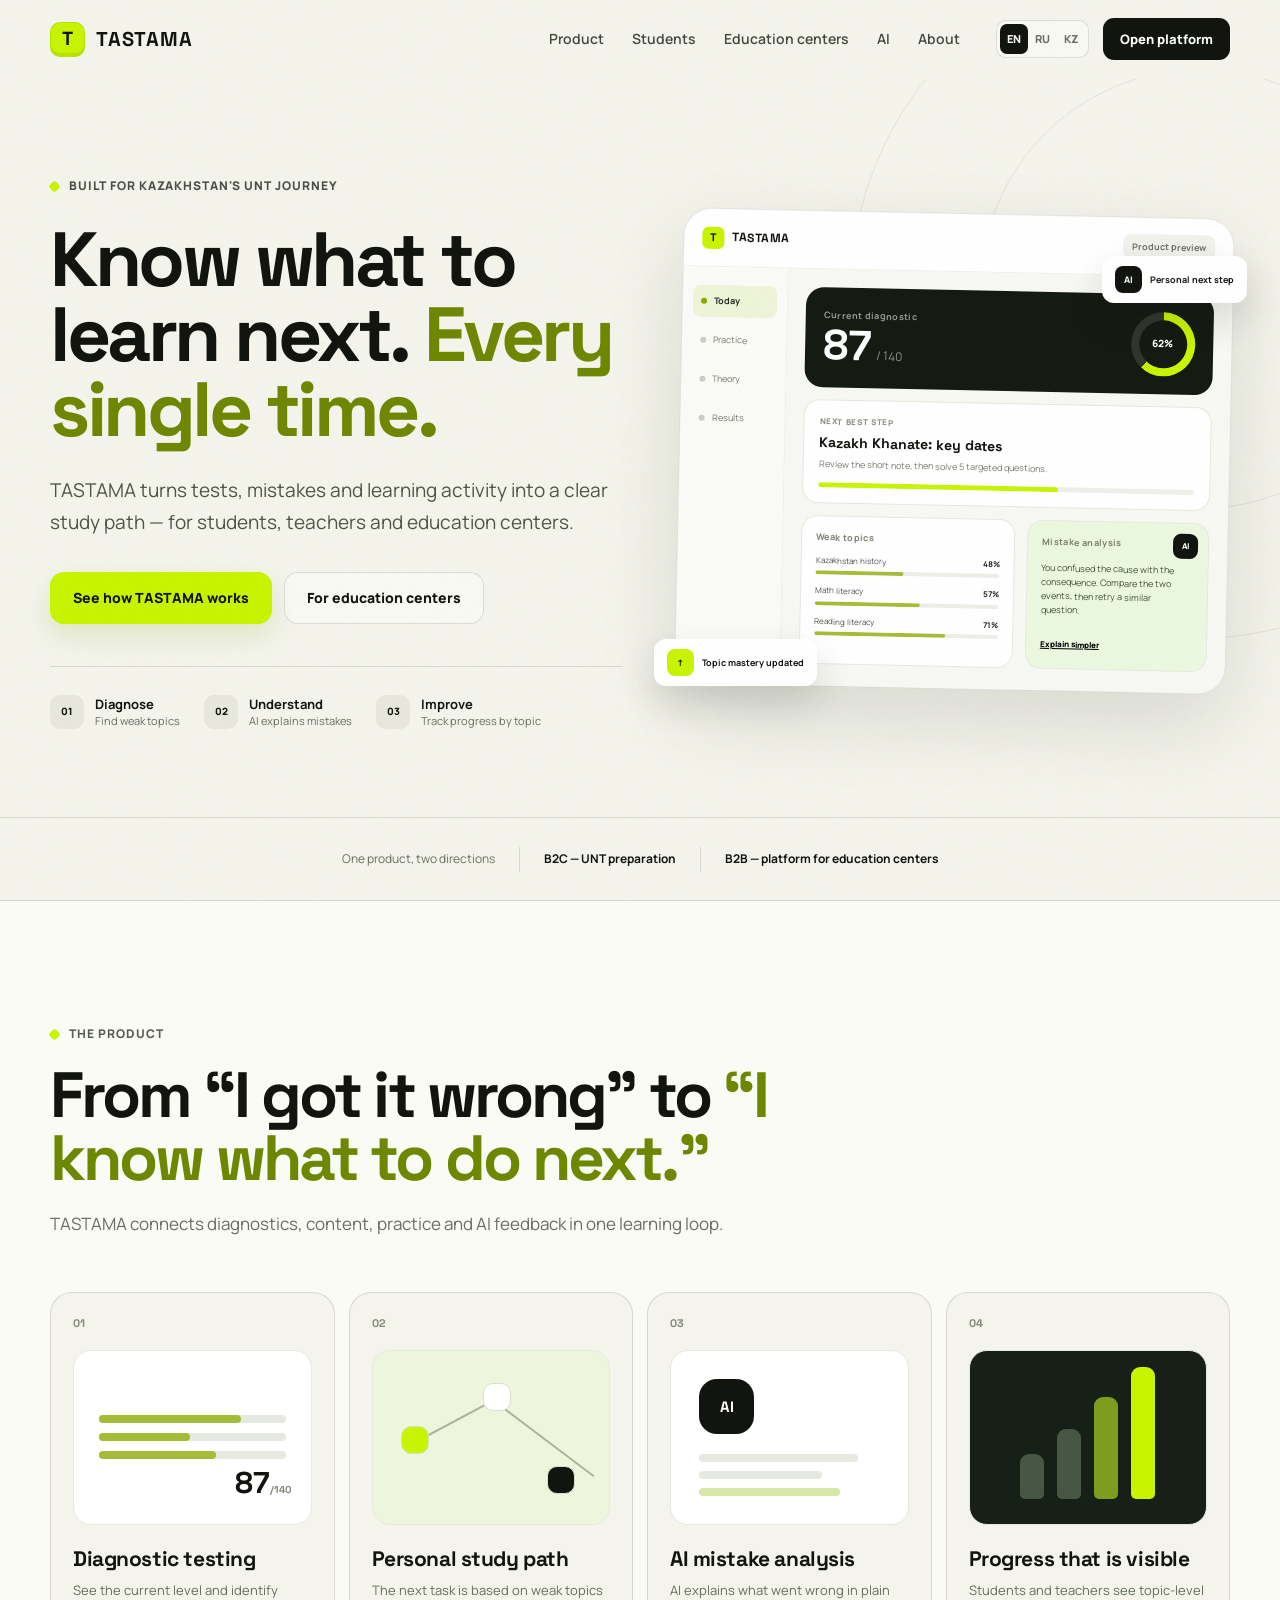
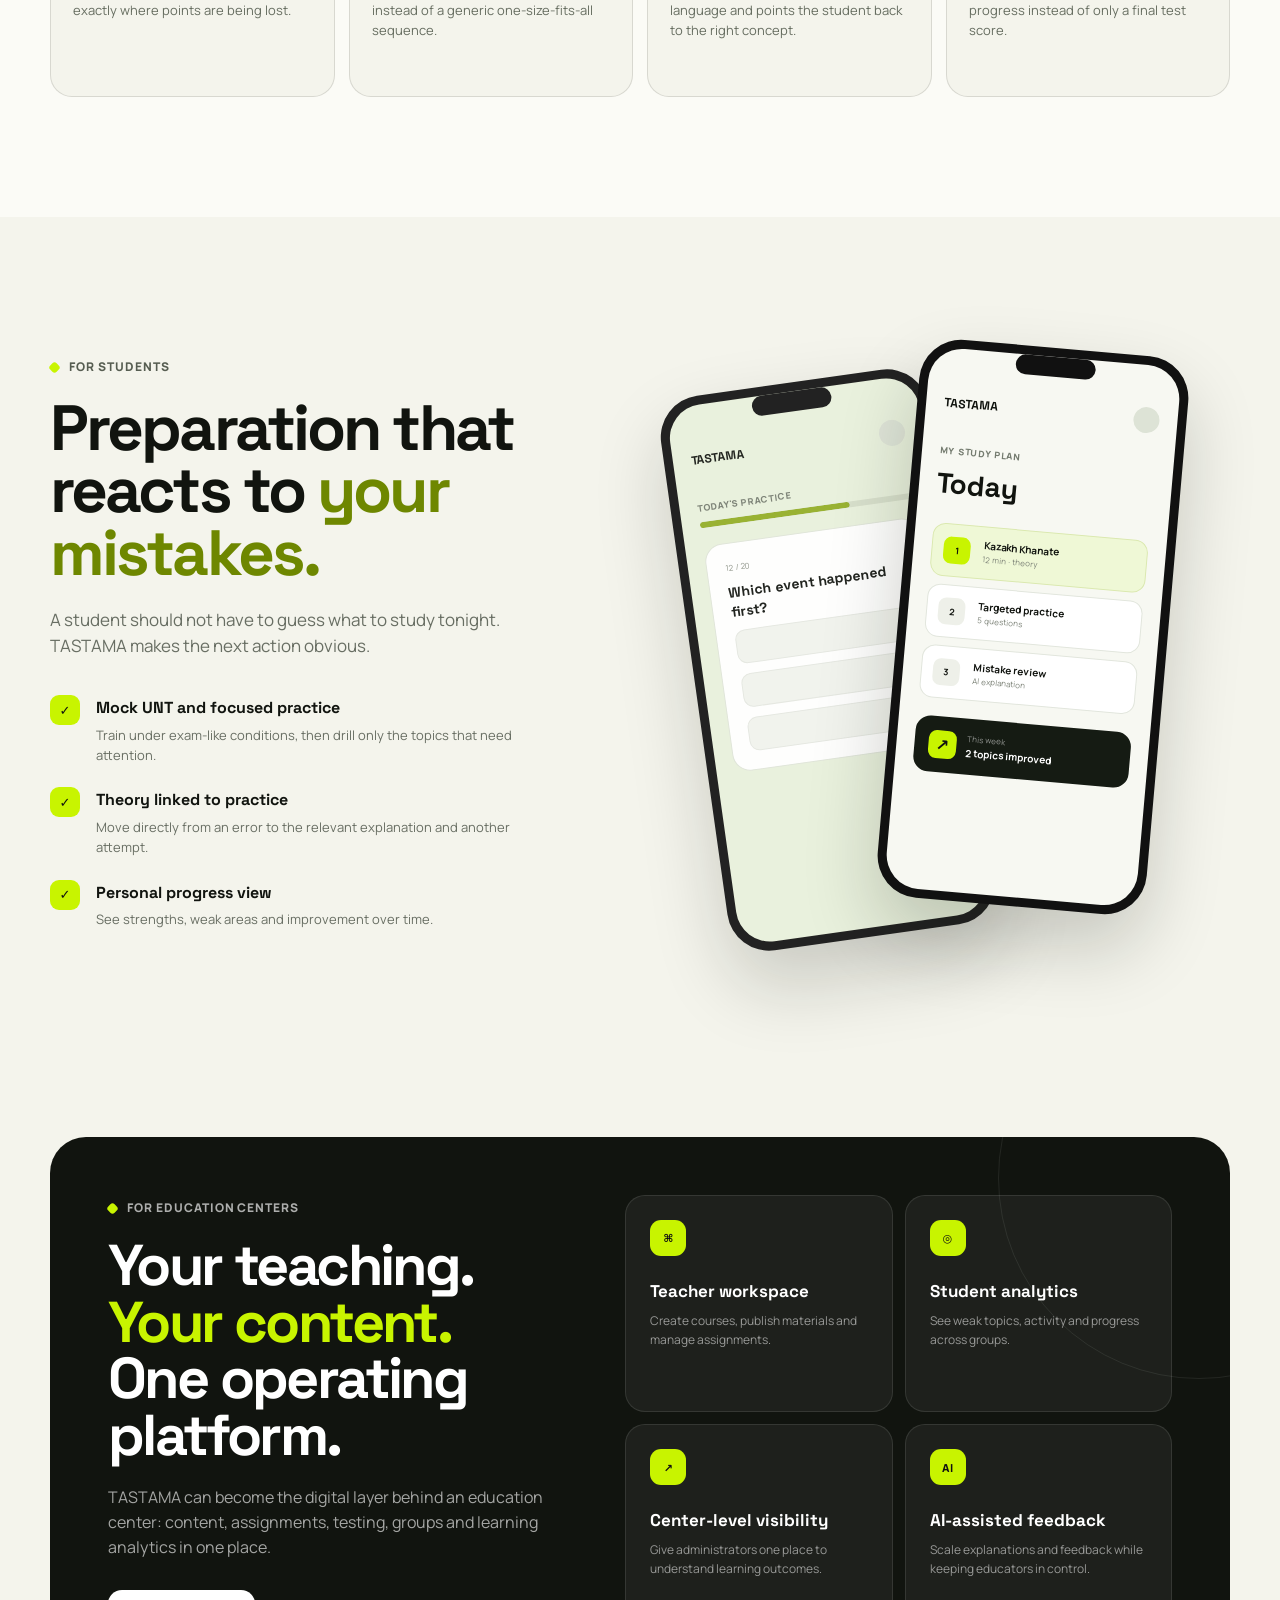
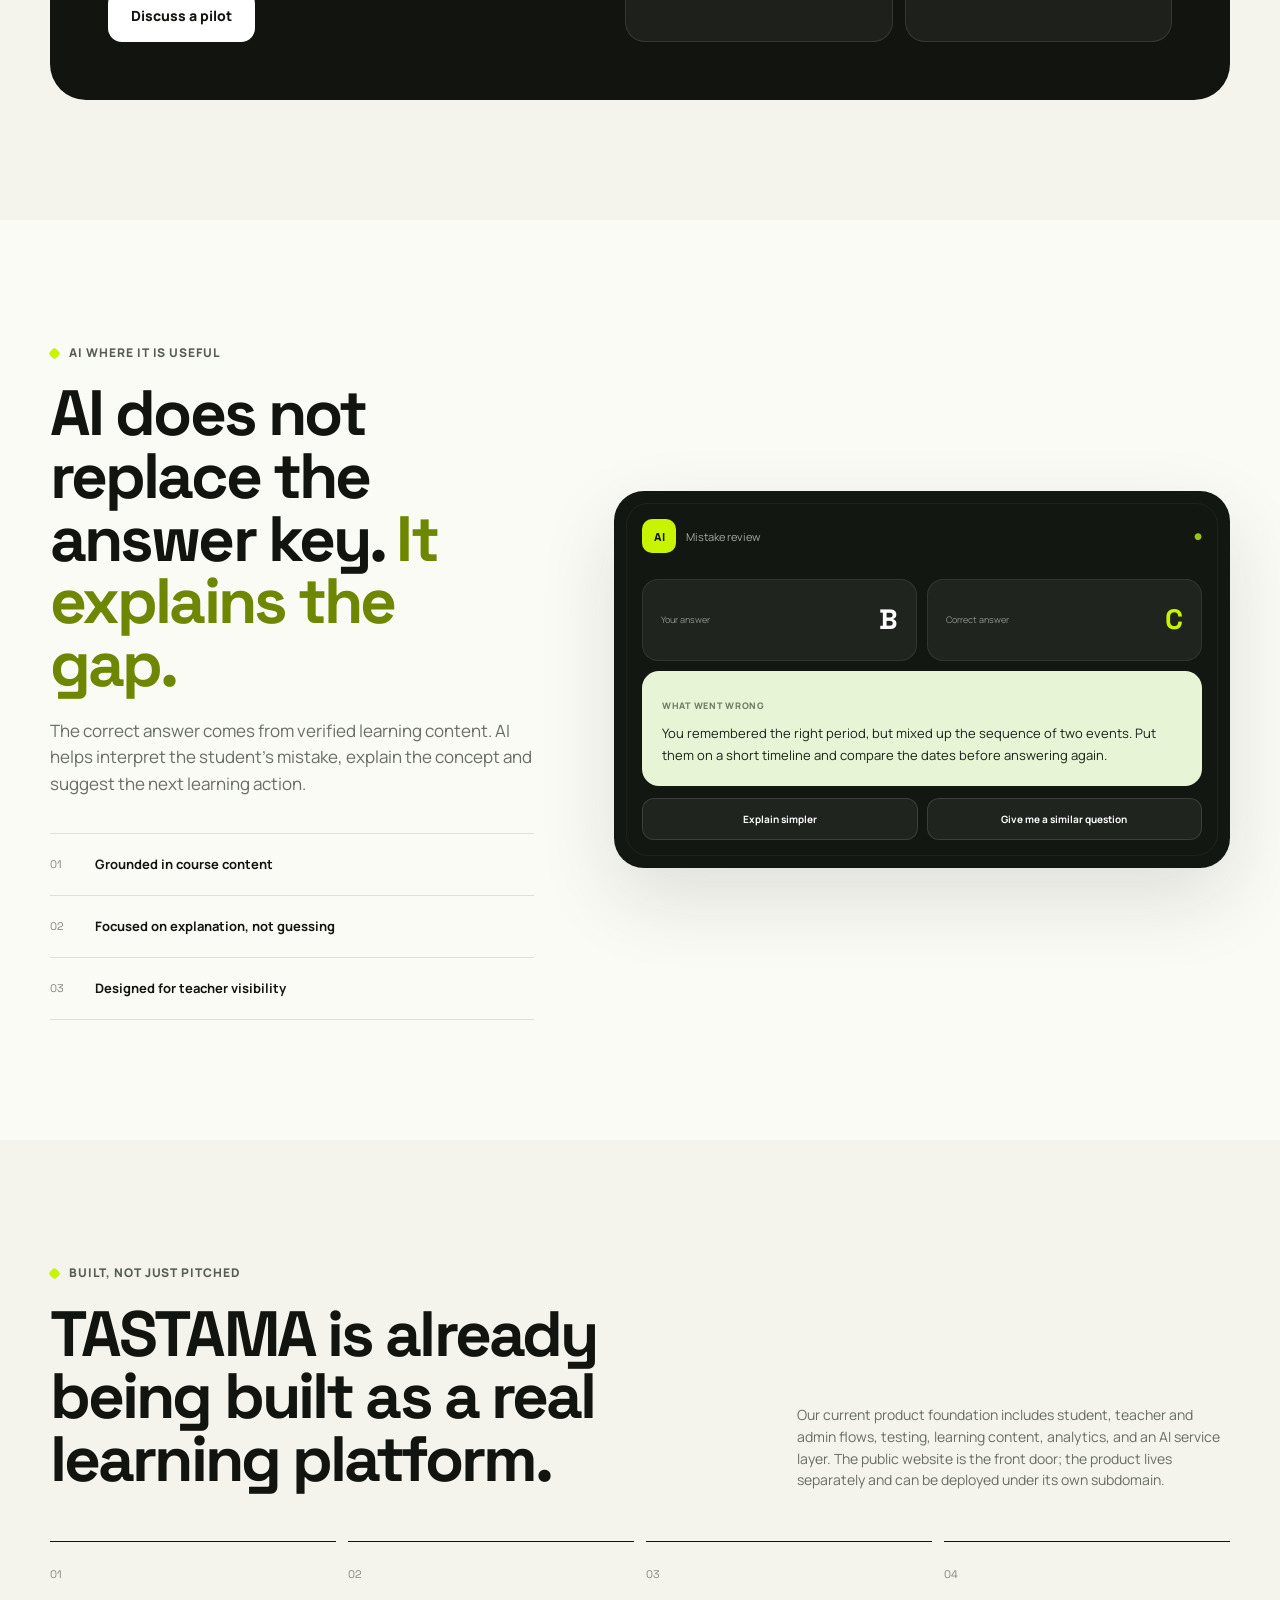
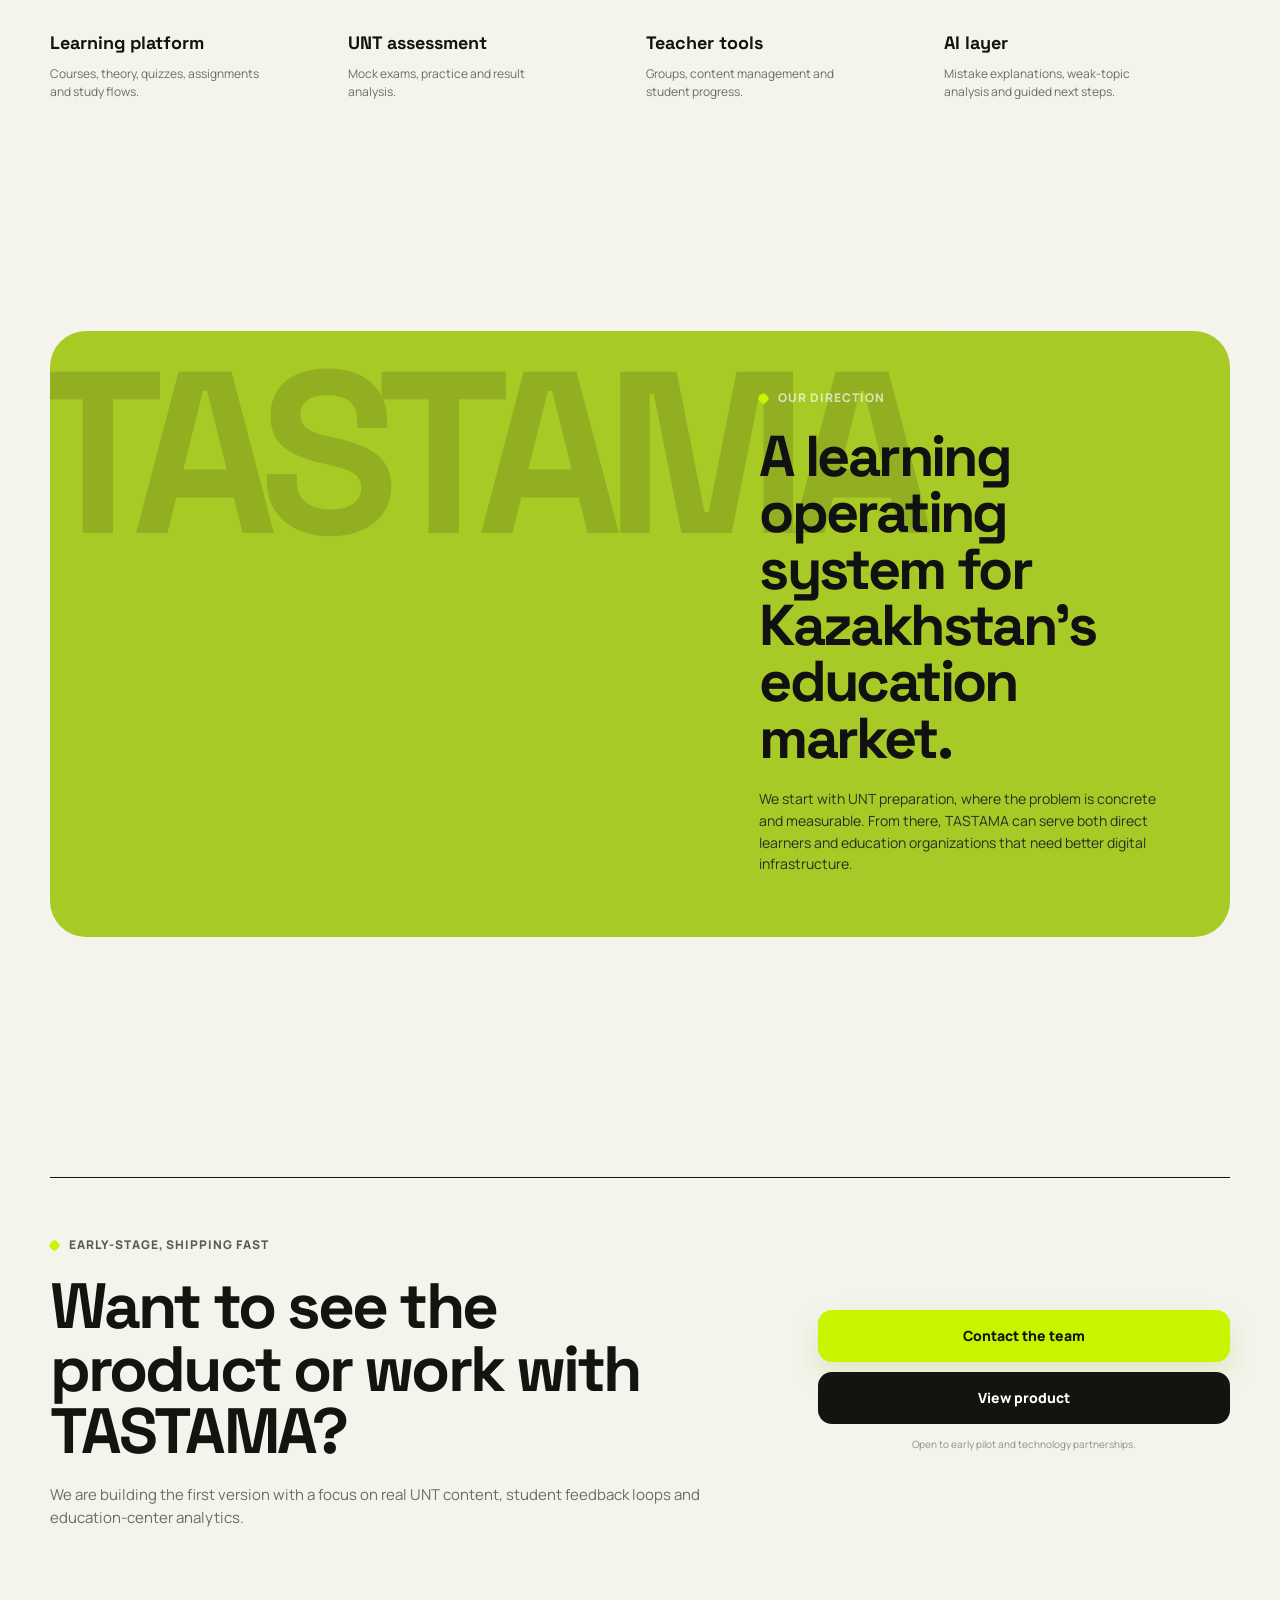
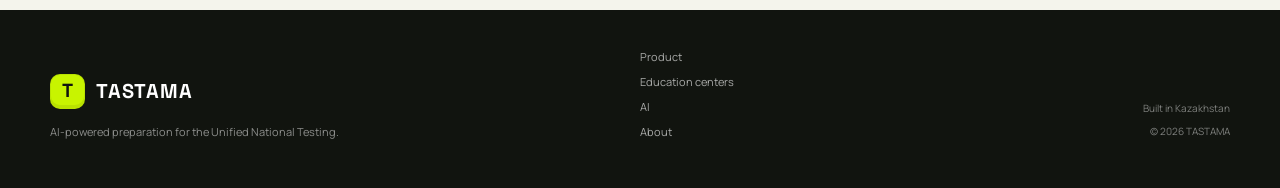
==== index.html @ 596f9d0c "Initial TASTAMA landing page Co-Authored-By: Claude Opus 5.5 <noreply@anthropic.com>" ====
<!doctype html>
<html lang="en">
<head>
  <meta charset="UTF-8" />
  <meta name="viewport" content="width=device-width, initial-scale=1.0" />
  <meta name="description" content="TASTAMA is an AI-powered platform for UNT preparation: diagnostics, personalized study paths, mistake analysis, mock exams, and teacher analytics." />
  <meta name="theme-color" content="#10130F" />
  <meta property="og:title" content="TASTAMA — AI-powered UNT preparation" />
  <meta property="og:description" content="Personalized preparation for students. Actionable analytics for teachers and education centers." />
  <meta property="og:type" content="website" />
  <title>TASTAMA — AI-powered UNT preparation</title>
  <link rel="icon" href="assets/favicon.svg" type="image/svg+xml" />
  <link rel="preconnect" href="https://fonts.googleapis.com">
  <link rel="preconnect" href="https://fonts.gstatic.com" crossorigin>
  <link href="https://fonts.googleapis.com/css2?family=Manrope:wght@400;500;600;700;800&family=Space+Grotesk:wght@500;600;700&display=swap" rel="stylesheet">
  <link rel="stylesheet" href="styles.css" />
</head>
<body>
  <div class="page-noise" aria-hidden="true"></div>

  <header class="site-header" id="top">
    <div class="container nav-wrap">
      <a class="brand" href="#top" aria-label="TASTAMA home">
        <span class="brand-mark" aria-hidden="true">T</span>
        <span class="brand-word">TASTAMA</span>
      </a>

      <nav class="desktop-nav" aria-label="Primary navigation">
        <a href="#product" data-i18n="nav.product">Product</a>
        <a href="#students" data-i18n="nav.students">Students</a>
        <a href="#centers" data-i18n="nav.centers">Education centers</a>
        <a href="#ai" data-i18n="nav.ai">AI</a>
        <a href="#about" data-i18n="nav.about">About</a>
      </nav>

      <div class="nav-actions">
        <div class="language-switcher" role="group" aria-label="Language selector">
          <button class="lang-btn active" data-lang="en">EN</button>
          <button class="lang-btn" data-lang="ru">RU</button>
          <button class="lang-btn" data-lang="kz">KZ</button>
        </div>
        <a class="button button-small button-dark js-platform-link" href="#product" data-i18n="nav.open">Open platform</a>
        <button class="mobile-menu-button" aria-label="Open menu" aria-expanded="false">
          <span></span><span></span>
        </button>
      </div>
    </div>

    <div class="mobile-menu" aria-hidden="true">
      <a href="#product" data-i18n="nav.product">Product</a>
      <a href="#students" data-i18n="nav.students">Students</a>
      <a href="#centers" data-i18n="nav.centers">Education centers</a>
      <a href="#ai" data-i18n="nav.ai">AI</a>
      <a href="#about" data-i18n="nav.about">About</a>
      <div class="mobile-languages" role="group" aria-label="Language selector">
        <button class="lang-btn active" data-lang="en">EN</button>
        <button class="lang-btn" data-lang="ru">RU</button>
        <button class="lang-btn" data-lang="kz">KZ</button>
      </div>
    </div>
  </header>

  <main>
    <section class="hero section">
      <div class="hero-orbit orbit-one" aria-hidden="true"></div>
      <div class="hero-orbit orbit-two" aria-hidden="true"></div>
      <div class="container hero-grid">
        <div class="hero-copy reveal">
          <div class="eyebrow"><span class="eyebrow-dot"></span><span data-i18n="hero.eyebrow">Built for Kazakhstan's UNT journey</span></div>
          <h1 data-i18n="hero.title">Know what to learn next. <span>Every single time.</span></h1>
          <p class="hero-lead" data-i18n="hero.lead">TASTAMA turns tests, mistakes and learning activity into a clear study path — for students, teachers and education centers.</p>
          <div class="hero-actions">
            <a class="button button-primary" href="#product" data-i18n="hero.ctaPrimary">See how TASTAMA works</a>
            <a class="button button-ghost" href="#centers" data-i18n="hero.ctaSecondary">For education centers</a>
          </div>
          <div class="hero-proof">
            <div class="proof-item">
              <span class="proof-icon">01</span>
              <div><strong data-i18n="hero.proof1Title">Diagnose</strong><span data-i18n="hero.proof1Text">Find weak topics</span></div>
            </div>
            <div class="proof-item">
              <span class="proof-icon">02</span>
              <div><strong data-i18n="hero.proof2Title">Understand</strong><span data-i18n="hero.proof2Text">AI explains mistakes</span></div>
            </div>
            <div class="proof-item">
              <span class="proof-icon">03</span>
              <div><strong data-i18n="hero.proof3Title">Improve</strong><span data-i18n="hero.proof3Text">Track progress by topic</span></div>
            </div>
          </div>
        </div>

        <div class="hero-visual reveal delay-1" aria-label="TASTAMA product preview">
          <div class="dashboard-shell">
            <div class="dash-topbar">
              <div class="dash-brand"><span class="mini-mark">T</span>TASTAMA</div>
              <div class="dash-pill" data-i18n="mock.beta">Product preview</div>
            </div>
            <div class="dash-layout">
              <aside class="dash-sidebar">
                <div class="side-item active"><span class="side-dot"></span><span data-i18n="mock.today">Today</span></div>
                <div class="side-item"><span class="side-dot"></span><span data-i18n="mock.practice">Practice</span></div>
                <div class="side-item"><span class="side-dot"></span><span data-i18n="mock.theory">Theory</span></div>
                <div class="side-item"><span class="side-dot"></span><span data-i18n="mock.results">Results</span></div>
              </aside>
              <div class="dash-content">
                <div class="score-card">
                  <div>
                    <span class="card-label" data-i18n="mock.current">Current diagnostic</span>
                    <div class="score-line"><strong>87</strong><span>/ 140</span></div>
                  </div>
                  <div class="score-ring"><span>62%</span></div>
                </div>

                <div class="next-step-card">
                  <div class="next-step-label" data-i18n="mock.next">Next best step</div>
                  <h3 data-i18n="mock.topic">Kazakh Khanate: key dates</h3>
                  <p data-i18n="mock.topicText">Review the short note, then solve 5 targeted questions.</p>
                  <div class="micro-progress"><span style="width: 64%"></span></div>
                </div>

                <div class="dash-columns">
                  <div class="weak-card">
                    <div class="card-label" data-i18n="mock.weak">Weak topics</div>
                    <div class="topic-row"><span data-i18n="mock.t1">Kazakhstan history</span><b>48%</b></div>
                    <div class="topic-bar"><span style="width:48%"></span></div>
                    <div class="topic-row"><span data-i18n="mock.t2">Math literacy</span><b>57%</b></div>
                    <div class="topic-bar"><span style="width:57%"></span></div>
                    <div class="topic-row"><span data-i18n="mock.t3">Reading literacy</span><b>71%</b></div>
                    <div class="topic-bar"><span style="width:71%"></span></div>
                  </div>
                  <div class="ai-card">
                    <div class="ai-badge">AI</div>
                    <div class="card-label" data-i18n="mock.aiTitle">Mistake analysis</div>
                    <p data-i18n="mock.aiText">You confused the cause with the consequence. Compare the two events, then retry a similar question.</p>
                    <button type="button" data-i18n="mock.explain">Explain simpler</button>
                  </div>
                </div>
              </div>
            </div>
          </div>
          <div class="floating-chip chip-one"><span>↑</span><strong data-i18n="mock.chip1">Topic mastery updated</strong></div>
          <div class="floating-chip chip-two"><span>AI</span><strong data-i18n="mock.chip2">Personal next step</strong></div>
        </div>
      </div>
    </section>

    <section class="trust-strip">
      <div class="container trust-inner">
        <span data-i18n="trust.label">One product, two directions</span>
        <div class="trust-divider"></div>
        <strong data-i18n="trust.b2c">B2C — UNT preparation</strong>
        <div class="trust-divider"></div>
        <strong data-i18n="trust.b2b">B2B — platform for education centers</strong>
      </div>
    </section>

    <section class="section product-section" id="product">
      <div class="container">
        <div class="section-heading reveal">
          <div class="eyebrow dark"><span class="eyebrow-dot"></span><span data-i18n="product.eyebrow">The product</span></div>
          <h2 data-i18n="product.title">From “I got it wrong” to <span>“I know what to do next.”</span></h2>
          <p data-i18n="product.lead">TASTAMA connects diagnostics, content, practice and AI feedback in one learning loop.</p>
        </div>

        <div class="steps-grid">
          <article class="step-card reveal">
            <div class="step-number">01</div>
            <div class="step-art diagnosis-art" aria-hidden="true">
              <span class="diag-line l1"></span><span class="diag-line l2"></span><span class="diag-line l3"></span>
              <div class="diag-score">87<span>/140</span></div>
            </div>
            <h3 data-i18n="product.s1Title">Diagnostic testing</h3>
            <p data-i18n="product.s1Text">See the current level and identify exactly where points are being lost.</p>
          </article>
          <article class="step-card reveal delay-1">
            <div class="step-number">02</div>
            <div class="step-art map-art" aria-hidden="true">
              <span class="map-node n1"></span><span class="map-node n2"></span><span class="map-node n3"></span><span class="map-path p1"></span><span class="map-path p2"></span>
            </div>
            <h3 data-i18n="product.s2Title">Personal study path</h3>
            <p data-i18n="product.s2Text">The next task is based on weak topics instead of a generic one-size-fits-all sequence.</p>
          </article>
          <article class="step-card reveal delay-2">
            <div class="step-number">03</div>
            <div class="step-art explain-art" aria-hidden="true">
              <div class="explain-bubble">AI</div>
              <span class="explain-line e1"></span><span class="explain-line e2"></span><span class="explain-line e3"></span>
            </div>
            <h3 data-i18n="product.s3Title">AI mistake analysis</h3>
            <p data-i18n="product.s3Text">AI explains what went wrong in plain language and points the student back to the right concept.</p>
          </article>
          <article class="step-card reveal delay-3">
            <div class="step-number">04</div>
            <div class="step-art progress-art" aria-hidden="true">
              <span class="bar b1"></span><span class="bar b2"></span><span class="bar b3"></span><span class="bar b4"></span>
            </div>
            <h3 data-i18n="product.s4Title">Progress that is visible</h3>
            <p data-i18n="product.s4Text">Students and teachers see topic-level progress instead of only a final test score.</p>
          </article>
        </div>
      </div>
    </section>

    <section class="section student-section" id="students">
      <div class="container split-layout">
        <div class="split-copy reveal">
          <div class="eyebrow dark"><span class="eyebrow-dot"></span><span data-i18n="students.eyebrow">For students</span></div>
          <h2 data-i18n="students.title">Preparation that reacts to <span>your mistakes.</span></h2>
          <p data-i18n="students.lead">A student should not have to guess what to study tonight. TASTAMA makes the next action obvious.</p>
          <div class="feature-list">
            <div class="feature-row"><span>✓</span><div><strong data-i18n="students.f1Title">Mock UNT and focused practice</strong><p data-i18n="students.f1Text">Train under exam-like conditions, then drill only the topics that need attention.</p></div></div>
            <div class="feature-row"><span>✓</span><div><strong data-i18n="students.f2Title">Theory linked to practice</strong><p data-i18n="students.f2Text">Move directly from an error to the relevant explanation and another attempt.</p></div></div>
            <div class="feature-row"><span>✓</span><div><strong data-i18n="students.f3Title">Personal progress view</strong><p data-i18n="students.f3Text">See strengths, weak areas and improvement over time.</p></div></div>
          </div>
        </div>
        <div class="phone-stage reveal delay-1">
          <div class="phone phone-back">
            <div class="phone-screen simple-screen">
              <div class="phone-head"><span>TASTAMA</span><i></i></div>
              <div class="tiny-label" data-i18n="students.phonePractice">Today's practice</div>
              <div class="phone-progress"><span style="width:70%"></span></div>
              <div class="question-card"><small>12 / 20</small><strong data-i18n="students.phoneQuestion">Which event happened first?</strong><span></span><span></span><span></span></div>
            </div>
          </div>
          <div class="phone phone-front">
            <div class="phone-screen">
              <div class="phone-head"><span>TASTAMA</span><i></i></div>
              <div class="tiny-label" data-i18n="students.phonePlan">My study plan</div>
              <h4 data-i18n="students.phoneToday">Today</h4>
              <div class="phone-task active"><b>1</b><div><strong data-i18n="students.phoneTask1">Kazakh Khanate</strong><span data-i18n="students.phoneTask1meta">12 min · theory</span></div></div>
              <div class="phone-task"><b>2</b><div><strong data-i18n="students.phoneTask2">Targeted practice</strong><span data-i18n="students.phoneTask2meta">5 questions</span></div></div>
              <div class="phone-task"><b>3</b><div><strong data-i18n="students.phoneTask3">Mistake review</strong><span data-i18n="students.phoneTask3meta">AI explanation</span></div></div>
              <div class="phone-insight"><span>↗</span><div><small data-i18n="students.phoneInsightLabel">This week</small><strong data-i18n="students.phoneInsight">2 topics improved</strong></div></div>
            </div>
          </div>
        </div>
      </div>
    </section>

    <section class="section b2b-section" id="centers">
      <div class="container">
        <div class="b2b-shell reveal">
          <div class="b2b-copy">
            <div class="eyebrow light"><span class="eyebrow-dot"></span><span data-i18n="centers.eyebrow">For education centers</span></div>
            <h2 data-i18n="centers.title">Your teaching. <span>Your content.</span> One operating platform.</h2>
            <p data-i18n="centers.lead">TASTAMA can become the digital layer behind an education center: content, assignments, testing, groups and learning analytics in one place.</p>
            <a class="button button-light" href="#contact" data-i18n="centers.cta">Discuss a pilot</a>
          </div>
          <div class="b2b-grid">
            <article><span class="b2b-icon">⌘</span><h3 data-i18n="centers.f1Title">Teacher workspace</h3><p data-i18n="centers.f1Text">Create courses, publish materials and manage assignments.</p></article>
            <article><span class="b2b-icon">◎</span><h3 data-i18n="centers.f2Title">Student analytics</h3><p data-i18n="centers.f2Text">See weak topics, activity and progress across groups.</p></article>
            <article><span class="b2b-icon">↗</span><h3 data-i18n="centers.f3Title">Center-level visibility</h3><p data-i18n="centers.f3Text">Give administrators one place to understand learning outcomes.</p></article>
            <article><span class="b2b-icon">AI</span><h3 data-i18n="centers.f4Title">AI-assisted feedback</h3><p data-i18n="centers.f4Text">Scale explanations and feedback while keeping educators in control.</p></article>
          </div>
        </div>
      </div>
    </section>

    <section class="section ai-section" id="ai">
      <div class="container ai-grid">
        <div class="ai-copy reveal">
          <div class="eyebrow dark"><span class="eyebrow-dot"></span><span data-i18n="ai.eyebrow">AI where it is useful</span></div>
          <h2 data-i18n="ai.title">AI does not replace the answer key. <span>It explains the gap.</span></h2>
          <p data-i18n="ai.lead">The correct answer comes from verified learning content. AI helps interpret the student's mistake, explain the concept and suggest the next learning action.</p>
          <div class="ai-principles">
            <div><span>01</span><p data-i18n="ai.p1">Grounded in course content</p></div>
            <div><span>02</span><p data-i18n="ai.p2">Focused on explanation, not guessing</p></div>
            <div><span>03</span><p data-i18n="ai.p3">Designed for teacher visibility</p></div>
          </div>
        </div>
        <div class="ai-demo reveal delay-1">
          <div class="ai-demo-top"><span class="ai-demo-badge">AI</span><span data-i18n="ai.demoLabel">Mistake review</span><span class="status-dot">●</span></div>
          <div class="answer-compare">
            <div><small data-i18n="ai.yourAnswer">Your answer</small><strong>B</strong></div>
            <div><small data-i18n="ai.correctAnswer">Correct answer</small><strong>C</strong></div>
          </div>
          <div class="analysis-box">
            <small data-i18n="ai.why">What went wrong</small>
            <p data-i18n="ai.demoText">You remembered the right period, but mixed up the sequence of two events. Put them on a short timeline and compare the dates before answering again.</p>
          </div>
          <div class="ai-demo-actions">
            <button data-i18n="ai.action1">Explain simpler</button>
            <button data-i18n="ai.action2">Give me a similar question</button>
          </div>
        </div>
      </div>
    </section>

    <section class="section build-section" id="about">
      <div class="container">
        <div class="build-head reveal">
          <div>
            <div class="eyebrow dark"><span class="eyebrow-dot"></span><span data-i18n="about.eyebrow">Built, not just pitched</span></div>
            <h2 data-i18n="about.title">TASTAMA is already being built as a real learning platform.</h2>
          </div>
          <p data-i18n="about.lead">Our current product foundation includes student, teacher and admin flows, testing, learning content, analytics, and an AI service layer. The public website is the front door; the product lives separately and can be deployed under its own subdomain.</p>
        </div>
        <div class="build-grid">
          <div class="build-card"><span>01</span><h3 data-i18n="about.c1Title">Learning platform</h3><p data-i18n="about.c1Text">Courses, theory, quizzes, assignments and study flows.</p></div>
          <div class="build-card"><span>02</span><h3 data-i18n="about.c2Title">UNT assessment</h3><p data-i18n="about.c2Text">Mock exams, practice and result analysis.</p></div>
          <div class="build-card"><span>03</span><h3 data-i18n="about.c3Title">Teacher tools</h3><p data-i18n="about.c3Text">Groups, content management and student progress.</p></div>
          <div class="build-card"><span>04</span><h3 data-i18n="about.c4Title">AI layer</h3><p data-i18n="about.c4Text">Mistake explanations, weak-topic analysis and guided next steps.</p></div>
        </div>
      </div>
    </section>

    <section class="section vision-section">
      <div class="container vision-shell reveal">
        <div class="vision-word">TASTAMA</div>
        <div class="vision-copy">
          <div class="eyebrow light"><span class="eyebrow-dot"></span><span data-i18n="vision.eyebrow">Our direction</span></div>
          <h2 data-i18n="vision.title">A learning operating system for Kazakhstan's education market.</h2>
          <p data-i18n="vision.text">We start with UNT preparation, where the problem is concrete and measurable. From there, TASTAMA can serve both direct learners and education organizations that need better digital infrastructure.</p>
        </div>
      </div>
    </section>

    <section class="section contact-section" id="contact">
      <div class="container contact-shell reveal">
        <div>
          <div class="eyebrow dark"><span class="eyebrow-dot"></span><span data-i18n="contact.eyebrow">Early-stage, shipping fast</span></div>
          <h2 data-i18n="contact.title">Want to see the product or work with TASTAMA?</h2>
          <p data-i18n="contact.text">We are building the first version with a focus on real UNT content, student feedback loops and education-center analytics.</p>
        </div>
        <div class="contact-actions">
          <a class="button button-primary js-contact-link" href="#" data-i18n="contact.primary">Contact the team</a>
          <a class="button button-dark js-platform-link" href="#product" data-i18n="contact.secondary">View product</a>
          <small data-i18n="contact.note">Open to early pilot and technology partnerships.</small>
        </div>
      </div>
    </section>
  </main>

  <footer class="site-footer">
    <div class="container footer-grid">
      <div>
        <a class="brand footer-brand" href="#top"><span class="brand-mark">T</span><span class="brand-word">TASTAMA</span></a>
        <p data-i18n="footer.tagline">AI-powered preparation for the Unified National Testing.</p>
      </div>
      <div class="footer-links">
        <a href="#product" data-i18n="nav.product">Product</a>
        <a href="#centers" data-i18n="nav.centers">Education centers</a>
        <a href="#ai" data-i18n="nav.ai">AI</a>
        <a href="#about" data-i18n="nav.about">About</a>
      </div>
      <div class="footer-meta">
        <span data-i18n="footer.location">Built in Kazakhstan</span>
        <span>© <span id="year"></span> TASTAMA</span>
      </div>
    </div>
  </footer>

  <script src="config.js"></script>
  <script src="script.js"></script>
</body>
</html>
---- styles.css ----
:root {
  --bg: #f4f4ec;
  --paper: #fbfbf6;
  --ink: #11140f;
  --muted: #686e63;
  --line: rgba(17, 20, 15, 0.12);
  --lime: #c8f400;
  --lime-soft: #e8f9a1;
  --mint: #bfe9cc;
  --sky: #b8ddff;
  --dark: #11140f;
  --dark-soft: #1a2018;
  --white: #ffffff;
  --radius-lg: 32px;
  --radius-md: 22px;
  --radius-sm: 14px;
  --shadow: 0 30px 80px rgba(20, 28, 16, 0.12);
  --container: 1180px;
}

* { box-sizing: border-box; }
html { scroll-behavior: smooth; }
body {
  margin: 0;
  font-family: "Manrope", system-ui, -apple-system, BlinkMacSystemFont, "Segoe UI", sans-serif;
  background: var(--bg);
  color: var(--ink);
  line-height: 1.55;
  overflow-x: hidden;
}

body.menu-open { overflow: hidden; }

::selection { background: var(--lime); color: var(--ink); }

a { color: inherit; text-decoration: none; }
button, a { -webkit-tap-highlight-color: transparent; }
button { font: inherit; }

.page-noise {
  position: fixed; inset: 0; pointer-events: none; z-index: 100;
  opacity: .035; mix-blend-mode: multiply;
  background-image: url("data:image/svg+xml,%3Csvg viewBox='0 0 180 180' xmlns='http://www.w3.org/2000/svg'%3E%3Cfilter id='n'%3E%3CfeTurbulence type='fractalNoise' baseFrequency='.9' numOctaves='4' stitchTiles='stitch'/%3E%3C/filter%3E%3Crect width='100%25' height='100%25' filter='url(%23n)' opacity='.7'/%3E%3C/svg%3E");
}

.container { width: min(var(--container), calc(100% - 40px)); margin: 0 auto; }
.section { position: relative; padding: 120px 0; }

.site-header {
  position: sticky; top: 0; z-index: 90;
  border-bottom: 1px solid transparent;
  transition: background .25s ease, border-color .25s ease, backdrop-filter .25s ease;
}
.site-header.scrolled {
  background: rgba(244, 244, 236, .86);
  backdrop-filter: blur(18px);
  border-color: var(--line);
}
.nav-wrap { height: 78px; display: flex; align-items: center; gap: 36px; }
.brand { display: inline-flex; align-items: center; gap: 11px; flex-shrink: 0; }
.brand-mark {
  width: 35px; height: 35px; border-radius: 10px;
  display: grid; place-items: center;
  background: var(--lime); color: var(--ink);
  font-family: "Space Grotesk", sans-serif; font-weight: 700; font-size: 19px;
  border: 1px solid rgba(17,20,15,.08);
  box-shadow: inset 0 -3px 0 rgba(17,20,15,.08);
}
.brand-word { font-family: "Space Grotesk", sans-serif; font-size: 20px; font-weight: 700; letter-spacing: .04em; }
.desktop-nav { display: flex; align-items: center; gap: 28px; margin-left: auto; }
.desktop-nav a { font-size: 14px; font-weight: 600; color: #43493f; transition: color .2s ease; }
.desktop-nav a:hover { color: var(--ink); }
.nav-actions { display: flex; align-items: center; gap: 14px; }
.language-switcher { display: flex; padding: 3px; border: 1px solid var(--line); border-radius: 10px; background: rgba(255,255,255,.45); }
.lang-btn { border: 0; background: transparent; color: var(--muted); padding: 6px 7px; border-radius: 7px; font-size: 11px; font-weight: 800; cursor: pointer; }
.lang-btn.active { background: var(--ink); color: #fff; }

.button {
  display: inline-flex; align-items: center; justify-content: center;
  min-height: 52px; padding: 0 22px; border-radius: 14px;
  font-weight: 800; font-size: 14px; border: 1px solid transparent;
  transition: transform .2s ease, box-shadow .2s ease, background .2s ease;
}
.button:hover { transform: translateY(-2px); }
.button-small { min-height: 42px; padding: 0 16px; border-radius: 11px; font-size: 13px; }
.button-primary { background: var(--lime); color: var(--ink); box-shadow: 0 12px 28px rgba(133, 166, 0, .18); }
.button-primary:hover { box-shadow: 0 16px 34px rgba(133, 166, 0, .25); }
.button-dark { background: var(--ink); color: #fff; }
.button-ghost { border-color: var(--line); background: rgba(255,255,255,.42); }
.button-light { background: #fff; color: var(--ink); }

.mobile-menu-button { display: none; width: 40px; height: 40px; border: 0; background: transparent; cursor: pointer; position: relative; }
.mobile-menu-button span { position: absolute; left: 9px; right: 9px; height: 2px; background: var(--ink); transition: .2s ease; }
.mobile-menu-button span:first-child { top: 14px; }
.mobile-menu-button span:last-child { bottom: 14px; }
.mobile-menu-button[aria-expanded="true"] span:first-child { transform: translateY(5px) rotate(45deg); }
.mobile-menu-button[aria-expanded="true"] span:last-child { transform: translateY(-5px) rotate(-45deg); }
.mobile-menu { display: none; }

.hero { padding-top: 92px; padding-bottom: 86px; overflow: hidden; }
.hero-orbit { position: absolute; border: 1px solid rgba(17,20,15,.08); border-radius: 50%; pointer-events: none; }
.orbit-one { width: 690px; height: 690px; right: -260px; top: -130px; }
.orbit-two { width: 440px; height: 440px; right: -140px; top: -10px; }
.hero-grid { display: grid; grid-template-columns: 1.02fr .98fr; gap: 56px; align-items: center; }
.eyebrow { display: inline-flex; align-items: center; gap: 10px; font-size: 12px; font-weight: 800; letter-spacing: .08em; text-transform: uppercase; color: #4a5046; }
.eyebrow-dot { width: 9px; height: 9px; background: var(--lime); border-radius: 3px; transform: rotate(45deg); }
.eyebrow.light { color: rgba(255,255,255,.66); }
.eyebrow.dark { color: #565d51; }
.hero h1, .section-heading h2, .split-copy h2, .b2b-copy h2, .ai-copy h2, .build-head h2, .vision-copy h2, .contact-shell h2 {
  font-family: "Space Grotesk", sans-serif; margin: 0; letter-spacing: -.045em; line-height: .98;
}
.hero h1 { margin-top: 24px; font-size: clamp(56px, 6vw, 86px); max-width: 760px; }
.hero h1 span, .section-heading h2 span, .split-copy h2 span, .b2b-copy h2 span, .ai-copy h2 span { color: #6e8700; }
.hero-lead { max-width: 650px; margin: 28px 0 0; font-size: 19px; line-height: 1.65; color: #4d5448; }
.hero-actions { display: flex; gap: 12px; flex-wrap: wrap; margin-top: 34px; }
.hero-proof { display: flex; gap: 24px; margin-top: 42px; padding-top: 28px; border-top: 1px solid var(--line); }
.proof-item { display: flex; align-items: center; gap: 11px; min-width: 0; }
.proof-icon { width: 34px; height: 34px; flex: 0 0 34px; border-radius: 10px; display: grid; place-items: center; background: rgba(17,20,15,.06); font-size: 10px; font-weight: 800; }
.proof-item div { display: flex; flex-direction: column; line-height: 1.3; }
.proof-item strong { font-size: 13px; }
.proof-item span:last-child { font-size: 11px; color: var(--muted); margin-top: 2px; }

.hero-visual { position: relative; min-height: 560px; display: grid; place-items: center; }
.dashboard-shell {
  width: 100%; min-height: 475px; background: #fff; border: 1px solid rgba(17,20,15,.1); border-radius: 28px;
  box-shadow: var(--shadow); overflow: hidden; transform: rotate(1.2deg); position: relative; z-index: 2;
}
.dash-topbar { height: 58px; border-bottom: 1px solid #edf0e9; display: flex; align-items: center; justify-content: space-between; padding: 0 18px; }
.dash-brand { display: flex; align-items: center; gap: 8px; font-family: "Space Grotesk"; font-size: 12px; font-weight: 700; letter-spacing: .04em; }
.mini-mark { width: 22px; height: 22px; background: var(--lime); border-radius: 6px; display: grid; place-items: center; font-size: 11px; }
.dash-pill { padding: 6px 9px; background: #f0f2eb; border-radius: 8px; font-size: 9px; font-weight: 700; color: #6c7366; }
.dash-layout { display: grid; grid-template-columns: 105px 1fr; min-height: 416px; }
.dash-sidebar { background: #fafbf7; border-right: 1px solid #edf0e9; padding: 18px 10px; display: flex; flex-direction: column; gap: 7px; }
.side-item { display: flex; align-items: center; gap: 7px; padding: 9px 8px; border-radius: 8px; font-size: 9px; color: #73796d; }
.side-item.active { background: #eef4d8; color: #23291f; font-weight: 700; }
.side-dot { width: 6px; height: 6px; border-radius: 50%; background: #c9cfc3; }
.side-item.active .side-dot { background: #8baa00; }
.dash-content { padding: 18px; background: #f7f8f3; }
.score-card { display: flex; align-items: center; justify-content: space-between; padding: 18px; border-radius: 18px; background: #151a13; color: #fff; }
.card-label { display: block; font-size: 9px; color: #78806f; font-weight: 700; letter-spacing: .04em; }
.score-card .card-label { color: rgba(255,255,255,.56); }
.score-line { display: flex; align-items: baseline; gap: 5px; margin-top: 2px; }
.score-line strong { font-family: "Space Grotesk"; font-size: 42px; line-height: 1; }
.score-line span { color: rgba(255,255,255,.52); font-size: 12px; }
.score-ring { width: 64px; height: 64px; border-radius: 50%; background: conic-gradient(var(--lime) 62%, rgba(255,255,255,.12) 0); display: grid; place-items: center; position: relative; }
.score-ring::after { content: ""; position: absolute; width: 48px; height: 48px; background: #151a13; border-radius: 50%; }
.score-ring span { position: relative; z-index: 1; font-size: 10px; font-weight: 800; }
.next-step-card { margin-top: 12px; padding: 15px; border: 1px solid #e5e9df; border-radius: 16px; background: #fff; }
.next-step-label { font-size: 8px; text-transform: uppercase; letter-spacing: .08em; color: #8a9184; font-weight: 800; }
.next-step-card h3 { font-family: "Space Grotesk"; font-size: 14px; margin: 5px 0 3px; }
.next-step-card p { font-size: 9px; color: #777e71; margin: 0; }
.micro-progress { height: 5px; border-radius: 20px; margin-top: 11px; overflow: hidden; background: #edf0e8; }
.micro-progress span { display: block; height: 100%; border-radius: inherit; background: var(--lime); }
.dash-columns { display: grid; grid-template-columns: 1fr .85fr; gap: 12px; margin-top: 12px; }
.weak-card, .ai-card { background: #fff; border: 1px solid #e6e9e1; border-radius: 16px; padding: 14px; }
.topic-row { display: flex; align-items: center; justify-content: space-between; gap: 8px; margin-top: 10px; font-size: 8px; color: #4e554a; }
.topic-row b { color: #20251e; }
.topic-bar { height: 4px; border-radius: 20px; background: #ecefe8; margin-top: 4px; overflow: hidden; }
.topic-bar span { display: block; height: 100%; background: #a6bd38; border-radius: inherit; }
.ai-card { background: #ebf8df; position: relative; }
.ai-badge { position: absolute; right: 10px; top: 10px; width: 25px; height: 25px; border-radius: 8px; background: var(--ink); color: #fff; display: grid; place-items: center; font-size: 8px; font-weight: 800; }
.ai-card p { margin: 12px 0; padding-right: 10px; font-size: 9px; color: #46503f; line-height: 1.55; }
.ai-card button { border: 0; background: transparent; padding: 0; font-size: 8px; font-weight: 800; text-decoration: underline; cursor: pointer; }
.floating-chip { position: absolute; z-index: 3; display: flex; align-items: center; gap: 8px; padding: 10px 13px; border-radius: 12px; background: #fff; box-shadow: 0 16px 36px rgba(25,31,20,.14); font-size: 9px; }
.floating-chip span { width: 27px; height: 27px; border-radius: 8px; display: grid; place-items: center; font-size: 9px; font-weight: 800; background: var(--lime); }
.chip-one { left: -25px; bottom: 45px; }
.chip-two { right: -17px; top: 85px; }
.chip-two span { background: var(--ink); color: #fff; }

.trust-strip { border-top: 1px solid var(--line); border-bottom: 1px solid var(--line); }
.trust-inner { min-height: 82px; display: flex; align-items: center; justify-content: center; gap: 24px; font-size: 12px; }
.trust-inner > span { color: var(--muted); }
.trust-inner strong { font-size: 12px; }
.trust-divider { width: 1px; height: 25px; background: var(--line); }

.product-section { background: var(--paper); }
.section-heading { max-width: 850px; }
.section-heading h2, .split-copy h2, .ai-copy h2, .build-head h2, .contact-shell h2 { font-size: clamp(42px, 5vw, 70px); margin-top: 18px; }
.section-heading p, .split-copy > p, .ai-copy > p { max-width: 680px; margin: 22px 0 0; color: var(--muted); font-size: 17px; }
.steps-grid { display: grid; grid-template-columns: repeat(4, 1fr); gap: 14px; margin-top: 54px; }
.step-card { min-height: 405px; padding: 22px; border: 1px solid var(--line); border-radius: 22px; background: var(--bg); display: flex; flex-direction: column; }
.step-number { font-family: "Space Grotesk"; font-size: 11px; font-weight: 700; color: #818779; }
.step-card h3 { font-family: "Space Grotesk"; font-size: 21px; line-height: 1.12; margin: 22px 0 10px; letter-spacing: -.02em; }
.step-card p { font-size: 13px; color: #666d60; margin: 0; }
.step-art { height: 175px; margin-top: 18px; border-radius: 18px; background: #fff; border: 1px solid #e6e9e0; position: relative; overflow: hidden; }
.diagnosis-art { display: flex; flex-direction: column; justify-content: center; gap: 10px; padding: 25px; }
.diag-line { height: 8px; border-radius: 20px; background: #e5e9df; display: block; }
.diag-line::after { content:""; display:block; height:100%; border-radius:inherit; background:#a5bc39; }
.diag-line.l1::after { width:76%; }.diag-line.l2::after { width:49%; }.diag-line.l3::after { width:63%; }
.diag-score { position: absolute; right: 20px; bottom: 17px; font-family: "Space Grotesk"; font-size: 30px; font-weight: 700; }
.diag-score span { font-size: 10px; color: #808678; }
.map-art { background: #eef5dd; }
.map-node { position: absolute; width: 28px; height: 28px; border-radius: 10px; background: #fff; border: 1px solid #d9dfcf; z-index: 2; }
.map-node.n1 { left: 28px; top: 75px; background: var(--lime); }
.map-node.n2 { left: 110px; top: 32px; }
.map-node.n3 { right: 34px; bottom: 30px; background: var(--ink); }
.map-path { position: absolute; height: 2px; background: #abb59d; transform-origin: left center; }
.map-path.p1 { width: 95px; left: 50px; top: 86px; transform: rotate(-28deg); }
.map-path.p2 { width: 120px; left: 125px; top: 52px; transform: rotate(37deg); }
.explain-art { padding: 28px; }
.explain-bubble { width: 55px; height: 55px; border-radius: 18px; display: grid; place-items: center; background: var(--ink); color:#fff; font-family:"Space Grotesk"; font-size: 15px; font-weight: 700; margin-bottom: 20px; }
.explain-line { display: block; height: 8px; border-radius: 10px; background: #e5e9df; margin-top: 9px; }
.explain-line.e1 { width:88%; }.explain-line.e2 { width:68%; }.explain-line.e3 { width:78%; background:#d7e7a5; }
.progress-art { display: flex; align-items: flex-end; justify-content: center; gap: 13px; padding: 25px 38px; background: #172016; }
.progress-art .bar { width: 24px; border-radius: 9px 9px 5px 5px; background: #485743; }
.progress-art .b1 { height: 45px; }.progress-art .b2 { height: 70px; }.progress-art .b3 { height: 102px; background:#7e9c1d; }.progress-art .b4 { height: 132px; background: var(--lime); }

.student-section { overflow: hidden; }
.split-layout { display: grid; grid-template-columns: .9fr 1.1fr; align-items: center; gap: 80px; }
.feature-list { margin-top: 36px; display: grid; gap: 22px; }
.feature-row { display: grid; grid-template-columns: 32px 1fr; gap: 14px; }
.feature-row > span { width: 30px; height: 30px; border-radius: 9px; background: var(--lime); display:grid; place-items:center; font-weight: 900; font-size: 13px; }
.feature-row strong { font-family: "Space Grotesk"; font-size: 16px; }
.feature-row p { margin: 4px 0 0; color: var(--muted); font-size: 13px; max-width: 460px; }
.phone-stage { min-height: 610px; position: relative; display: grid; place-items: center; }
.phone { width: 270px; height: 560px; background:#111; border-radius: 42px; padding: 9px; box-shadow: 0 35px 75px rgba(13,18,12,.2); position:absolute; }
.phone::before { content:""; position:absolute; width:80px; height:20px; border-radius:20px; background:#111; top:9px; left:50%; transform:translateX(-50%); z-index:4; }
.phone-back { transform: translate(-100px, 18px) rotate(-8deg); opacity: .92; }
.phone-front { transform: translate(105px, -15px) rotate(5deg); }
.phone-screen { height:100%; border-radius:34px; background:#f7f8f2; overflow:hidden; padding:42px 18px 18px; }
.phone-head { display:flex; align-items:center; justify-content:space-between; font-family:"Space Grotesk"; font-weight:700; font-size:12px; }
.phone-head i { width:26px; height:26px; border-radius:50%; background:#dde3d6; }
.tiny-label { margin-top:28px; font-size:9px; font-weight:800; color:#747b6f; text-transform:uppercase; letter-spacing:.08em; }
.phone-screen h4 { margin:4px 0 18px; font-family:"Space Grotesk"; font-size:28px; }
.phone-task { display:grid; grid-template-columns:30px 1fr; gap:10px; padding:12px 11px; border:1px solid #e2e6dd; border-radius:13px; background:#fff; margin-bottom:8px; }
.phone-task.active { background:#eff8d6; border-color:#dbe9b0; }
.phone-task b { width:27px; height:27px; border-radius:8px; display:grid; place-items:center; background:#eef0e9; font-size:9px; }
.phone-task.active b { background:var(--lime); }
.phone-task div { display:flex; flex-direction:column; line-height:1.2; }
.phone-task strong { font-size:10px; }.phone-task span { font-size:8px; color:#7c8277; margin-top:3px; }
.phone-insight { margin-top:18px; padding:14px; border-radius:15px; background:#151b13; color:#fff; display:flex; align-items:center; gap:10px; }
.phone-insight > span { width:28px; height:28px; border-radius:8px; background:var(--lime); color:#111; display:grid; place-items:center; font-weight:800; }
.phone-insight div { display:flex; flex-direction:column; }.phone-insight small { color:rgba(255,255,255,.54); font-size:8px; }.phone-insight strong { font-size:10px; }
.simple-screen { background:#e9f1dc; }
.phone-progress { height:6px; border-radius:10px; background:#d5dec9; margin:7px 0 18px; overflow:hidden; }.phone-progress span { display:block; height:100%; background:#92ad24; border-radius:inherit; }
.question-card { padding:18px; border-radius:18px; background:#fff; border:1px solid #dfe5d8; display:flex; flex-direction:column; gap:10px; }.question-card small{color:#858b7f;font-size:8px}.question-card strong{font-family:"Space Grotesk";font-size:14px;line-height:1.3}.question-card span{height:34px;border-radius:10px;background:#f1f3ee;border:1px solid #e5e8e1}

.b2b-section { padding-top: 70px; }
.b2b-shell { background: var(--dark); color:#fff; border-radius:36px; padding:58px; display:grid; grid-template-columns:.9fr 1.1fr; gap:70px; position:relative; overflow:hidden; }
.b2b-shell::after { content:""; position:absolute; width:400px; height:400px; border-radius:50%; border:1px solid rgba(255,255,255,.08); right:-170px; top:-160px; }
.b2b-copy h2 { font-size: clamp(40px, 4.5vw, 64px); margin-top:18px; }
.b2b-copy h2 span { color: var(--lime); }
.b2b-copy p { color:rgba(255,255,255,.62); font-size:16px; margin:22px 0 30px; max-width:500px; }
.b2b-grid { display:grid; grid-template-columns:1fr 1fr; gap:12px; position:relative; z-index:2; }
.b2b-grid article { padding:24px; min-height:190px; background:rgba(255,255,255,.055); border:1px solid rgba(255,255,255,.1); border-radius:20px; }
.b2b-icon { width:36px; height:36px; border-radius:11px; display:grid; place-items:center; background:var(--lime); color:#111; font-size:11px; font-weight:900; }
.b2b-grid h3 { font-family:"Space Grotesk"; font-size:17px; margin:22px 0 8px; }.b2b-grid p { color:rgba(255,255,255,.54); font-size:12px; margin:0; }

.ai-section { background: var(--paper); }
.ai-grid { display:grid; grid-template-columns:.88fr 1.12fr; gap:80px; align-items:center; }
.ai-principles { margin-top:36px; display:grid; gap:0; border-top:1px solid var(--line); }
.ai-principles div { display:grid; grid-template-columns:45px 1fr; align-items:center; min-height:62px; border-bottom:1px solid var(--line); }.ai-principles span{font-family:"Space Grotesk";font-size:11px;color:#82887c}.ai-principles p{margin:0;font-size:13px;font-weight:700}
.ai-demo { background:#121712; border-radius:30px; padding:28px; color:#fff; box-shadow:var(--shadow); position:relative; }
.ai-demo::before { content:""; position:absolute; inset:12px; border:1px solid rgba(255,255,255,.05); border-radius:22px; pointer-events:none; }
.ai-demo-top { display:flex; align-items:center; gap:10px; font-size:11px; color:rgba(255,255,255,.62); }
.ai-demo-badge { width:34px; height:34px; display:grid; place-items:center; background:var(--lime); color:#111; border-radius:10px; font-weight:900; }
.status-dot { margin-left:auto; color:#9ac317; font-size:9px; }
.answer-compare { display:grid; grid-template-columns:1fr 1fr; gap:10px; margin-top:26px; }
.answer-compare > div { padding:18px; background:rgba(255,255,255,.06); border:1px solid rgba(255,255,255,.08); border-radius:16px; display:flex; align-items:center; justify-content:space-between; }.answer-compare small{color:rgba(255,255,255,.5);font-size:9px}.answer-compare strong{font-family:"Space Grotesk";font-size:28px}.answer-compare div:last-child strong{color:var(--lime)}
.analysis-box { margin-top:10px; padding:20px; border-radius:17px; background:#e7f5d6; color:#1a2117; }.analysis-box small{font-size:9px;text-transform:uppercase;letter-spacing:.08em;font-weight:800;color:#707c65}.analysis-box p{font-size:13px;line-height:1.65;margin:8px 0 0}
.ai-demo-actions { display:flex; gap:9px; margin-top:12px; }.ai-demo-actions button{flex:1;min-height:42px;border-radius:12px;border:1px solid rgba(255,255,255,.12);background:rgba(255,255,255,.06);color:#fff;font-size:10px;font-weight:700;cursor:pointer}.ai-demo-actions button:hover{background:rgba(255,255,255,.1)}

.build-head { display:grid; grid-template-columns:1fr .65fr; gap:80px; align-items:end; }
.build-head h2 { max-width:780px; }
.build-head > p { margin:0; font-size:14px; color:var(--muted); }
.build-grid { display:grid; grid-template-columns:repeat(4,1fr); gap:12px; margin-top:50px; }
.build-card { min-height:210px; border-top:1px solid var(--ink); padding:18px 5px 0 0; }.build-card span{font-family:"Space Grotesk";font-size:11px;color:#848b7e}.build-card h3{font-family:"Space Grotesk";font-size:18px;margin:44px 0 8px}.build-card p{font-size:12px;color:var(--muted);margin:0;max-width:220px}

.vision-section { padding-top:60px; }
.vision-shell { min-height:520px; border-radius:36px; background:#a8ca26; color:#111; display:grid; grid-template-columns:1.2fr .8fr; gap:30px; align-items:end; padding:54px; overflow:hidden; position:relative; }
.vision-word { position:absolute; left:-20px; top:30px; font-family:"Space Grotesk"; font-size:clamp(105px, 18vw, 240px); font-weight:700; letter-spacing:-.08em; line-height:.8; opacity:.14; white-space:nowrap; }
.vision-copy { grid-column:2; position:relative; z-index:2; padding-bottom:8px; }.vision-copy h2{font-size:clamp(38px,4.5vw,62px);margin-top:18px}.vision-copy p{font-size:14px;max-width:490px;margin:22px 0 0;color:#29301f}

.contact-section { padding-bottom:80px; }
.contact-shell { padding:54px 0 0; border-top:1px solid var(--ink); display:grid; grid-template-columns:1fr .6fr; gap:80px; align-items:center; }
.contact-shell h2 { max-width:760px; }
.contact-shell p { max-width:720px; color:var(--muted); font-size:15px; margin:20px 0 0; }
.contact-actions { display:flex; flex-direction:column; gap:10px; align-items:stretch; }.contact-actions small{font-size:10px;color:#8b9186;text-align:center;margin-top:3px}

.site-footer { padding:38px 0 48px; background:#11140f; color:#fff; }
.footer-grid { display:grid; grid-template-columns:1.3fr .7fr .6fr; gap:30px; align-items:end; }.footer-brand .brand-mark{background:var(--lime)}.footer-grid p{font-size:11px;color:rgba(255,255,255,.52);margin:14px 0 0}.footer-links{display:grid;gap:8px}.footer-links a{font-size:11px;color:rgba(255,255,255,.64)}.footer-links a:hover{color:#fff}.footer-meta{display:flex;flex-direction:column;align-items:flex-end;gap:8px;font-size:10px;color:rgba(255,255,255,.46)}

.reveal { opacity:0; transform:translateY(22px); transition:opacity .75s cubic-bezier(.22,1,.36,1), transform .75s cubic-bezier(.22,1,.36,1); }
.reveal.visible { opacity:1; transform:translateY(0); }
.delay-1 { transition-delay:.08s }.delay-2{transition-delay:.14s}.delay-3{transition-delay:.2s}

@media (max-width: 1040px) {
  .desktop-nav { display:none; }
  .nav-actions { margin-left:auto; }
  .hero-grid, .split-layout, .ai-grid { grid-template-columns:1fr; }
  .hero { padding-top:65px; }.hero-copy{max-width:800px}.hero-visual{max-width:780px;margin:0 auto;width:100%}
  .steps-grid { grid-template-columns:1fr 1fr; }
  .step-card { min-height:365px; }
  .split-layout { gap:45px; }.split-copy{max-width:720px}.phone-stage{margin-top:10px}
  .b2b-shell { grid-template-columns:1fr; gap:42px; }
  .build-head { grid-template-columns:1fr; gap:24px; }.build-head>p{max-width:700px}.build-grid{grid-template-columns:1fr 1fr}
  .vision-shell{grid-template-columns:1fr;align-items:end}.vision-copy{grid-column:1;max-width:650px;margin-left:auto}
  .contact-shell{grid-template-columns:1fr;gap:36px}.contact-actions{max-width:420px}
}

@media (max-width: 720px) {
  .container { width:min(100% - 26px, var(--container)); }
  .section { padding:82px 0; }
  .nav-wrap { height:68px; }.brand-word{font-size:17px}.brand-mark{width:32px;height:32px}
  .language-switcher { display:none; }.nav-actions > .button { display:none; }.mobile-menu-button{display:block}
  .mobile-menu { position:fixed; inset:68px 0 0; background:rgba(244,244,236,.97); backdrop-filter:blur(18px); padding:30px 20px; flex-direction:column; gap:10px; z-index:88; }
  .mobile-menu.open { display:flex; }.mobile-menu a{font-family:"Space Grotesk";font-size:28px;font-weight:600;padding:12px 0;border-bottom:1px solid var(--line)}
  .mobile-languages{display:flex;gap:6px;margin-top:18px}.mobile-languages .lang-btn{display:block;border:1px solid var(--line);padding:8px 12px;background:rgba(255,255,255,.45)}.mobile-languages .lang-btn.active{background:var(--ink);color:#fff}
  .hero { padding-top:54px; padding-bottom:70px; }.hero h1{font-size:clamp(46px,13vw,64px)}.hero-lead{font-size:16px}.hero-actions{flex-direction:column;align-items:stretch}.hero-actions .button{width:100%}.hero-proof{display:grid;grid-template-columns:1fr 1fr;gap:18px}.hero-visual{min-height:430px;margin-top:20px}.dashboard-shell{min-height:355px;border-radius:20px}.dash-topbar{height:48px}.dash-layout{grid-template-columns:74px 1fr;min-height:308px}.dash-sidebar{padding:12px 6px}.side-item{font-size:7px;padding:7px 5px}.dash-content{padding:10px}.score-card{padding:12px}.score-line strong{font-size:31px}.score-ring{width:50px;height:50px}.score-ring::after{width:38px;height:38px}.next-step-card{padding:10px}.next-step-card h3{font-size:11px}.next-step-card p{font-size:7px}.dash-columns{gap:7px}.weak-card,.ai-card{padding:9px}.topic-row{font-size:6px}.ai-card p{font-size:7px;margin:7px 0}.ai-badge{width:20px;height:20px}.floating-chip{display:none}
  .trust-inner { min-height:110px; flex-wrap:wrap; gap:10px 14px; padding:20px 0; justify-content:flex-start; }.trust-divider{display:none}.trust-inner>span{width:100%}
  .section-heading h2,.split-copy h2,.ai-copy h2,.build-head h2,.contact-shell h2{font-size:clamp(38px,11vw,54px)}
  .steps-grid { grid-template-columns:1fr; }.step-card{min-height:0}.step-art{height:160px}
  .phone-stage{min-height:500px;transform:scale(.82);margin:-20px 0}
  .b2b-section{padding-top:40px}.b2b-shell{padding:34px 22px;border-radius:26px}.b2b-copy h2{font-size:42px}.b2b-grid{grid-template-columns:1fr}.b2b-grid article{min-height:150px}
  .ai-grid{gap:45px}.answer-compare{grid-template-columns:1fr}.ai-demo-actions{flex-direction:column}
  .build-grid{grid-template-columns:1fr}.build-card{min-height:150px}.build-card h3{margin-top:30px}
  .vision-shell{min-height:500px;padding:30px 22px;border-radius:26px}.vision-word{font-size:105px;top:45px}.vision-copy h2{font-size:42px}
  .contact-section{padding-bottom:60px}.contact-shell{padding-top:36px}
  .footer-grid{grid-template-columns:1fr;gap:28px}.footer-meta{align-items:flex-start}
}

@media (prefers-reduced-motion: reduce) {
  html { scroll-behavior:auto; }
  *, *::before, *::after { animation-duration:.001ms!important; animation-iteration-count:1!important; transition-duration:.001ms!important; }
  .reveal { opacity:1; transform:none; }
}
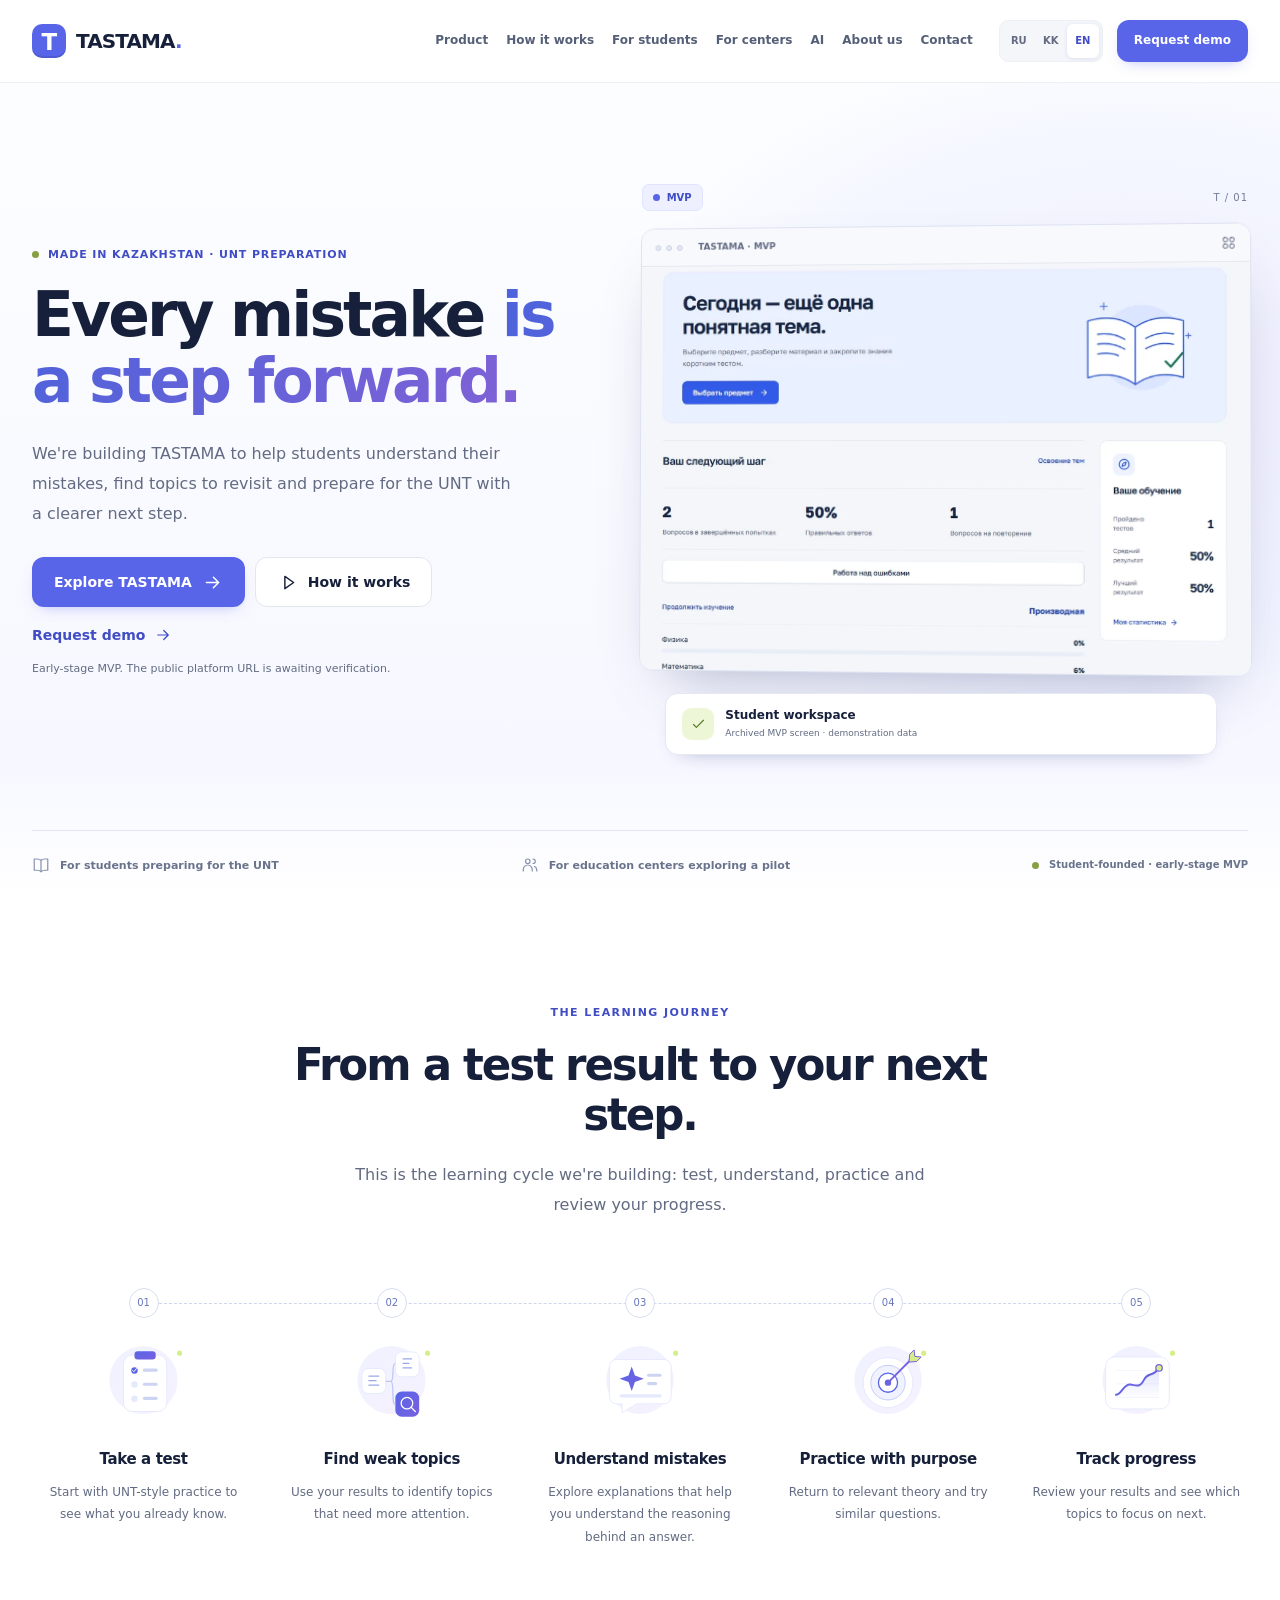
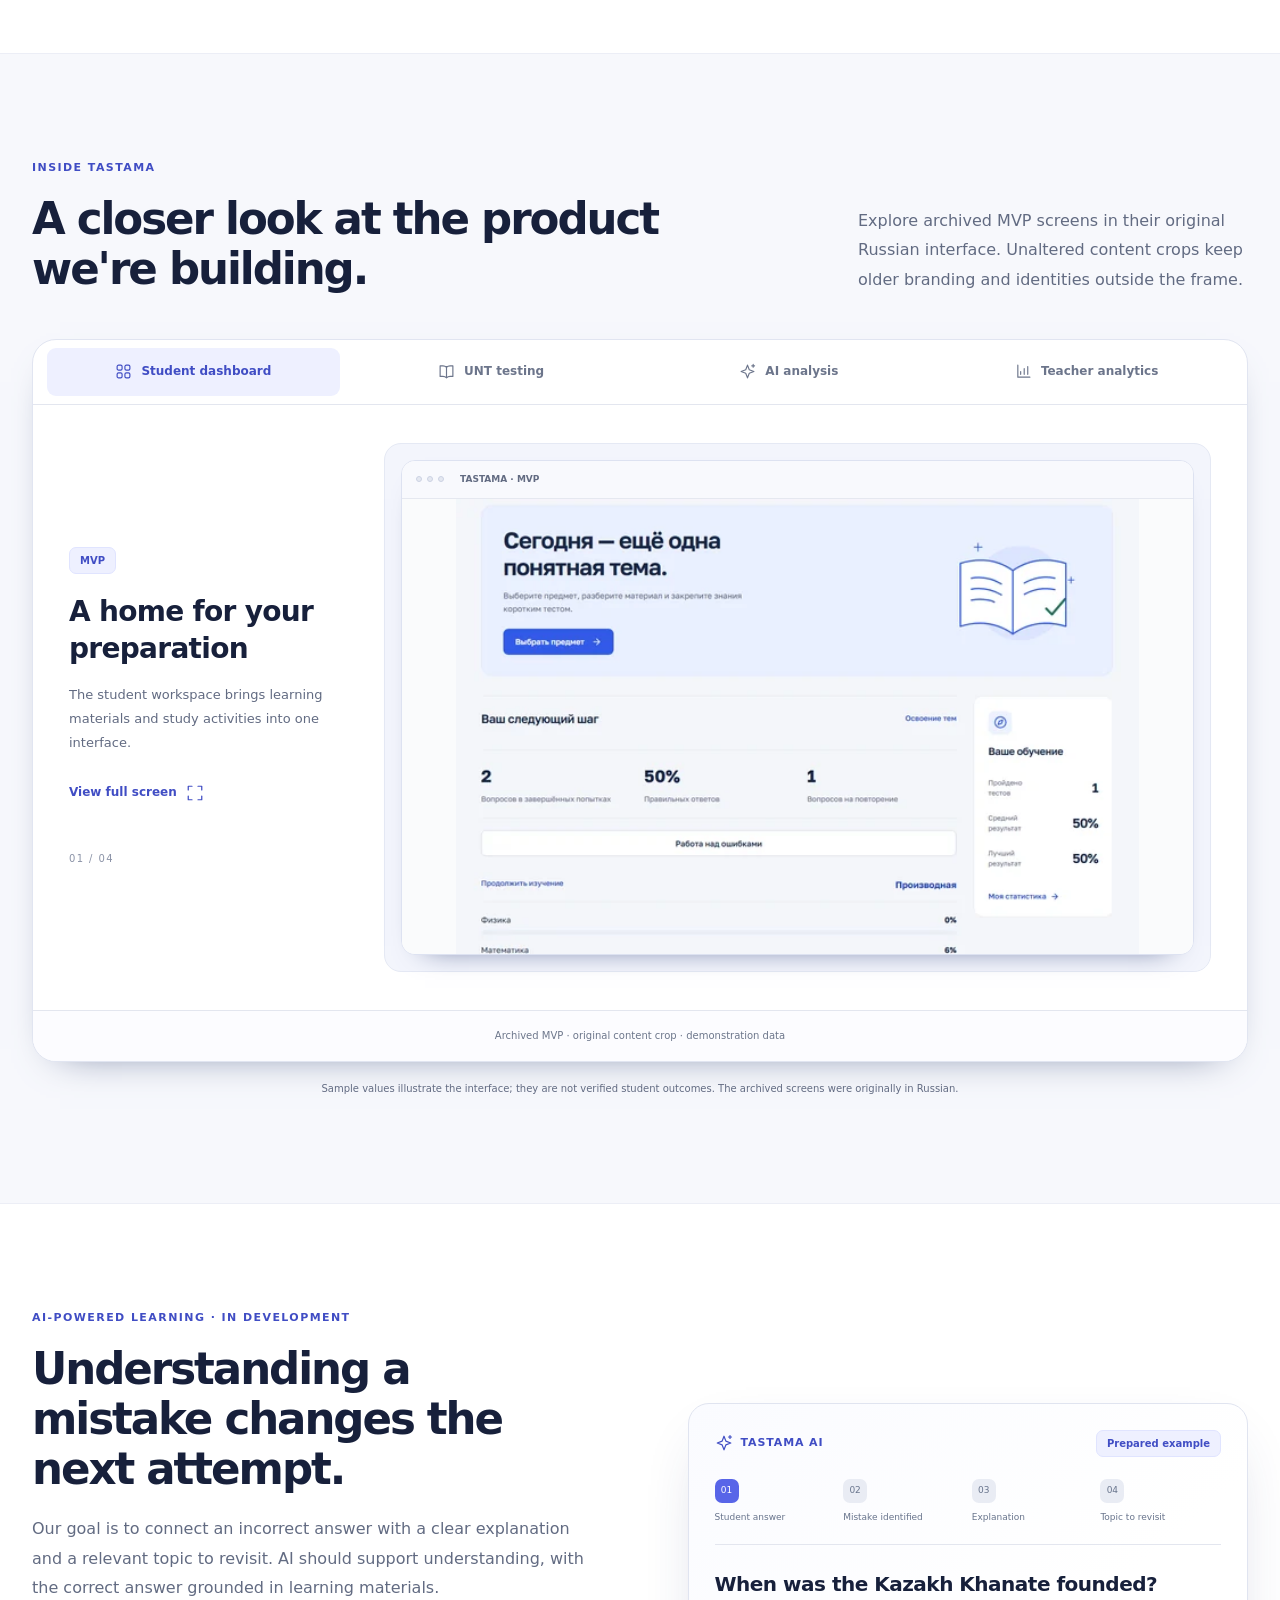
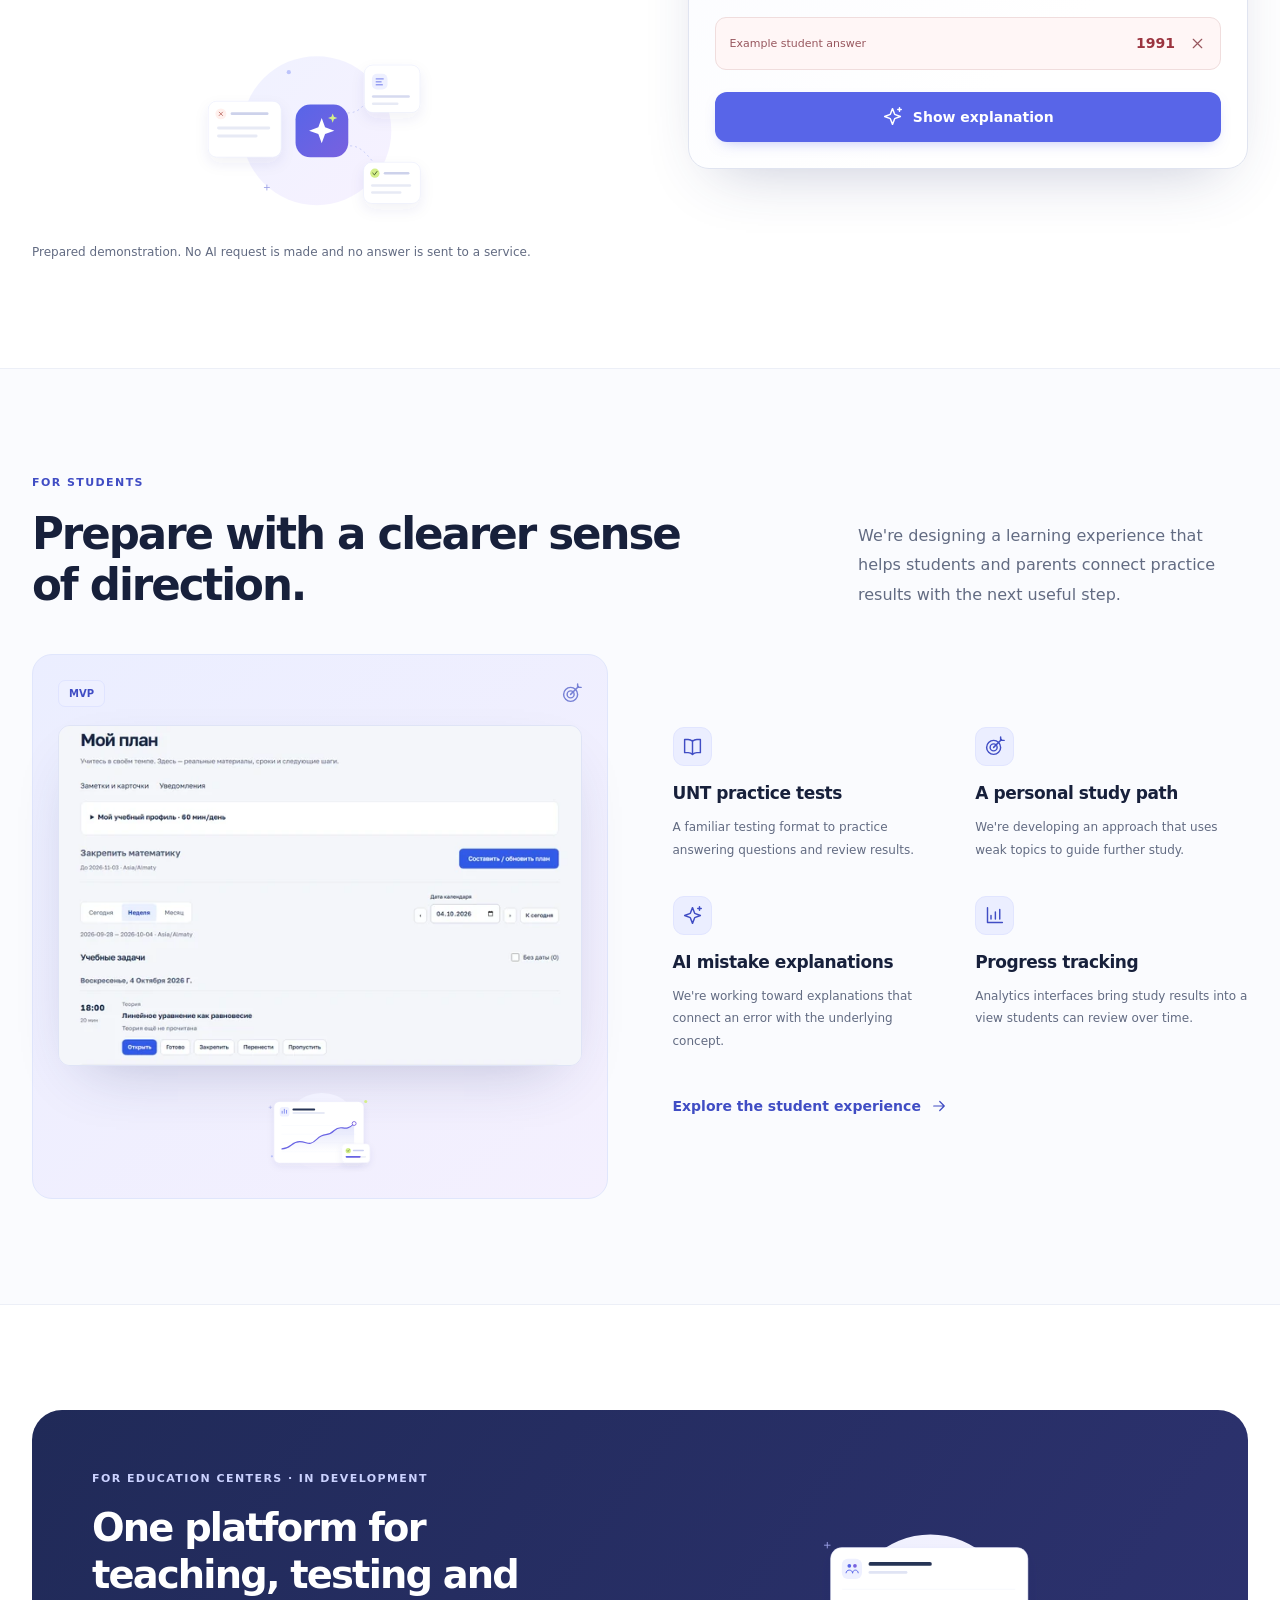
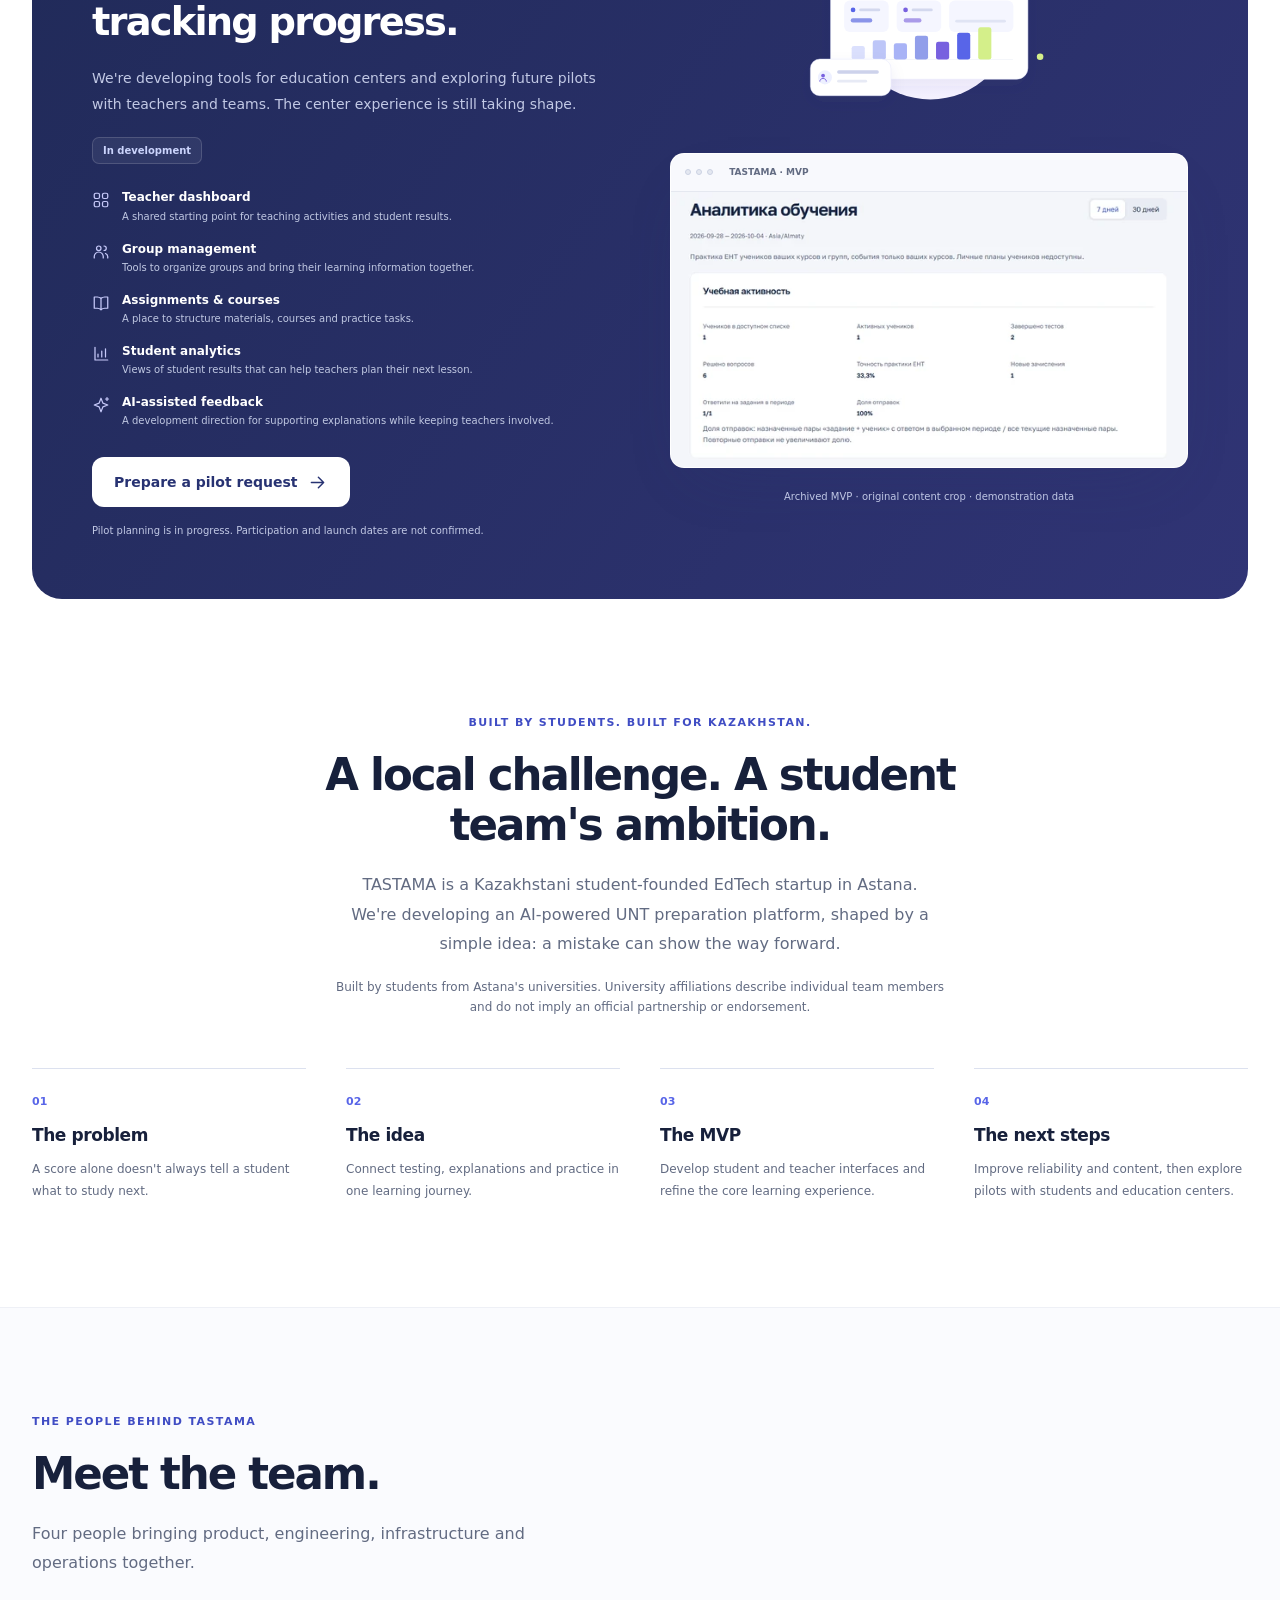
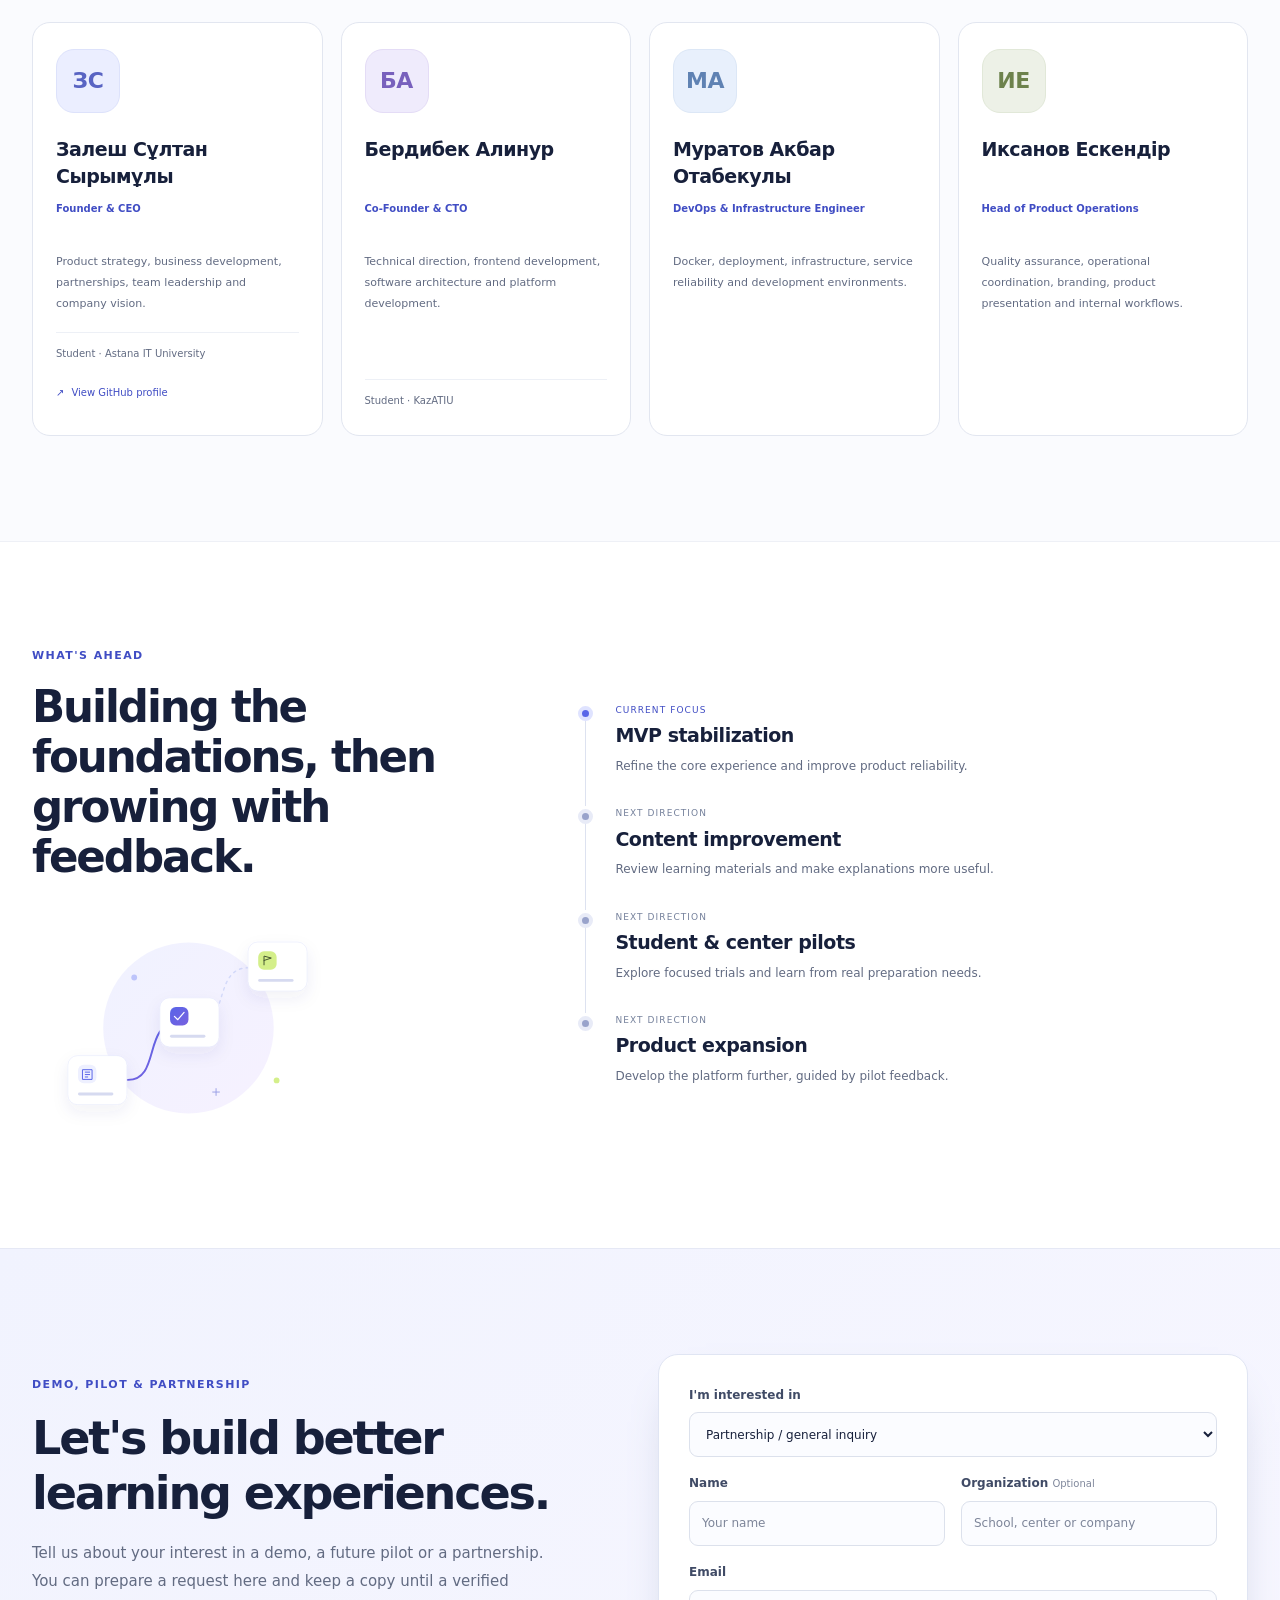
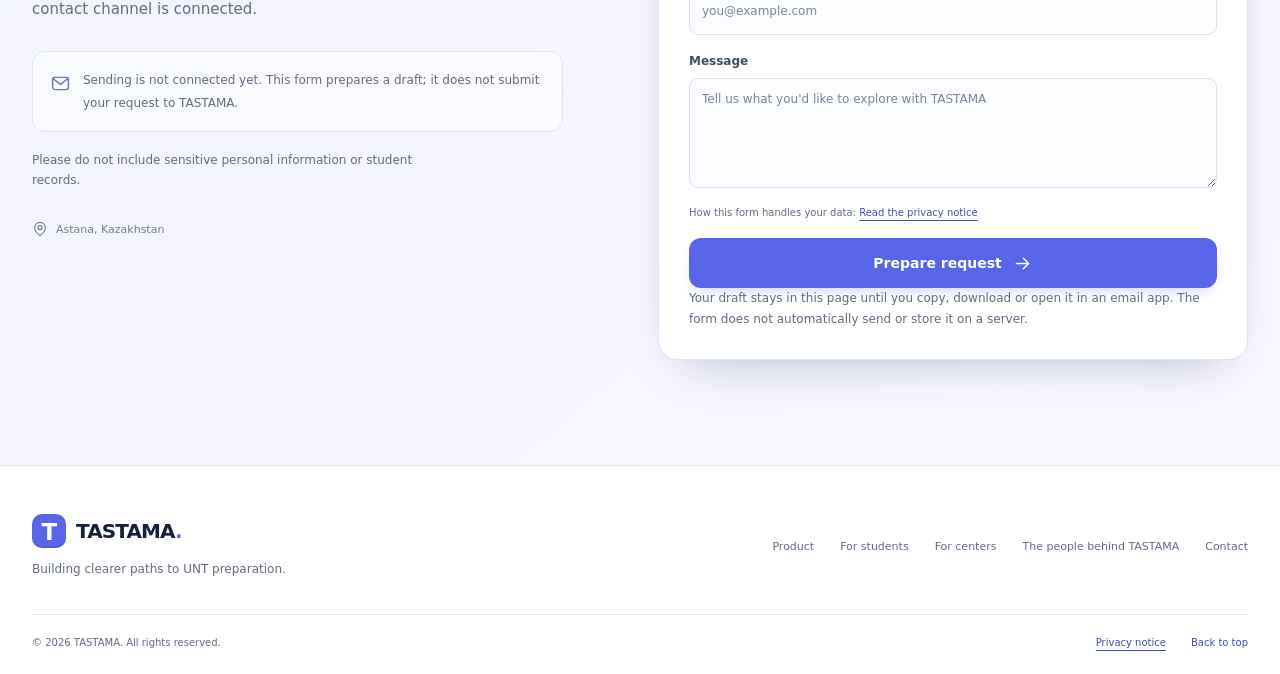
==== commit 8667331a: "Deploy TASTAMA website v2 (built from EntProject/TASTAMA_Website dist) Co-Authored-By: Claude Opus 5" ====
--- a/index.html
+++ b/index.html
@@ -1,356 +1,77 @@
-<!doctype html>
-<html lang="en">
-<head>
-  <meta charset="UTF-8" />
-  <meta name="viewport" content="width=device-width, initial-scale=1.0" />
-  <meta name="description" content="TASTAMA is an AI-powered platform for UNT preparation: diagnostics, personalized study paths, mistake analysis, mock exams, and teacher analytics." />
-  <meta name="theme-color" content="#10130F" />
-  <meta property="og:title" content="TASTAMA — AI-powered UNT preparation" />
-  <meta property="og:description" content="Personalized preparation for students. Actionable analytics for teachers and education centers." />
-  <meta property="og:type" content="website" />
-  <title>TASTAMA — AI-powered UNT preparation</title>
-  <link rel="icon" href="assets/favicon.svg" type="image/svg+xml" />
-  <link rel="preconnect" href="https://fonts.googleapis.com">
-  <link rel="preconnect" href="https://fonts.gstatic.com" crossorigin>
-  <link href="https://fonts.googleapis.com/css2?family=Manrope:wght@400;500;600;700;800&family=Space+Grotesk:wght@500;600;700&display=swap" rel="stylesheet">
-  <link rel="stylesheet" href="styles.css" />
+<!DOCTYPE html><html lang="en"><head>
+  <meta charset="utf-8">
+  <meta name="viewport" content="width=device-width, initial-scale=1">
+  <title>TASTAMA — Every mistake is a step forward</title>
+  <meta name="description" content="Meet TASTAMA, a student-founded EdTech startup in Kazakhstan developing an AI-powered platform for UNT preparation and education centers. Explore the MVP and meet the team.">
+  <meta name="theme-color" content="#5865e8">
+  <meta property="og:type" content="website">
+  <meta property="og:site_name" content="TASTAMA">
+  <meta property="og:title" content="TASTAMA — Every mistake is a step forward">
+  <meta property="og:description" content="Meet TASTAMA, a student-founded EdTech startup in Kazakhstan developing an AI-powered platform for UNT preparation and education centers. Explore the MVP and meet the team.">
+  <meta property="og:url" content="https://tastama.tech/">
+  <meta property="og:locale" content="en_US">
+  <meta property="og:locale:alternate" content="ru_RU">
+  <meta property="og:locale:alternate" content="kk_KZ">
+  <meta property="og:image" content="https://tastama.tech/assets/og-image.png">
+  <meta property="og:image:width" content="1200">
+  <meta property="og:image:height" content="630">
+  <meta name="twitter:card" content="summary_large_image">
+  <link rel="canonical" href="https://tastama.tech/">
+  <link rel="alternate" hreflang="en" href="https://tastama.tech/en/">
+  <link rel="alternate" hreflang="ru" href="https://tastama.tech/ru/">
+  <link rel="alternate" hreflang="kk" href="https://tastama.tech/kk/">
+  <link rel="alternate" hreflang="x-default" href="https://tastama.tech/">
+  <link rel="icon" href="/assets/favicon.svg" type="image/svg+xml">
+  <link rel="stylesheet" href="/styles.css">
+  <script src="/config.js" defer=""></script><script src="/i18n.js" defer=""></script><script src="/lib/site-utils.js" defer=""></script><script src="/script.js" defer=""></script>
+  <script type="application/ld+json">{"@context":"https://schema.org","@type":"WebSite","name":"TASTAMA","url":"https://tastama.tech/","inLanguage":["en","ru","kk"],"about":{"@type":"Thing","name":"UNT preparation in Kazakhstan"}}</script>
+<noscript><style>.menu-toggle{display:none}.mobile-menu[hidden]{display:grid!important}.product-tabs{display:none}.screen-panel[hidden]{display:block!important}.showcase-screens{display:block}.screen-panel{margin-block:16px}.screenshot-button{cursor:default}.motion-ready .reveal{opacity:1;transform:none}</style></noscript>
 </head>
-<body>
-  <div class="page-noise" aria-hidden="true"></div>
+<body id="top">
+  <a class="skip-link" href="#main" data-i18n="a11y.skip">Skip to main content</a>
+  <svg class="icon-library" xmlns="http://www.w3.org/2000/svg" aria-hidden="true">
+    <symbol id="i-arrow" viewBox="0 0 24 24"><path d="M5 12h14m-6-6 6 6-6 6"></path></symbol><symbol id="i-check" viewBox="0 0 24 24"><path d="m5 12 4 4L19 6"></path></symbol><symbol id="i-play" viewBox="0 0 24 24"><path d="m9 5 10 7-10 7Z"></path></symbol><symbol id="i-close" viewBox="0 0 24 24"><path d="m6 6 12 12M6 18 18 6"></path></symbol><symbol id="i-expand" viewBox="0 0 24 24"><path d="M8 3H3v5m13-5h5v5M3 16v5h5m13-5v5h-5"></path></symbol><symbol id="i-book" viewBox="0 0 24 24"><path d="M12 5v15M3 4h4c3 0 5 2 5 2s2-2 5-2h4v15h-4c-3 0-5 2-5 2s-2-2-5-2H3Z"></path></symbol><symbol id="i-chart" viewBox="0 0 24 24"><path d="M4 3v17h17M8 16v-4m5 4V8m5 8V5"></path></symbol><symbol id="i-users" viewBox="0 0 24 24"><circle cx="9" cy="7" r="3"></circle><path d="M3 20v-2a6 6 0 0 1 12 0v2m1-16a3 3 0 0 1 0 6m2 4a5 5 0 0 1 3 4v2"></path></symbol><symbol id="i-spark" viewBox="0 0 24 24"><path d="m12 3 2.5 6.5L21 12l-6.5 2.5L12 21l-2.5-6.5L3 12l6.5-2.5ZM20 2v4m-2-2h4"></path></symbol><symbol id="i-target" viewBox="0 0 24 24"><circle cx="11" cy="13" r="8"></circle><circle cx="11" cy="13" r="4"></circle><path d="m11 13 9-9m-1-3v4h4"></path></symbol><symbol id="i-grid" viewBox="0 0 24 24"><rect x="3" y="3" width="7" height="7" rx="2"></rect><rect x="14" y="3" width="7" height="7" rx="2"></rect><rect x="3" y="14" width="7" height="7" rx="2"></rect><rect x="14" y="14" width="7" height="7" rx="2"></rect></symbol><symbol id="i-mail" viewBox="0 0 24 24"><rect x="3" y="5" width="18" height="14" rx="3"></rect><path d="m3 6 9 7 9-7"></path></symbol><symbol id="i-pin" viewBox="0 0 24 24"><path d="M20 10c0 6-8 12-8 12S4 16 4 10a8 8 0 1 1 16 0Z"></path><circle cx="12" cy="10" r="3"></circle></symbol>
+  </svg>
+  <header class="site-header"><div class="container nav-wrap">
+    <a class="brand" href="#top" data-i18n-aria="a11y.home" aria-label="TASTAMA home"><span class="brand-mark" aria-hidden="true">T</span><span>TASTAMA<span class="brand-dot" aria-hidden="true">.</span></span></a>
+    <nav class="desktop-nav" data-i18n-aria="a11y.primary" aria-label="Main navigation"><a href="#product" data-i18n="nav.product">Product</a><a href="#how" data-i18n="nav.how">How it works</a><a href="#students" data-i18n="nav.students">For students</a><a href="#centers" data-i18n="nav.centers">For centers</a><a href="#ai" data-i18n="nav.ai">AI</a><a href="#about" data-i18n="nav.about">About us</a><a href="#contact" data-i18n="nav.contact">Contact</a></nav>
+    <div class="nav-actions"><div class="language-switcher" role="group" data-i18n-aria="a11y.language" aria-label="Website language"><a href="/ru/" class="lang-btn" data-lang="ru" lang="ru" aria-label="RU — Русский" aria-current="false">RU</a><a href="/kk/" class="lang-btn" data-lang="kk" lang="kk" aria-label="KK — Қазақша" aria-current="false">KK</a><a href="/en/" class="lang-btn active" data-lang="en" lang="en" aria-label="EN — English" aria-current="true">EN</a></div><a class="button button-small header-cta js-platform-link" href="#contact" data-intent="demo" data-event="request_demo" data-i18n="nav.demo">Request demo</a><button class="menu-toggle" type="button" aria-controls="mobile-menu" aria-expanded="false" data-i18n-aria="a11y.menuOpen" aria-label="Open navigation menu"><span></span><span></span></button></div>
+  </div><nav class="mobile-menu" id="mobile-menu" hidden="" data-i18n-aria="a11y.primary" aria-label="Main navigation"><a href="#product" data-i18n="nav.product">Product</a><a href="#how" data-i18n="nav.how">How it works</a><a href="#students" data-i18n="nav.students">For students</a><a href="#centers" data-i18n="nav.centers">For centers</a><a href="#ai" data-i18n="nav.ai">AI</a><a href="#about" data-i18n="nav.about">About us</a><a href="#contact" data-i18n="nav.contact">Contact</a><a class="button js-platform-link" href="#contact" data-intent="demo" data-event="request_demo" data-i18n="nav.demo">Request demo</a></nav></header>
+  <main id="main" tabindex="-1">
+    <section class="hero" aria-labelledby="hero-title"><div class="hero-orbit" aria-hidden="true"></div><div class="container hero-grid">
+      <div class="hero-copy"><p class="eyebrow hero-eyebrow"><span class="status-dot"></span><span data-i18n="hero.eyebrow">Made in Kazakhstan · UNT preparation</span></p><h1 id="hero-title"><span data-i18n="hero.title">Every mistake</span> <span class="gradient-text" data-i18n="hero.titleAccent">is a step forward.</span></h1><p class="hero-lead" data-i18n="hero.lead">We're building TASTAMA to help students understand their mistakes, find topics to revisit and prepare for the UNT with a clearer next step.</p><div class="hero-actions"><a class="button" href="#product" data-event="explore_product"><span data-i18n="hero.explore">Explore TASTAMA</span><svg class="icon" aria-hidden="true"><use href="#i-arrow"></use></svg></a><a class="button button-secondary" href="#how" data-event="how_it_works"><svg class="icon" aria-hidden="true"><use href="#i-play"></use></svg><span data-i18n="hero.how">How it works</span></a></div><a class="text-link js-platform-link" href="#contact" data-intent="demo" data-event="request_demo"><span data-i18n="hero.demo">Request demo</span><svg class="icon" aria-hidden="true"><use href="#i-arrow"></use></svg></a><p class="microcopy" data-i18n="hero.note">Early-stage MVP. The public platform URL is awaiting verification.</p></div>
+      <figure class="hero-visual"><div class="visual-topline"><span class="tiny-pill"><span class="status-dot"></span><span data-i18n="common.mvp">MVP</span></span><span class="visual-index" aria-hidden="true">T / 01</span></div><div class="browser-frame hero-browser"><div class="browser-bar"><span class="browser-dots" aria-hidden="true"><i></i><i></i><i></i></span><span>TASTAMA · MVP</span><svg class="icon" aria-hidden="true"><use href="#i-grid"></use></svg></div><button class="screenshot-button" type="button" data-screen="0" data-i18n-aria="a11y.expand" aria-label="Open screenshot in full-screen view"><img src="/assets/screenshots/student-dashboard-1000.webp" srcset="/assets/screenshots/student-dashboard-600.webp 600w, /assets/screenshots/student-dashboard-1000.webp 1000w, /assets/screenshots/student-dashboard-1600.webp 1600w" sizes="(min-width:1100px) 600px, (min-width:700px) 50vw, 94vw" width="1200" height="800" fetchpriority="high" data-i18n-alt="hero.imageAlt" alt="Archived MVP student dashboard in Russian, showing course cards, a study overview and learning navigation with demonstration data."></button></div><figcaption class="hero-caption"><span class="caption-icon"><svg class="icon" aria-hidden="true"><use href="#i-check"></use></svg></span><div><strong data-i18n="hero.screenLabel">Student workspace</strong><span data-i18n="hero.screenNote">Archived MVP screen · demonstration data</span></div></figcaption></figure>
+    </div><div class="container audience-strip"><span><svg class="icon" aria-hidden="true"><use href="#i-book"></use></svg><span data-i18n="strip.students">For students preparing for the UNT</span></span><span><svg class="icon" aria-hidden="true"><use href="#i-users"></use></svg><span data-i18n="strip.centers">For education centers exploring a pilot</span></span><span class="strip-stage"><span class="status-dot"></span><span data-i18n="strip.stage">Student-founded · early-stage MVP</span></span></div></section>
+    <section class="section how-section" id="how" aria-labelledby="how-title"><div class="container"><div class="section-heading reveal"><p class="eyebrow" data-i18n="how.eyebrow">The learning journey</p><h2 id="how-title" data-i18n="how.title">From a test result to your next step.</h2><p class="section-lead" data-i18n="how.lead">This is the learning cycle we're building: test, understand, practice and review your progress.</p></div><ol class="steps">
+      <li class="step reveal"><span class="step-index">01</span><img src="/assets/illustrations/step-test.svg" width="160" height="140" alt="" loading="lazy"><h3 data-i18n="how.s1Title">Take a test</h3><p data-i18n="how.s1Text">Start with UNT-style practice to see what you already know.</p></li><li class="step reveal"><span class="step-index">02</span><img src="/assets/illustrations/step-topics.svg" width="160" height="140" alt="" loading="lazy"><h3 data-i18n="how.s2Title">Find weak topics</h3><p data-i18n="how.s2Text">Use your results to identify topics that need more attention.</p></li><li class="step reveal"><span class="step-index">03</span><img src="/assets/illustrations/step-explain.svg" width="160" height="140" alt="" loading="lazy"><h3 data-i18n="how.s3Title">Understand mistakes</h3><p data-i18n="how.s3Text">Explore explanations that help you understand the reasoning behind an answer.</p></li><li class="step reveal"><span class="step-index">04</span><img src="/assets/illustrations/step-practice.svg" width="160" height="140" alt="" loading="lazy"><h3 data-i18n="how.s4Title">Practice with purpose</h3><p data-i18n="how.s4Text">Return to relevant theory and try similar questions.</p></li><li class="step reveal"><span class="step-index">05</span><img src="/assets/illustrations/step-progress.svg" width="160" height="140" alt="" loading="lazy"><h3 data-i18n="how.s5Title">Track progress</h3><p data-i18n="how.s5Text">Review your results and see which topics to focus on next.</p></li>
+    </ol></div></section>
+    <section class="section product-section" id="product" aria-labelledby="product-title"><div class="container"><div class="section-heading heading-split reveal"><div><p class="eyebrow" data-i18n="product.eyebrow">Inside TASTAMA</p><h2 id="product-title" data-i18n="product.title">A closer look at the product we're building.</h2></div><p class="section-lead" data-i18n="product.lead">Explore archived MVP screens in their original Russian interface. Unaltered content crops keep older branding and identities outside the frame.</p></div><div class="showcase reveal" data-i18n-aria="a11y.showcase" aria-label="Product screenshots"><div class="product-tabs" role="tablist" data-i18n-aria="a11y.tabs" aria-label="Choose a product screen">
+      <button role="tab" type="button" id="tab-0" aria-controls="panel-0" aria-selected="true" data-tab="0"><svg class="icon" aria-hidden="true"><use href="#i-grid"></use></svg><span data-i18n="product.tab1">Student dashboard</span></button><button role="tab" type="button" id="tab-1" aria-controls="panel-1" aria-selected="false" tabindex="-1" data-tab="1"><svg class="icon" aria-hidden="true"><use href="#i-book"></use></svg><span data-i18n="product.tab2">UNT testing</span></button><button role="tab" type="button" id="tab-2" aria-controls="panel-2" aria-selected="false" tabindex="-1" data-tab="2"><svg class="icon" aria-hidden="true"><use href="#i-spark"></use></svg><span data-i18n="product.tab3">AI analysis</span></button><button role="tab" type="button" id="tab-3" aria-controls="panel-3" aria-selected="false" tabindex="-1" data-tab="3"><svg class="icon" aria-hidden="true"><use href="#i-chart"></use></svg><span data-i18n="product.tab4">Teacher analytics</span></button>
+    </div><div class="showcase-body"><div class="showcase-copy"><span class="tiny-pill" data-i18n="common.mvp">MVP</span><h3 id="showcase-title" data-i18n="product.p1Title">A home for your preparation</h3><p id="showcase-description" data-i18n="product.p1Text">The student workspace brings learning materials and study activities into one interface.</p><button class="text-link" id="expand-showcase" type="button"><span data-i18n="product.expand">View full screen</span><svg class="icon" aria-hidden="true"><use href="#i-expand"></use></svg></button><span class="showcase-number" aria-hidden="true">01 / 04</span></div><div class="showcase-screens">
+      <div class="screen-panel" id="panel-0" role="tabpanel" aria-labelledby="tab-0" tabindex="0"><div class="browser-frame"><div class="browser-bar"><span class="browser-dots" aria-hidden="true"><i></i><i></i><i></i></span><span>TASTAMA · MVP</span></div><button class="screenshot-button" data-screen="0" type="button" data-i18n-aria="a11y.expand" aria-label="Open screenshot in full-screen view"><img src="/assets/screenshots/student-dashboard-1000.webp" srcset="/assets/screenshots/student-dashboard-600.webp 600w, /assets/screenshots/student-dashboard-1000.webp 1000w, /assets/screenshots/student-dashboard-1600.webp 1600w" sizes="(min-width:1024px) 780px, 90vw" width="1200" height="800" loading="lazy" data-i18n-alt="product.alt1" alt="Archived Russian-language MVP student dashboard with study navigation and learning cards using demonstration data."></button></div></div>
+      <div class="screen-panel" id="panel-1" role="tabpanel" aria-labelledby="tab-1" tabindex="0" hidden=""><div class="browser-frame"><div class="browser-bar"><span class="browser-dots" aria-hidden="true"><i></i><i></i><i></i></span><span>TASTAMA · MVP</span></div><button class="screenshot-button" data-screen="1" type="button" data-i18n-aria="a11y.expand" aria-label="Open screenshot in full-screen view"><img src="/assets/screenshots/unt-test-1000.webp" srcset="/assets/screenshots/unt-test-600.webp 600w, /assets/screenshots/unt-test-1000.webp 1000w, /assets/screenshots/unt-test-1600.webp 1600w" sizes="(min-width:1024px) 780px, 90vw" width="1200" height="900" loading="lazy" data-i18n-alt="product.alt2" alt="Archived Russian-language MVP UNT test interface with a question, answer options and question navigation."></button></div></div>
+      <div class="screen-panel" id="panel-2" role="tabpanel" aria-labelledby="tab-2" tabindex="0" hidden=""><div class="browser-frame"><div class="browser-bar"><span class="browser-dots" aria-hidden="true"><i></i><i></i><i></i></span><span>TASTAMA · MVP</span></div><button class="screenshot-button" data-screen="2" type="button" data-i18n-aria="a11y.expand" aria-label="Open screenshot in full-screen view"><img src="/assets/screenshots/test-results-1000.webp" srcset="/assets/screenshots/test-results-600.webp 600w, /assets/screenshots/test-results-1000.webp 1000w, /assets/screenshots/test-results-1600.webp 1600w" sizes="(min-width:1024px) 780px, 90vw" width="1200" height="1240" loading="lazy" data-i18n-alt="product.alt3" alt="Archived Russian-language MVP answer review screen with sample answers and a result summary; this screen does not show a live AI feature."></button></div></div>
+      <div class="screen-panel" id="panel-3" role="tabpanel" aria-labelledby="tab-3" tabindex="0" hidden=""><div class="browser-frame"><div class="browser-bar"><span class="browser-dots" aria-hidden="true"><i></i><i></i><i></i></span><span>TASTAMA · MVP</span></div><button class="screenshot-button" data-screen="3" type="button" data-i18n-aria="a11y.expand" aria-label="Open screenshot in full-screen view"><img src="/assets/screenshots/teacher-analytics-1000.webp" srcset="/assets/screenshots/teacher-analytics-600.webp 600w, /assets/screenshots/teacher-analytics-1000.webp 1000w, /assets/screenshots/teacher-analytics-1600.webp 1600w" sizes="(min-width:1024px) 780px, 90vw" width="1200" height="640" loading="lazy" data-i18n-alt="product.alt4" alt="Archived Russian-language MVP teacher analytics interface displaying sample learning statistics and group information."></button></div></div>
+    </div></div><p class="showcase-caption" data-i18n="product.caption">Archived MVP · original content crop · demonstration data</p></div><p class="asset-note" data-i18n="product.privacyNote">Sample values illustrate the interface; they are not verified student outcomes. The archived screens were originally in Russian.</p></div></section>
+    <section class="section ai-section" id="ai" aria-labelledby="ai-title"><div class="container ai-layout"><div class="ai-copy reveal"><p class="eyebrow" data-i18n="ai.eyebrow">AI-powered learning · in development</p><h2 id="ai-title" data-i18n="ai.title">Understanding a mistake changes the next attempt.</h2><p class="section-lead" data-i18n="ai.lead">Our goal is to connect an incorrect answer with a clear explanation and a relevant topic to revisit. AI should support understanding, with the correct answer grounded in learning materials.</p><img class="ai-illustration" src="/assets/illustrations/ai-error-analysis.svg" alt="" width="640" height="480" loading="lazy"><p class="microcopy" data-i18n="ai.note">Prepared demonstration. No AI request is made and no answer is sent to a service.</p></div><div class="ai-demo reveal"><div class="demo-topline"><span class="demo-brand"><svg class="icon" aria-hidden="true"><use href="#i-spark"></use></svg> TASTAMA AI</span><span class="tiny-pill" data-i18n="common.example">Prepared example</span></div><ol class="ai-flow"><li class="active"><span>01</span><span data-i18n="ai.step1">Student answer</span></li><li><span>02</span><span data-i18n="ai.step2">Mistake identified</span></li><li><span>03</span><span data-i18n="ai.step3">Explanation</span></li><li><span>04</span><span data-i18n="ai.step4">Topic to revisit</span></li></ol><h3 class="demo-question" data-i18n="ai.question">When was the Kazakh Khanate founded?</h3><div class="answer-card"><span data-i18n="ai.answerLabel">Example student answer</span><strong data-i18n="ai.wrong">1991</strong><svg class="icon" aria-hidden="true"><use href="#i-close"></use></svg></div><div class="ai-result" id="ai-result" hidden=""><div class="correct-answer"><svg class="icon" aria-hidden="true"><use href="#i-check"></use></svg><span data-i18n="ai.correctLabel">Correct answer</span> <span data-i18n="ai.correct">1465–1466</span></div><h4 data-i18n="ai.explainTitle">Two different historical events</h4><p data-i18n="ai.explanation">1991 refers to Kazakhstan's independence. The founding of the Kazakh Khanate is traditionally dated to 1465–1466 and associated with Kerey and Zhanibek. Separate these events on a timeline before trying again.</p><div class="topic-recommendation"><svg class="icon" aria-hidden="true"><use href="#i-book"></use></svg><div><strong data-i18n="ai.recommendTitle">What to revisit</strong><p data-i18n="ai.recommendation">The founding of the Kazakh Khanate: Kerey, Zhanibek and the historical context of the 15th century.</p></div></div><a class="demo-source" href="https://e-history.kz/en/amp/history-of-kazakhstan/show/9553" target="_blank" rel="noopener noreferrer">e-history.kz ↗</a></div><button class="button demo-reveal" id="demo-reveal" type="button" aria-expanded="false" aria-controls="ai-result"><svg class="icon" aria-hidden="true"><use href="#i-spark"></use></svg><span data-i18n="ai.reveal">Show explanation</span></button></div></div></section>
+    <section class="section students-section" id="students" aria-labelledby="students-title"><div class="container"><div class="section-heading heading-split reveal"><div><p class="eyebrow" data-i18n="students.eyebrow">For students</p><h2 id="students-title" data-i18n="students.title">Prepare with a clearer sense of direction.</h2></div><p class="section-lead" data-i18n="students.lead">We're designing a learning experience that helps students and parents connect practice results with the next useful step.</p></div><div class="student-grid"><div class="student-visual reveal"><div class="student-visual-head"><span class="tiny-pill" data-i18n="common.mvp">MVP</span><svg class="icon" aria-hidden="true"><use href="#i-target"></use></svg></div><img src="/assets/screenshots/study-planner-1000.webp" srcset="/assets/screenshots/study-planner-600.webp 600w, /assets/screenshots/study-planner-1000.webp 1000w, /assets/screenshots/study-planner-1600.webp 1600w" sizes="(min-width:1024px) 550px, 90vw" width="1200" height="780" loading="lazy" data-i18n-alt="students.imageAlt" alt="Archived Russian-language MVP study planner screenshot with demonstration tasks and study information."><img class="progress-art" src="/assets/illustrations/student-progress.svg" width="640" height="480" loading="lazy" alt=""></div><div class="benefit-grid">
+      <article class="benefit reveal"><span class="icon-tile"><svg class="icon" aria-hidden="true"><use href="#i-book"></use></svg></span><h3 data-i18n="students.f1Title">UNT practice tests</h3><p data-i18n="students.f1Text">A familiar testing format to practice answering questions and review results.</p></article><article class="benefit reveal"><span class="icon-tile"><svg class="icon" aria-hidden="true"><use href="#i-target"></use></svg></span><h3 data-i18n="students.f2Title">A personal study path</h3><p data-i18n="students.f2Text">We're developing an approach that uses weak topics to guide further study.</p></article><article class="benefit reveal"><span class="icon-tile"><svg class="icon" aria-hidden="true"><use href="#i-spark"></use></svg></span><h3 data-i18n="students.f3Title">AI mistake explanations</h3><p data-i18n="students.f3Text">We're working toward explanations that connect an error with the underlying concept.</p></article><article class="benefit reveal"><span class="icon-tile"><svg class="icon" aria-hidden="true"><use href="#i-chart"></use></svg></span><h3 data-i18n="students.f4Title">Progress tracking</h3><p data-i18n="students.f4Text">Analytics interfaces bring study results into a view students can review over time.</p></article><a class="text-link" href="#product" data-event="students_showcase"><span data-i18n="students.cta">Explore the student experience</span><svg class="icon" aria-hidden="true"><use href="#i-arrow"></use></svg></a>
+    </div></div></div></section>
+    <section class="section centers-section" id="centers" aria-labelledby="centers-title"><div class="container centers-shell"><div class="centers-copy reveal"><p class="eyebrow" data-i18n="centers.eyebrow">For education centers · in development</p><h2 id="centers-title" data-i18n="centers.title">One platform for teaching, testing and tracking progress.</h2><p class="section-lead" data-i18n="centers.lead">We're developing tools for education centers and exploring future pilots with teachers and teams. The center experience is still taking shape.</p><span class="tiny-pill dark-pill" data-i18n="common.development">In development</span><ul class="center-features">
+      <li><svg class="icon" aria-hidden="true"><use href="#i-grid"></use></svg><div><strong data-i18n="centers.f1Title">Teacher dashboard</strong><span data-i18n="centers.f1Text">A shared starting point for teaching activities and student results.</span></div></li><li><svg class="icon" aria-hidden="true"><use href="#i-users"></use></svg><div><strong data-i18n="centers.f2Title">Group management</strong><span data-i18n="centers.f2Text">Tools to organize groups and bring their learning information together.</span></div></li><li><svg class="icon" aria-hidden="true"><use href="#i-book"></use></svg><div><strong data-i18n="centers.f3Title">Assignments &amp; courses</strong><span data-i18n="centers.f3Text">A place to structure materials, courses and practice tasks.</span></div></li><li><svg class="icon" aria-hidden="true"><use href="#i-chart"></use></svg><div><strong data-i18n="centers.f4Title">Student analytics</strong><span data-i18n="centers.f4Text">Views of student results that can help teachers plan their next lesson.</span></div></li><li><svg class="icon" aria-hidden="true"><use href="#i-spark"></use></svg><div><strong data-i18n="centers.f5Title">AI-assisted feedback</strong><span data-i18n="centers.f5Text">A development direction for supporting explanations while keeping teachers involved.</span></div></li>
+    </ul><a class="button button-light" href="#contact" data-intent="pilot" data-event="pilot_application"><span data-i18n="centers.cta">Prepare a pilot request</span><svg class="icon" aria-hidden="true"><use href="#i-arrow"></use></svg></a><p class="microcopy" data-i18n="centers.note">Pilot planning is in progress. Participation and launch dates are not confirmed.</p></div><div class="centers-visual reveal"><img src="/assets/illustrations/teacher-analytics.svg" width="640" height="480" loading="lazy" alt=""><div class="browser-frame"><div class="browser-bar"><span class="browser-dots" aria-hidden="true"><i></i><i></i><i></i></span><span>TASTAMA · MVP</span></div><button class="screenshot-button" type="button" data-screen="3" data-i18n-aria="a11y.expand" aria-label="Open screenshot in full-screen view"><img src="/assets/screenshots/teacher-analytics-1000.webp" srcset="/assets/screenshots/teacher-analytics-600.webp 600w, /assets/screenshots/teacher-analytics-1000.webp 1000w, /assets/screenshots/teacher-analytics-1600.webp 1600w" sizes="(min-width:1024px) 580px, 90vw" width="1200" height="640" loading="lazy" data-i18n-alt="centers.imageAlt" alt="Archived Russian-language MVP teacher analytics screenshot with demonstration statistics and group learning information."></button></div><p data-i18n="product.caption">Archived MVP · original content crop · demonstration data</p></div></div></section>
+    <section class="section about-section" id="about" aria-labelledby="about-title"><div class="container"><div class="about-heading reveal"><p class="eyebrow" data-i18n="about.eyebrow">Built by students. Built for Kazakhstan.</p><h2 id="about-title" data-i18n="about.title">A local challenge. A student team's ambition.</h2><p class="section-lead" data-i18n="about.lead">TASTAMA is a Kazakhstani student-founded EdTech startup in Astana. We're developing an AI-powered UNT preparation platform, shaped by a simple idea: a mistake can show the way forward.</p><p class="microcopy" data-i18n="about.universityNote">Built by students from Astana's universities. University affiliations describe individual team members and do not imply an official partnership or endorsement.</p></div><ol class="story-line"><li class="reveal"><span>01</span><h3 data-i18n="about.s1Title">The problem</h3><p data-i18n="about.s1Text">A score alone doesn't always tell a student what to study next.</p></li><li class="reveal"><span>02</span><h3 data-i18n="about.s2Title">The idea</h3><p data-i18n="about.s2Text">Connect testing, explanations and practice in one learning journey.</p></li><li class="reveal"><span>03</span><h3 data-i18n="about.s3Title">The MVP</h3><p data-i18n="about.s3Text">Develop student and teacher interfaces and refine the core learning experience.</p></li><li class="reveal"><span>04</span><h3 data-i18n="about.s4Title">The next steps</h3><p data-i18n="about.s4Text">Improve reliability and content, then explore pilots with students and education centers.</p></li></ol></div></section>
+    <section class="section team-section" id="team" aria-labelledby="team-title"><div class="container"><div class="section-heading reveal"><p class="eyebrow" data-i18n="team.eyebrow">The people behind TASTAMA</p><h2 id="team-title" data-i18n="team.title">Meet the team.</h2><p class="section-lead" data-i18n="team.lead">Four people bringing product, engineering, infrastructure and operations together.</p></div><div class="team-grid" id="team-grid">
+      <article class="team-card reveal"><div class="team-avatar" aria-hidden="true">ЗС</div><h3>Залеш Сұлтан Сырымұлы</h3><p class="team-role" data-i18n="team.role1">Founder &amp; CEO</p><p class="team-bio" data-i18n="team.bio1">Product strategy, business development, partnerships, team leadership and company vision.</p><p class="team-university" data-i18n="team.university1">Student · Astana IT University</p><a class="team-social" href="https://github.com/ZaleshSultan" target="_blank" rel="noopener noreferrer"><span aria-hidden="true">↗</span><span data-i18n="team.github">View GitHub profile</span></a></article><article class="team-card reveal"><div class="team-avatar avatar-two" aria-hidden="true">БА</div><h3>Бердибек Алинур</h3><p class="team-role" data-i18n="team.role2">Co-Founder &amp; CTO</p><p class="team-bio" data-i18n="team.bio2">Technical direction, frontend development, software architecture and platform development.</p><p class="team-university" data-i18n="team.university2">Student · KazATIU</p></article><article class="team-card reveal"><div class="team-avatar avatar-three" aria-hidden="true">МА</div><h3>Муратов Акбар Отабекулы</h3><p class="team-role" data-i18n="team.role3">DevOps &amp; Infrastructure Engineer</p><p class="team-bio" data-i18n="team.bio3">Docker, deployment, infrastructure, service reliability and development environments.</p></article><article class="team-card reveal"><div class="team-avatar avatar-four" aria-hidden="true">ИЕ</div><h3>Иксанов Ескендір</h3><p class="team-role" data-i18n="team.role4">Head of Product Operations</p><p class="team-bio" data-i18n="team.bio4">Quality assurance, operational coordination, branding, product presentation and internal workflows.</p></article>
+    </div></div></section>
+    <section class="section roadmap-section" id="roadmap" aria-labelledby="roadmap-title"><div class="container roadmap-layout"><div class="reveal"><p class="eyebrow" data-i18n="roadmap.eyebrow">What's ahead</p><h2 id="roadmap-title" data-i18n="roadmap.title">Building the foundations, then growing with feedback.</h2><img src="/assets/illustrations/study-roadmap.svg" width="640" height="480" alt="" loading="lazy"></div><ol class="roadmap"><li class="reveal"><span class="roadmap-dot"></span><div><span class="roadmap-status" data-i18n="roadmap.current">Current focus</span><h3 data-i18n="roadmap.s1Title">MVP stabilization</h3><p data-i18n="roadmap.s1Text">Refine the core experience and improve product reliability.</p></div></li><li class="reveal"><span class="roadmap-dot"></span><div><span class="roadmap-status" data-i18n="roadmap.next">Next direction</span><h3 data-i18n="roadmap.s2Title">Content improvement</h3><p data-i18n="roadmap.s2Text">Review learning materials and make explanations more useful.</p></div></li><li class="reveal"><span class="roadmap-dot"></span><div><span class="roadmap-status" data-i18n="roadmap.next">Next direction</span><h3 data-i18n="roadmap.s3Title">Student &amp; center pilots</h3><p data-i18n="roadmap.s3Text">Explore focused trials and learn from real preparation needs.</p></div></li><li class="reveal"><span class="roadmap-dot"></span><div><span class="roadmap-status" data-i18n="roadmap.next">Next direction</span><h3 data-i18n="roadmap.s4Title">Product expansion</h3><p data-i18n="roadmap.s4Text">Develop the platform further, guided by pilot feedback.</p></div></li></ol></div></section>
+    <section class="section contact-section" id="contact" aria-labelledby="contact-title"><div class="container contact-layout"><div class="contact-copy reveal"><p class="eyebrow" data-i18n="contact.eyebrow">Demo, pilot &amp; partnership</p><h2 id="contact-title" data-i18n="contact.title">Let's build better learning experiences.</h2><p class="section-lead" data-i18n="contact.lead">Tell us about your interest in a demo, a future pilot or a partnership. You can prepare a request here and keep a copy until a verified contact channel is connected.</p><div class="contact-notice" id="contact-notice"><svg class="icon" aria-hidden="true"><use href="#i-mail"></use></svg><p data-i18n="contact.notice">Sending is not connected yet. This form prepares a draft; it does not submit your request to TASTAMA.</p></div><a class="verified-email" id="verified-email" hidden=""></a><p class="microcopy" data-i18n="contact.noSensitive">Please do not include sensitive personal information or student records.</p><span class="contact-location"><svg class="icon" aria-hidden="true"><use href="#i-pin"></use></svg><span data-i18n="footer.location">Astana, Kazakhstan</span></span></div><form class="contact-form reveal" id="contact-form" novalidate=""><fieldset id="contact-fields" disabled="">
+      <div class="form-field"><label for="contact-intent" data-i18n="contact.intentLabel">I'm interested in</label><select id="contact-intent" name="intent"><option value="general" data-i18n="contact.intentGeneral">Partnership / general inquiry</option><option value="demo" data-i18n="contact.intentDemo">Product demo</option><option value="pilot" data-i18n="contact.intentPilot">Education center pilot</option></select></div><div class="form-row"><div class="form-field"><label for="contact-name" data-i18n="contact.name">Name</label><input id="contact-name" name="name" type="text" autocomplete="name" required="" minlength="2" maxlength="100" data-i18n-placeholder="contact.namePlaceholder" placeholder="Your name" aria-describedby="error-name"><span class="field-error" id="error-name"></span></div><div class="form-field"><label for="contact-organization"><span data-i18n="contact.organization">Organization</span> <span class="optional" data-i18n="contact.optional">Optional</span></label><input id="contact-organization" name="organization" type="text" autocomplete="organization" maxlength="160" data-i18n-placeholder="contact.organizationPlaceholder" placeholder="School, center or company" aria-describedby="error-organization"><span class="field-error" id="error-organization"></span></div></div><div class="form-field"><label for="contact-email" data-i18n="contact.email">Email</label><input id="contact-email" name="email" type="email" autocomplete="email" required="" maxlength="254" data-i18n-placeholder="contact.emailPlaceholder" placeholder="you@example.com" aria-describedby="error-email"><span class="field-error" id="error-email"></span></div><div class="form-field"><label for="contact-message" data-i18n="contact.message">Message</label><textarea id="contact-message" name="message" rows="4" required="" minlength="10" maxlength="3000" data-i18n-placeholder="contact.messagePlaceholder" placeholder="Tell us what you'd like to explore with TASTAMA" aria-describedby="error-message"></textarea><span class="field-error" id="error-message"></span></div><div class="honeypot" aria-hidden="true"><label for="contact-website">Website</label><input id="contact-website" name="website" type="text" tabindex="-1" autocomplete="off"></div><p class="form-privacy"><span data-i18n="contact.privacyIntro">How this form handles your data:</span> <button type="button" class="inline-link" data-open-privacy="" data-i18n="contact.privacyLink">Read the privacy notice</button></p><button class="button form-submit" type="submit"><span data-i18n="contact.submit">Prepare request</span><svg class="icon" aria-hidden="true"><use href="#i-arrow"></use></svg></button><p class="form-status" id="form-status" role="status" aria-live="polite"></p><div class="draft-result" id="draft-result" hidden=""><textarea id="request-draft" rows="6" readonly="" data-i18n-aria="contact.draftLabel" aria-label="Request draft — not sent"></textarea><div class="draft-actions"><button class="button button-secondary" id="copy-draft" type="button" data-i18n="contact.copy">Copy draft</button><button class="button button-secondary" id="download-draft" type="button" data-i18n="contact.download">Download draft</button><a class="button" id="mailto-draft" hidden="" data-i18n="contact.openEmail">Open email draft</a></div></div><p class="microcopy" data-i18n="contact.dataNote">Your draft stays in this page until you copy, download or open it in an email app. The form does not automatically send or store it on a server.</p><noscript><p data-i18n="contact.noScript">Enable JavaScript to prepare a local draft. Nothing is sent automatically.</p></noscript></fieldset>
+    </form></div></section>
+  </main>
+  <footer class="site-footer"><div class="container footer-top"><div><a class="brand" href="#top" data-i18n-aria="a11y.home" aria-label="TASTAMA home"><span class="brand-mark" aria-hidden="true">T</span><span>TASTAMA<span class="brand-dot" aria-hidden="true">.</span></span></a><p data-i18n="footer.tagline">Building clearer paths to UNT preparation.</p></div><nav data-i18n-aria="a11y.footer" aria-label="Footer navigation"><a href="#product" data-i18n="nav.product">Product</a><a href="#students" data-i18n="nav.students">For students</a><a href="#centers" data-i18n="nav.centers">For centers</a><a href="#team" data-i18n="team.eyebrow">The people behind TASTAMA</a><a href="#contact" data-i18n="nav.contact">Contact</a></nav></div><div class="container footer-bottom"><span>© <span id="year">2026</span> TASTAMA. <span data-i18n="footer.copyright">All rights reserved.</span></span><button type="button" class="inline-link" data-open-privacy="" data-i18n="footer.privacy">Privacy notice</button><a href="#top" data-i18n="footer.top">Back to top</a></div></footer>
+  <dialog class="image-dialog" id="image-dialog" aria-labelledby="image-title"><div class="image-dialog-toolbar"><h2 id="image-title">TASTAMA · MVP</h2><button type="button" class="icon-button" data-close-dialog="" data-i18n-aria="a11y.close" aria-label="Close dialog"><svg class="icon" aria-hidden="true"><use href="#i-close"></use></svg></button></div><div class="image-dialog-content"><img id="dialog-image" alt=""></div><div class="image-dialog-bottom"><button type="button" class="icon-button" id="previous-screen" data-i18n-aria="a11y.previous" aria-label="Previous screenshot"><svg class="icon" aria-hidden="true"><use href="#i-arrow"></use></svg></button><p data-i18n="product.caption">Archived MVP · original content crop · demonstration data</p><button type="button" class="icon-button" id="next-screen" data-i18n-aria="a11y.next" aria-label="Next screenshot"><svg class="icon" aria-hidden="true"><use href="#i-arrow"></use></svg></button></div></dialog>
+  <dialog class="privacy-dialog" id="privacy-dialog" aria-labelledby="privacy-title"><div class="privacy-toolbar"><h2 id="privacy-title" data-i18n="privacy.title">Privacy notice</h2><button type="button" class="icon-button" data-close-dialog="" data-i18n-aria="privacy.close" aria-label="Close privacy notice"><svg class="icon" aria-hidden="true"><use href="#i-close"></use></svg></button></div><p data-i18n="privacy.intro">This notice describes how this public TASTAMA website handles information. It covers the marketing website, not the learning platform.</p><h3 data-i18n="privacy.websiteTitle">Using the website</h3><p data-i18n="privacy.websiteText">You can explore the website without an account. This website does not ask for student records, test responses or payment information.</p><h3 data-i18n="privacy.formTitle">Contact drafts</h3><p data-i18n="privacy.formText">The contact form prepares a draft in your browser. Automatic sending is not connected. Copying or downloading a draft saves it where you choose. If a verified email address is configured later, the form can open a draft in your email app; you decide whether to send it.</p><h3 data-i18n="privacy.storageTitle">Browser storage</h3><p data-i18n="privacy.storageText">The website stores your chosen language in your browser's local storage, where available. Form drafts are not saved in local storage. You can remove the language preference by clearing this website's browser data.</p><h3 data-i18n="privacy.analyticsTitle">Analytics</h3><p data-i18n="privacy.analyticsText">No third-party analytics or tracking cookies are included. Interaction events are prepared locally for future integration and are not transmitted to an analytics service.</p><h3 data-i18n="privacy.hostingTitle">Hosting</h3><p data-i18n="privacy.hostingText">Your browser requests this page and its assets from the website's host. The host can process technical request data, including an IP address, under its own policies.</p><h3 data-i18n="privacy.contactTitle">Contact channel</h3><p id="privacy-contact" data-i18n="privacy.contactText">A corporate contact email has not yet been verified. The website will connect a contact channel after it has been checked. Until then, prepared drafts are not delivered to the team.</p><button class="button" type="button" data-close-dialog="" data-i18n="privacy.close">Close privacy notice</button></dialog>
 
-  <header class="site-header" id="top">
-    <div class="container nav-wrap">
-      <a class="brand" href="#top" aria-label="TASTAMA home">
-        <span class="brand-mark" aria-hidden="true">T</span>
-        <span class="brand-word">TASTAMA</span>
-      </a>
 
-      <nav class="desktop-nav" aria-label="Primary navigation">
-        <a href="#product" data-i18n="nav.product">Product</a>
-        <a href="#students" data-i18n="nav.students">Students</a>
-        <a href="#centers" data-i18n="nav.centers">Education centers</a>
-        <a href="#ai" data-i18n="nav.ai">AI</a>
-        <a href="#about" data-i18n="nav.about">About</a>
-      </nav>
-
-      <div class="nav-actions">
-        <div class="language-switcher" role="group" aria-label="Language selector">
-          <button class="lang-btn active" data-lang="en">EN</button>
-          <button class="lang-btn" data-lang="ru">RU</button>
-          <button class="lang-btn" data-lang="kz">KZ</button>
-        </div>
-        <a class="button button-small button-dark js-platform-link" href="#product" data-i18n="nav.open">Open platform</a>
-        <button class="mobile-menu-button" aria-label="Open menu" aria-expanded="false">
-          <span></span><span></span>
-        </button>
-      </div>
-    </div>
-
-    <div class="mobile-menu" aria-hidden="true">
-      <a href="#product" data-i18n="nav.product">Product</a>
-      <a href="#students" data-i18n="nav.students">Students</a>
-      <a href="#centers" data-i18n="nav.centers">Education centers</a>
-      <a href="#ai" data-i18n="nav.ai">AI</a>
-      <a href="#about" data-i18n="nav.about">About</a>
-      <div class="mobile-languages" role="group" aria-label="Language selector">
-        <button class="lang-btn active" data-lang="en">EN</button>
-        <button class="lang-btn" data-lang="ru">RU</button>
-        <button class="lang-btn" data-lang="kz">KZ</button>
-      </div>
-    </div>
-  </header>
-
-  <main>
-    <section class="hero section">
-      <div class="hero-orbit orbit-one" aria-hidden="true"></div>
-      <div class="hero-orbit orbit-two" aria-hidden="true"></div>
-      <div class="container hero-grid">
-        <div class="hero-copy reveal">
-          <div class="eyebrow"><span class="eyebrow-dot"></span><span data-i18n="hero.eyebrow">Built for Kazakhstan's UNT journey</span></div>
-          <h1 data-i18n="hero.title">Know what to learn next. <span>Every single time.</span></h1>
-          <p class="hero-lead" data-i18n="hero.lead">TASTAMA turns tests, mistakes and learning activity into a clear study path — for students, teachers and education centers.</p>
-          <div class="hero-actions">
-            <a class="button button-primary" href="#product" data-i18n="hero.ctaPrimary">See how TASTAMA works</a>
-            <a class="button button-ghost" href="#centers" data-i18n="hero.ctaSecondary">For education centers</a>
-          </div>
-          <div class="hero-proof">
-            <div class="proof-item">
-              <span class="proof-icon">01</span>
-              <div><strong data-i18n="hero.proof1Title">Diagnose</strong><span data-i18n="hero.proof1Text">Find weak topics</span></div>
-            </div>
-            <div class="proof-item">
-              <span class="proof-icon">02</span>
-              <div><strong data-i18n="hero.proof2Title">Understand</strong><span data-i18n="hero.proof2Text">AI explains mistakes</span></div>
-            </div>
-            <div class="proof-item">
-              <span class="proof-icon">03</span>
-              <div><strong data-i18n="hero.proof3Title">Improve</strong><span data-i18n="hero.proof3Text">Track progress by topic</span></div>
-            </div>
-          </div>
-        </div>
-
-        <div class="hero-visual reveal delay-1" aria-label="TASTAMA product preview">
-          <div class="dashboard-shell">
-            <div class="dash-topbar">
-              <div class="dash-brand"><span class="mini-mark">T</span>TASTAMA</div>
-              <div class="dash-pill" data-i18n="mock.beta">Product preview</div>
-            </div>
-            <div class="dash-layout">
-              <aside class="dash-sidebar">
-                <div class="side-item active"><span class="side-dot"></span><span data-i18n="mock.today">Today</span></div>
-                <div class="side-item"><span class="side-dot"></span><span data-i18n="mock.practice">Practice</span></div>
-                <div class="side-item"><span class="side-dot"></span><span data-i18n="mock.theory">Theory</span></div>
-                <div class="side-item"><span class="side-dot"></span><span data-i18n="mock.results">Results</span></div>
-              </aside>
-              <div class="dash-content">
-                <div class="score-card">
-                  <div>
-                    <span class="card-label" data-i18n="mock.current">Current diagnostic</span>
-                    <div class="score-line"><strong>87</strong><span>/ 140</span></div>
-                  </div>
-                  <div class="score-ring"><span>62%</span></div>
-                </div>
-
-                <div class="next-step-card">
-                  <div class="next-step-label" data-i18n="mock.next">Next best step</div>
-                  <h3 data-i18n="mock.topic">Kazakh Khanate: key dates</h3>
-                  <p data-i18n="mock.topicText">Review the short note, then solve 5 targeted questions.</p>
-                  <div class="micro-progress"><span style="width: 64%"></span></div>
-                </div>
-
-                <div class="dash-columns">
-                  <div class="weak-card">
-                    <div class="card-label" data-i18n="mock.weak">Weak topics</div>
-                    <div class="topic-row"><span data-i18n="mock.t1">Kazakhstan history</span><b>48%</b></div>
-                    <div class="topic-bar"><span style="width:48%"></span></div>
-                    <div class="topic-row"><span data-i18n="mock.t2">Math literacy</span><b>57%</b></div>
-                    <div class="topic-bar"><span style="width:57%"></span></div>
-                    <div class="topic-row"><span data-i18n="mock.t3">Reading literacy</span><b>71%</b></div>
-                    <div class="topic-bar"><span style="width:71%"></span></div>
-                  </div>
-                  <div class="ai-card">
-                    <div class="ai-badge">AI</div>
-                    <div class="card-label" data-i18n="mock.aiTitle">Mistake analysis</div>
-                    <p data-i18n="mock.aiText">You confused the cause with the consequence. Compare the two events, then retry a similar question.</p>
-                    <button type="button" data-i18n="mock.explain">Explain simpler</button>
-                  </div>
-                </div>
-              </div>
-            </div>
-          </div>
-          <div class="floating-chip chip-one"><span>↑</span><strong data-i18n="mock.chip1">Topic mastery updated</strong></div>
-          <div class="floating-chip chip-two"><span>AI</span><strong data-i18n="mock.chip2">Personal next step</strong></div>
-        </div>
-      </div>
-    </section>
-
-    <section class="trust-strip">
-      <div class="container trust-inner">
-        <span data-i18n="trust.label">One product, two directions</span>
-        <div class="trust-divider"></div>
-        <strong data-i18n="trust.b2c">B2C — UNT preparation</strong>
-        <div class="trust-divider"></div>
-        <strong data-i18n="trust.b2b">B2B — platform for education centers</strong>
-      </div>
-    </section>
-
-    <section class="section product-section" id="product">
-      <div class="container">
-        <div class="section-heading reveal">
-          <div class="eyebrow dark"><span class="eyebrow-dot"></span><span data-i18n="product.eyebrow">The product</span></div>
-          <h2 data-i18n="product.title">From “I got it wrong” to <span>“I know what to do next.”</span></h2>
-          <p data-i18n="product.lead">TASTAMA connects diagnostics, content, practice and AI feedback in one learning loop.</p>
-        </div>
-
-        <div class="steps-grid">
-          <article class="step-card reveal">
-            <div class="step-number">01</div>
-            <div class="step-art diagnosis-art" aria-hidden="true">
-              <span class="diag-line l1"></span><span class="diag-line l2"></span><span class="diag-line l3"></span>
-              <div class="diag-score">87<span>/140</span></div>
-            </div>
-            <h3 data-i18n="product.s1Title">Diagnostic testing</h3>
-            <p data-i18n="product.s1Text">See the current level and identify exactly where points are being lost.</p>
-          </article>
-          <article class="step-card reveal delay-1">
-            <div class="step-number">02</div>
-            <div class="step-art map-art" aria-hidden="true">
-              <span class="map-node n1"></span><span class="map-node n2"></span><span class="map-node n3"></span><span class="map-path p1"></span><span class="map-path p2"></span>
-            </div>
-            <h3 data-i18n="product.s2Title">Personal study path</h3>
-            <p data-i18n="product.s2Text">The next task is based on weak topics instead of a generic one-size-fits-all sequence.</p>
-          </article>
-          <article class="step-card reveal delay-2">
-            <div class="step-number">03</div>
-            <div class="step-art explain-art" aria-hidden="true">
-              <div class="explain-bubble">AI</div>
-              <span class="explain-line e1"></span><span class="explain-line e2"></span><span class="explain-line e3"></span>
-            </div>
-            <h3 data-i18n="product.s3Title">AI mistake analysis</h3>
-            <p data-i18n="product.s3Text">AI explains what went wrong in plain language and points the student back to the right concept.</p>
-          </article>
-          <article class="step-card reveal delay-3">
-            <div class="step-number">04</div>
-            <div class="step-art progress-art" aria-hidden="true">
-              <span class="bar b1"></span><span class="bar b2"></span><span class="bar b3"></span><span class="bar b4"></span>
-            </div>
-            <h3 data-i18n="product.s4Title">Progress that is visible</h3>
-            <p data-i18n="product.s4Text">Students and teachers see topic-level progress instead of only a final test score.</p>
-          </article>
-        </div>
-      </div>
-    </section>
-
-    <section class="section student-section" id="students">
-      <div class="container split-layout">
-        <div class="split-copy reveal">
-          <div class="eyebrow dark"><span class="eyebrow-dot"></span><span data-i18n="students.eyebrow">For students</span></div>
-          <h2 data-i18n="students.title">Preparation that reacts to <span>your mistakes.</span></h2>
-          <p data-i18n="students.lead">A student should not have to guess what to study tonight. TASTAMA makes the next action obvious.</p>
-          <div class="feature-list">
-            <div class="feature-row"><span>✓</span><div><strong data-i18n="students.f1Title">Mock UNT and focused practice</strong><p data-i18n="students.f1Text">Train under exam-like conditions, then drill only the topics that need attention.</p></div></div>
-            <div class="feature-row"><span>✓</span><div><strong data-i18n="students.f2Title">Theory linked to practice</strong><p data-i18n="students.f2Text">Move directly from an error to the relevant explanation and another attempt.</p></div></div>
-            <div class="feature-row"><span>✓</span><div><strong data-i18n="students.f3Title">Personal progress view</strong><p data-i18n="students.f3Text">See strengths, weak areas and improvement over time.</p></div></div>
-          </div>
-        </div>
-        <div class="phone-stage reveal delay-1">
-          <div class="phone phone-back">
-            <div class="phone-screen simple-screen">
-              <div class="phone-head"><span>TASTAMA</span><i></i></div>
-              <div class="tiny-label" data-i18n="students.phonePractice">Today's practice</div>
-              <div class="phone-progress"><span style="width:70%"></span></div>
-              <div class="question-card"><small>12 / 20</small><strong data-i18n="students.phoneQuestion">Which event happened first?</strong><span></span><span></span><span></span></div>
-            </div>
-          </div>
-          <div class="phone phone-front">
-            <div class="phone-screen">
-              <div class="phone-head"><span>TASTAMA</span><i></i></div>
-              <div class="tiny-label" data-i18n="students.phonePlan">My study plan</div>
-              <h4 data-i18n="students.phoneToday">Today</h4>
-              <div class="phone-task active"><b>1</b><div><strong data-i18n="students.phoneTask1">Kazakh Khanate</strong><span data-i18n="students.phoneTask1meta">12 min · theory</span></div></div>
-              <div class="phone-task"><b>2</b><div><strong data-i18n="students.phoneTask2">Targeted practice</strong><span data-i18n="students.phoneTask2meta">5 questions</span></div></div>
-              <div class="phone-task"><b>3</b><div><strong data-i18n="students.phoneTask3">Mistake review</strong><span data-i18n="students.phoneTask3meta">AI explanation</span></div></div>
-              <div class="phone-insight"><span>↗</span><div><small data-i18n="students.phoneInsightLabel">This week</small><strong data-i18n="students.phoneInsight">2 topics improved</strong></div></div>
-            </div>
-          </div>
-        </div>
-      </div>
-    </section>
-
-    <section class="section b2b-section" id="centers">
-      <div class="container">
-        <div class="b2b-shell reveal">
-          <div class="b2b-copy">
-            <div class="eyebrow light"><span class="eyebrow-dot"></span><span data-i18n="centers.eyebrow">For education centers</span></div>
-            <h2 data-i18n="centers.title">Your teaching. <span>Your content.</span> One operating platform.</h2>
-            <p data-i18n="centers.lead">TASTAMA can become the digital layer behind an education center: content, assignments, testing, groups and learning analytics in one place.</p>
-            <a class="button button-light" href="#contact" data-i18n="centers.cta">Discuss a pilot</a>
-          </div>
-          <div class="b2b-grid">
-            <article><span class="b2b-icon">⌘</span><h3 data-i18n="centers.f1Title">Teacher workspace</h3><p data-i18n="centers.f1Text">Create courses, publish materials and manage assignments.</p></article>
-            <article><span class="b2b-icon">◎</span><h3 data-i18n="centers.f2Title">Student analytics</h3><p data-i18n="centers.f2Text">See weak topics, activity and progress across groups.</p></article>
-            <article><span class="b2b-icon">↗</span><h3 data-i18n="centers.f3Title">Center-level visibility</h3><p data-i18n="centers.f3Text">Give administrators one place to understand learning outcomes.</p></article>
-            <article><span class="b2b-icon">AI</span><h3 data-i18n="centers.f4Title">AI-assisted feedback</h3><p data-i18n="centers.f4Text">Scale explanations and feedback while keeping educators in control.</p></article>
-          </div>
-        </div>
-      </div>
-    </section>
-
-    <section class="section ai-section" id="ai">
-      <div class="container ai-grid">
-        <div class="ai-copy reveal">
-          <div class="eyebrow dark"><span class="eyebrow-dot"></span><span data-i18n="ai.eyebrow">AI where it is useful</span></div>
-          <h2 data-i18n="ai.title">AI does not replace the answer key. <span>It explains the gap.</span></h2>
-          <p data-i18n="ai.lead">The correct answer comes from verified learning content. AI helps interpret the student's mistake, explain the concept and suggest the next learning action.</p>
-          <div class="ai-principles">
-            <div><span>01</span><p data-i18n="ai.p1">Grounded in course content</p></div>
-            <div><span>02</span><p data-i18n="ai.p2">Focused on explanation, not guessing</p></div>
-            <div><span>03</span><p data-i18n="ai.p3">Designed for teacher visibility</p></div>
-          </div>
-        </div>
-        <div class="ai-demo reveal delay-1">
-          <div class="ai-demo-top"><span class="ai-demo-badge">AI</span><span data-i18n="ai.demoLabel">Mistake review</span><span class="status-dot">●</span></div>
-          <div class="answer-compare">
-            <div><small data-i18n="ai.yourAnswer">Your answer</small><strong>B</strong></div>
-            <div><small data-i18n="ai.correctAnswer">Correct answer</small><strong>C</strong></div>
-          </div>
-          <div class="analysis-box">
-            <small data-i18n="ai.why">What went wrong</small>
-            <p data-i18n="ai.demoText">You remembered the right period, but mixed up the sequence of two events. Put them on a short timeline and compare the dates before answering again.</p>
-          </div>
-          <div class="ai-demo-actions">
-            <button data-i18n="ai.action1">Explain simpler</button>
-            <button data-i18n="ai.action2">Give me a similar question</button>
-          </div>
-        </div>
-      </div>
-    </section>
-
-    <section class="section build-section" id="about">
-      <div class="container">
-        <div class="build-head reveal">
-          <div>
-            <div class="eyebrow dark"><span class="eyebrow-dot"></span><span data-i18n="about.eyebrow">Built, not just pitched</span></div>
-            <h2 data-i18n="about.title">TASTAMA is already being built as a real learning platform.</h2>
-          </div>
-          <p data-i18n="about.lead">Our current product foundation includes student, teacher and admin flows, testing, learning content, analytics, and an AI service layer. The public website is the front door; the product lives separately and can be deployed under its own subdomain.</p>
-        </div>
-        <div class="build-grid">
-          <div class="build-card"><span>01</span><h3 data-i18n="about.c1Title">Learning platform</h3><p data-i18n="about.c1Text">Courses, theory, quizzes, assignments and study flows.</p></div>
-          <div class="build-card"><span>02</span><h3 data-i18n="about.c2Title">UNT assessment</h3><p data-i18n="about.c2Text">Mock exams, practice and result analysis.</p></div>
-          <div class="build-card"><span>03</span><h3 data-i18n="about.c3Title">Teacher tools</h3><p data-i18n="about.c3Text">Groups, content management and student progress.</p></div>
-          <div class="build-card"><span>04</span><h3 data-i18n="about.c4Title">AI layer</h3><p data-i18n="about.c4Text">Mistake explanations, weak-topic analysis and guided next steps.</p></div>
-        </div>
-      </div>
-    </section>
-
-    <section class="section vision-section">
-      <div class="container vision-shell reveal">
-        <div class="vision-word">TASTAMA</div>
-        <div class="vision-copy">
-          <div class="eyebrow light"><span class="eyebrow-dot"></span><span data-i18n="vision.eyebrow">Our direction</span></div>
-          <h2 data-i18n="vision.title">A learning operating system for Kazakhstan's education market.</h2>
-          <p data-i18n="vision.text">We start with UNT preparation, where the problem is concrete and measurable. From there, TASTAMA can serve both direct learners and education organizations that need better digital infrastructure.</p>
-        </div>
-      </div>
-    </section>
-
-    <section class="section contact-section" id="contact">
-      <div class="container contact-shell reveal">
-        <div>
-          <div class="eyebrow dark"><span class="eyebrow-dot"></span><span data-i18n="contact.eyebrow">Early-stage, shipping fast</span></div>
-          <h2 data-i18n="contact.title">Want to see the product or work with TASTAMA?</h2>
-          <p data-i18n="contact.text">We are building the first version with a focus on real UNT content, student feedback loops and education-center analytics.</p>
-        </div>
-        <div class="contact-actions">
-          <a class="button button-primary js-contact-link" href="#" data-i18n="contact.primary">Contact the team</a>
-          <a class="button button-dark js-platform-link" href="#product" data-i18n="contact.secondary">View product</a>
-          <small data-i18n="contact.note">Open to early pilot and technology partnerships.</small>
-        </div>
-      </div>
-    </section>
-  </main>
-
-  <footer class="site-footer">
-    <div class="container footer-grid">
-      <div>
-        <a class="brand footer-brand" href="#top"><span class="brand-mark">T</span><span class="brand-word">TASTAMA</span></a>
-        <p data-i18n="footer.tagline">AI-powered preparation for the Unified National Testing.</p>
-      </div>
-      <div class="footer-links">
-        <a href="#product" data-i18n="nav.product">Product</a>
-        <a href="#centers" data-i18n="nav.centers">Education centers</a>
-        <a href="#ai" data-i18n="nav.ai">AI</a>
-        <a href="#about" data-i18n="nav.about">About</a>
-      </div>
-      <div class="footer-meta">
-        <span data-i18n="footer.location">Built in Kazakhstan</span>
-        <span>© <span id="year"></span> TASTAMA</span>
-      </div>
-    </div>
-  </footer>
-
-  <script src="config.js"></script>
-  <script src="script.js"></script>
-</body>
-</html>
+</body></html>
--- a/styles.css
+++ b/styles.css
@@ -1,326 +1,30 @@
-:root {
-  --bg: #f4f4ec;
-  --paper: #fbfbf6;
-  --ink: #11140f;
-  --muted: #686e63;
-  --line: rgba(17, 20, 15, 0.12);
-  --lime: #c8f400;
-  --lime-soft: #e8f9a1;
-  --mint: #bfe9cc;
-  --sky: #b8ddff;
-  --dark: #11140f;
-  --dark-soft: #1a2018;
-  --white: #ffffff;
-  --radius-lg: 32px;
-  --radius-md: 22px;
-  --radius-sm: 14px;
-  --shadow: 0 30px 80px rgba(20, 28, 16, 0.12);
-  --container: 1180px;
-}
-
-* { box-sizing: border-box; }
-html { scroll-behavior: smooth; }
-body {
-  margin: 0;
-  font-family: "Manrope", system-ui, -apple-system, BlinkMacSystemFont, "Segoe UI", sans-serif;
-  background: var(--bg);
-  color: var(--ink);
-  line-height: 1.55;
-  overflow-x: hidden;
-}
-
-body.menu-open { overflow: hidden; }
-
-::selection { background: var(--lime); color: var(--ink); }
-
-a { color: inherit; text-decoration: none; }
-button, a { -webkit-tap-highlight-color: transparent; }
-button { font: inherit; }
-
-.page-noise {
-  position: fixed; inset: 0; pointer-events: none; z-index: 100;
-  opacity: .035; mix-blend-mode: multiply;
-  background-image: url("data:image/svg+xml,%3Csvg viewBox='0 0 180 180' xmlns='http://www.w3.org/2000/svg'%3E%3Cfilter id='n'%3E%3CfeTurbulence type='fractalNoise' baseFrequency='.9' numOctaves='4' stitchTiles='stitch'/%3E%3C/filter%3E%3Crect width='100%25' height='100%25' filter='url(%23n)' opacity='.7'/%3E%3C/svg%3E");
-}
-
-.container { width: min(var(--container), calc(100% - 40px)); margin: 0 auto; }
-.section { position: relative; padding: 120px 0; }
-
-.site-header {
-  position: sticky; top: 0; z-index: 90;
-  border-bottom: 1px solid transparent;
-  transition: background .25s ease, border-color .25s ease, backdrop-filter .25s ease;
-}
-.site-header.scrolled {
-  background: rgba(244, 244, 236, .86);
-  backdrop-filter: blur(18px);
-  border-color: var(--line);
-}
-.nav-wrap { height: 78px; display: flex; align-items: center; gap: 36px; }
-.brand { display: inline-flex; align-items: center; gap: 11px; flex-shrink: 0; }
-.brand-mark {
-  width: 35px; height: 35px; border-radius: 10px;
-  display: grid; place-items: center;
-  background: var(--lime); color: var(--ink);
-  font-family: "Space Grotesk", sans-serif; font-weight: 700; font-size: 19px;
-  border: 1px solid rgba(17,20,15,.08);
-  box-shadow: inset 0 -3px 0 rgba(17,20,15,.08);
-}
-.brand-word { font-family: "Space Grotesk", sans-serif; font-size: 20px; font-weight: 700; letter-spacing: .04em; }
-.desktop-nav { display: flex; align-items: center; gap: 28px; margin-left: auto; }
-.desktop-nav a { font-size: 14px; font-weight: 600; color: #43493f; transition: color .2s ease; }
-.desktop-nav a:hover { color: var(--ink); }
-.nav-actions { display: flex; align-items: center; gap: 14px; }
-.language-switcher { display: flex; padding: 3px; border: 1px solid var(--line); border-radius: 10px; background: rgba(255,255,255,.45); }
-.lang-btn { border: 0; background: transparent; color: var(--muted); padding: 6px 7px; border-radius: 7px; font-size: 11px; font-weight: 800; cursor: pointer; }
-.lang-btn.active { background: var(--ink); color: #fff; }
-
-.button {
-  display: inline-flex; align-items: center; justify-content: center;
-  min-height: 52px; padding: 0 22px; border-radius: 14px;
-  font-weight: 800; font-size: 14px; border: 1px solid transparent;
-  transition: transform .2s ease, box-shadow .2s ease, background .2s ease;
-}
-.button:hover { transform: translateY(-2px); }
-.button-small { min-height: 42px; padding: 0 16px; border-radius: 11px; font-size: 13px; }
-.button-primary { background: var(--lime); color: var(--ink); box-shadow: 0 12px 28px rgba(133, 166, 0, .18); }
-.button-primary:hover { box-shadow: 0 16px 34px rgba(133, 166, 0, .25); }
-.button-dark { background: var(--ink); color: #fff; }
-.button-ghost { border-color: var(--line); background: rgba(255,255,255,.42); }
-.button-light { background: #fff; color: var(--ink); }
-
-.mobile-menu-button { display: none; width: 40px; height: 40px; border: 0; background: transparent; cursor: pointer; position: relative; }
-.mobile-menu-button span { position: absolute; left: 9px; right: 9px; height: 2px; background: var(--ink); transition: .2s ease; }
-.mobile-menu-button span:first-child { top: 14px; }
-.mobile-menu-button span:last-child { bottom: 14px; }
-.mobile-menu-button[aria-expanded="true"] span:first-child { transform: translateY(5px) rotate(45deg); }
-.mobile-menu-button[aria-expanded="true"] span:last-child { transform: translateY(-5px) rotate(-45deg); }
-.mobile-menu { display: none; }
-
-.hero { padding-top: 92px; padding-bottom: 86px; overflow: hidden; }
-.hero-orbit { position: absolute; border: 1px solid rgba(17,20,15,.08); border-radius: 50%; pointer-events: none; }
-.orbit-one { width: 690px; height: 690px; right: -260px; top: -130px; }
-.orbit-two { width: 440px; height: 440px; right: -140px; top: -10px; }
-.hero-grid { display: grid; grid-template-columns: 1.02fr .98fr; gap: 56px; align-items: center; }
-.eyebrow { display: inline-flex; align-items: center; gap: 10px; font-size: 12px; font-weight: 800; letter-spacing: .08em; text-transform: uppercase; color: #4a5046; }
-.eyebrow-dot { width: 9px; height: 9px; background: var(--lime); border-radius: 3px; transform: rotate(45deg); }
-.eyebrow.light { color: rgba(255,255,255,.66); }
-.eyebrow.dark { color: #565d51; }
-.hero h1, .section-heading h2, .split-copy h2, .b2b-copy h2, .ai-copy h2, .build-head h2, .vision-copy h2, .contact-shell h2 {
-  font-family: "Space Grotesk", sans-serif; margin: 0; letter-spacing: -.045em; line-height: .98;
-}
-.hero h1 { margin-top: 24px; font-size: clamp(56px, 6vw, 86px); max-width: 760px; }
-.hero h1 span, .section-heading h2 span, .split-copy h2 span, .b2b-copy h2 span, .ai-copy h2 span { color: #6e8700; }
-.hero-lead { max-width: 650px; margin: 28px 0 0; font-size: 19px; line-height: 1.65; color: #4d5448; }
-.hero-actions { display: flex; gap: 12px; flex-wrap: wrap; margin-top: 34px; }
-.hero-proof { display: flex; gap: 24px; margin-top: 42px; padding-top: 28px; border-top: 1px solid var(--line); }
-.proof-item { display: flex; align-items: center; gap: 11px; min-width: 0; }
-.proof-icon { width: 34px; height: 34px; flex: 0 0 34px; border-radius: 10px; display: grid; place-items: center; background: rgba(17,20,15,.06); font-size: 10px; font-weight: 800; }
-.proof-item div { display: flex; flex-direction: column; line-height: 1.3; }
-.proof-item strong { font-size: 13px; }
-.proof-item span:last-child { font-size: 11px; color: var(--muted); margin-top: 2px; }
-
-.hero-visual { position: relative; min-height: 560px; display: grid; place-items: center; }
-.dashboard-shell {
-  width: 100%; min-height: 475px; background: #fff; border: 1px solid rgba(17,20,15,.1); border-radius: 28px;
-  box-shadow: var(--shadow); overflow: hidden; transform: rotate(1.2deg); position: relative; z-index: 2;
-}
-.dash-topbar { height: 58px; border-bottom: 1px solid #edf0e9; display: flex; align-items: center; justify-content: space-between; padding: 0 18px; }
-.dash-brand { display: flex; align-items: center; gap: 8px; font-family: "Space Grotesk"; font-size: 12px; font-weight: 700; letter-spacing: .04em; }
-.mini-mark { width: 22px; height: 22px; background: var(--lime); border-radius: 6px; display: grid; place-items: center; font-size: 11px; }
-.dash-pill { padding: 6px 9px; background: #f0f2eb; border-radius: 8px; font-size: 9px; font-weight: 700; color: #6c7366; }
-.dash-layout { display: grid; grid-template-columns: 105px 1fr; min-height: 416px; }
-.dash-sidebar { background: #fafbf7; border-right: 1px solid #edf0e9; padding: 18px 10px; display: flex; flex-direction: column; gap: 7px; }
-.side-item { display: flex; align-items: center; gap: 7px; padding: 9px 8px; border-radius: 8px; font-size: 9px; color: #73796d; }
-.side-item.active { background: #eef4d8; color: #23291f; font-weight: 700; }
-.side-dot { width: 6px; height: 6px; border-radius: 50%; background: #c9cfc3; }
-.side-item.active .side-dot { background: #8baa00; }
-.dash-content { padding: 18px; background: #f7f8f3; }
-.score-card { display: flex; align-items: center; justify-content: space-between; padding: 18px; border-radius: 18px; background: #151a13; color: #fff; }
-.card-label { display: block; font-size: 9px; color: #78806f; font-weight: 700; letter-spacing: .04em; }
-.score-card .card-label { color: rgba(255,255,255,.56); }
-.score-line { display: flex; align-items: baseline; gap: 5px; margin-top: 2px; }
-.score-line strong { font-family: "Space Grotesk"; font-size: 42px; line-height: 1; }
-.score-line span { color: rgba(255,255,255,.52); font-size: 12px; }
-.score-ring { width: 64px; height: 64px; border-radius: 50%; background: conic-gradient(var(--lime) 62%, rgba(255,255,255,.12) 0); display: grid; place-items: center; position: relative; }
-.score-ring::after { content: ""; position: absolute; width: 48px; height: 48px; background: #151a13; border-radius: 50%; }
-.score-ring span { position: relative; z-index: 1; font-size: 10px; font-weight: 800; }
-.next-step-card { margin-top: 12px; padding: 15px; border: 1px solid #e5e9df; border-radius: 16px; background: #fff; }
-.next-step-label { font-size: 8px; text-transform: uppercase; letter-spacing: .08em; color: #8a9184; font-weight: 800; }
-.next-step-card h3 { font-family: "Space Grotesk"; font-size: 14px; margin: 5px 0 3px; }
-.next-step-card p { font-size: 9px; color: #777e71; margin: 0; }
-.micro-progress { height: 5px; border-radius: 20px; margin-top: 11px; overflow: hidden; background: #edf0e8; }
-.micro-progress span { display: block; height: 100%; border-radius: inherit; background: var(--lime); }
-.dash-columns { display: grid; grid-template-columns: 1fr .85fr; gap: 12px; margin-top: 12px; }
-.weak-card, .ai-card { background: #fff; border: 1px solid #e6e9e1; border-radius: 16px; padding: 14px; }
-.topic-row { display: flex; align-items: center; justify-content: space-between; gap: 8px; margin-top: 10px; font-size: 8px; color: #4e554a; }
-.topic-row b { color: #20251e; }
-.topic-bar { height: 4px; border-radius: 20px; background: #ecefe8; margin-top: 4px; overflow: hidden; }
-.topic-bar span { display: block; height: 100%; background: #a6bd38; border-radius: inherit; }
-.ai-card { background: #ebf8df; position: relative; }
-.ai-badge { position: absolute; right: 10px; top: 10px; width: 25px; height: 25px; border-radius: 8px; background: var(--ink); color: #fff; display: grid; place-items: center; font-size: 8px; font-weight: 800; }
-.ai-card p { margin: 12px 0; padding-right: 10px; font-size: 9px; color: #46503f; line-height: 1.55; }
-.ai-card button { border: 0; background: transparent; padding: 0; font-size: 8px; font-weight: 800; text-decoration: underline; cursor: pointer; }
-.floating-chip { position: absolute; z-index: 3; display: flex; align-items: center; gap: 8px; padding: 10px 13px; border-radius: 12px; background: #fff; box-shadow: 0 16px 36px rgba(25,31,20,.14); font-size: 9px; }
-.floating-chip span { width: 27px; height: 27px; border-radius: 8px; display: grid; place-items: center; font-size: 9px; font-weight: 800; background: var(--lime); }
-.chip-one { left: -25px; bottom: 45px; }
-.chip-two { right: -17px; top: 85px; }
-.chip-two span { background: var(--ink); color: #fff; }
-
-.trust-strip { border-top: 1px solid var(--line); border-bottom: 1px solid var(--line); }
-.trust-inner { min-height: 82px; display: flex; align-items: center; justify-content: center; gap: 24px; font-size: 12px; }
-.trust-inner > span { color: var(--muted); }
-.trust-inner strong { font-size: 12px; }
-.trust-divider { width: 1px; height: 25px; background: var(--line); }
-
-.product-section { background: var(--paper); }
-.section-heading { max-width: 850px; }
-.section-heading h2, .split-copy h2, .ai-copy h2, .build-head h2, .contact-shell h2 { font-size: clamp(42px, 5vw, 70px); margin-top: 18px; }
-.section-heading p, .split-copy > p, .ai-copy > p { max-width: 680px; margin: 22px 0 0; color: var(--muted); font-size: 17px; }
-.steps-grid { display: grid; grid-template-columns: repeat(4, 1fr); gap: 14px; margin-top: 54px; }
-.step-card { min-height: 405px; padding: 22px; border: 1px solid var(--line); border-radius: 22px; background: var(--bg); display: flex; flex-direction: column; }
-.step-number { font-family: "Space Grotesk"; font-size: 11px; font-weight: 700; color: #818779; }
-.step-card h3 { font-family: "Space Grotesk"; font-size: 21px; line-height: 1.12; margin: 22px 0 10px; letter-spacing: -.02em; }
-.step-card p { font-size: 13px; color: #666d60; margin: 0; }
-.step-art { height: 175px; margin-top: 18px; border-radius: 18px; background: #fff; border: 1px solid #e6e9e0; position: relative; overflow: hidden; }
-.diagnosis-art { display: flex; flex-direction: column; justify-content: center; gap: 10px; padding: 25px; }
-.diag-line { height: 8px; border-radius: 20px; background: #e5e9df; display: block; }
-.diag-line::after { content:""; display:block; height:100%; border-radius:inherit; background:#a5bc39; }
-.diag-line.l1::after { width:76%; }.diag-line.l2::after { width:49%; }.diag-line.l3::after { width:63%; }
-.diag-score { position: absolute; right: 20px; bottom: 17px; font-family: "Space Grotesk"; font-size: 30px; font-weight: 700; }
-.diag-score span { font-size: 10px; color: #808678; }
-.map-art { background: #eef5dd; }
-.map-node { position: absolute; width: 28px; height: 28px; border-radius: 10px; background: #fff; border: 1px solid #d9dfcf; z-index: 2; }
-.map-node.n1 { left: 28px; top: 75px; background: var(--lime); }
-.map-node.n2 { left: 110px; top: 32px; }
-.map-node.n3 { right: 34px; bottom: 30px; background: var(--ink); }
-.map-path { position: absolute; height: 2px; background: #abb59d; transform-origin: left center; }
-.map-path.p1 { width: 95px; left: 50px; top: 86px; transform: rotate(-28deg); }
-.map-path.p2 { width: 120px; left: 125px; top: 52px; transform: rotate(37deg); }
-.explain-art { padding: 28px; }
-.explain-bubble { width: 55px; height: 55px; border-radius: 18px; display: grid; place-items: center; background: var(--ink); color:#fff; font-family:"Space Grotesk"; font-size: 15px; font-weight: 700; margin-bottom: 20px; }
-.explain-line { display: block; height: 8px; border-radius: 10px; background: #e5e9df; margin-top: 9px; }
-.explain-line.e1 { width:88%; }.explain-line.e2 { width:68%; }.explain-line.e3 { width:78%; background:#d7e7a5; }
-.progress-art { display: flex; align-items: flex-end; justify-content: center; gap: 13px; padding: 25px 38px; background: #172016; }
-.progress-art .bar { width: 24px; border-radius: 9px 9px 5px 5px; background: #485743; }
-.progress-art .b1 { height: 45px; }.progress-art .b2 { height: 70px; }.progress-art .b3 { height: 102px; background:#7e9c1d; }.progress-art .b4 { height: 132px; background: var(--lime); }
-
-.student-section { overflow: hidden; }
-.split-layout { display: grid; grid-template-columns: .9fr 1.1fr; align-items: center; gap: 80px; }
-.feature-list { margin-top: 36px; display: grid; gap: 22px; }
-.feature-row { display: grid; grid-template-columns: 32px 1fr; gap: 14px; }
-.feature-row > span { width: 30px; height: 30px; border-radius: 9px; background: var(--lime); display:grid; place-items:center; font-weight: 900; font-size: 13px; }
-.feature-row strong { font-family: "Space Grotesk"; font-size: 16px; }
-.feature-row p { margin: 4px 0 0; color: var(--muted); font-size: 13px; max-width: 460px; }
-.phone-stage { min-height: 610px; position: relative; display: grid; place-items: center; }
-.phone { width: 270px; height: 560px; background:#111; border-radius: 42px; padding: 9px; box-shadow: 0 35px 75px rgba(13,18,12,.2); position:absolute; }
-.phone::before { content:""; position:absolute; width:80px; height:20px; border-radius:20px; background:#111; top:9px; left:50%; transform:translateX(-50%); z-index:4; }
-.phone-back { transform: translate(-100px, 18px) rotate(-8deg); opacity: .92; }
-.phone-front { transform: translate(105px, -15px) rotate(5deg); }
-.phone-screen { height:100%; border-radius:34px; background:#f7f8f2; overflow:hidden; padding:42px 18px 18px; }
-.phone-head { display:flex; align-items:center; justify-content:space-between; font-family:"Space Grotesk"; font-weight:700; font-size:12px; }
-.phone-head i { width:26px; height:26px; border-radius:50%; background:#dde3d6; }
-.tiny-label { margin-top:28px; font-size:9px; font-weight:800; color:#747b6f; text-transform:uppercase; letter-spacing:.08em; }
-.phone-screen h4 { margin:4px 0 18px; font-family:"Space Grotesk"; font-size:28px; }
-.phone-task { display:grid; grid-template-columns:30px 1fr; gap:10px; padding:12px 11px; border:1px solid #e2e6dd; border-radius:13px; background:#fff; margin-bottom:8px; }
-.phone-task.active { background:#eff8d6; border-color:#dbe9b0; }
-.phone-task b { width:27px; height:27px; border-radius:8px; display:grid; place-items:center; background:#eef0e9; font-size:9px; }
-.phone-task.active b { background:var(--lime); }
-.phone-task div { display:flex; flex-direction:column; line-height:1.2; }
-.phone-task strong { font-size:10px; }.phone-task span { font-size:8px; color:#7c8277; margin-top:3px; }
-.phone-insight { margin-top:18px; padding:14px; border-radius:15px; background:#151b13; color:#fff; display:flex; align-items:center; gap:10px; }
-.phone-insight > span { width:28px; height:28px; border-radius:8px; background:var(--lime); color:#111; display:grid; place-items:center; font-weight:800; }
-.phone-insight div { display:flex; flex-direction:column; }.phone-insight small { color:rgba(255,255,255,.54); font-size:8px; }.phone-insight strong { font-size:10px; }
-.simple-screen { background:#e9f1dc; }
-.phone-progress { height:6px; border-radius:10px; background:#d5dec9; margin:7px 0 18px; overflow:hidden; }.phone-progress span { display:block; height:100%; background:#92ad24; border-radius:inherit; }
-.question-card { padding:18px; border-radius:18px; background:#fff; border:1px solid #dfe5d8; display:flex; flex-direction:column; gap:10px; }.question-card small{color:#858b7f;font-size:8px}.question-card strong{font-family:"Space Grotesk";font-size:14px;line-height:1.3}.question-card span{height:34px;border-radius:10px;background:#f1f3ee;border:1px solid #e5e8e1}
-
-.b2b-section { padding-top: 70px; }
-.b2b-shell { background: var(--dark); color:#fff; border-radius:36px; padding:58px; display:grid; grid-template-columns:.9fr 1.1fr; gap:70px; position:relative; overflow:hidden; }
-.b2b-shell::after { content:""; position:absolute; width:400px; height:400px; border-radius:50%; border:1px solid rgba(255,255,255,.08); right:-170px; top:-160px; }
-.b2b-copy h2 { font-size: clamp(40px, 4.5vw, 64px); margin-top:18px; }
-.b2b-copy h2 span { color: var(--lime); }
-.b2b-copy p { color:rgba(255,255,255,.62); font-size:16px; margin:22px 0 30px; max-width:500px; }
-.b2b-grid { display:grid; grid-template-columns:1fr 1fr; gap:12px; position:relative; z-index:2; }
-.b2b-grid article { padding:24px; min-height:190px; background:rgba(255,255,255,.055); border:1px solid rgba(255,255,255,.1); border-radius:20px; }
-.b2b-icon { width:36px; height:36px; border-radius:11px; display:grid; place-items:center; background:var(--lime); color:#111; font-size:11px; font-weight:900; }
-.b2b-grid h3 { font-family:"Space Grotesk"; font-size:17px; margin:22px 0 8px; }.b2b-grid p { color:rgba(255,255,255,.54); font-size:12px; margin:0; }
-
-.ai-section { background: var(--paper); }
-.ai-grid { display:grid; grid-template-columns:.88fr 1.12fr; gap:80px; align-items:center; }
-.ai-principles { margin-top:36px; display:grid; gap:0; border-top:1px solid var(--line); }
-.ai-principles div { display:grid; grid-template-columns:45px 1fr; align-items:center; min-height:62px; border-bottom:1px solid var(--line); }.ai-principles span{font-family:"Space Grotesk";font-size:11px;color:#82887c}.ai-principles p{margin:0;font-size:13px;font-weight:700}
-.ai-demo { background:#121712; border-radius:30px; padding:28px; color:#fff; box-shadow:var(--shadow); position:relative; }
-.ai-demo::before { content:""; position:absolute; inset:12px; border:1px solid rgba(255,255,255,.05); border-radius:22px; pointer-events:none; }
-.ai-demo-top { display:flex; align-items:center; gap:10px; font-size:11px; color:rgba(255,255,255,.62); }
-.ai-demo-badge { width:34px; height:34px; display:grid; place-items:center; background:var(--lime); color:#111; border-radius:10px; font-weight:900; }
-.status-dot { margin-left:auto; color:#9ac317; font-size:9px; }
-.answer-compare { display:grid; grid-template-columns:1fr 1fr; gap:10px; margin-top:26px; }
-.answer-compare > div { padding:18px; background:rgba(255,255,255,.06); border:1px solid rgba(255,255,255,.08); border-radius:16px; display:flex; align-items:center; justify-content:space-between; }.answer-compare small{color:rgba(255,255,255,.5);font-size:9px}.answer-compare strong{font-family:"Space Grotesk";font-size:28px}.answer-compare div:last-child strong{color:var(--lime)}
-.analysis-box { margin-top:10px; padding:20px; border-radius:17px; background:#e7f5d6; color:#1a2117; }.analysis-box small{font-size:9px;text-transform:uppercase;letter-spacing:.08em;font-weight:800;color:#707c65}.analysis-box p{font-size:13px;line-height:1.65;margin:8px 0 0}
-.ai-demo-actions { display:flex; gap:9px; margin-top:12px; }.ai-demo-actions button{flex:1;min-height:42px;border-radius:12px;border:1px solid rgba(255,255,255,.12);background:rgba(255,255,255,.06);color:#fff;font-size:10px;font-weight:700;cursor:pointer}.ai-demo-actions button:hover{background:rgba(255,255,255,.1)}
-
-.build-head { display:grid; grid-template-columns:1fr .65fr; gap:80px; align-items:end; }
-.build-head h2 { max-width:780px; }
-.build-head > p { margin:0; font-size:14px; color:var(--muted); }
-.build-grid { display:grid; grid-template-columns:repeat(4,1fr); gap:12px; margin-top:50px; }
-.build-card { min-height:210px; border-top:1px solid var(--ink); padding:18px 5px 0 0; }.build-card span{font-family:"Space Grotesk";font-size:11px;color:#848b7e}.build-card h3{font-family:"Space Grotesk";font-size:18px;margin:44px 0 8px}.build-card p{font-size:12px;color:var(--muted);margin:0;max-width:220px}
-
-.vision-section { padding-top:60px; }
-.vision-shell { min-height:520px; border-radius:36px; background:#a8ca26; color:#111; display:grid; grid-template-columns:1.2fr .8fr; gap:30px; align-items:end; padding:54px; overflow:hidden; position:relative; }
-.vision-word { position:absolute; left:-20px; top:30px; font-family:"Space Grotesk"; font-size:clamp(105px, 18vw, 240px); font-weight:700; letter-spacing:-.08em; line-height:.8; opacity:.14; white-space:nowrap; }
-.vision-copy { grid-column:2; position:relative; z-index:2; padding-bottom:8px; }.vision-copy h2{font-size:clamp(38px,4.5vw,62px);margin-top:18px}.vision-copy p{font-size:14px;max-width:490px;margin:22px 0 0;color:#29301f}
-
-.contact-section { padding-bottom:80px; }
-.contact-shell { padding:54px 0 0; border-top:1px solid var(--ink); display:grid; grid-template-columns:1fr .6fr; gap:80px; align-items:center; }
-.contact-shell h2 { max-width:760px; }
-.contact-shell p { max-width:720px; color:var(--muted); font-size:15px; margin:20px 0 0; }
-.contact-actions { display:flex; flex-direction:column; gap:10px; align-items:stretch; }.contact-actions small{font-size:10px;color:#8b9186;text-align:center;margin-top:3px}
-
-.site-footer { padding:38px 0 48px; background:#11140f; color:#fff; }
-.footer-grid { display:grid; grid-template-columns:1.3fr .7fr .6fr; gap:30px; align-items:end; }.footer-brand .brand-mark{background:var(--lime)}.footer-grid p{font-size:11px;color:rgba(255,255,255,.52);margin:14px 0 0}.footer-links{display:grid;gap:8px}.footer-links a{font-size:11px;color:rgba(255,255,255,.64)}.footer-links a:hover{color:#fff}.footer-meta{display:flex;flex-direction:column;align-items:flex-end;gap:8px;font-size:10px;color:rgba(255,255,255,.46)}
-
-.reveal { opacity:0; transform:translateY(22px); transition:opacity .75s cubic-bezier(.22,1,.36,1), transform .75s cubic-bezier(.22,1,.36,1); }
-.reveal.visible { opacity:1; transform:translateY(0); }
-.delay-1 { transition-delay:.08s }.delay-2{transition-delay:.14s}.delay-3{transition-delay:.2s}
-
-@media (max-width: 1040px) {
-  .desktop-nav { display:none; }
-  .nav-actions { margin-left:auto; }
-  .hero-grid, .split-layout, .ai-grid { grid-template-columns:1fr; }
-  .hero { padding-top:65px; }.hero-copy{max-width:800px}.hero-visual{max-width:780px;margin:0 auto;width:100%}
-  .steps-grid { grid-template-columns:1fr 1fr; }
-  .step-card { min-height:365px; }
-  .split-layout { gap:45px; }.split-copy{max-width:720px}.phone-stage{margin-top:10px}
-  .b2b-shell { grid-template-columns:1fr; gap:42px; }
-  .build-head { grid-template-columns:1fr; gap:24px; }.build-head>p{max-width:700px}.build-grid{grid-template-columns:1fr 1fr}
-  .vision-shell{grid-template-columns:1fr;align-items:end}.vision-copy{grid-column:1;max-width:650px;margin-left:auto}
-  .contact-shell{grid-template-columns:1fr;gap:36px}.contact-actions{max-width:420px}
-}
-
-@media (max-width: 720px) {
-  .container { width:min(100% - 26px, var(--container)); }
-  .section { padding:82px 0; }
-  .nav-wrap { height:68px; }.brand-word{font-size:17px}.brand-mark{width:32px;height:32px}
-  .language-switcher { display:none; }.nav-actions > .button { display:none; }.mobile-menu-button{display:block}
-  .mobile-menu { position:fixed; inset:68px 0 0; background:rgba(244,244,236,.97); backdrop-filter:blur(18px); padding:30px 20px; flex-direction:column; gap:10px; z-index:88; }
-  .mobile-menu.open { display:flex; }.mobile-menu a{font-family:"Space Grotesk";font-size:28px;font-weight:600;padding:12px 0;border-bottom:1px solid var(--line)}
-  .mobile-languages{display:flex;gap:6px;margin-top:18px}.mobile-languages .lang-btn{display:block;border:1px solid var(--line);padding:8px 12px;background:rgba(255,255,255,.45)}.mobile-languages .lang-btn.active{background:var(--ink);color:#fff}
-  .hero { padding-top:54px; padding-bottom:70px; }.hero h1{font-size:clamp(46px,13vw,64px)}.hero-lead{font-size:16px}.hero-actions{flex-direction:column;align-items:stretch}.hero-actions .button{width:100%}.hero-proof{display:grid;grid-template-columns:1fr 1fr;gap:18px}.hero-visual{min-height:430px;margin-top:20px}.dashboard-shell{min-height:355px;border-radius:20px}.dash-topbar{height:48px}.dash-layout{grid-template-columns:74px 1fr;min-height:308px}.dash-sidebar{padding:12px 6px}.side-item{font-size:7px;padding:7px 5px}.dash-content{padding:10px}.score-card{padding:12px}.score-line strong{font-size:31px}.score-ring{width:50px;height:50px}.score-ring::after{width:38px;height:38px}.next-step-card{padding:10px}.next-step-card h3{font-size:11px}.next-step-card p{font-size:7px}.dash-columns{gap:7px}.weak-card,.ai-card{padding:9px}.topic-row{font-size:6px}.ai-card p{font-size:7px;margin:7px 0}.ai-badge{width:20px;height:20px}.floating-chip{display:none}
-  .trust-inner { min-height:110px; flex-wrap:wrap; gap:10px 14px; padding:20px 0; justify-content:flex-start; }.trust-divider{display:none}.trust-inner>span{width:100%}
-  .section-heading h2,.split-copy h2,.ai-copy h2,.build-head h2,.contact-shell h2{font-size:clamp(38px,11vw,54px)}
-  .steps-grid { grid-template-columns:1fr; }.step-card{min-height:0}.step-art{height:160px}
-  .phone-stage{min-height:500px;transform:scale(.82);margin:-20px 0}
-  .b2b-section{padding-top:40px}.b2b-shell{padding:34px 22px;border-radius:26px}.b2b-copy h2{font-size:42px}.b2b-grid{grid-template-columns:1fr}.b2b-grid article{min-height:150px}
-  .ai-grid{gap:45px}.answer-compare{grid-template-columns:1fr}.ai-demo-actions{flex-direction:column}
-  .build-grid{grid-template-columns:1fr}.build-card{min-height:150px}.build-card h3{margin-top:30px}
-  .vision-shell{min-height:500px;padding:30px 22px;border-radius:26px}.vision-word{font-size:105px;top:45px}.vision-copy h2{font-size:42px}
-  .contact-section{padding-bottom:60px}.contact-shell{padding-top:36px}
-  .footer-grid{grid-template-columns:1fr;gap:28px}.footer-meta{align-items:flex-start}
-}
-
-@media (prefers-reduced-motion: reduce) {
-  html { scroll-behavior:auto; }
-  *, *::before, *::after { animation-duration:.001ms!important; animation-iteration-count:1!important; transition-duration:.001ms!important; }
-  .reveal { opacity:1; transform:none; }
-}
+:root{--ink:#17203b;--muted:#626b82;--blue:#5865e8;--blue-dark:#404dc4;--violet:#7861df;--lime:#d4ef8a;--line:#e3e6ef;--paper:#fff;--soft:#f7f8fc;--radius:24px;--container:1240px;--shadow:0 24px 60px -28px rgba(44,52,110,.3);font-family:ui-sans-serif,system-ui,-apple-system,BlinkMacSystemFont,"Segoe UI",sans-serif;color:var(--ink);font-synthesis:none}
+*{box-sizing:border-box}html{scroll-behavior:smooth;scroll-padding-top:105px}body{margin:0;background:var(--paper);font-size:16px;line-height:1.6}button,input,textarea,select{font:inherit}button,a,input,select,textarea{-webkit-tap-highlight-color:transparent}button{cursor:pointer;color:inherit}a{color:inherit;text-decoration:none}img{display:block;max-width:100%;height:auto}h1,h2,h3,h4,p,figure{margin:0}h1,h2,h3,h4{line-height:1.15}h1,h2{font-weight:730;letter-spacing:-.047em}h2{font-size:clamp(32px,3.4vw,48px)}h3{font-size:20px;letter-spacing:-.025em}p{color:var(--muted)}[hidden]{display:none!important}::selection{background:#dde0ff;color:var(--ink)}:focus-visible{outline:3px solid var(--blue);outline-offset:5px;border-radius:6px}.container{width:min(var(--container),calc(100% - 64px));margin-inline:auto}.section{padding:105px 0;scroll-margin-top:20px}.icon-library{position:absolute;width:0;height:0;overflow:hidden}.icon{width:21px;height:21px;fill:none;stroke:currentColor;stroke-width:1.65;stroke-linecap:round;stroke-linejoin:round;flex-shrink:0}.skip-link{position:fixed;top:12px;left:12px;transform:translateY(-160%);z-index:1000;background:var(--ink);color:#fff;padding:12px 18px;border-radius:10px}.skip-link:focus{transform:translateY(0)}.button{display:inline-flex;align-items:center;justify-content:center;gap:10px;min-height:50px;padding:13px 21px;border:1px solid transparent;border-radius:12px;background:var(--blue);color:#fff;font-size:14px;line-height:1.3;font-weight:650;transition:background .2s,transform .2s,box-shadow .2s;box-shadow:0 6px 15px -8px #5865e880;text-align:center}.button:hover{background:var(--blue-dark);transform:translateY(-2px);box-shadow:0 9px 22px -10px #5865e899}.button:disabled{opacity:.65;cursor:wait;transform:none}.button-small{min-height:42px;padding:10px 16px;font-size:12px}.button-secondary{background:white;border-color:var(--line);color:var(--ink);box-shadow:none}.button-secondary:hover{background:#f4f5fd}.button-light{background:white;color:#273272;box-shadow:none}.button-light:hover{background:#ecefff}.text-link{display:inline-flex;align-items:center;gap:9px;padding:8px 0;background:none;border:0;color:var(--blue-dark);font-size:14px;font-weight:650}.text-link .icon{width:18px;height:18px}.text-link:hover .icon{transform:translateX(3px)}.inline-link{padding:0;border:0;background:transparent;color:var(--blue-dark);font-size:inherit;text-decoration:underline;text-underline-offset:4px}.eyebrow{color:var(--blue-dark);font-weight:650;font-size:11px;line-height:1.6;letter-spacing:.13em;text-transform:uppercase;margin-bottom:18px}.microcopy{font-size:12px;line-height:1.7}.section-heading{max-width:720px;margin-bottom:44px}.section-lead{font-size:16px;line-height:1.85;max-width:580px;margin-top:20px}.heading-split{display:flex;gap:70px;align-items:flex-end;justify-content:space-between;max-width:none}.heading-split>div{max-width:650px}.heading-split>.section-lead{max-width:390px;margin-top:0;flex-shrink:0}.status-dot{display:inline-block;width:7px;height:7px;background:var(--blue);border-radius:50%;flex-shrink:0}.tiny-pill{display:inline-flex;align-items:center;gap:7px;background:#eef0ff;border:1px solid #e0e4ff;color:var(--blue-dark);padding:5px 10px;border-radius:7px;font-size:10px;font-weight:650;line-height:1.5}
+/* Navigation */
+.site-header{position:sticky;top:0;z-index:50;background:rgba(255,255,255,.97);border-bottom:1px solid #eef0f5;transition:box-shadow .2s}.site-header.scrolled{box-shadow:0 3px 20px #19264f0f}.nav-wrap{height:82px;display:flex;align-items:center;gap:26px}.brand{display:inline-flex;align-items:center;gap:10px;white-space:nowrap;font-size:20px;letter-spacing:-.045em;font-weight:800}.brand-mark{display:grid;place-items:center;width:34px;height:34px;border-radius:10px;color:#fff;background:var(--blue);font-size:23px;font-weight:750;box-shadow:inset 0 -2px 0 #00000019}.brand-dot{color:var(--blue)}.desktop-nav{display:flex;gap:18px;align-items:center;margin-left:auto}.desktop-nav a{color:#555f77;font-weight:570;font-size:12px;white-space:nowrap}.desktop-nav a:hover{color:var(--blue-dark)}.nav-actions{display:flex;align-items:center;gap:14px}.language-switcher{display:flex;align-items:center;background:#f5f6fa;border:1px solid #edf0f5;border-radius:9px;padding:3px}.lang-btn{display:grid;place-items:center;min-width:32px;min-height:34px;border-radius:6px;color:#626b82;font-size:10px;font-weight:700}.lang-btn.active{background:#fff;color:var(--blue-dark);box-shadow:0 1px 4px #dbe0f0}.menu-toggle{display:none;border:1px solid var(--line);border-radius:10px;background:white;width:44px;height:44px;flex-shrink:0;padding:11px}.menu-toggle span{display:block;height:2px;width:20px;background:var(--ink);margin:5px 0;transition:transform .2s}.menu-toggle[aria-expanded="true"] span:first-child{transform:translateY(3.5px) rotate(45deg)}.menu-toggle[aria-expanded="true"] span:last-child{transform:translateY(-3.5px) rotate(-45deg)}.mobile-menu{background:#fff;border-top:1px solid var(--line);padding:20px 24px;max-height:calc(100dvh - 82px);overflow:auto}.mobile-menu>a{display:block;padding:11px 0;font-size:15px}.mobile-menu>.button{padding:14px;margin-top:10px;display:flex}.mobile-menu:not([hidden]){display:grid;grid-template-columns:1fr 1fr;column-gap:20px}.mobile-menu>.button{grid-column:1/-1}
+/* Hero */
+.hero{position:relative;background:linear-gradient(180deg,#fcfdff,#f7f8ff 84%,white);isolation:isolate;overflow:clip;padding-top:86px}.hero-orbit{position:absolute;z-index:-1;width:1100px;height:780px;right:-400px;top:-80px;background:radial-gradient(ellipse,#7763e417,#8fa6fe12 45%,transparent 66%);border-radius:50%;pointer-events:none}.hero-grid{display:grid;grid-template-columns:1fr 1.12fr;align-items:center;gap:55px;padding-bottom:75px}.hero-eyebrow{display:flex;gap:9px;align-items:center;letter-spacing:.08em}.hero-eyebrow .status-dot{background:#879f40}.hero h1{font-size:clamp(48px,4.8vw,72px);max-width:590px;line-height:1.08}.gradient-text{color:var(--blue);background:linear-gradient(110deg,#4c63db,#8061d6);-webkit-background-clip:text;background-clip:text;-webkit-text-fill-color:transparent}.hero-lead{margin-top:25px;max-width:490px;line-height:1.85;font-size:16px}.hero-actions{display:flex;gap:10px;flex-wrap:wrap;margin-top:29px;margin-bottom:9px}.hero-copy>.microcopy{max-width:430px;margin-top:5px;font-size:11px}.hero-visual{padding-top:15px;position:relative;min-width:0}.visual-topline{display:flex;justify-content:space-between;align-items:center;margin:0 0 14px 7px}.visual-index{color:#747d98;font-size:10px;letter-spacing:.1em}.browser-frame{border:1px solid #dde2f1;box-shadow:var(--shadow);border-radius:14px;overflow:hidden;background:#fff}.browser-bar{height:38px;background:#f8f9fd;display:flex;align-items:center;gap:16px;border-bottom:1px solid #e5e8f0;padding:0 14px;color:#7a8296;font-size:9px;font-weight:550}.browser-bar>.icon{width:14px;height:14px;margin-left:auto}.browser-dots{display:inline-flex;gap:5px}.browser-dots i{width:6px;height:6px;border:1px solid #ccd2e3;border-radius:50%;background:#e4e8f1}.hero-browser{position:relative;transform:perspective(1500px) rotateY(-4deg) rotateX(1deg);box-shadow:0 30px 60px -30px #313a7466}.screenshot-button{display:block;width:100%;padding:0;border:0;background:#fafbfc;cursor:zoom-in}.screenshot-button img{width:100%;height:auto}.screenshot-button:focus-visible{outline-offset:-5px}.hero-caption{display:flex;gap:11px;align-items:center;position:relative;width:90%;margin:20px auto 0;background:#fff;border:1px solid #e5e8f3;border-radius:13px;box-shadow:0 8px 24px -16px #767fad;padding:13px 16px}.caption-icon{width:32px;height:32px;border-radius:9px;background:#edf7d8;color:#5d7a26;display:grid;place-items:center;flex-shrink:0}.caption-icon>.icon{width:17px;height:17px}.hero-caption strong{display:block;font-size:12px;line-height:1.45}.hero-caption span:not(.caption-icon){display:block;font-size:9px;line-height:1.7;color:var(--muted);margin-top:2px}.audience-strip{display:flex;justify-content:space-between;align-items:center;gap:24px;padding:25px 0;border-top:1px solid #e4e7f3}.audience-strip>span{display:flex;align-items:center;gap:10px;font-size:11px;font-weight:550;color:#69738b}.audience-strip .icon{width:18px;height:18px;color:#8a94b1}.audience-strip .strip-stage{font-size:10px}.strip-stage>.status-dot{background:#899f47}
+/* Learning process */
+.how-section .section-heading{text-align:center;margin-inline:auto}.how-section .section-lead{margin-inline:auto}.steps{display:grid;grid-template-columns:repeat(5,1fr);gap:25px;list-style:none;margin:0;padding:0;position:relative}.steps:before{content:"";position:absolute;left:8%;right:8%;top:40px;border-top:1px dashed #cfd5ed;z-index:-1}.step{position:relative;padding:25px 7px 0}.step-index{display:grid;place-items:center;width:30px;height:30px;border:1px solid #d8def0;background:#fff;border-radius:50%;font-size:10px;color:#6977bb;margin:0 auto 19px}.step>img{width:110px;height:90px;object-fit:contain;margin:0 auto 22px}.step h3{text-align:center;font-size:15px;line-height:1.4}.step p{text-align:center;font-size:12px;line-height:1.85;margin-top:11px}
+/* Product */
+.product-section{background:#f7f8fc;border-block:1px solid #eceef6}.showcase{border:1px solid #e1e5f1;background:white;border-radius:var(--radius);overflow:hidden;box-shadow:0 15px 40px -28px #54648b}.product-tabs{display:grid;grid-template-columns:repeat(4,1fr);border-bottom:1px solid var(--line);padding:8px 14px;gap:5px}.product-tabs>button{border:0;border-radius:9px;background:transparent;color:#6c758b;display:flex;justify-content:center;align-items:center;gap:9px;font-size:12px;font-weight:600;min-height:48px;padding:8px}.product-tabs>button[aria-selected="true"]{color:var(--blue-dark);background:#eef0ff}.product-tabs .icon{width:17px;height:17px}.showcase-body{display:grid;grid-template-columns:280px 1fr;gap:35px;padding:38px 36px;min-height:535px;align-items:center}.showcase-copy{align-self:stretch;display:flex;align-items:flex-start;flex-direction:column;justify-content:center}.showcase-copy h3{font-size:28px;line-height:1.3;margin-top:20px}.showcase-copy>p{font-size:13px;line-height:1.85;margin-top:16px}.showcase-copy>.text-link{font-size:12px;margin-top:20px}.showcase-number{font-size:10px;letter-spacing:.14em;color:#8b93a7;margin-top:40px}.showcase-screens{min-width:0;background:#f3f5fc;border:1px solid #e5e9f4;border-radius:17px;padding:16px;display:flex;align-items:center;justify-content:center;min-height:440px}.screen-panel{width:100%;animation:screen-in .25s ease}.screen-panel .browser-frame{box-shadow:0 15px 28px -24px #415186}.screen-panel img{width:100%;max-height:455px;object-fit:contain;object-position:top center}.showcase-caption{font-size:10px;line-height:1.8;color:#6c768b;text-align:center;padding:16px 26px;border-top:1px solid var(--line);background:#fcfcff}.asset-note{text-align:center;font-size:10px;line-height:1.8;margin:18px auto 0;max-width:850px}
+/* AI */
+.ai-section{background:white}.ai-layout{display:grid;grid-template-columns:1fr 1fr;gap:95px;align-items:center}.ai-copy h2{max-width:550px}.ai-illustration{width:270px;margin:25px auto 12px}.ai-copy>.microcopy{max-width:500px}.ai-demo{border:1px solid #e0e4f0;border-radius:21px;padding:26px;background:linear-gradient(140deg,#fafbff,#fff 65%);box-shadow:var(--shadow)}.demo-topline{display:flex;align-items:center;justify-content:space-between;gap:12px}.demo-brand{display:flex;align-items:center;gap:8px;font-size:11px;letter-spacing:.08em;color:var(--blue-dark);font-weight:650}.demo-brand .icon{width:18px;height:18px}.ai-flow{display:grid;grid-template-columns:repeat(4,1fr);list-style:none;padding:22px 0 20px;margin:0;border-bottom:1px solid var(--line);gap:8px}.ai-flow>li{display:flex;flex-direction:column;gap:8px;font-size:9px;color:#68748c;line-height:1.5}.ai-flow>li>span:first-child{width:24px;height:24px;display:grid;place-items:center;border-radius:7px;background:#e9ecf4;font-size:9px}.ai-flow>li.active>span:first-child{background:var(--blue);color:#fff}.demo-question{font-size:20px;margin-top:24px;line-height:1.5}.answer-card{display:flex;align-items:center;gap:14px;padding:14px;margin-top:18px;background:#fff6f6;border:1px solid #f0dddd;border-radius:11px;font-size:11px;color:#98575e}.answer-card>strong{color:#9b343f;font-size:14px;margin-left:auto}.answer-card>.icon{width:17px;height:17px}.demo-reveal{width:100%;margin-top:22px}.ai-result{padding-top:20px;animation:screen-in .25s ease}.correct-answer{display:flex;align-items:center;gap:9px;color:#3a6b43;font-size:12px;margin-bottom:20px}.correct-answer .icon{width:16px;height:16px}.ai-result h4{font-size:14px;line-height:1.5}.ai-result>p{font-size:12px;line-height:1.85;margin-top:8px}.topic-recommendation{display:flex;align-items:flex-start;gap:12px;background:#eef1ff;border:1px solid #e0e6ff;border-radius:12px;padding:14px;margin-top:20px}.topic-recommendation>.icon{color:var(--blue)}.topic-recommendation strong{font-size:12px}.topic-recommendation p{font-size:11px;line-height:1.7;margin-top:5px;color:#596688}.demo-source{display:inline-block;font-size:10px;margin-top:10px;text-decoration:underline;color:var(--muted)}
+/* Student & center */
+.students-section{background:#fafbfe;border-block:1px solid #eceff7}.student-grid{display:grid;grid-template-columns:1fr 1fr;gap:65px;align-items:center}.student-visual{background:linear-gradient(140deg,#ebeeff,#f4f0fe);border:1px solid #e0e6fc;border-radius:20px;padding:25px;position:relative;min-width:0}.student-visual-head{display:flex;align-items:center;justify-content:space-between;margin-bottom:18px}.student-visual-head>.icon{color:#7680d5}.student-visual>img:not(.progress-art){border-radius:12px;border:1px solid #dfe4f6;box-shadow:var(--shadow)}.student-visual>.progress-art{width:180px;position:relative;margin:12px auto -10px;max-height:105px;object-fit:contain}.benefit-grid{display:grid;grid-template-columns:1fr 1fr;gap:35px 30px}.benefit h3{font-size:17px;line-height:1.5;margin-top:15px}.benefit p{font-size:12px;line-height:1.85;margin-top:10px}.icon-tile{display:grid;place-items:center;width:39px;height:39px;border-radius:11px;background:#ebeeff;color:var(--blue-dark);border:1px solid #e1e5ff}.benefit-grid>.text-link{grid-column:1/-1}.centers-section{background:#fff}.centers-shell{padding:60px;border-radius:30px;background:linear-gradient(125deg,#202a58,#303475);display:grid;grid-template-columns:1.02fr 1fr;gap:50px;color:#fff;overflow:hidden;align-items:center}.centers-copy .eyebrow{color:#cbd2ff}.centers-copy h2{font-size:clamp(30px,3vw,41px);line-height:1.22}.centers-copy .section-lead{font-size:14px;color:#c2c9e5;line-height:1.85}.centers-copy>.tiny-pill{margin-top:20px}.dark-pill{background:#ffffff10;border-color:#ffffff25;color:#cbd4fc}.center-features{list-style:none;padding:0;margin:24px 0 28px;display:grid;gap:15px}.center-features>li{display:flex;gap:12px}.center-features .icon{width:18px;height:18px;color:#c7cafa;margin-top:3px}.center-features strong{display:block;font-size:12px;line-height:1.6}.center-features span{display:block;font-size:10px;line-height:1.7;color:#c1c9e3}.centers-copy>.microcopy{color:#c2c9e5;max-width:430px;font-size:10px;margin-top:15px}.centers-visual{min-width:0}.centers-visual>img{width:300px;margin:0 auto 25px}.centers-visual .browser-frame{border-color:#ffffff40}.centers-visual>p{font-size:10px;line-height:1.85;color:#c0c7e5;margin-top:20px;text-align:center}
+/* Origin and people */
+.about-section{padding-top:10px}.about-heading{max-width:780px;margin-inline:auto;text-align:center}.about-heading .section-lead{margin-inline:auto}.about-heading .microcopy{max-width:620px;margin:18px auto 0}.story-line{list-style:none;display:grid;grid-template-columns:repeat(4,1fr);gap:40px;padding:0;margin:50px 0 0}.story-line>li{border-top:1px solid #dce1ef;padding-top:18px}.story-line>li>span{color:var(--blue);font-size:11px;font-weight:650}.story-line h3{font-size:17px;margin-top:14px}.story-line p{font-size:12px;margin-top:12px;line-height:1.85}.team-section{background:#fafbfe;border-block:1px solid #eef0f6}.team-grid{display:grid;grid-template-columns:repeat(4,1fr);gap:18px}.team-card{padding:26px 23px;background:white;border:1px solid #e2e6f0;border-radius:18px;display:flex;flex-direction:column;transition:transform .25s,box-shadow .25s}.team-card:hover{transform:translateY(-4px);box-shadow:var(--shadow)}.team-avatar{display:grid;place-items:center;width:64px;height:64px;border-radius:18px;background:#ebeeff;color:#5964c3;font-size:22px;font-weight:600;letter-spacing:-.02em;margin-bottom:23px;border:1px solid #dde2fb}.avatar-two{background:#efebfc;color:#7860bd;border-color:#e4dcf6}.avatar-three{background:#e8f0fc;color:#5f82b3;border-color:#dce7f6}.avatar-four{background:#edf1e7;color:#6d824c;border-color:#e1e8d8}.team-card h3{font-size:19px;line-height:1.45;min-height:56px}.team-role{color:var(--blue-dark);font-size:10px;font-weight:650;line-height:1.7;margin-top:8px;min-height:35px}.team-bio{font-size:11px;line-height:1.9;margin:17px 0;flex:1}.team-university{font-size:10px;border-top:1px solid #edf0f6;padding-top:13px;margin-top:auto}.team-social{display:flex;align-items:center;gap:7px;font-size:10px;margin-top:15px;color:var(--blue-dark);min-height:32px}.roadmap-layout{display:grid;grid-template-columns:.8fr 1.2fr;gap:100px;align-items:center}.roadmap-layout>div>img{width:310px;margin-top:28px}.roadmap{list-style:none;margin:0;padding:0}.roadmap>li{position:relative;display:flex;gap:22px;padding-bottom:30px}.roadmap>li:last-child{padding-bottom:0}.roadmap>li:before{content:"";position:absolute;width:1px;top:14px;bottom:0;left:7px;background:#dde2f0}.roadmap>li:last-child:before{display:none}.roadmap-dot{height:15px;width:15px;border:4px solid #e8ebf7;background:#99a3cb;border-radius:50%;flex-shrink:0;margin-top:3px;z-index:1}.roadmap>li:first-child>.roadmap-dot{background:var(--blue);border-color:#dfe3ff}.roadmap-status{text-transform:uppercase;letter-spacing:.12em;color:#74809b;font-size:9px;display:block;margin-bottom:8px}.roadmap>li:first-child .roadmap-status{color:var(--blue-dark)}.roadmap h3{font-size:19px}.roadmap p{font-size:12px;margin-top:10px}
+/* Contact */
+.contact-section{background:linear-gradient(140deg,#f1f3fe,#f8f7ff);border-block:1px solid #e5e8f5}.contact-layout{display:grid;grid-template-columns:.9fr 1fr;gap:95px;align-items:start}.contact-copy{padding-top:22px}.contact-copy h2{font-size:clamp(36px,3.6vw,51px);line-height:1.18}.contact-copy>.section-lead{font-size:15px}.contact-notice{display:flex;align-items:flex-start;gap:12px;border:1px solid #dce2f5;border-radius:13px;background:#ffffff90;padding:17px;margin-top:28px}.contact-notice>.icon{color:#6b75b4;margin-top:4px}.contact-notice>p{font-size:12px;line-height:1.85}.contact-copy>.microcopy{margin-top:18px;max-width:390px}.contact-location{display:flex;align-items:center;gap:8px;color:#727c96;font-size:11px;margin-top:30px}.contact-location .icon{width:16px;height:16px}.verified-email{display:block;margin-top:20px;color:var(--blue-dark);font-weight:600;overflow-wrap:anywhere}.contact-form{border:1px solid #e0e5f3;border-radius:20px;padding:30px;background:#fff;box-shadow:0 20px 50px -30px #96a0bd}.form-field{display:flex;flex-direction:column;margin-bottom:16px;min-width:0}.form-field>label{font-size:12px;line-height:1.8;font-weight:620;margin-bottom:6px;color:#404b66}.optional{font-size:10px;font-weight:400;color:#7f879b}.form-field input,.form-field textarea,.form-field select{border:1px solid #dce1ec;border-radius:9px;min-height:45px;padding:11px 12px;background:#fbfcff;color:var(--ink);font-size:12px;width:100%}.form-field textarea{resize:vertical;min-height:110px}.form-field input::placeholder,.form-field textarea::placeholder{color:#7d8599;opacity:1}.form-field input:focus,.form-field select:focus,.form-field textarea:focus{outline:2px solid #808aed;outline-offset:1px}.form-field [aria-invalid="true"]{border-color:#c95068}.form-row{display:grid;grid-template-columns:1fr 1fr;gap:16px}.field-error{font-size:10px;line-height:1.7;color:#ae304b;margin-top:4px}.field-error:empty{display:none}.form-privacy{font-size:10px;line-height:1.8;margin-bottom:16px}.form-submit{width:100%}.form-status{font-size:12px;line-height:1.8;margin-top:14px;color:#3d6370}.form-status:empty{display:none}.form-status.error{color:#ae304b}.contact-form>.microcopy{font-size:10px;margin-top:15px}.honeypot{position:absolute;width:1px;height:1px;overflow:hidden;clip-path:inset(50%)}.draft-result{margin-top:18px;padding-top:18px;border-top:1px solid var(--line)}.draft-result>textarea{width:100%;font-size:11px;border:1px solid var(--line);padding:12px;border-radius:10px;background:#f8f9ff;color:#566079;resize:vertical}.draft-actions{display:flex;gap:8px;flex-wrap:wrap;margin-top:12px}.draft-actions>.button{font-size:10px;min-height:40px;padding:9px 12px}
+/* Footer and dialogs */
+.site-footer{padding:48px 0 23px;background:#fff}.footer-top{display:flex;justify-content:space-between;gap:40px;padding-bottom:35px}.footer-top p{font-size:12px;margin-top:12px}.footer-top nav{display:flex;align-items:center;gap:26px;font-size:11px;color:#626c84;flex-wrap:wrap}.footer-bottom{display:flex;align-items:center;gap:25px;border-top:1px solid var(--line);padding-top:20px;font-size:10px;color:#758099}.footer-bottom>:nth-child(2){margin-left:auto}.footer-bottom a{color:var(--blue-dark)}dialog{padding:0;border:1px solid #d7ddee;border-radius:18px;color:var(--ink);box-shadow:0 30px 100px #14244755}dialog::backdrop{background:#0d1631b8}.image-dialog{width:min(1400px,94vw);max-width:94vw;height:90dvh;max-height:90dvh;overflow:hidden}.image-dialog[open]{display:flex;flex-direction:column}.image-dialog-toolbar{display:flex;align-items:center;justify-content:space-between;gap:18px;padding:12px 18px;border-bottom:1px solid var(--line);background:#fff;flex-shrink:0}.image-dialog-toolbar h2{font-size:16px;letter-spacing:-.02em}.icon-button{display:grid;place-items:center;width:42px;height:42px;border:1px solid #e0e4ed;background:#f8f9fe;border-radius:10px;flex-shrink:0}.icon-button:hover{background:#e9edff}.image-dialog-content{overflow:auto;flex:1;background:#f2f4fc;display:flex;align-items:flex-start;justify-content:center;padding:24px}.image-dialog-content>img{width:auto;max-width:100%;height:auto;align-self:flex-start;border:1px solid #e0e4ef;background:#fff}.image-dialog-bottom{display:flex;align-items:center;gap:18px;padding:12px 18px;flex-shrink:0;background:#fff;border-top:1px solid var(--line)}.image-dialog-bottom p{font-size:10px;text-align:center;flex:1}.image-dialog-bottom>button:first-child .icon{transform:rotate(180deg)}.privacy-dialog{width:min(700px,90vw);max-height:85dvh;padding:28px;overflow:auto}.privacy-toolbar{display:flex;justify-content:space-between;align-items:center;gap:20px;margin-bottom:22px}.privacy-toolbar h2{font-size:28px}.privacy-dialog p{font-size:13px;line-height:1.9}.privacy-dialog h3{font-size:16px;margin-top:22px;margin-bottom:10px}.privacy-dialog>.button{margin-top:25px}.menu-open{overflow:hidden}
+@keyframes screen-in{from{opacity:.5;transform:translateY(5px)}to{opacity:1;transform:translateY(0)}}.reveal{opacity:1}.motion-ready .reveal{opacity:0;transform:translateY(15px);transition:opacity .55s,transform .55s}.motion-ready .reveal.visible{opacity:1;transform:none}
+@media(min-width:1200px){.mobile-menu:not([hidden]){display:none}}
+@media(max-width:1250px){.desktop-nav{gap:13px}.desktop-nav a{font-size:11px}.nav-wrap{gap:18px}.nav-actions{gap:10px}.brand{font-size:18px}.hero-grid{gap:32px}.centers-shell{padding:45px}}
+@media(max-width:1199px){.desktop-nav{display:none}.nav-actions{margin-left:auto}.menu-toggle{display:block}.hero{padding-top:65px}.hero h1{font-size:56px}.hero-grid{gap:35px}.hero-actions>.button{font-size:12px;padding:13px 16px}.heading-split{gap:35px}.heading-split>.section-lead{max-width:330px}.showcase-body{grid-template-columns:220px 1fr;padding:28px;gap:24px;min-height:470px}.showcase-screens{min-height:360px}.ai-layout{gap:50px}.centers-shell{gap:30px}.team-card{padding:22px 18px}.team-card h3{font-size:17px}.contact-layout{gap:50px}.roadmap-layout{gap:60px}}
+@media(max-width:900px){.container{width:calc(100% - 48px)}.section{padding:80px 0}.hero-grid{grid-template-columns:1fr 1fr;gap:28px}.hero h1{font-size:45px}.hero-lead{font-size:14px}.hero-eyebrow{font-size:9px}.hero-actions{display:grid;gap:8px}.hero-actions .button{width:100%}.hero-caption{width:100%;padding:12px}.hero-caption strong{font-size:10px}.hero-caption span:not(.caption-icon){font-size:8px}.hero-copy>.microcopy{font-size:10px}.audience-strip{gap:18px}.audience-strip>span{font-size:10px}.strip-stage{display:none!important}.heading-split{flex-direction:column;align-items:flex-start;gap:18px}.heading-split>.section-lead{max-width:600px}.steps{gap:10px}.step{padding-inline:3px}.step h3{font-size:13px}.step p{font-size:11px}.step>img{width:90px}.showcase-body{grid-template-columns:190px 1fr;padding:22px;gap:22px;min-height:405px}.showcase-copy h3{font-size:23px}.showcase-screens{min-height:310px;padding:11px}.product-tabs>button{font-size:10px;gap:6px}.ai-layout{gap:35px}.ai-demo{padding:21px}.ai-copy h2{font-size:33px}.ai-copy .section-lead{font-size:14px}.ai-illustration{width:200px}.ai-flow>li{font-size:8px}.demo-question{font-size:17px}.student-grid{gap:30px;grid-template-columns:.9fr 1fr}.student-visual{padding:18px}.benefit-grid{gap:23px 19px}.benefit h3{font-size:15px}.benefit p{font-size:11px}.centers-shell{padding:35px;gap:25px}.centers-copy h2{font-size:29px}.centers-visual>img{width:240px}.team-grid{grid-template-columns:repeat(2,1fr)}.team-card h3{min-height:0;font-size:21px}.team-role{min-height:0}.team-bio{font-size:12px}.team-card{padding:27px}.story-line{gap:25px}.contact-layout{gap:30px}.contact-form{padding:23px}.contact-copy h2{font-size:37px}.footer-top{flex-direction:column;gap:25px}.footer-top nav{gap:24px}.about-section{padding-top:15px}}
+@media(max-width:699px){html{scroll-padding-top:85px}.container{width:calc(100% - 36px)}.nav-wrap{height:72px;gap:12px}.brand{font-size:18px;gap:8px}.brand-mark{width:31px;height:31px;font-size:21px;border-radius:8px}.header-cta{display:none}.nav-actions{gap:9px}.lang-btn{min-width:30px;min-height:35px}.language-switcher{padding:2px}.menu-toggle{width:42px;height:42px;padding:10px}.mobile-menu{max-height:calc(100dvh - 72px)}.hero{padding-top:47px}.hero-grid{grid-template-columns:1fr;gap:38px;padding-bottom:38px}.hero-eyebrow{font-size:9px;letter-spacing:.07em;margin-bottom:17px;max-width:330px}.hero h1{font-size:clamp(42px,10vw,64px);max-width:510px;line-height:1.1}.hero-lead{font-size:14px;line-height:1.85;margin-top:20px;max-width:500px}.hero-actions{display:flex;flex-wrap:wrap;margin-top:24px}.hero-actions>.button{width:auto;font-size:12px;min-height:49px;flex:1 1 auto;padding-inline:15px}.hero-copy>.microcopy{max-width:420px}.hero-visual{padding-top:0}.hero-browser{transform:none}.hero-caption{width:92%;margin-top:15px;padding:13px}.hero-caption strong{font-size:12px}.hero-caption span:not(.caption-icon){font-size:9px}.audience-strip{display:grid;gap:15px;padding:22px 0}.audience-strip>span{font-size:11px}.section{padding:63px 0}.eyebrow{font-size:10px;margin-bottom:13px}.section-heading{margin-bottom:30px}.section-lead{font-size:14px;margin-top:17px}.how-section .section-heading{text-align:left}.steps{display:flex;flex-direction:column;gap:0}.steps:before{top:25px;bottom:50px;left:15px;right:auto;border-top:0;border-left:1px dashed #cfd5ed}.step{display:grid;grid-template-columns:32px 74px 1fr;column-gap:15px;row-gap:8px;padding:18px 0}.step-index{margin:0;grid-column:1;grid-row:1/3;width:30px;height:30px}.step>img{grid-column:2;grid-row:1/3;width:74px;height:72px;margin:0}.step h3{grid-column:3;text-align:left;align-self:end;font-size:15px}.step p{grid-column:3;text-align:left;align-self:start;margin-top:0;font-size:12px}.showcase{border-radius:17px}.product-tabs{grid-template-columns:1fr 1fr;padding:8px;gap:6px}.product-tabs>button{font-size:11px;justify-content:flex-start;min-height:46px;padding:8px 12px}.showcase-body{grid-template-columns:1fr;padding:21px 16px;gap:22px;min-height:0}.showcase-copy h3{font-size:24px;margin-top:13px}.showcase-copy>p{font-size:12px;margin-top:12px}.showcase-copy>.text-link{margin-top:9px;min-height:40px}.showcase-number{display:none}.showcase-screens{min-height:0;padding:10px}.screen-panel img{max-height:400px}.showcase-caption{font-size:9px;padding:12px 15px}.asset-note{font-size:9px}.ai-layout{grid-template-columns:1fr;gap:30px}.ai-copy h2{font-size:33px}.ai-illustration{width:210px;margin:18px auto}.ai-demo{padding:22px}.ai-flow>li{font-size:9px}.demo-question{font-size:20px}.student-grid{grid-template-columns:1fr;gap:28px}.student-visual{padding:20px}.student-visual>.progress-art{width:160px;max-height:85px}.benefit-grid{gap:28px 23px}.benefit h3{font-size:16px}.benefit p{font-size:12px}.benefit-grid>.text-link{font-size:12px}.centers-shell{padding:30px 24px;grid-template-columns:1fr;gap:36px;border-radius:22px}.centers-copy h2{font-size:31px}.center-features{gap:17px}.center-features strong{font-size:13px}.center-features span{font-size:11px}.centers-visual>img{width:220px;margin-bottom:20px}.centers-copy>.microcopy{font-size:11px}.centers-visual>p{font-size:9px}.about-section{padding-top:12px}.about-heading{text-align:left}.about-heading .microcopy{font-size:11px}.story-line{grid-template-columns:1fr 1fr;gap:27px 24px;margin-top:32px}.story-line p{font-size:12px}.team-grid{gap:14px}.team-card{padding:22px 18px}.team-card h3{font-size:17px}.team-avatar{width:54px;height:54px;font-size:20px;border-radius:14px;margin-bottom:18px}.team-role{font-size:10px}.team-bio{font-size:11px}.team-university{font-size:9px}.roadmap-layout{grid-template-columns:1fr;gap:22px}.roadmap-layout>div>img{width:180px;max-height:95px;object-fit:contain;margin:18px auto 0}.roadmap h3{font-size:18px}.contact-layout{grid-template-columns:1fr;gap:30px}.contact-copy{padding-top:0}.contact-copy h2{font-size:36px}.contact-copy .section-lead{font-size:14px}.contact-notice{margin-top:22px}.contact-location{margin-top:21px}.contact-form{padding:24px 21px}.form-row{grid-template-columns:1fr;gap:0}.form-field input,.form-field select,.form-field textarea{font-size:16px;min-height:47px}.form-field>label{font-size:12px}.form-field input::placeholder,.form-field textarea::placeholder{font-size:13px}.footer-top nav{gap:18px 24px}.footer-top nav>a{min-height:35px;display:flex;align-items:center}.footer-bottom{flex-wrap:wrap;justify-content:space-between;gap:16px;font-size:9px}.footer-bottom>span{flex-basis:100%}.footer-bottom>:nth-child(2){margin-left:0}.image-dialog{max-width:96vw;width:96vw;height:92dvh;max-height:92dvh;border-radius:12px}.image-dialog-content{padding:8px}.image-dialog-bottom{padding:9px;gap:10px}.image-dialog-bottom p{font-size:8px}.image-dialog-toolbar h2{font-size:12px}.privacy-dialog{padding:23px;width:94vw;max-width:94vw}.privacy-toolbar h2{font-size:23px}.privacy-dialog p{font-size:12px}}
+@media(max-width:370px){.container{width:calc(100% - 28px)}.nav-wrap{gap:6px}.brand{font-size:16px;gap:6px}.brand-mark{width:28px;height:28px;font-size:19px}.nav-actions{gap:6px}.lang-btn{min-width:27px;min-height:35px;font-size:9px}.menu-toggle{width:38px;height:41px;padding:9px}.hero h1{font-size:42px}.hero-actions{display:grid}.hero-actions>.button{width:100%}.hero-caption{width:100%;padding:11px}.hero-caption strong{font-size:11px}.hero-caption span:not(.caption-icon){font-size:8px}.step{grid-template-columns:30px 59px 1fr;column-gap:11px}.step>img{width:59px}.team-grid{grid-template-columns:1fr}.team-card h3{font-size:22px}.team-bio{font-size:12px}.team-university{font-size:10px}.team-card{padding:26px}.benefit-grid{gap:24px 18px}.benefit h3{font-size:15px}.centers-shell{padding:26px 20px}.contact-form{padding:22px 17px}.contact-copy h2{font-size:33px}.ai-demo{padding:18px}.product-tabs>button{font-size:10px;padding:8px}.product-tabs .icon{width:15px;height:15px}}
+@media(prefers-reduced-motion:reduce){html{scroll-behavior:auto}*,*:before,*:after{animation:none!important;transition:none!important}.motion-ready .reveal{opacity:1;transform:none}.hero-browser{transform:none}}
+.browser-bar,.footer-bottom{color:#626b82}.dialog-open{overflow:hidden}#contact-fields{border:0;margin:0;padding:0;min-width:0}
+@media print{.site-header,.hero-actions,.contact-form,.site-footer,.image-dialog,.privacy-dialog{display:none!important}.section{padding:30px 0}.reveal{opacity:1!important;transform:none!important}.container{width:100%}.centers-shell{background:#fff;color:var(--ink)}.centers-copy p,.center-features span{color:var(--muted)}}
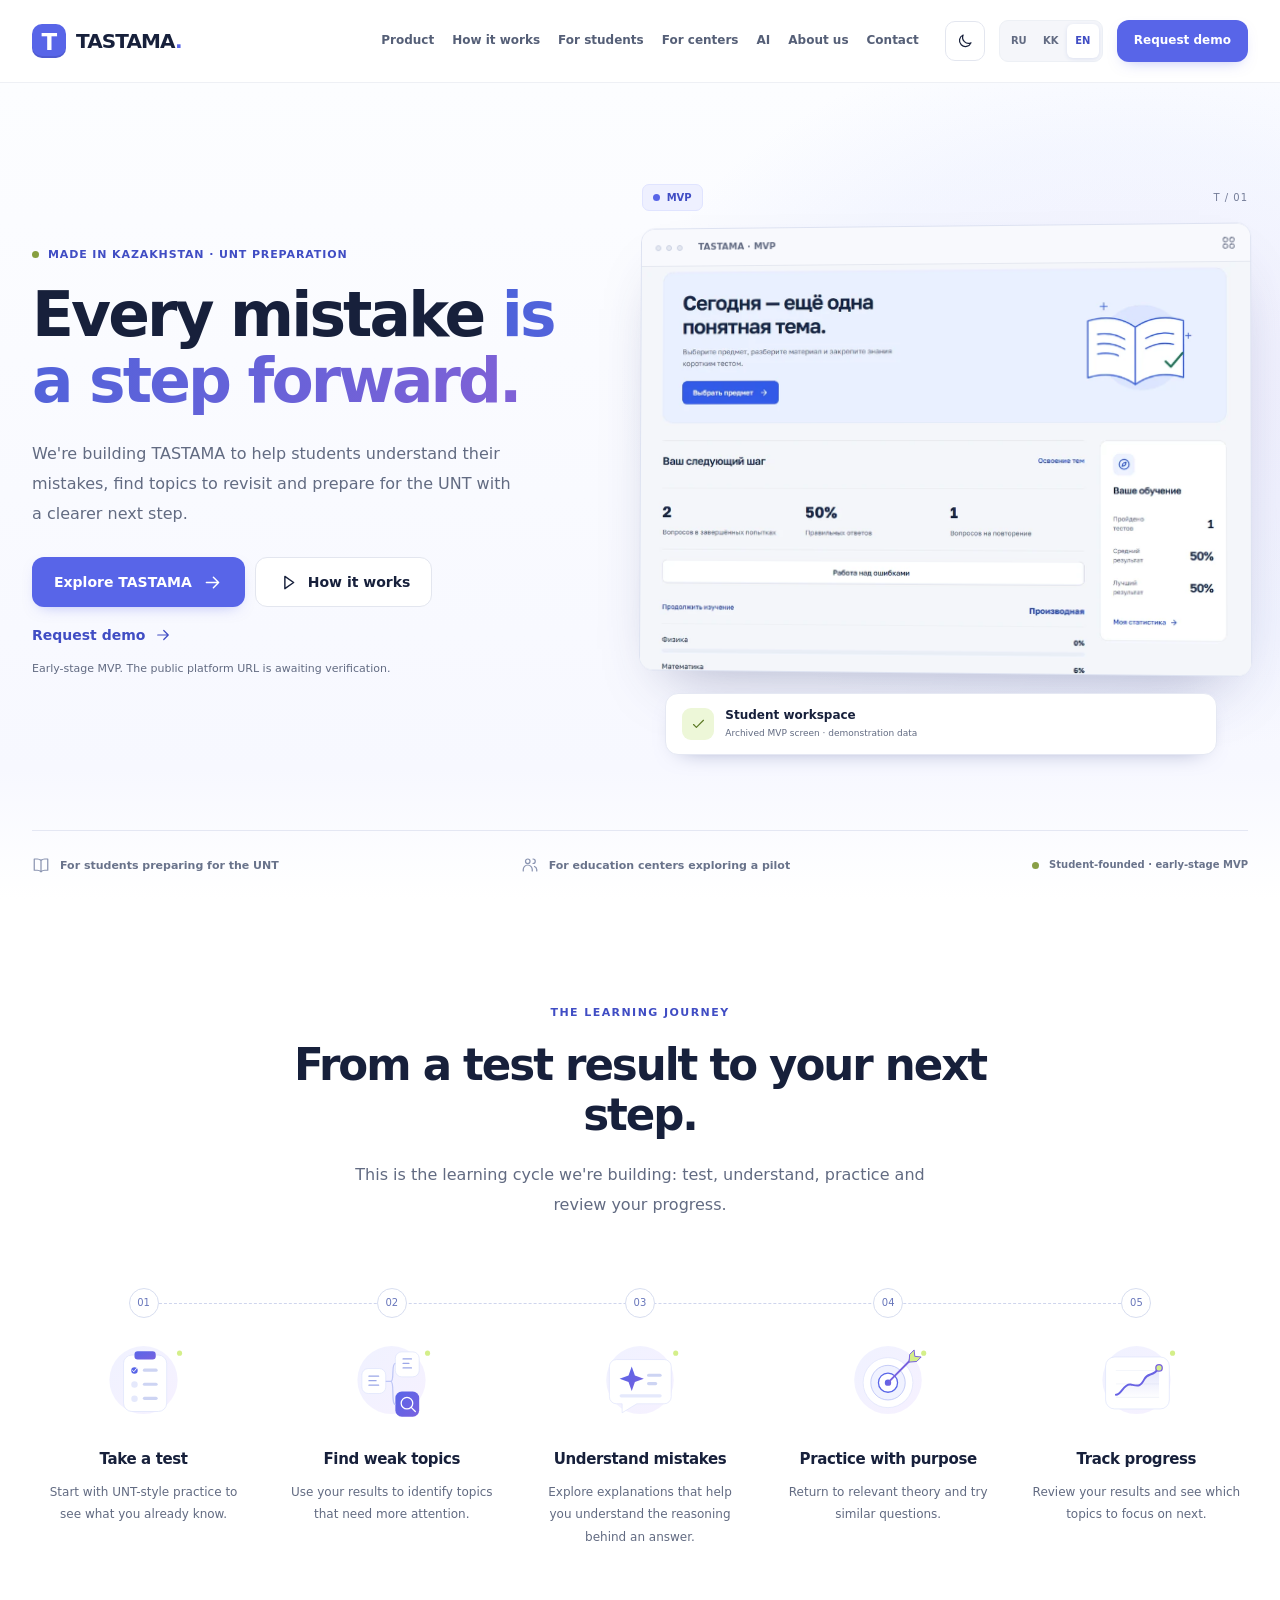
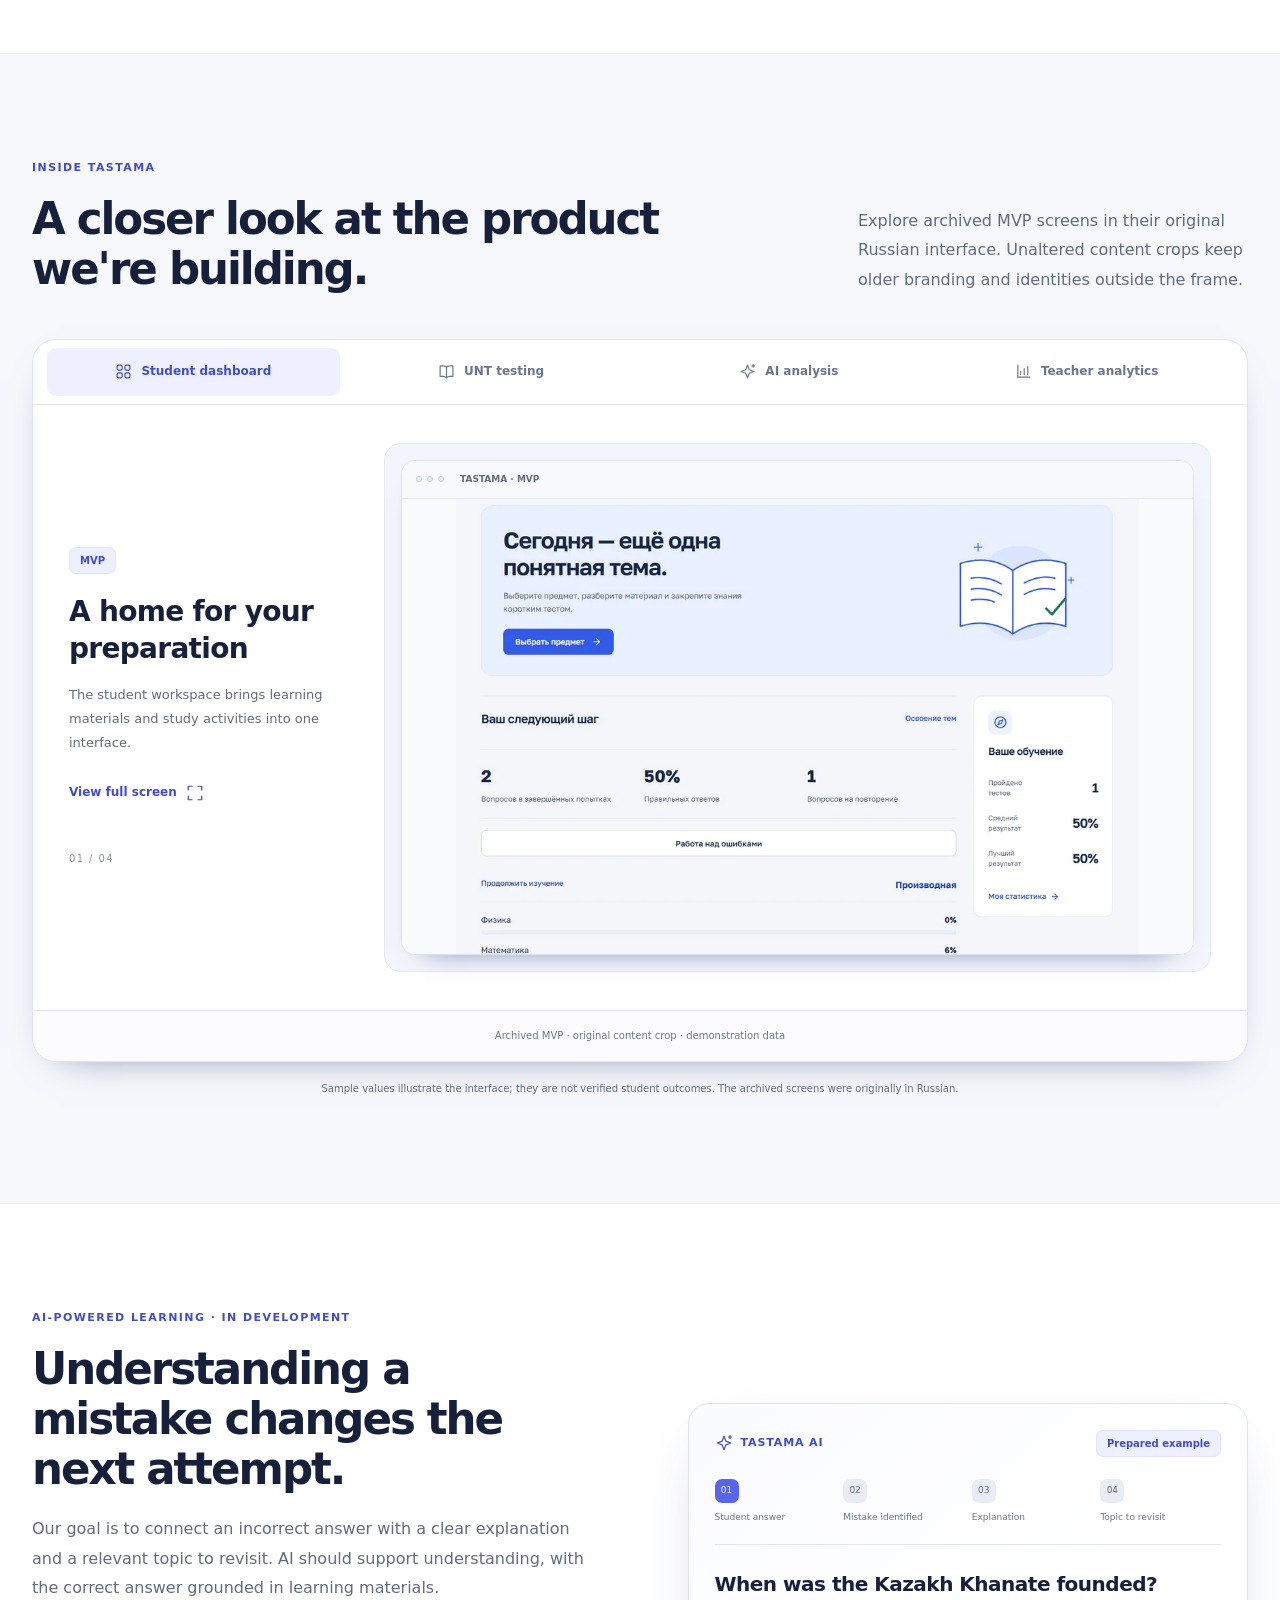
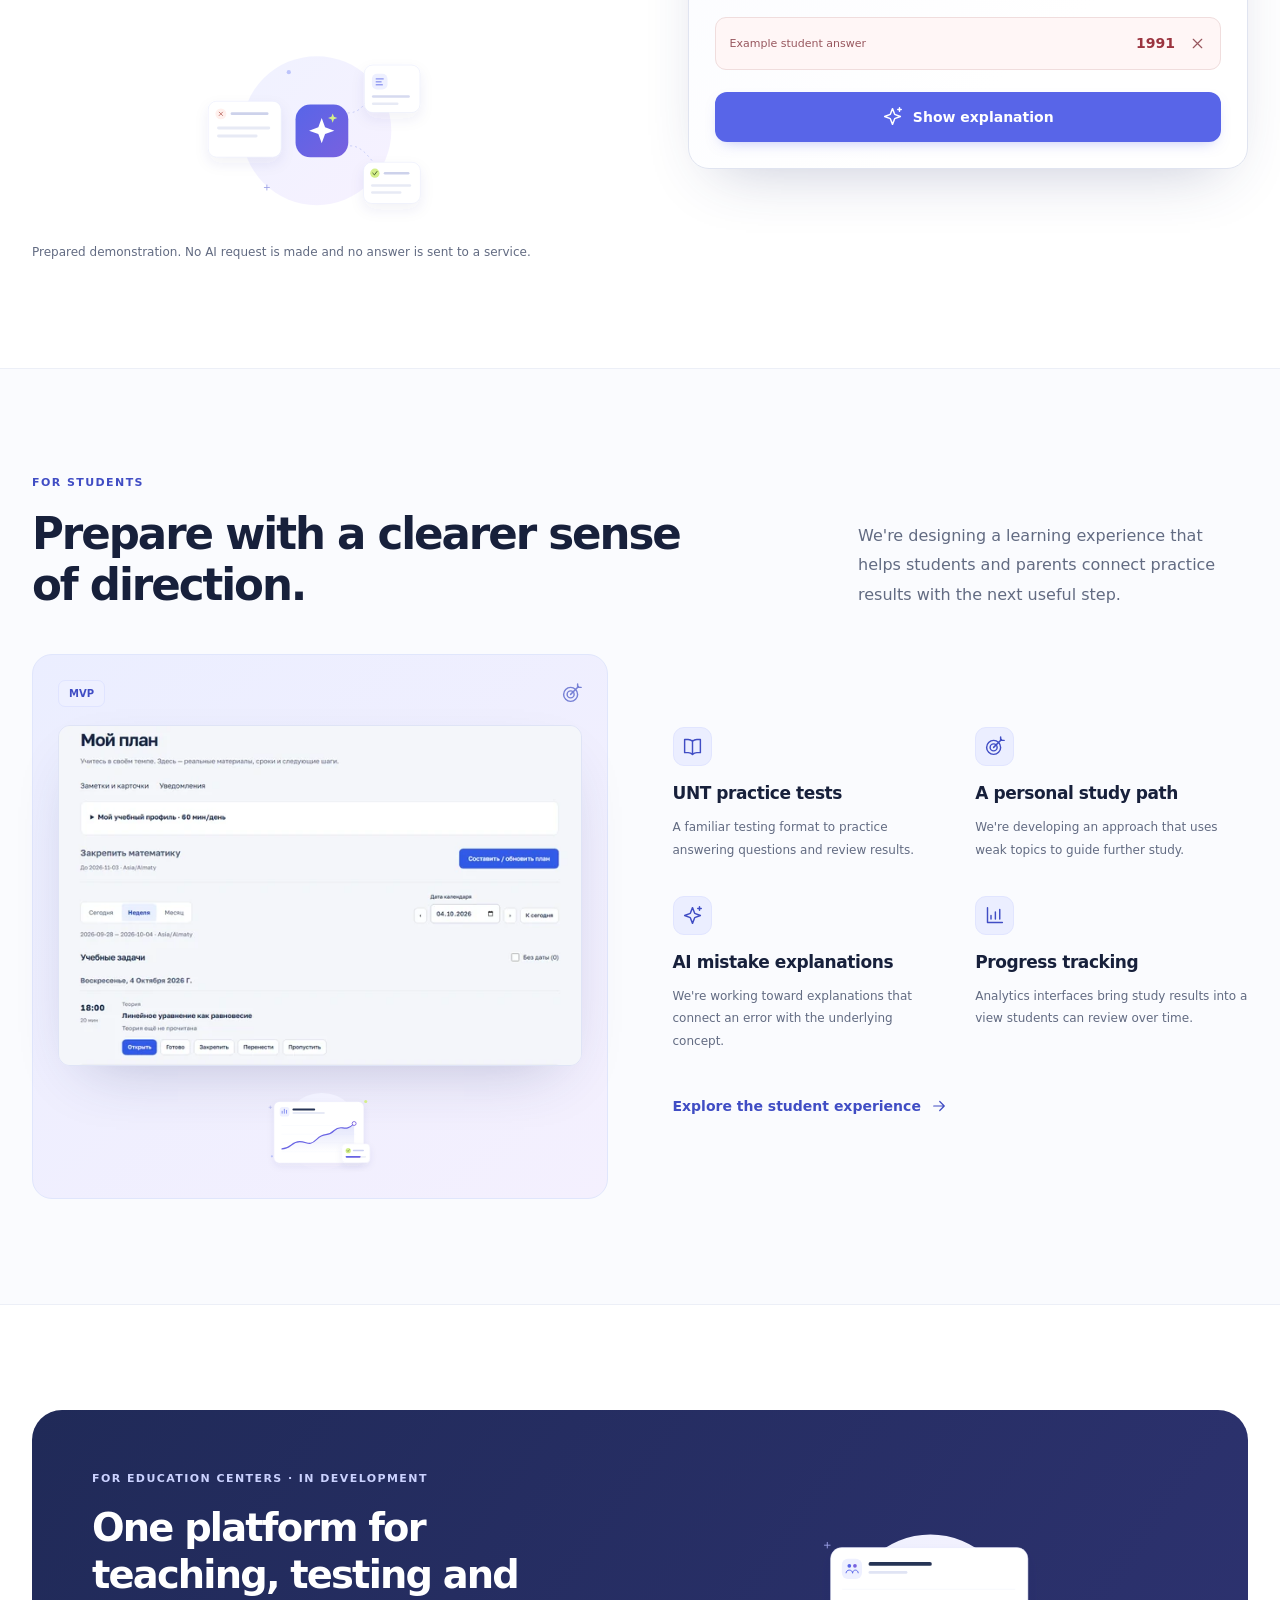
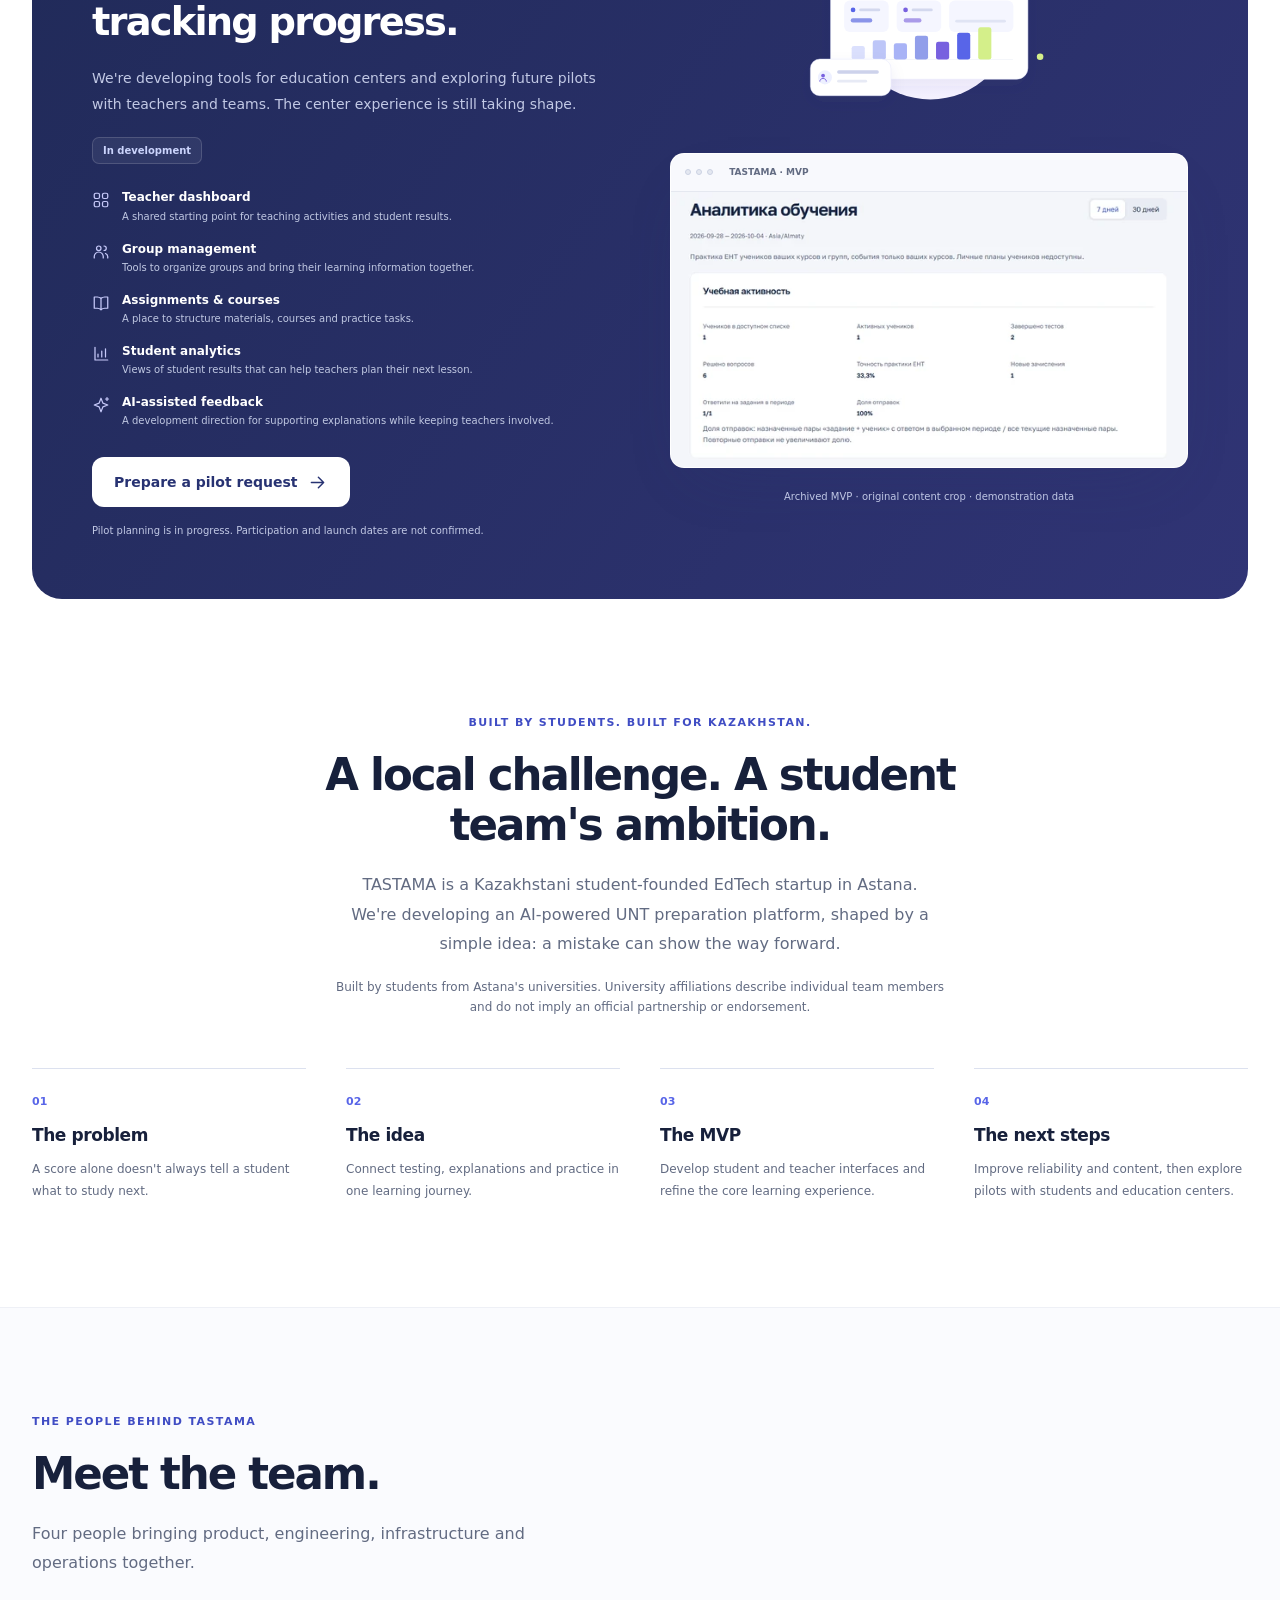
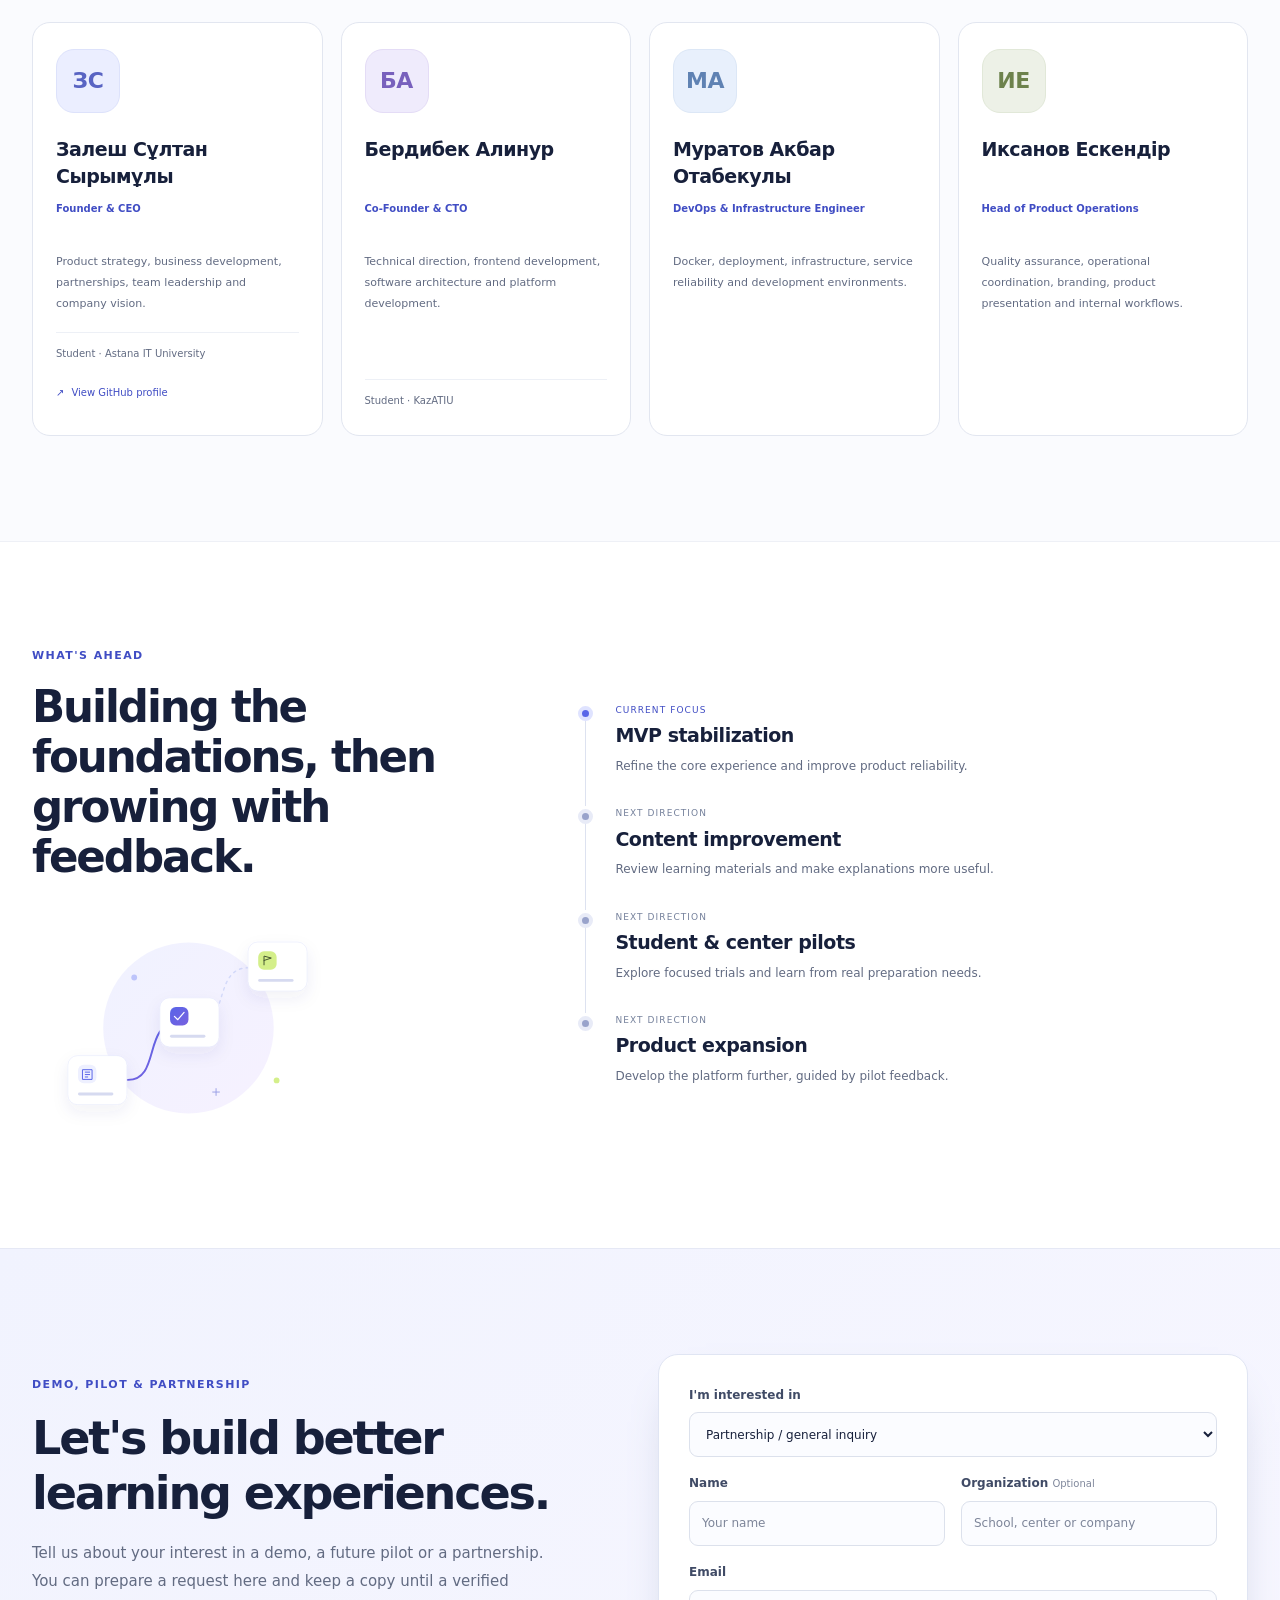
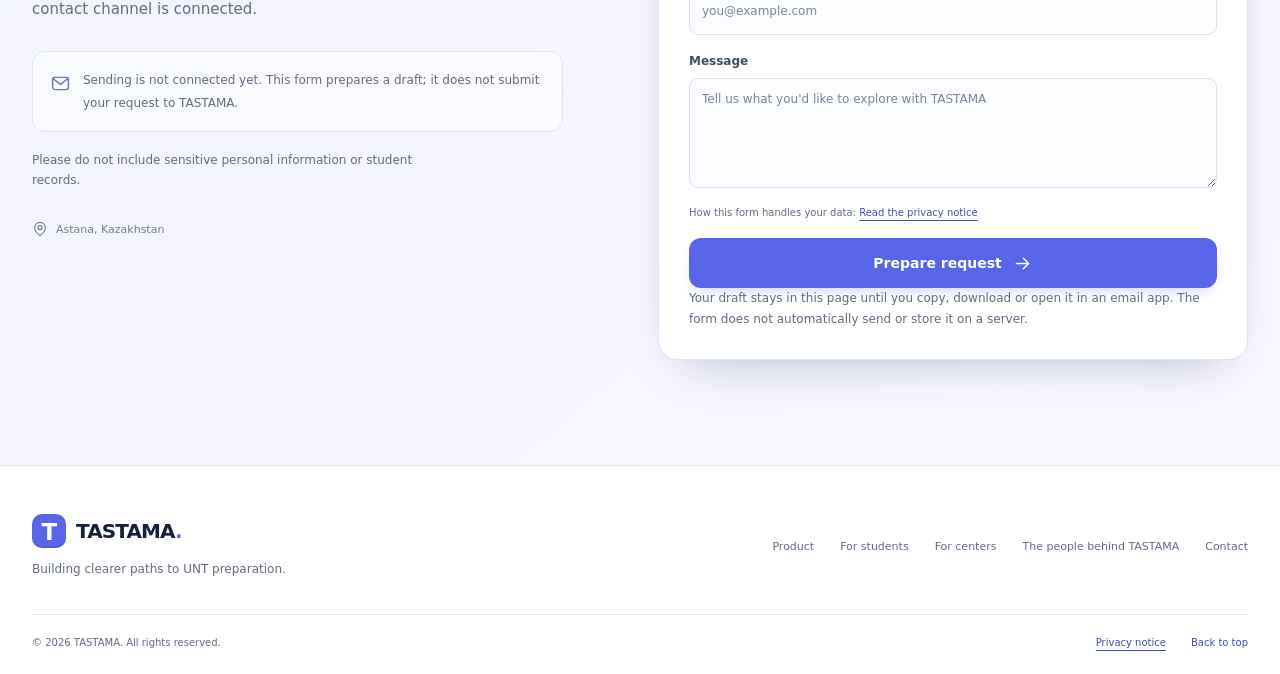
==== commit 4a2e364f: "Add switchable dark theme Follows the system setting until the visitor picks a theme; the choice is " ====
--- a/index.html
+++ b/index.html
@@ -22,20 +22,21 @@
   <link rel="alternate" hreflang="kk" href="https://tastama.tech/kk/">
   <link rel="alternate" hreflang="x-default" href="https://tastama.tech/">
   <link rel="icon" href="/assets/favicon.svg" type="image/svg+xml">
+  <script>(function(){var t;try{t=localStorage.getItem('tastama-theme')}catch(e){}if(t!=='light'&&t!=='dark')t=matchMedia('(prefers-color-scheme: dark)').matches?'dark':'light';document.documentElement.setAttribute('data-theme',t)})()</script>
   <link rel="stylesheet" href="/styles.css">
   <script src="/config.js" defer=""></script><script src="/i18n.js" defer=""></script><script src="/lib/site-utils.js" defer=""></script><script src="/script.js" defer=""></script>
   <script type="application/ld+json">{"@context":"https://schema.org","@type":"WebSite","name":"TASTAMA","url":"https://tastama.tech/","inLanguage":["en","ru","kk"],"about":{"@type":"Thing","name":"UNT preparation in Kazakhstan"}}</script>
-<noscript><style>.menu-toggle{display:none}.mobile-menu[hidden]{display:grid!important}.product-tabs{display:none}.screen-panel[hidden]{display:block!important}.showcase-screens{display:block}.screen-panel{margin-block:16px}.screenshot-button{cursor:default}.motion-ready .reveal{opacity:1;transform:none}</style></noscript>
+<noscript><style>.menu-toggle,.theme-toggle{display:none}.mobile-menu[hidden]{display:grid!important}.product-tabs{display:none}.screen-panel[hidden]{display:block!important}.showcase-screens{display:block}.screen-panel{margin-block:16px}.screenshot-button{cursor:default}.motion-ready .reveal{opacity:1;transform:none}</style></noscript>
 </head>
 <body id="top">
   <a class="skip-link" href="#main" data-i18n="a11y.skip">Skip to main content</a>
   <svg class="icon-library" xmlns="http://www.w3.org/2000/svg" aria-hidden="true">
-    <symbol id="i-arrow" viewBox="0 0 24 24"><path d="M5 12h14m-6-6 6 6-6 6"></path></symbol><symbol id="i-check" viewBox="0 0 24 24"><path d="m5 12 4 4L19 6"></path></symbol><symbol id="i-play" viewBox="0 0 24 24"><path d="m9 5 10 7-10 7Z"></path></symbol><symbol id="i-close" viewBox="0 0 24 24"><path d="m6 6 12 12M6 18 18 6"></path></symbol><symbol id="i-expand" viewBox="0 0 24 24"><path d="M8 3H3v5m13-5h5v5M3 16v5h5m13-5v5h-5"></path></symbol><symbol id="i-book" viewBox="0 0 24 24"><path d="M12 5v15M3 4h4c3 0 5 2 5 2s2-2 5-2h4v15h-4c-3 0-5 2-5 2s-2-2-5-2H3Z"></path></symbol><symbol id="i-chart" viewBox="0 0 24 24"><path d="M4 3v17h17M8 16v-4m5 4V8m5 8V5"></path></symbol><symbol id="i-users" viewBox="0 0 24 24"><circle cx="9" cy="7" r="3"></circle><path d="M3 20v-2a6 6 0 0 1 12 0v2m1-16a3 3 0 0 1 0 6m2 4a5 5 0 0 1 3 4v2"></path></symbol><symbol id="i-spark" viewBox="0 0 24 24"><path d="m12 3 2.5 6.5L21 12l-6.5 2.5L12 21l-2.5-6.5L3 12l6.5-2.5ZM20 2v4m-2-2h4"></path></symbol><symbol id="i-target" viewBox="0 0 24 24"><circle cx="11" cy="13" r="8"></circle><circle cx="11" cy="13" r="4"></circle><path d="m11 13 9-9m-1-3v4h4"></path></symbol><symbol id="i-grid" viewBox="0 0 24 24"><rect x="3" y="3" width="7" height="7" rx="2"></rect><rect x="14" y="3" width="7" height="7" rx="2"></rect><rect x="3" y="14" width="7" height="7" rx="2"></rect><rect x="14" y="14" width="7" height="7" rx="2"></rect></symbol><symbol id="i-mail" viewBox="0 0 24 24"><rect x="3" y="5" width="18" height="14" rx="3"></rect><path d="m3 6 9 7 9-7"></path></symbol><symbol id="i-pin" viewBox="0 0 24 24"><path d="M20 10c0 6-8 12-8 12S4 16 4 10a8 8 0 1 1 16 0Z"></path><circle cx="12" cy="10" r="3"></circle></symbol>
+    <symbol id="i-arrow" viewBox="0 0 24 24"><path d="M5 12h14m-6-6 6 6-6 6"></path></symbol><symbol id="i-moon" viewBox="0 0 24 24"><path d="M20 14.5A8 8 0 0 1 9.5 4a8 8 0 1 0 10.5 10.5Z"></path></symbol><symbol id="i-sun" viewBox="0 0 24 24"><circle cx="12" cy="12" r="4"></circle><path d="M12 2v2m0 16v2M4.9 4.9l1.4 1.4m11.4 11.4 1.4 1.4M2 12h2m16 0h2M4.9 19.1l1.4-1.4M17.7 6.3l1.4-1.4"></path></symbol><symbol id="i-check" viewBox="0 0 24 24"><path d="m5 12 4 4L19 6"></path></symbol><symbol id="i-play" viewBox="0 0 24 24"><path d="m9 5 10 7-10 7Z"></path></symbol><symbol id="i-close" viewBox="0 0 24 24"><path d="m6 6 12 12M6 18 18 6"></path></symbol><symbol id="i-expand" viewBox="0 0 24 24"><path d="M8 3H3v5m13-5h5v5M3 16v5h5m13-5v5h-5"></path></symbol><symbol id="i-book" viewBox="0 0 24 24"><path d="M12 5v15M3 4h4c3 0 5 2 5 2s2-2 5-2h4v15h-4c-3 0-5 2-5 2s-2-2-5-2H3Z"></path></symbol><symbol id="i-chart" viewBox="0 0 24 24"><path d="M4 3v17h17M8 16v-4m5 4V8m5 8V5"></path></symbol><symbol id="i-users" viewBox="0 0 24 24"><circle cx="9" cy="7" r="3"></circle><path d="M3 20v-2a6 6 0 0 1 12 0v2m1-16a3 3 0 0 1 0 6m2 4a5 5 0 0 1 3 4v2"></path></symbol><symbol id="i-spark" viewBox="0 0 24 24"><path d="m12 3 2.5 6.5L21 12l-6.5 2.5L12 21l-2.5-6.5L3 12l6.5-2.5ZM20 2v4m-2-2h4"></path></symbol><symbol id="i-target" viewBox="0 0 24 24"><circle cx="11" cy="13" r="8"></circle><circle cx="11" cy="13" r="4"></circle><path d="m11 13 9-9m-1-3v4h4"></path></symbol><symbol id="i-grid" viewBox="0 0 24 24"><rect x="3" y="3" width="7" height="7" rx="2"></rect><rect x="14" y="3" width="7" height="7" rx="2"></rect><rect x="3" y="14" width="7" height="7" rx="2"></rect><rect x="14" y="14" width="7" height="7" rx="2"></rect></symbol><symbol id="i-mail" viewBox="0 0 24 24"><rect x="3" y="5" width="18" height="14" rx="3"></rect><path d="m3 6 9 7 9-7"></path></symbol><symbol id="i-pin" viewBox="0 0 24 24"><path d="M20 10c0 6-8 12-8 12S4 16 4 10a8 8 0 1 1 16 0Z"></path><circle cx="12" cy="10" r="3"></circle></symbol>
   </svg>
   <header class="site-header"><div class="container nav-wrap">
     <a class="brand" href="#top" data-i18n-aria="a11y.home" aria-label="TASTAMA home"><span class="brand-mark" aria-hidden="true">T</span><span>TASTAMA<span class="brand-dot" aria-hidden="true">.</span></span></a>
     <nav class="desktop-nav" data-i18n-aria="a11y.primary" aria-label="Main navigation"><a href="#product" data-i18n="nav.product">Product</a><a href="#how" data-i18n="nav.how">How it works</a><a href="#students" data-i18n="nav.students">For students</a><a href="#centers" data-i18n="nav.centers">For centers</a><a href="#ai" data-i18n="nav.ai">AI</a><a href="#about" data-i18n="nav.about">About us</a><a href="#contact" data-i18n="nav.contact">Contact</a></nav>
-    <div class="nav-actions"><div class="language-switcher" role="group" data-i18n-aria="a11y.language" aria-label="Website language"><a href="/ru/" class="lang-btn" data-lang="ru" lang="ru" aria-label="RU — Русский" aria-current="false">RU</a><a href="/kk/" class="lang-btn" data-lang="kk" lang="kk" aria-label="KK — Қазақша" aria-current="false">KK</a><a href="/en/" class="lang-btn active" data-lang="en" lang="en" aria-label="EN — English" aria-current="true">EN</a></div><a class="button button-small header-cta js-platform-link" href="#contact" data-intent="demo" data-event="request_demo" data-i18n="nav.demo">Request demo</a><button class="menu-toggle" type="button" aria-controls="mobile-menu" aria-expanded="false" data-i18n-aria="a11y.menuOpen" aria-label="Open navigation menu"><span></span><span></span></button></div>
+    <div class="nav-actions"><button class="theme-toggle" type="button" data-i18n-aria="a11y.themeDark" aria-label="Switch to dark theme"><svg class="icon i-moon" aria-hidden="true"><use href="#i-moon"></use></svg><svg class="icon i-sun" aria-hidden="true"><use href="#i-sun"></use></svg></button><div class="language-switcher" role="group" data-i18n-aria="a11y.language" aria-label="Website language"><a href="/ru/" class="lang-btn" data-lang="ru" lang="ru" aria-label="RU — Русский" aria-current="false">RU</a><a href="/kk/" class="lang-btn" data-lang="kk" lang="kk" aria-label="KK — Қазақша" aria-current="false">KK</a><a href="/en/" class="lang-btn active" data-lang="en" lang="en" aria-label="EN — English" aria-current="true">EN</a></div><a class="button button-small header-cta js-platform-link" href="#contact" data-intent="demo" data-event="request_demo" data-i18n="nav.demo">Request demo</a><button class="menu-toggle" type="button" aria-controls="mobile-menu" aria-expanded="false" data-i18n-aria="a11y.menuOpen" aria-label="Open navigation menu"><span></span><span></span></button></div>
   </div><nav class="mobile-menu" id="mobile-menu" hidden="" data-i18n-aria="a11y.primary" aria-label="Main navigation"><a href="#product" data-i18n="nav.product">Product</a><a href="#how" data-i18n="nav.how">How it works</a><a href="#students" data-i18n="nav.students">For students</a><a href="#centers" data-i18n="nav.centers">For centers</a><a href="#ai" data-i18n="nav.ai">AI</a><a href="#about" data-i18n="nav.about">About us</a><a href="#contact" data-i18n="nav.contact">Contact</a><a class="button js-platform-link" href="#contact" data-intent="demo" data-event="request_demo" data-i18n="nav.demo">Request demo</a></nav></header>
   <main id="main" tabindex="-1">
     <section class="hero" aria-labelledby="hero-title"><div class="hero-orbit" aria-hidden="true"></div><div class="container hero-grid">
--- a/styles.css
+++ b/styles.css
@@ -27,4 +27,28 @@
 @media(max-width:370px){.container{width:calc(100% - 28px)}.nav-wrap{gap:6px}.brand{font-size:16px;gap:6px}.brand-mark{width:28px;height:28px;font-size:19px}.nav-actions{gap:6px}.lang-btn{min-width:27px;min-height:35px;font-size:9px}.menu-toggle{width:38px;height:41px;padding:9px}.hero h1{font-size:42px}.hero-actions{display:grid}.hero-actions>.button{width:100%}.hero-caption{width:100%;padding:11px}.hero-caption strong{font-size:11px}.hero-caption span:not(.caption-icon){font-size:8px}.step{grid-template-columns:30px 59px 1fr;column-gap:11px}.step>img{width:59px}.team-grid{grid-template-columns:1fr}.team-card h3{font-size:22px}.team-bio{font-size:12px}.team-university{font-size:10px}.team-card{padding:26px}.benefit-grid{gap:24px 18px}.benefit h3{font-size:15px}.centers-shell{padding:26px 20px}.contact-form{padding:22px 17px}.contact-copy h2{font-size:33px}.ai-demo{padding:18px}.product-tabs>button{font-size:10px;padding:8px}.product-tabs .icon{width:15px;height:15px}}
 @media(prefers-reduced-motion:reduce){html{scroll-behavior:auto}*,*:before,*:after{animation:none!important;transition:none!important}.motion-ready .reveal{opacity:1;transform:none}.hero-browser{transform:none}}
 .browser-bar,.footer-bottom{color:#626b82}.dialog-open{overflow:hidden}#contact-fields{border:0;margin:0;padding:0;min-width:0}
+/* Theme toggle */
+.theme-toggle{display:grid;place-items:center;width:40px;height:40px;padding:0;border:1px solid var(--line);border-radius:10px;background:transparent;color:var(--ink);flex-shrink:0;transition:color .2s,border-color .2s}.theme-toggle:hover{color:var(--blue-dark);border-color:#c9cff0}.theme-toggle .icon{width:18px;height:18px}.theme-toggle .i-sun,[data-theme="dark"] .theme-toggle .i-moon{display:none}[data-theme="dark"] .theme-toggle .i-sun{display:block}
+@media(max-width:699px){.theme-toggle{width:38px;height:38px}}
+@media(max-width:370px){.theme-toggle{width:34px;height:38px}}
+/* Dark theme: overrides only, so the light theme stays exactly as authored. Print always uses the light theme. */
+@media screen{
+:root[data-theme="dark"]{color-scheme:dark;--ink:#e7eaf6;--muted:#a2aac3;--subtle:#8b94b2;--blue:#7c87ff;--blue-dark:#aab2ff;--violet:#9b88f0;--line:#262f4d;--paper:#0d1222;--soft:#121a2f;--surface:#151c33;--surface-2:#1a2240;--tint:#1f2850;--tint-line:#2d3870;--field:#10172b;--shadow:0 24px 60px -28px rgba(0,0,0,.7)}
+[data-theme="dark"] ::selection{background:#34408a;color:#fff}[data-theme="dark"] .skip-link{background:#fff;color:#0d1222}
+[data-theme="dark"] .button{background:#5865e8;box-shadow:0 6px 18px -8px #000a}[data-theme="dark"] .button:hover{background:#4a56d8;box-shadow:0 9px 22px -10px #000c}[data-theme="dark"] .button-secondary{background:var(--surface-2);border-color:var(--tint-line);color:var(--ink)}[data-theme="dark"] .button-secondary:hover{background:#242d52}[data-theme="dark"] .button-light{background:#fff;color:#273272}[data-theme="dark"] .button-light:hover{background:#ecefff}
+[data-theme="dark"] .tiny-pill:not(.dark-pill){background:var(--tint);border-color:var(--tint-line)}
+[data-theme="dark"] .site-header{background:rgba(13,18,34,.94);border-bottom-color:var(--line)}[data-theme="dark"] .site-header.scrolled{box-shadow:0 3px 20px #0009}[data-theme="dark"] .desktop-nav a{color:var(--muted)}[data-theme="dark"] .desktop-nav a:hover{color:var(--blue-dark)}[data-theme="dark"] .language-switcher{background:var(--surface);border-color:var(--line)}[data-theme="dark"] .lang-btn{color:var(--subtle)}[data-theme="dark"] .lang-btn.active{background:var(--tint);color:var(--blue-dark);box-shadow:none}[data-theme="dark"] .menu-toggle{background:var(--surface)}[data-theme="dark"] .mobile-menu{background:var(--paper)}[data-theme="dark"] .theme-toggle:hover{border-color:var(--tint-line)}
+[data-theme="dark"] .hero{background:linear-gradient(180deg,#10162b,#0f1529 84%,var(--paper))}[data-theme="dark"] .hero-orbit{background:radial-gradient(ellipse,#7763e433,#5b6cff1f 45%,transparent 66%)}[data-theme="dark"] .gradient-text{background:linear-gradient(110deg,#7d8dff,#a68bff);-webkit-background-clip:text;background-clip:text}[data-theme="dark"] .visual-index{color:var(--subtle)}
+[data-theme="dark"] .browser-frame{border-color:#2a3356;background:var(--surface)}[data-theme="dark"] .browser-bar{background:#171f38;border-bottom-color:var(--line);color:var(--subtle)}[data-theme="dark"] .browser-dots i{border-color:#3a4570;background:#2a3356}[data-theme="dark"] .hero-browser{box-shadow:0 30px 60px -30px #000c}[data-theme="dark"] .screenshot-button{background:var(--surface)}[data-theme="dark"] .browser-frame img,[data-theme="dark"] .student-visual>img:not(.progress-art){filter:brightness(.92)}
+[data-theme="dark"] .hero-caption{background:var(--surface);border-color:var(--line);box-shadow:0 8px 24px -16px #000}[data-theme="dark"] .caption-icon{background:#26331a;color:#b5d36a}[data-theme="dark"] .audience-strip{border-top-color:var(--line)}[data-theme="dark"] .audience-strip>span{color:var(--muted)}[data-theme="dark"] .audience-strip .icon{color:var(--subtle)}
+[data-theme="dark"] .steps:before{border-color:#34406b}[data-theme="dark"] .step-index{border-color:#2f3a63;background:var(--surface);color:#9aa4ff}
+[data-theme="dark"] .product-section{background:var(--soft);border-color:var(--line)}[data-theme="dark"] .showcase{border-color:var(--line);background:var(--surface);box-shadow:0 15px 40px -28px #000}[data-theme="dark"] .product-tabs>button{color:var(--muted)}[data-theme="dark"] .product-tabs>button[aria-selected="true"]{color:var(--blue-dark);background:var(--tint)}[data-theme="dark"] .showcase-number{color:var(--subtle)}[data-theme="dark"] .showcase-screens{background:var(--field);border-color:var(--line)}[data-theme="dark"] .screen-panel .browser-frame{box-shadow:0 15px 28px -24px #000}[data-theme="dark"] .showcase-caption{color:var(--subtle);background:#131a30}
+[data-theme="dark"] .ai-section{background:var(--paper)}[data-theme="dark"] .ai-demo{border-color:var(--line);background:linear-gradient(140deg,#182040,var(--surface) 65%)}[data-theme="dark"] .ai-flow>li{color:var(--muted)}[data-theme="dark"] .ai-flow>li>span:first-child{background:#222b4a}[data-theme="dark"] .ai-flow>li.active>span:first-child{background:var(--blue);color:#0d1222}[data-theme="dark"] .answer-card{background:#2a1520;border-color:#4a2632;color:#f0a6b0}[data-theme="dark"] .answer-card>strong{color:#ff9aa8}[data-theme="dark"] .correct-answer{color:#8fd19e}[data-theme="dark"] .topic-recommendation{background:var(--tint);border-color:var(--tint-line)}[data-theme="dark"] .topic-recommendation p{color:var(--muted)}
+[data-theme="dark"] .students-section{background:var(--soft);border-color:var(--line)}[data-theme="dark"] .student-visual{background:linear-gradient(140deg,#1a2147,#211c42);border-color:var(--tint-line)}[data-theme="dark"] .student-visual-head>.icon{color:#9aa4ff}[data-theme="dark"] .student-visual>img:not(.progress-art){border-color:var(--line)}[data-theme="dark"] .icon-tile{background:var(--tint);border-color:var(--tint-line)}[data-theme="dark"] .centers-section{background:var(--paper)}[data-theme="dark"] .centers-shell{box-shadow:inset 0 0 0 1px #ffffff14}[data-theme="dark"] .centers-visual .browser-frame{border-color:#ffffff40}
+[data-theme="dark"] .story-line>li{border-top-color:var(--line)}[data-theme="dark"] .team-section{background:var(--soft);border-color:var(--line)}[data-theme="dark"] .team-card{background:var(--surface);border-color:var(--line)}[data-theme="dark"] .team-avatar{background:var(--tint);color:#a5adff;border-color:var(--tint-line)}[data-theme="dark"] .avatar-two{background:#2a2150;color:#c3b2ff;border-color:#3a2f6b}[data-theme="dark"] .avatar-three{background:#1a2a45;color:#9cc3f5;border-color:#24395e}[data-theme="dark"] .avatar-four{background:#1f2a1c;color:#b7d08f;border-color:#2e3d27}[data-theme="dark"] .team-university{border-top-color:var(--line)}
+[data-theme="dark"] .roadmap>li:before{background:#2a3356}[data-theme="dark"] .roadmap-dot{border-color:var(--tint);background:#59638c}[data-theme="dark"] .roadmap>li:first-child>.roadmap-dot{border-color:var(--tint-line)}[data-theme="dark"] .roadmap-status{color:var(--subtle)}
+[data-theme="dark"] .contact-section{background:linear-gradient(140deg,#121a33,#16152f);border-color:var(--line)}[data-theme="dark"] .contact-notice{border-color:var(--line);background:#ffffff08}[data-theme="dark"] .contact-notice>.icon{color:#9aa4ff}[data-theme="dark"] .contact-location{color:var(--subtle)}[data-theme="dark"] .contact-form{border-color:var(--line);background:var(--surface);box-shadow:0 20px 50px -30px #000}[data-theme="dark"] .form-field>label{color:#c9cfe3}[data-theme="dark"] .optional{color:var(--subtle)}[data-theme="dark"] .form-field input,[data-theme="dark"] .form-field textarea,[data-theme="dark"] .form-field select{border-color:#2f3a63;background:var(--field)}[data-theme="dark"] .form-field input::placeholder,[data-theme="dark"] .form-field textarea::placeholder{color:#7f88a6}[data-theme="dark"] .form-field [aria-invalid="true"]{border-color:#e0687f}[data-theme="dark"] .field-error{color:#ff8f9f}[data-theme="dark"] .form-status{color:#8fc9d6}[data-theme="dark"] .form-status.error{color:#ff8f9f}[data-theme="dark"] .draft-result>textarea{background:var(--field);color:#c9cfe3}
+[data-theme="dark"] .site-footer{background:var(--paper)}[data-theme="dark"] .footer-top nav{color:var(--muted)}[data-theme="dark"] .browser-bar,[data-theme="dark"] .footer-bottom{color:var(--subtle)}
+[data-theme="dark"] dialog{background:var(--surface);border-color:var(--line);box-shadow:0 30px 100px #000}[data-theme="dark"] dialog::backdrop{background:#000000c0}[data-theme="dark"] .image-dialog-toolbar,[data-theme="dark"] .image-dialog-bottom{background:var(--surface)}[data-theme="dark"] .icon-button{border-color:var(--line);background:var(--surface-2)}[data-theme="dark"] .icon-button:hover{background:#242d52}[data-theme="dark"] .image-dialog-content{background:#0b101e}[data-theme="dark"] .image-dialog-content>img{border-color:var(--line)}
+}
 @media print{.site-header,.hero-actions,.contact-form,.site-footer,.image-dialog,.privacy-dialog{display:none!important}.section{padding:30px 0}.reveal{opacity:1!important;transform:none!important}.container{width:100%}.centers-shell{background:#fff;color:var(--ink)}.centers-copy p,.center-features span{color:var(--muted)}}
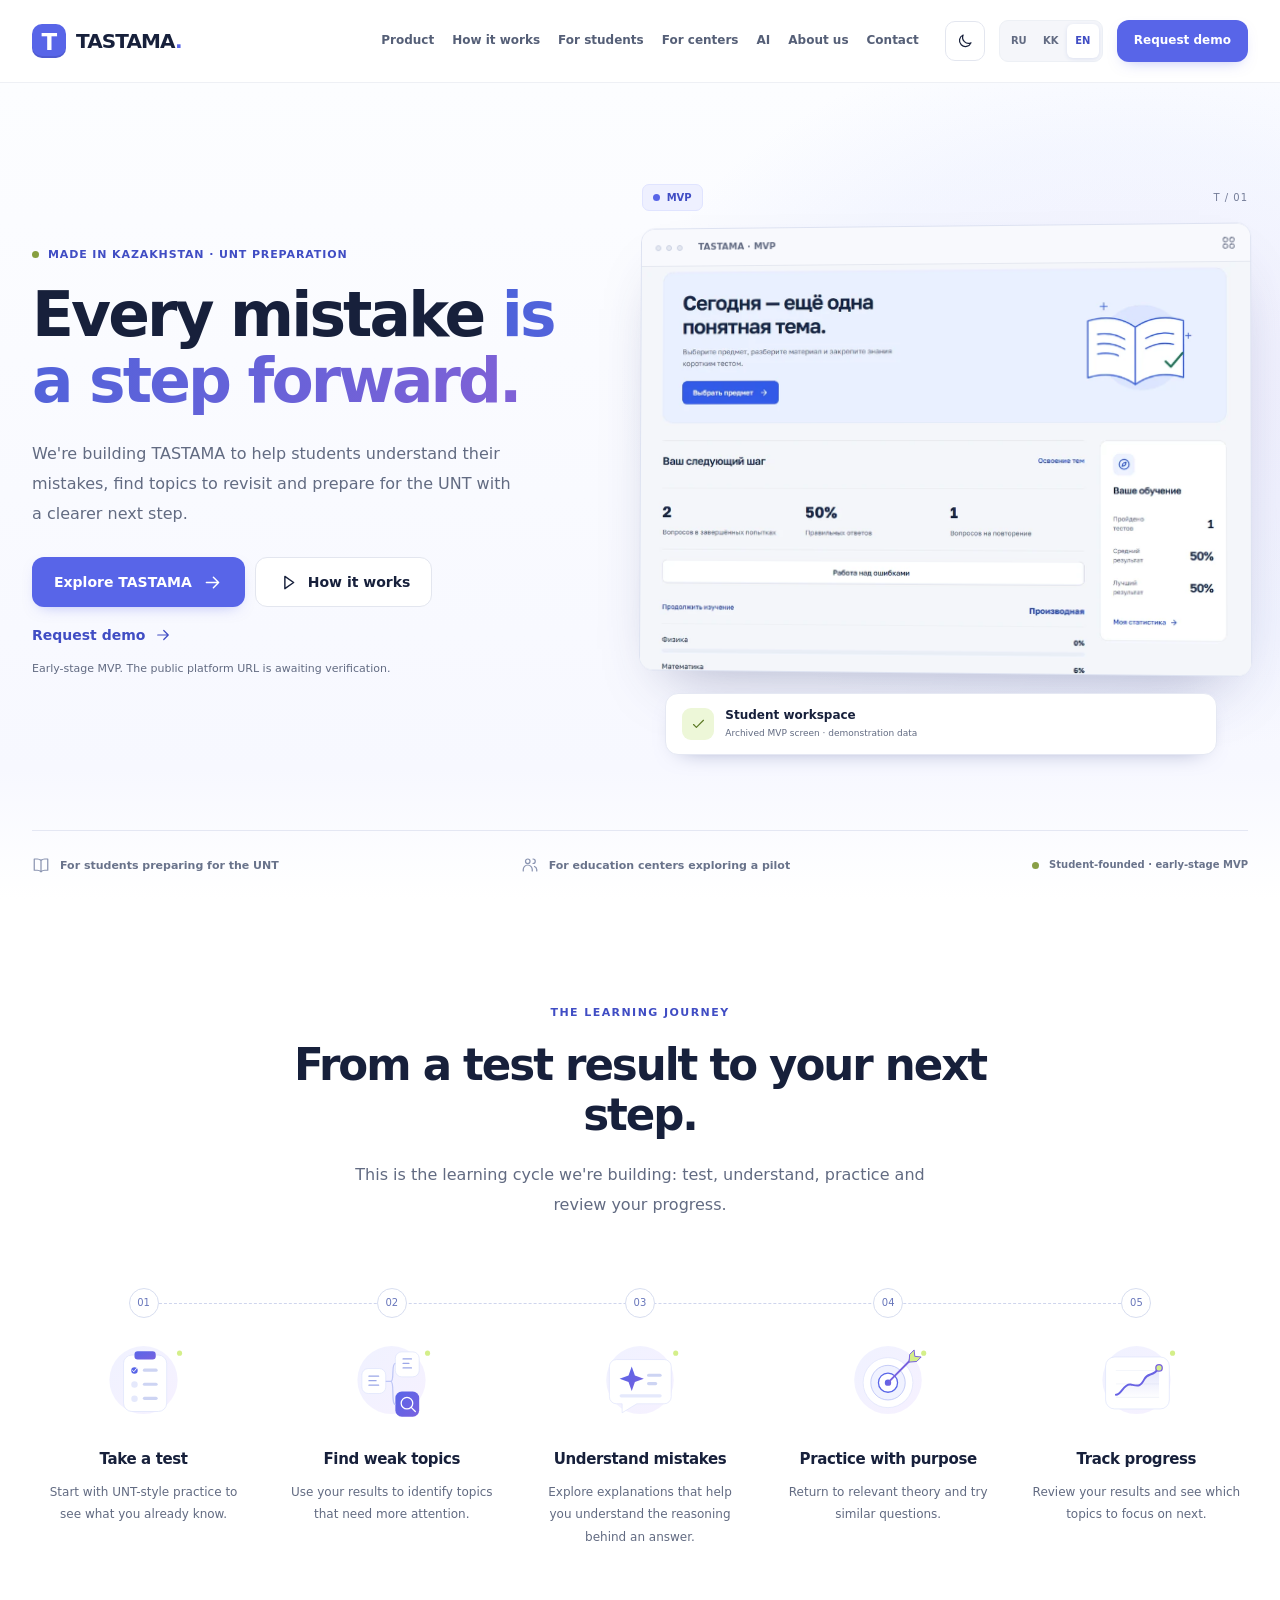
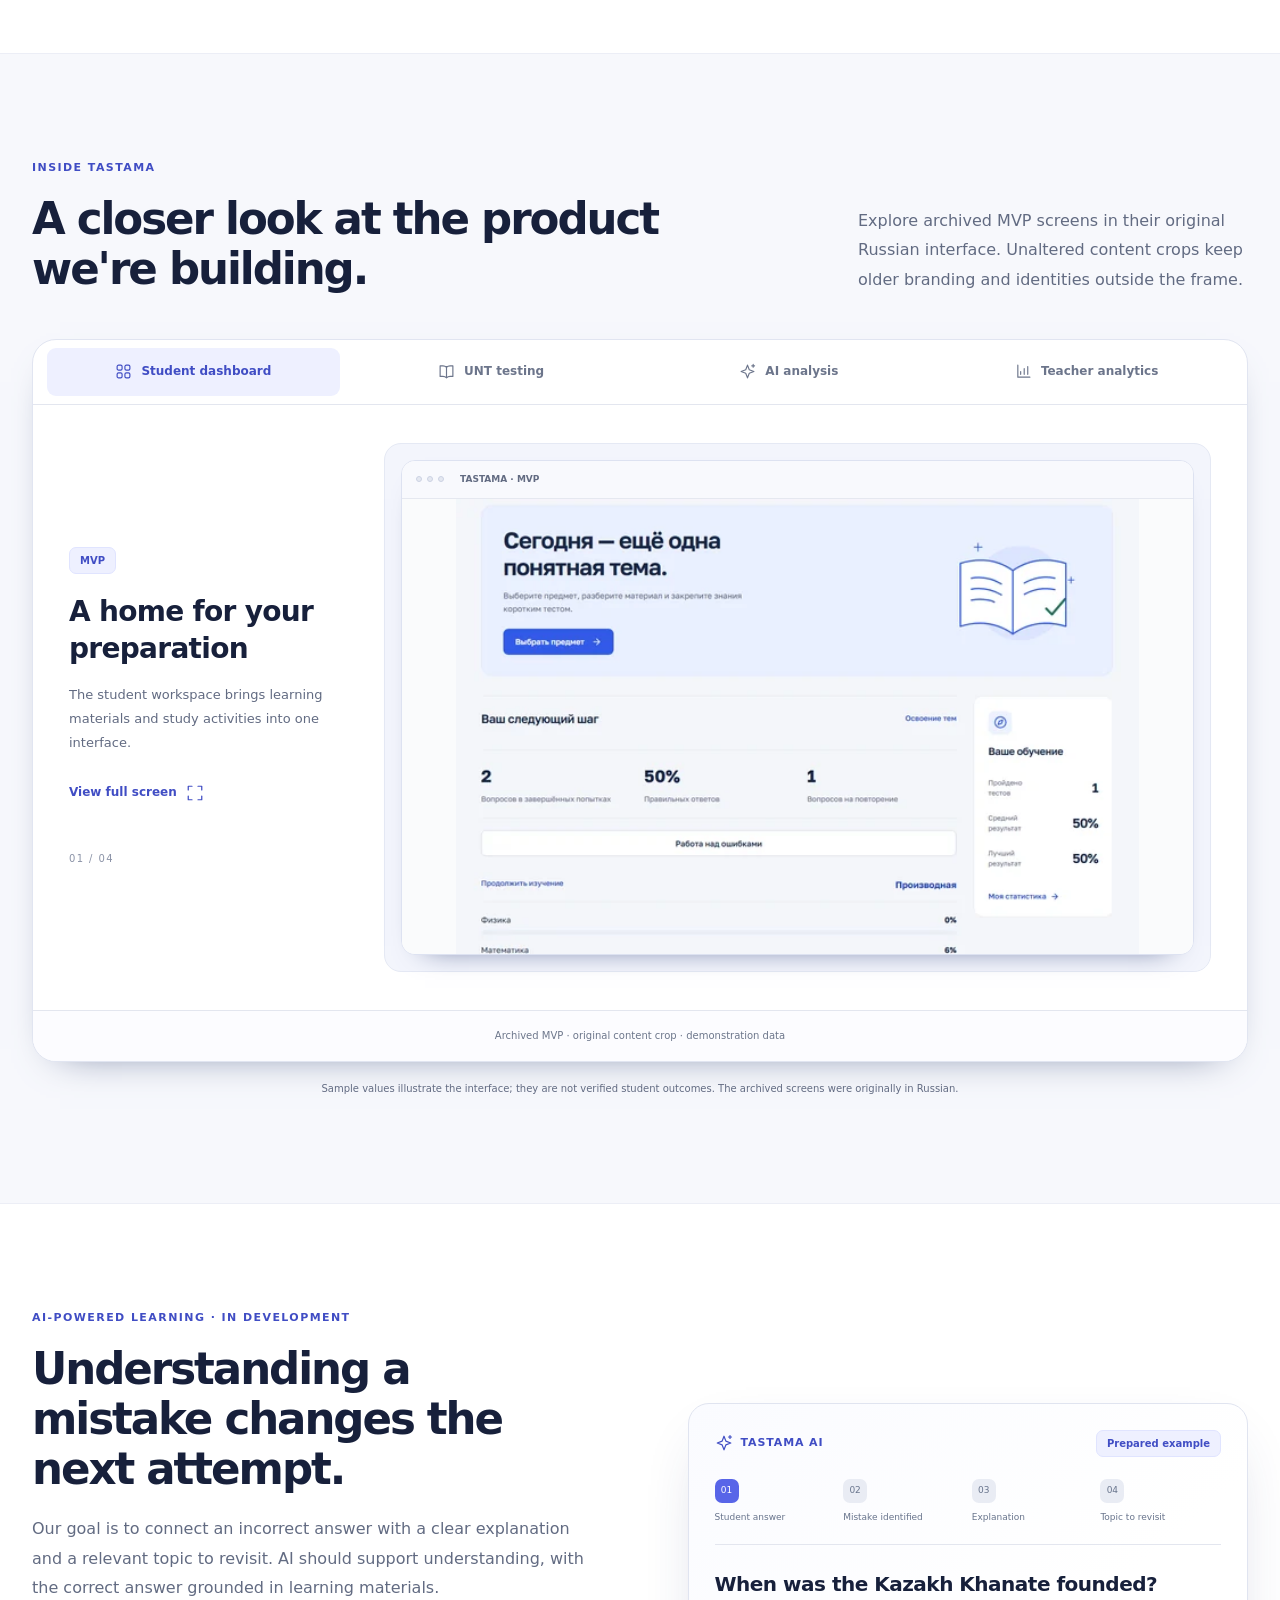
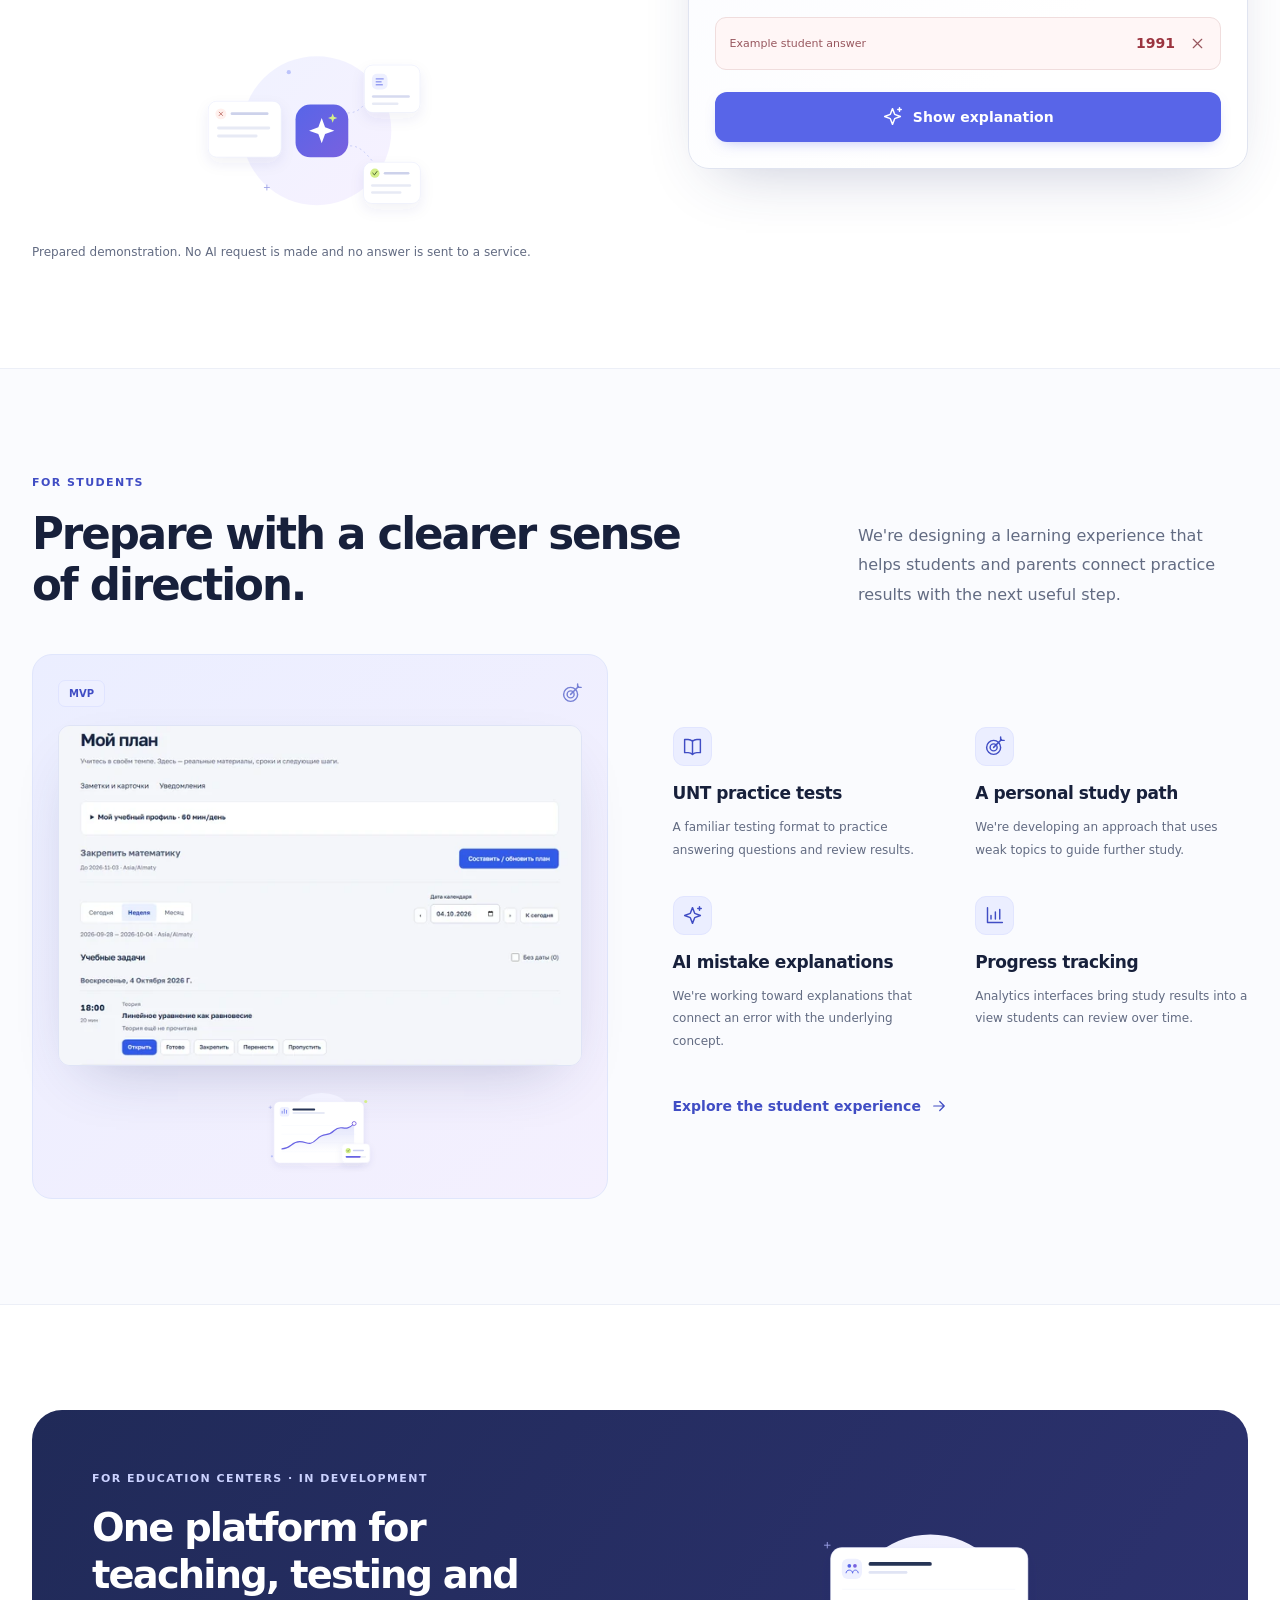
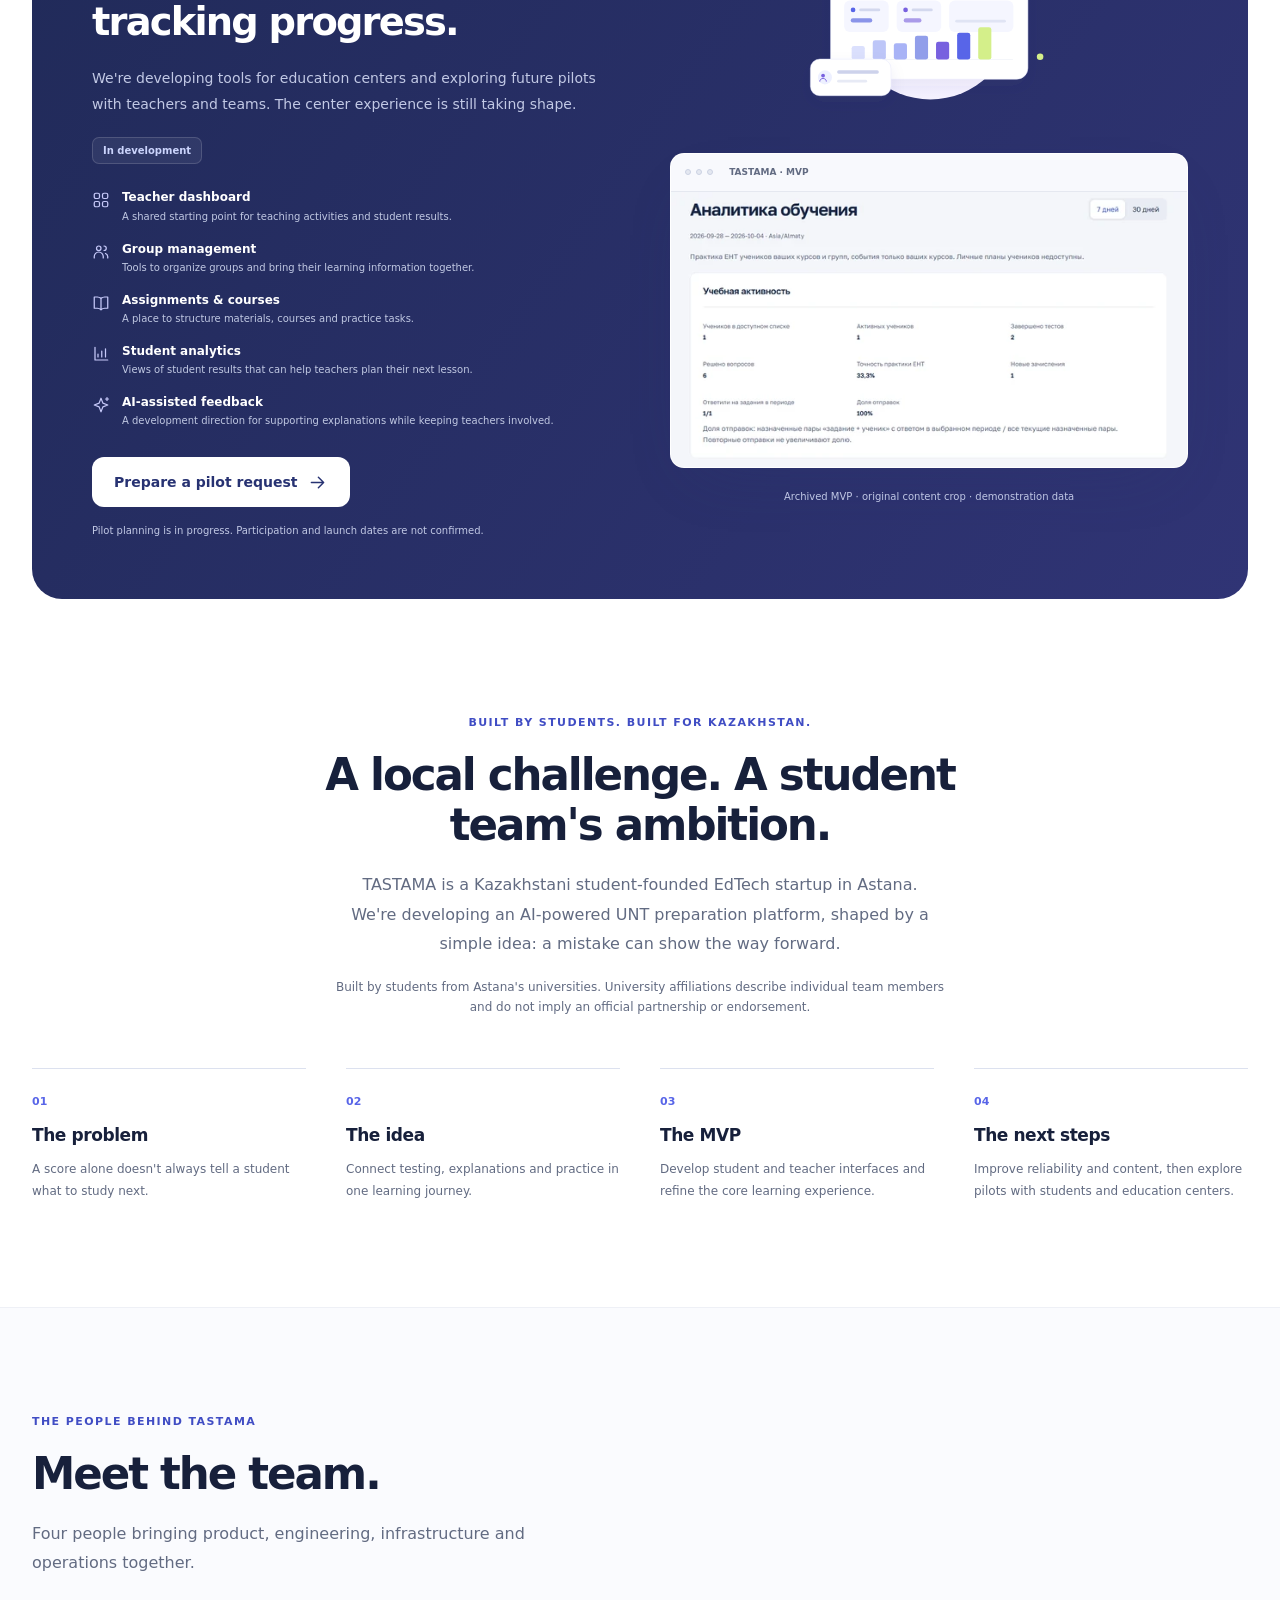
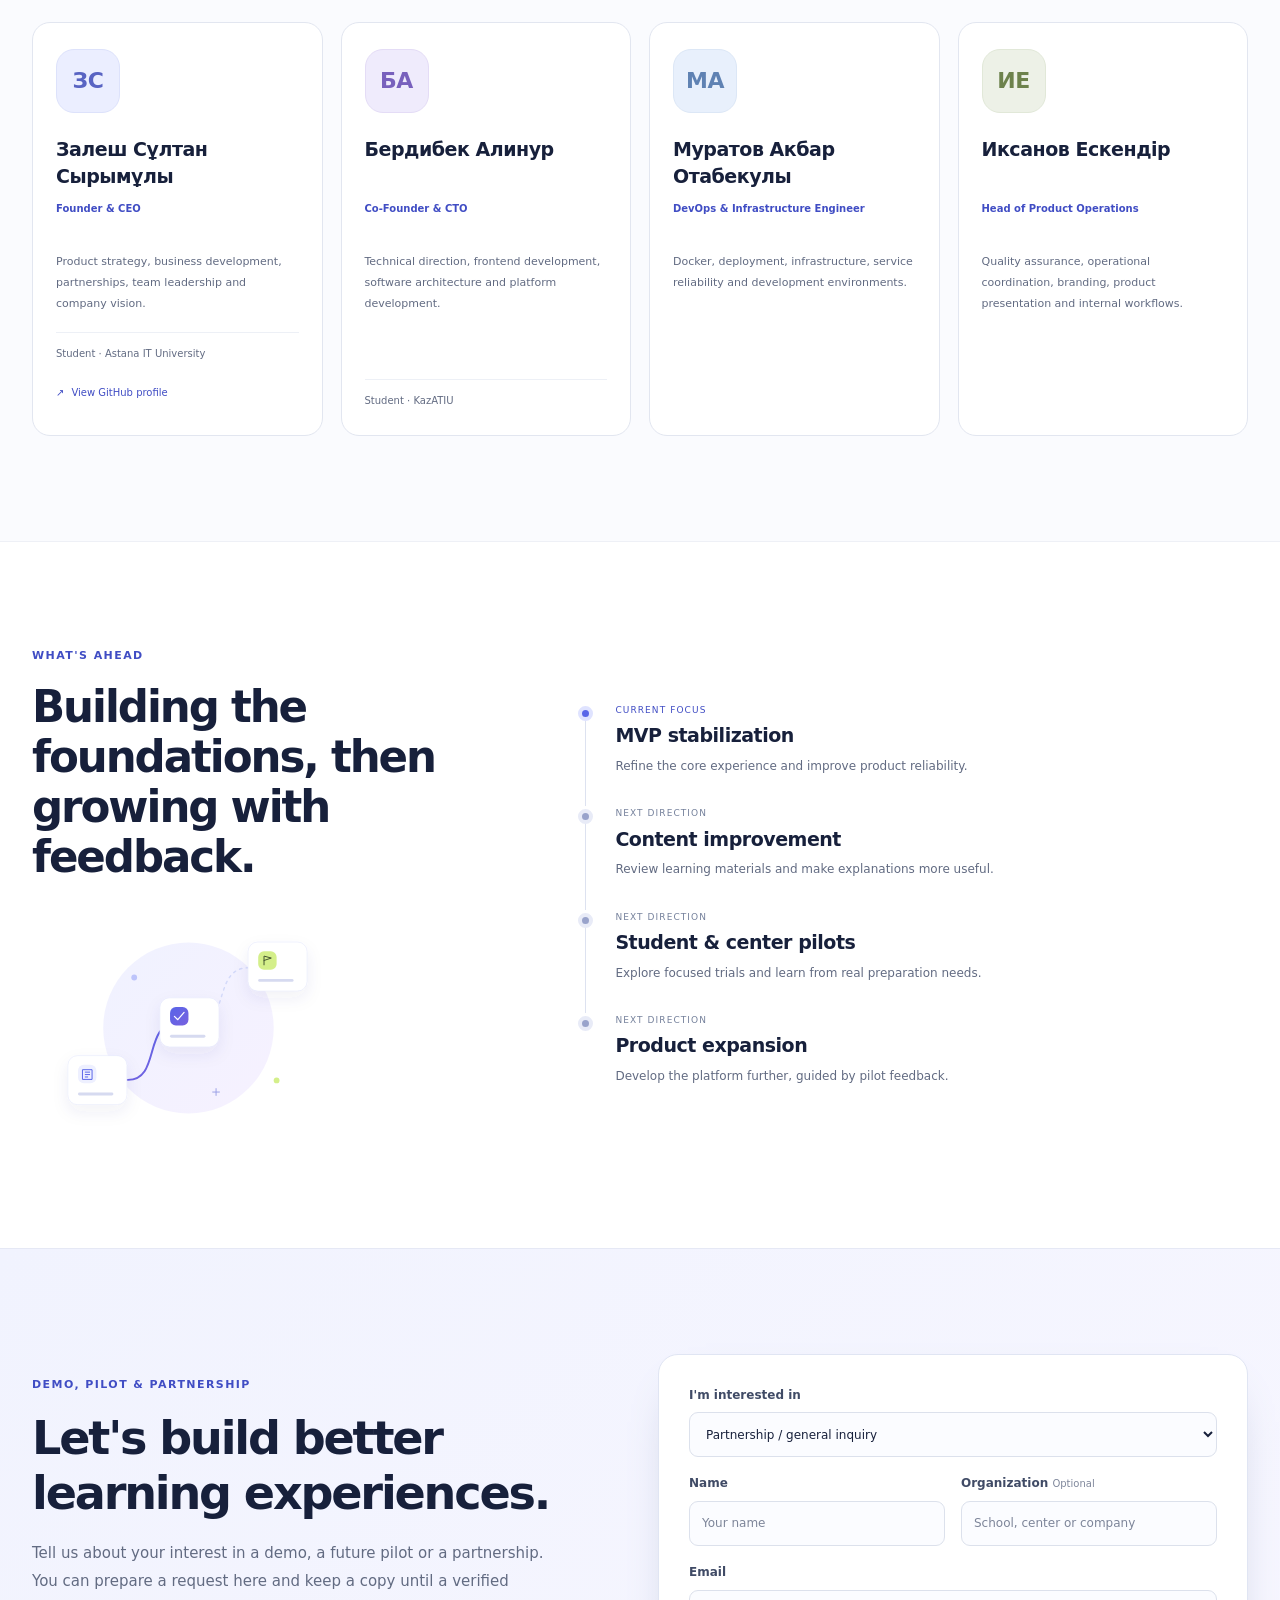
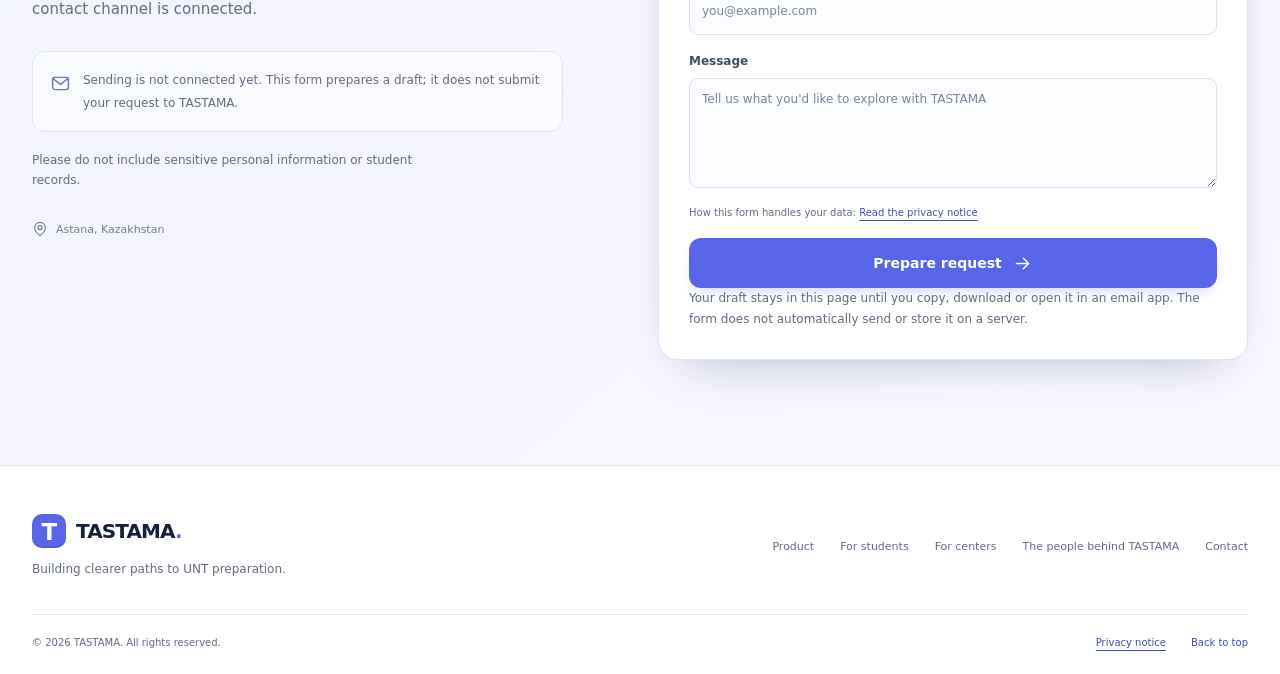
==== commit 02c6fecb: "Follow the system theme automatically A manual theme choice now lasts only for the tab session, a ch" ====
--- a/index.html
+++ b/index.html
@@ -22,9 +22,9 @@
   <link rel="alternate" hreflang="kk" href="https://tastama.tech/kk/">
   <link rel="alternate" hreflang="x-default" href="https://tastama.tech/">
   <link rel="icon" href="/assets/favicon.svg" type="image/svg+xml">
-  <script>(function(){var t;try{t=localStorage.getItem('tastama-theme')}catch(e){}if(t!=='light'&&t!=='dark')t=matchMedia('(prefers-color-scheme: dark)').matches?'dark':'light';document.documentElement.setAttribute('data-theme',t)})()</script>
-  <link rel="stylesheet" href="/styles.css">
-  <script src="/config.js" defer=""></script><script src="/i18n.js" defer=""></script><script src="/lib/site-utils.js" defer=""></script><script src="/script.js" defer=""></script>
+  <script>(function(){var t;try{localStorage.removeItem('tastama-theme');t=sessionStorage.getItem('tastama-theme')}catch(e){}if(t!=='light'&&t!=='dark')t=matchMedia('(prefers-color-scheme: dark)').matches?'dark':'light';document.documentElement.setAttribute('data-theme',t)})()</script>
+  <link rel="stylesheet" href="/styles.css?v=7a5f205926">
+  <script src="/config.js?v=56d235e027" defer=""></script><script src="/i18n.js?v=5bb791f313" defer=""></script><script src="/lib/site-utils.js?v=ec919bac99" defer=""></script><script src="/script.js?v=835e536564" defer=""></script>
   <script type="application/ld+json">{"@context":"https://schema.org","@type":"WebSite","name":"TASTAMA","url":"https://tastama.tech/","inLanguage":["en","ru","kk"],"about":{"@type":"Thing","name":"UNT preparation in Kazakhstan"}}</script>
 <noscript><style>.menu-toggle,.theme-toggle{display:none}.mobile-menu[hidden]{display:grid!important}.product-tabs{display:none}.screen-panel[hidden]{display:block!important}.showcase-screens{display:block}.screen-panel{margin-block:16px}.screenshot-button{cursor:default}.motion-ready .reveal{opacity:1;transform:none}</style></noscript>
 </head>
--- a/styles.css
+++ b/styles.css
@@ -29,6 +29,7 @@
 .browser-bar,.footer-bottom{color:#626b82}.dialog-open{overflow:hidden}#contact-fields{border:0;margin:0;padding:0;min-width:0}
 /* Theme toggle */
 .theme-toggle{display:grid;place-items:center;width:40px;height:40px;padding:0;border:1px solid var(--line);border-radius:10px;background:transparent;color:var(--ink);flex-shrink:0;transition:color .2s,border-color .2s}.theme-toggle:hover{color:var(--blue-dark);border-color:#c9cff0}.theme-toggle .icon{width:18px;height:18px}.theme-toggle .i-sun,[data-theme="dark"] .theme-toggle .i-moon{display:none}[data-theme="dark"] .theme-toggle .i-sun{display:block}
+::view-transition-old(root),::view-transition-new(root){animation:none;mix-blend-mode:normal}
 @media(max-width:699px){.theme-toggle{width:38px;height:38px}}
 @media(max-width:370px){.theme-toggle{width:34px;height:38px}}
 /* Dark theme: overrides only, so the light theme stays exactly as authored. Print always uses the light theme. */
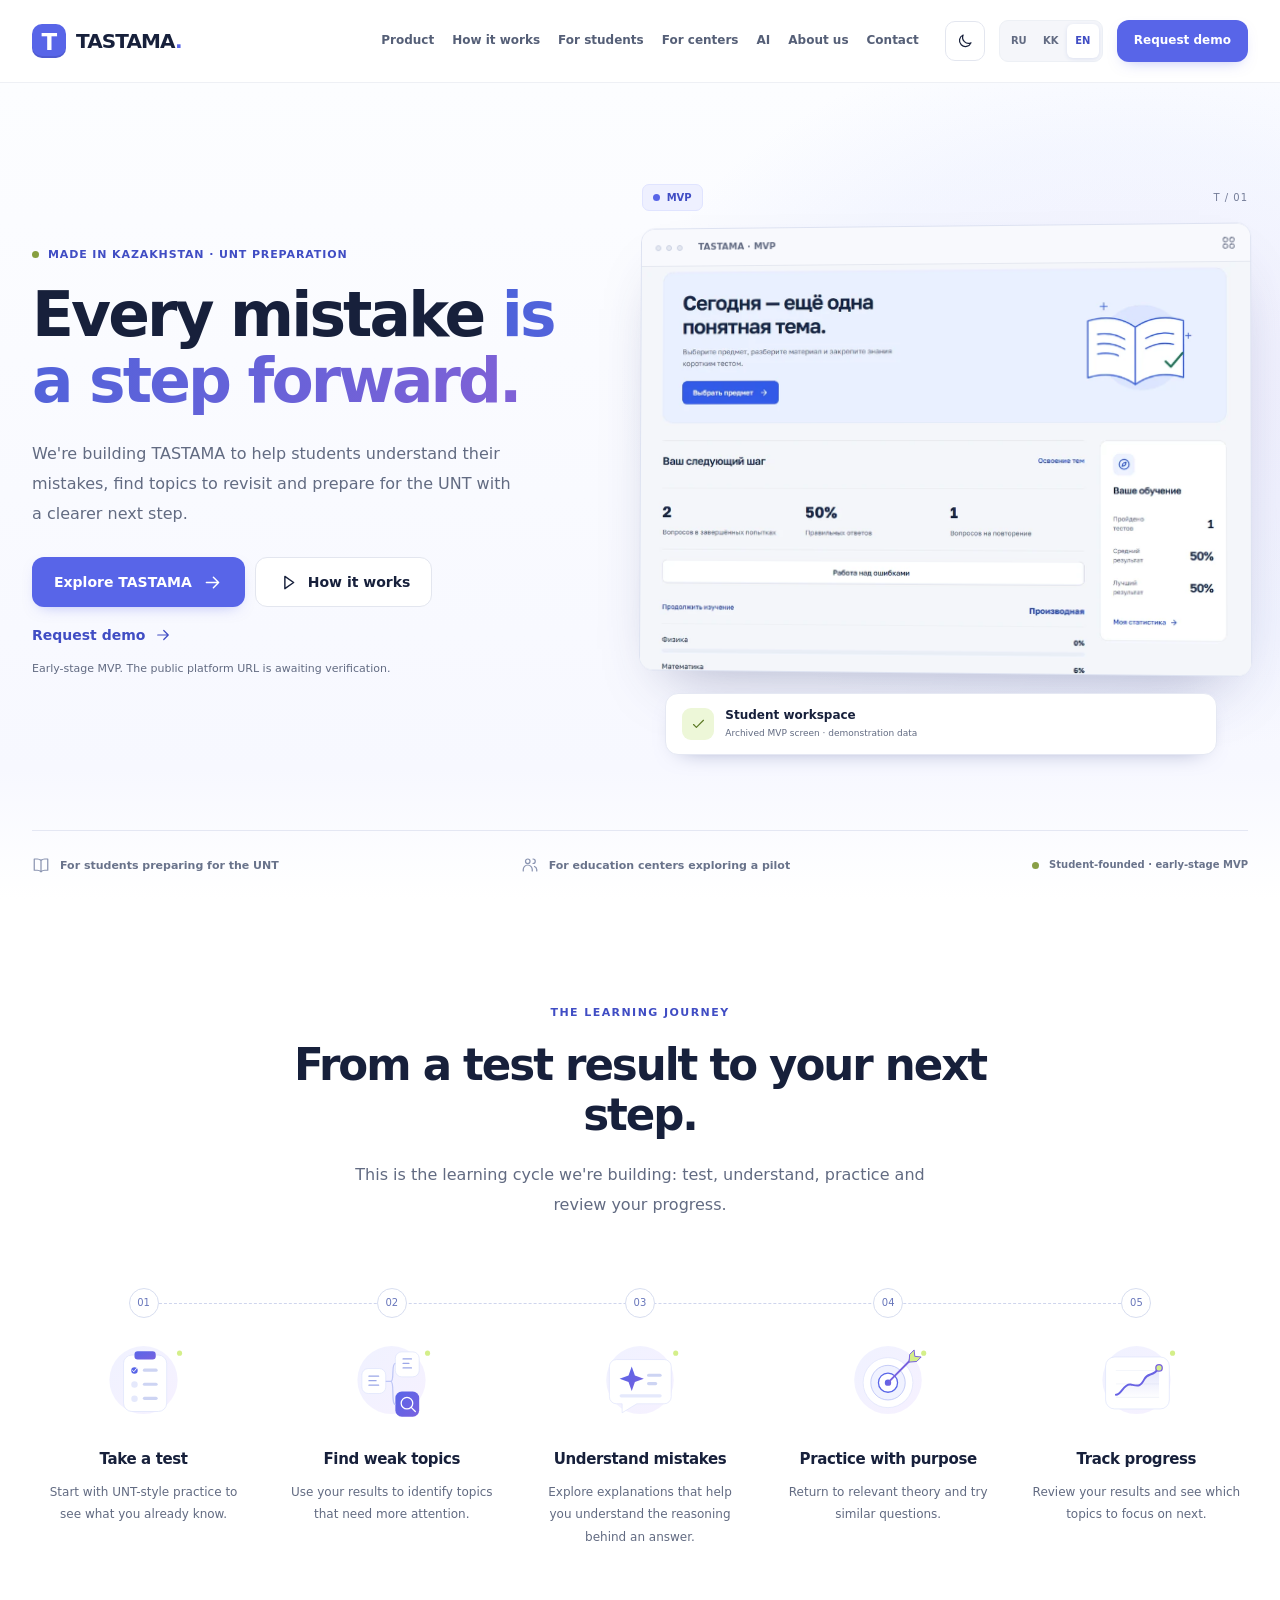
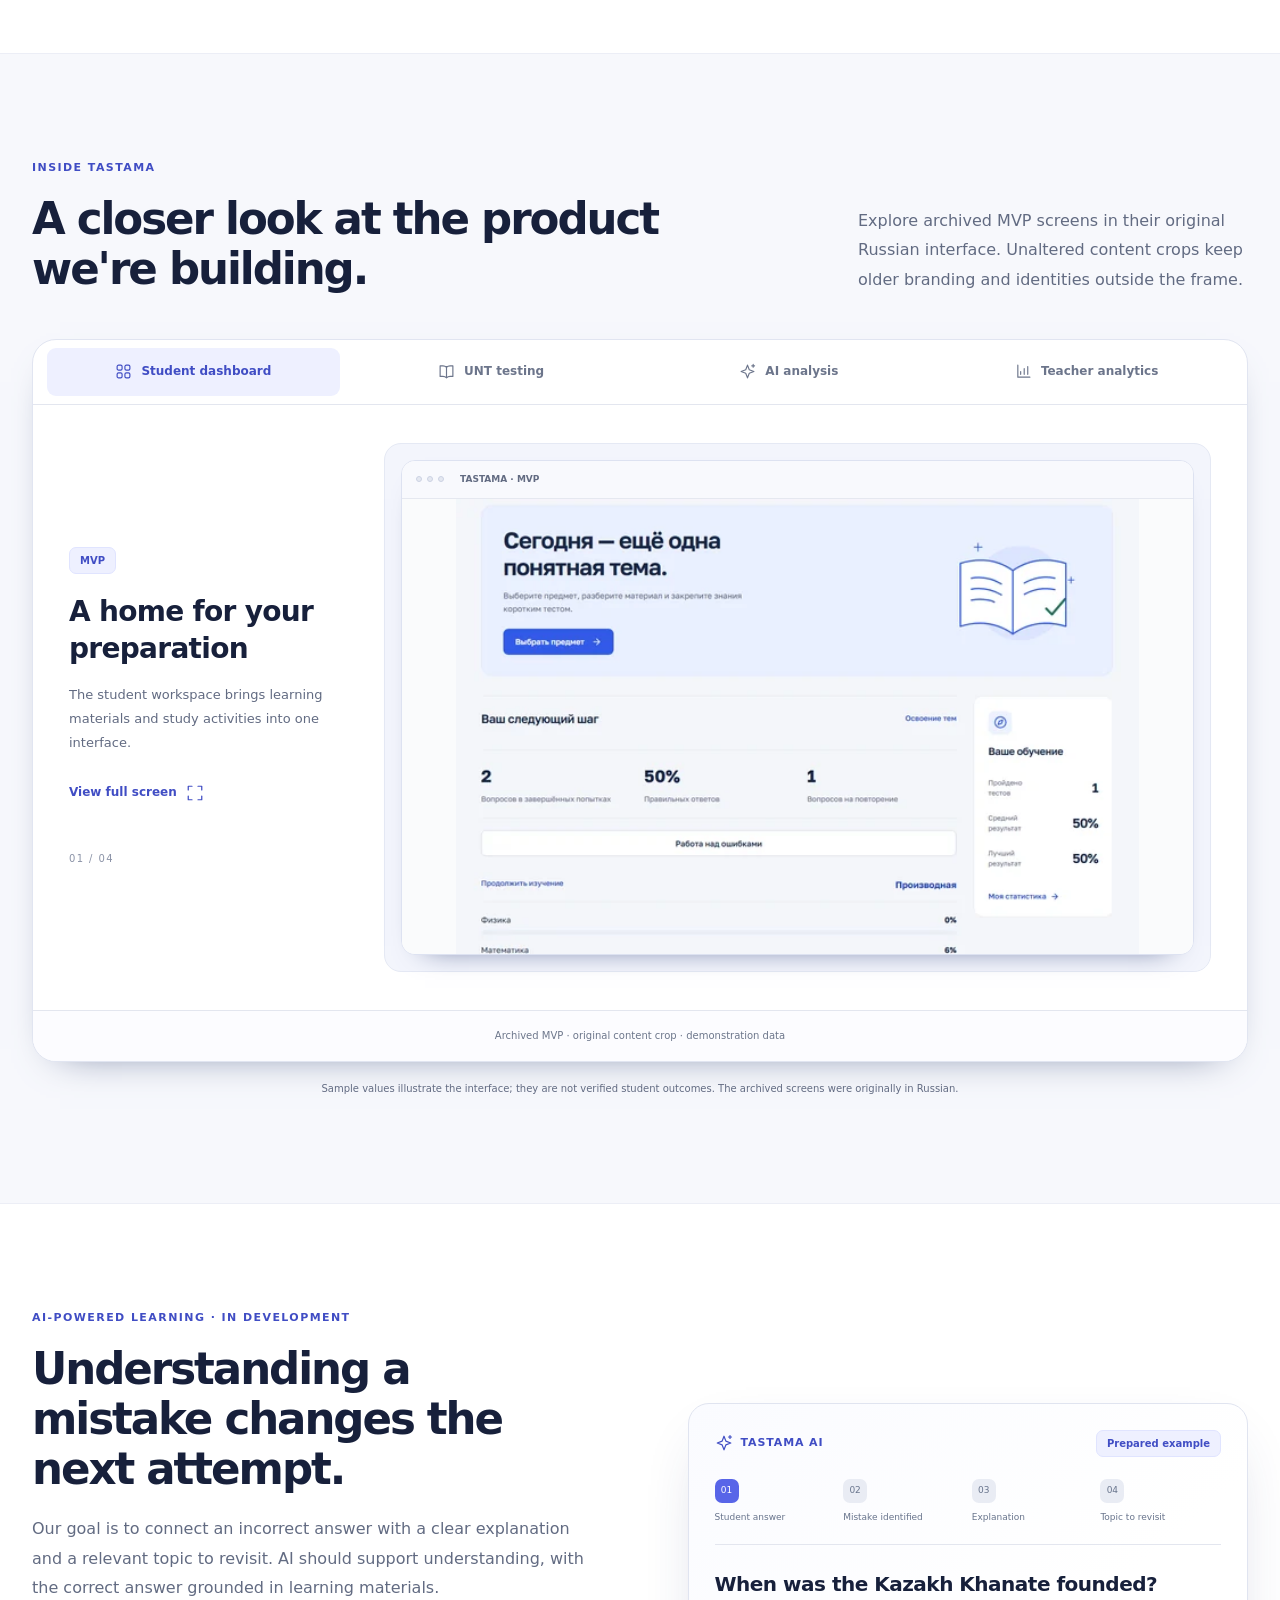
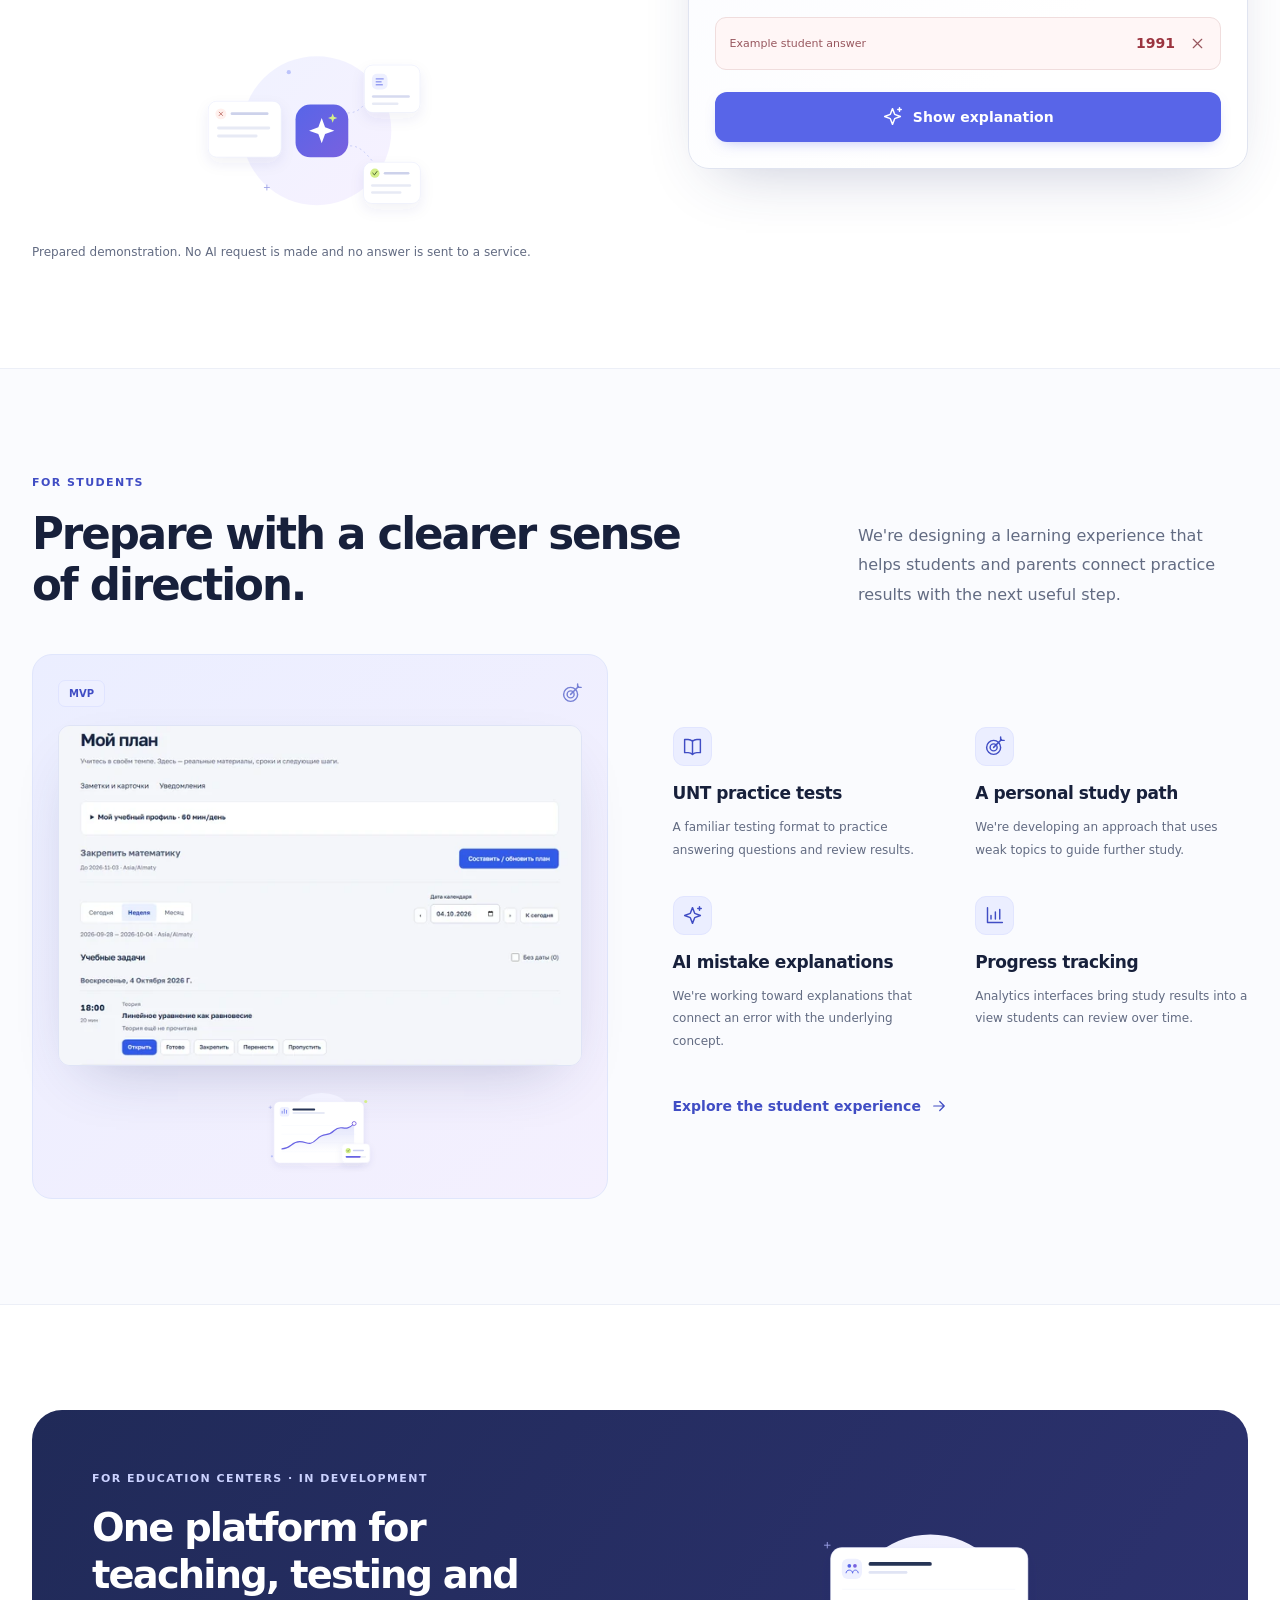
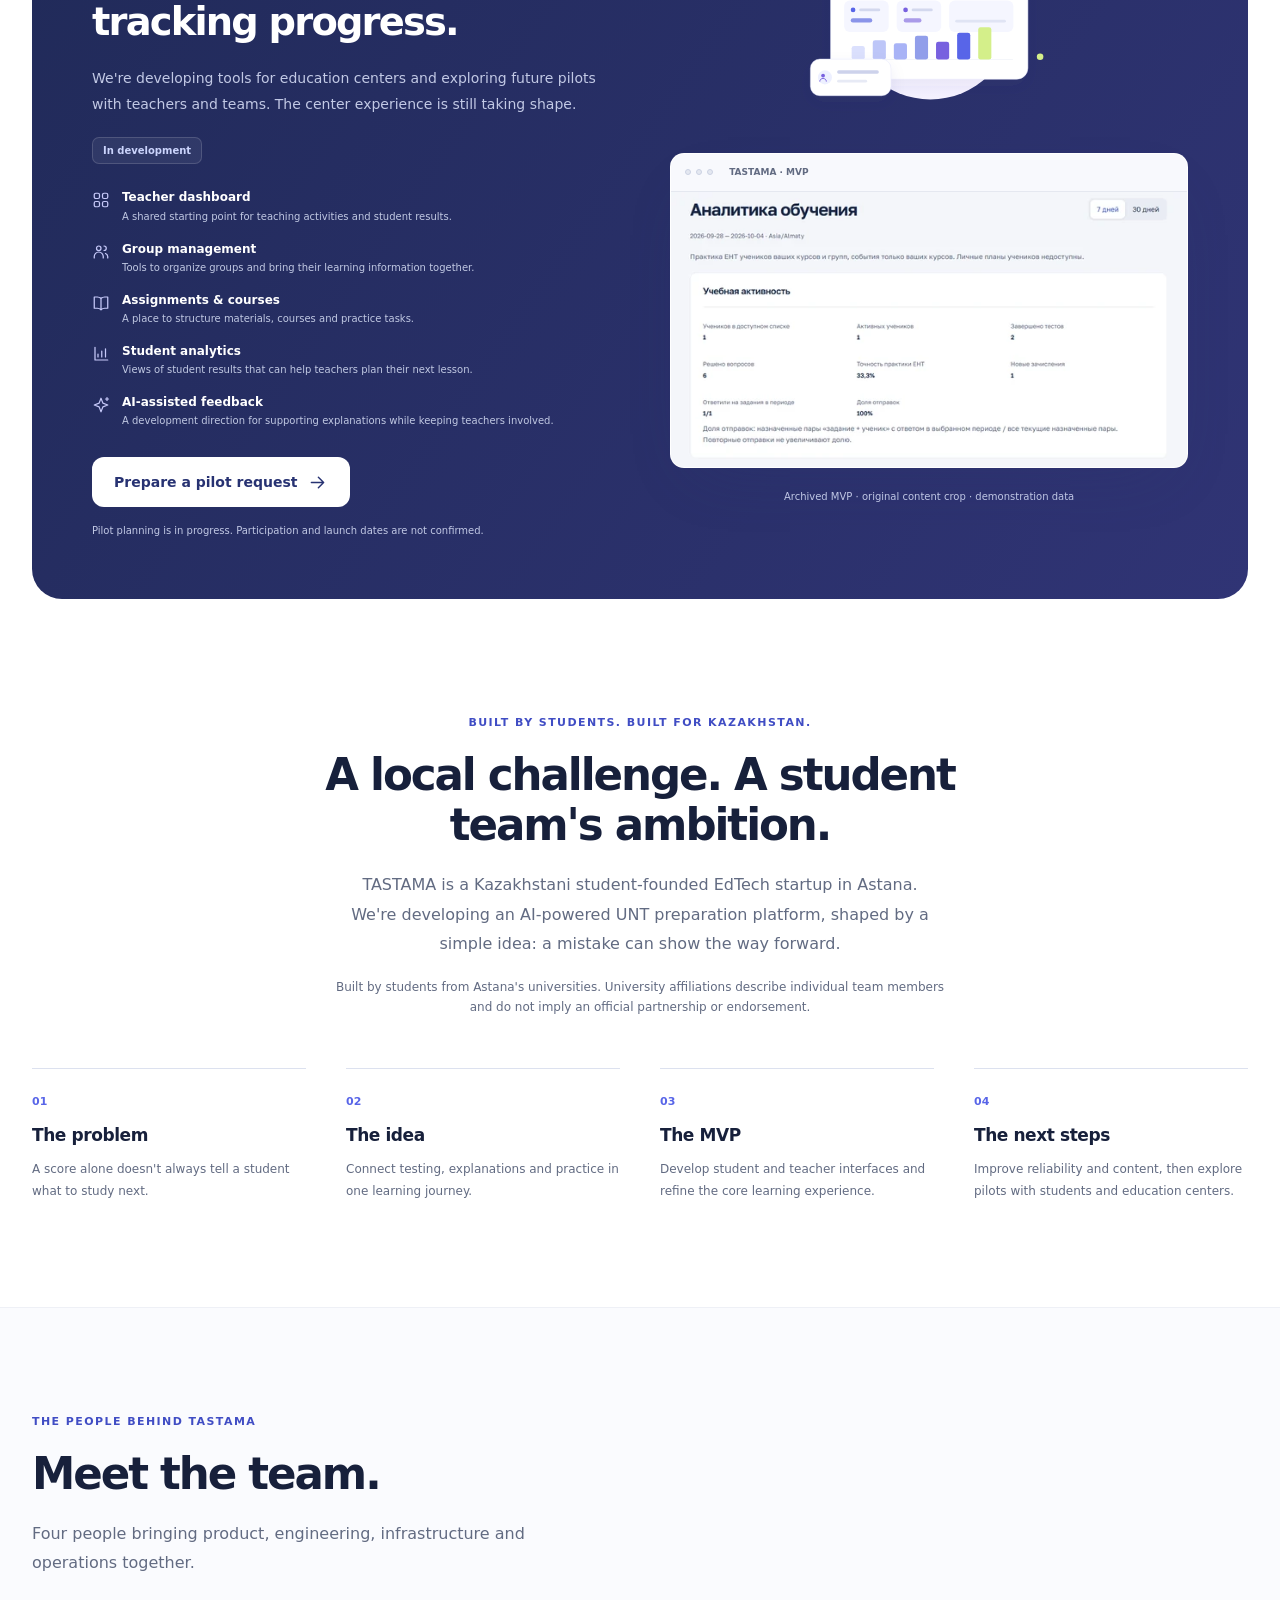
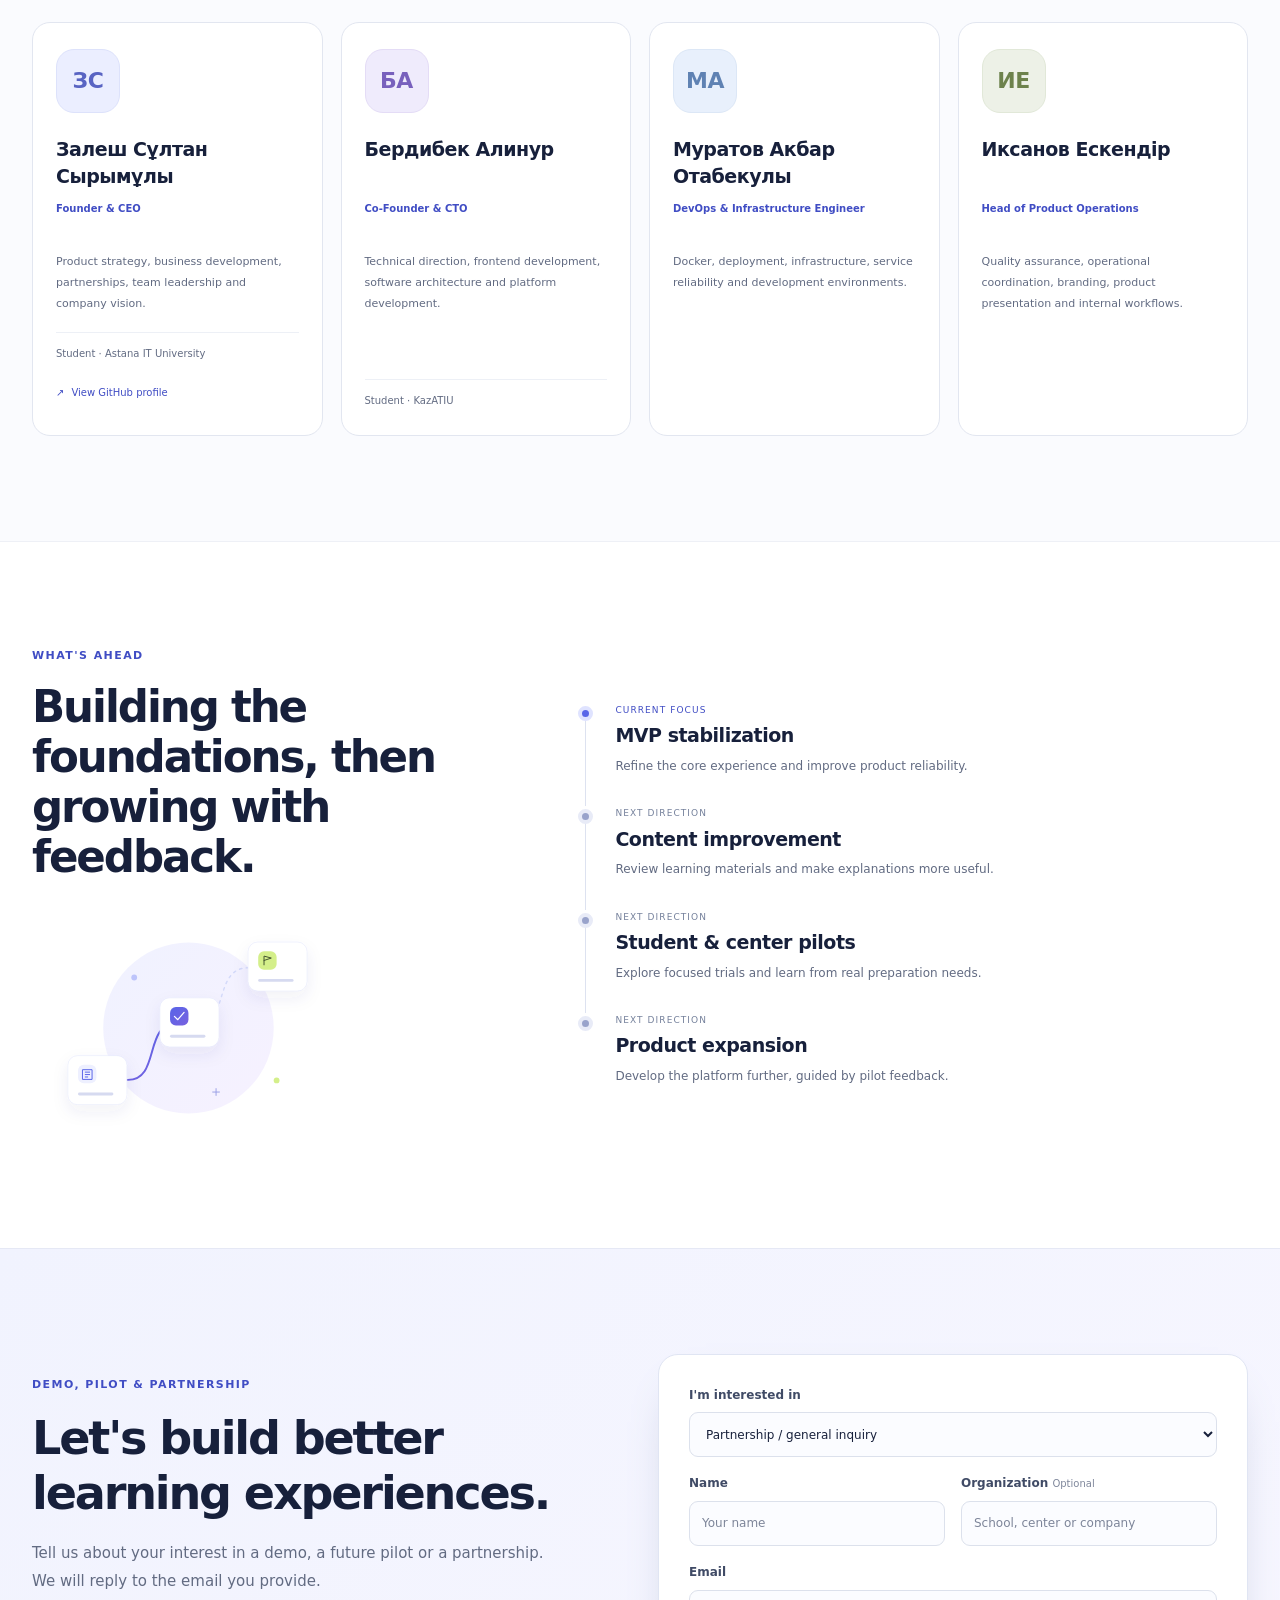
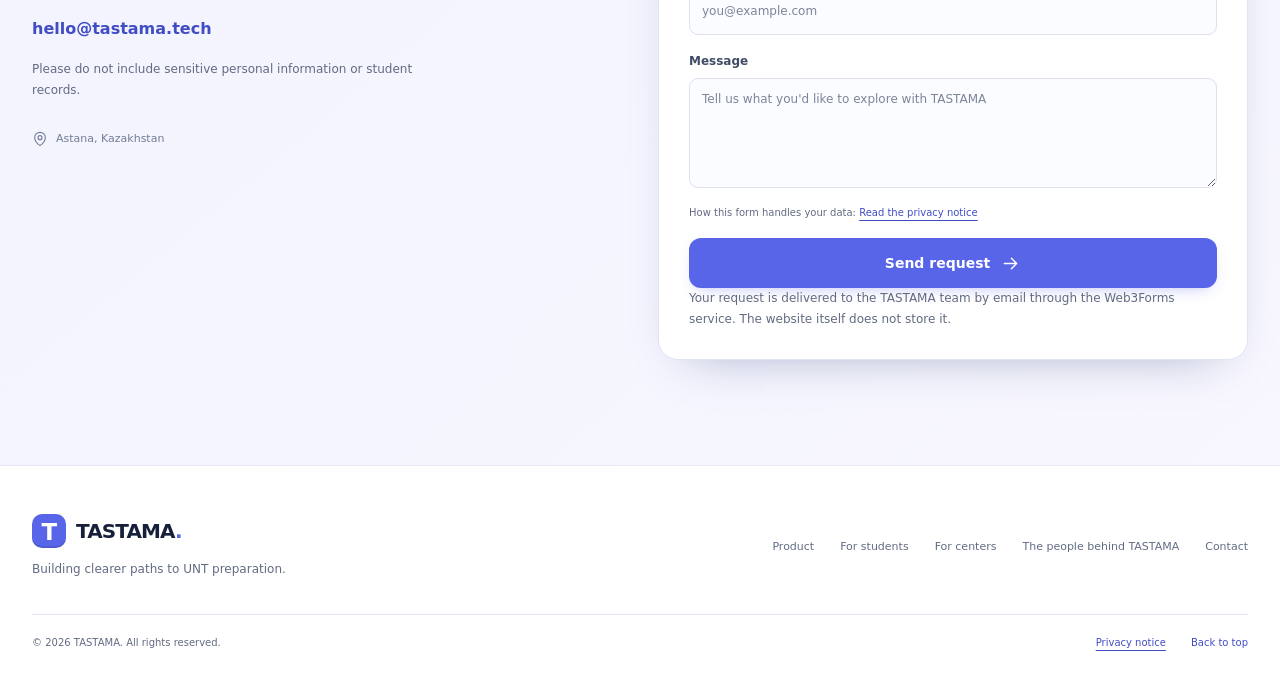
==== commit 75aac2be: "Enable automatic contact form sending to hello@tastama.tech Co-Authored-By: Claude Opus 5.5 <noreply" ====
--- a/index.html
+++ b/index.html
@@ -24,7 +24,7 @@
   <link rel="icon" href="/assets/favicon.svg" type="image/svg+xml">
   <script>(function(){var t;try{localStorage.removeItem('tastama-theme');t=sessionStorage.getItem('tastama-theme')}catch(e){}if(t!=='light'&&t!=='dark')t=matchMedia('(prefers-color-scheme: dark)').matches?'dark':'light';document.documentElement.setAttribute('data-theme',t)})()</script>
   <link rel="stylesheet" href="/styles.css?v=7a5f205926">
-  <script src="/config.js?v=56d235e027" defer=""></script><script src="/i18n.js?v=5bb791f313" defer=""></script><script src="/lib/site-utils.js?v=ec919bac99" defer=""></script><script src="/script.js?v=835e536564" defer=""></script>
+  <script src="/config.js?v=1ae02c6c3d" defer=""></script><script src="/i18n.js?v=13068c4140" defer=""></script><script src="/lib/site-utils.js?v=e23aff6bc7" defer=""></script><script src="/script.js?v=00221e30d6" defer=""></script>
   <script type="application/ld+json">{"@context":"https://schema.org","@type":"WebSite","name":"TASTAMA","url":"https://tastama.tech/","inLanguage":["en","ru","kk"],"about":{"@type":"Thing","name":"UNT preparation in Kazakhstan"}}</script>
 <noscript><style>.menu-toggle,.theme-toggle{display:none}.mobile-menu[hidden]{display:grid!important}.product-tabs{display:none}.screen-panel[hidden]{display:block!important}.showcase-screens{display:block}.screen-panel{margin-block:16px}.screenshot-button{cursor:default}.motion-ready .reveal{opacity:1;transform:none}</style></noscript>
 </head>
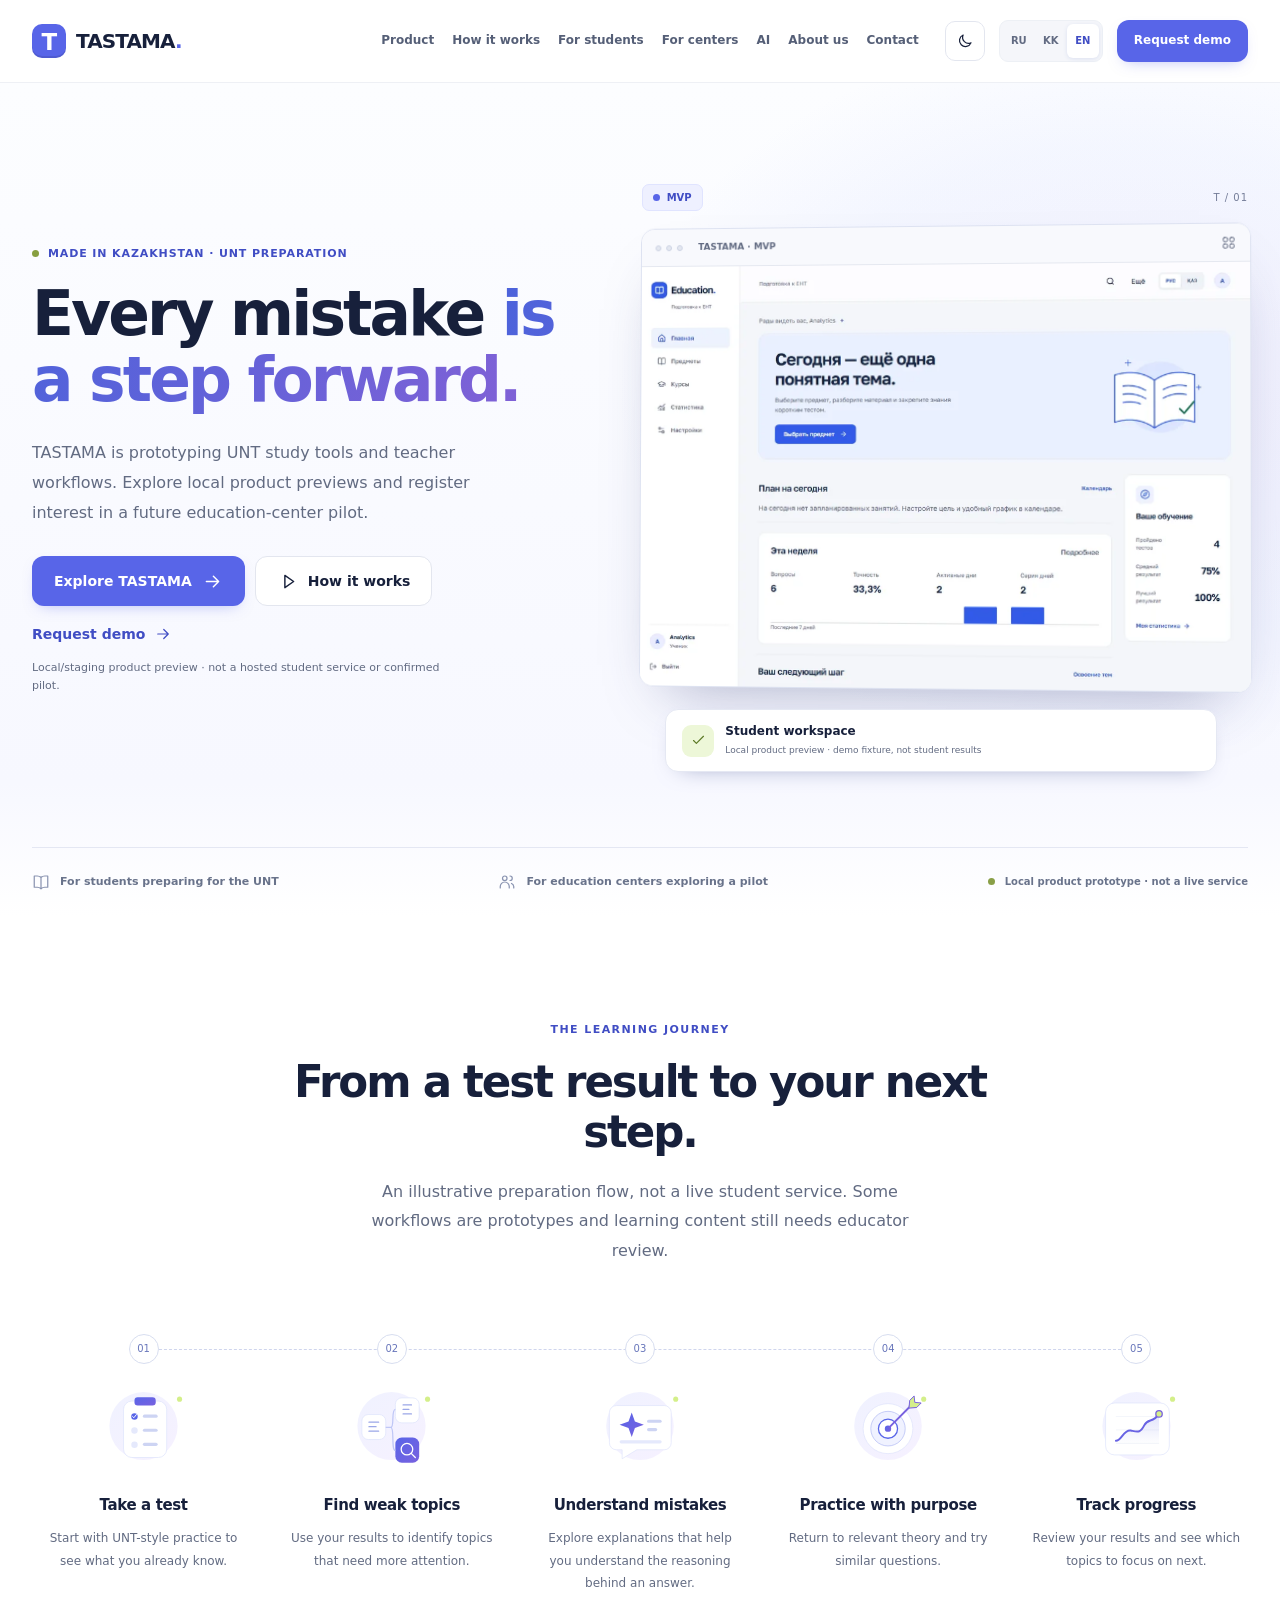
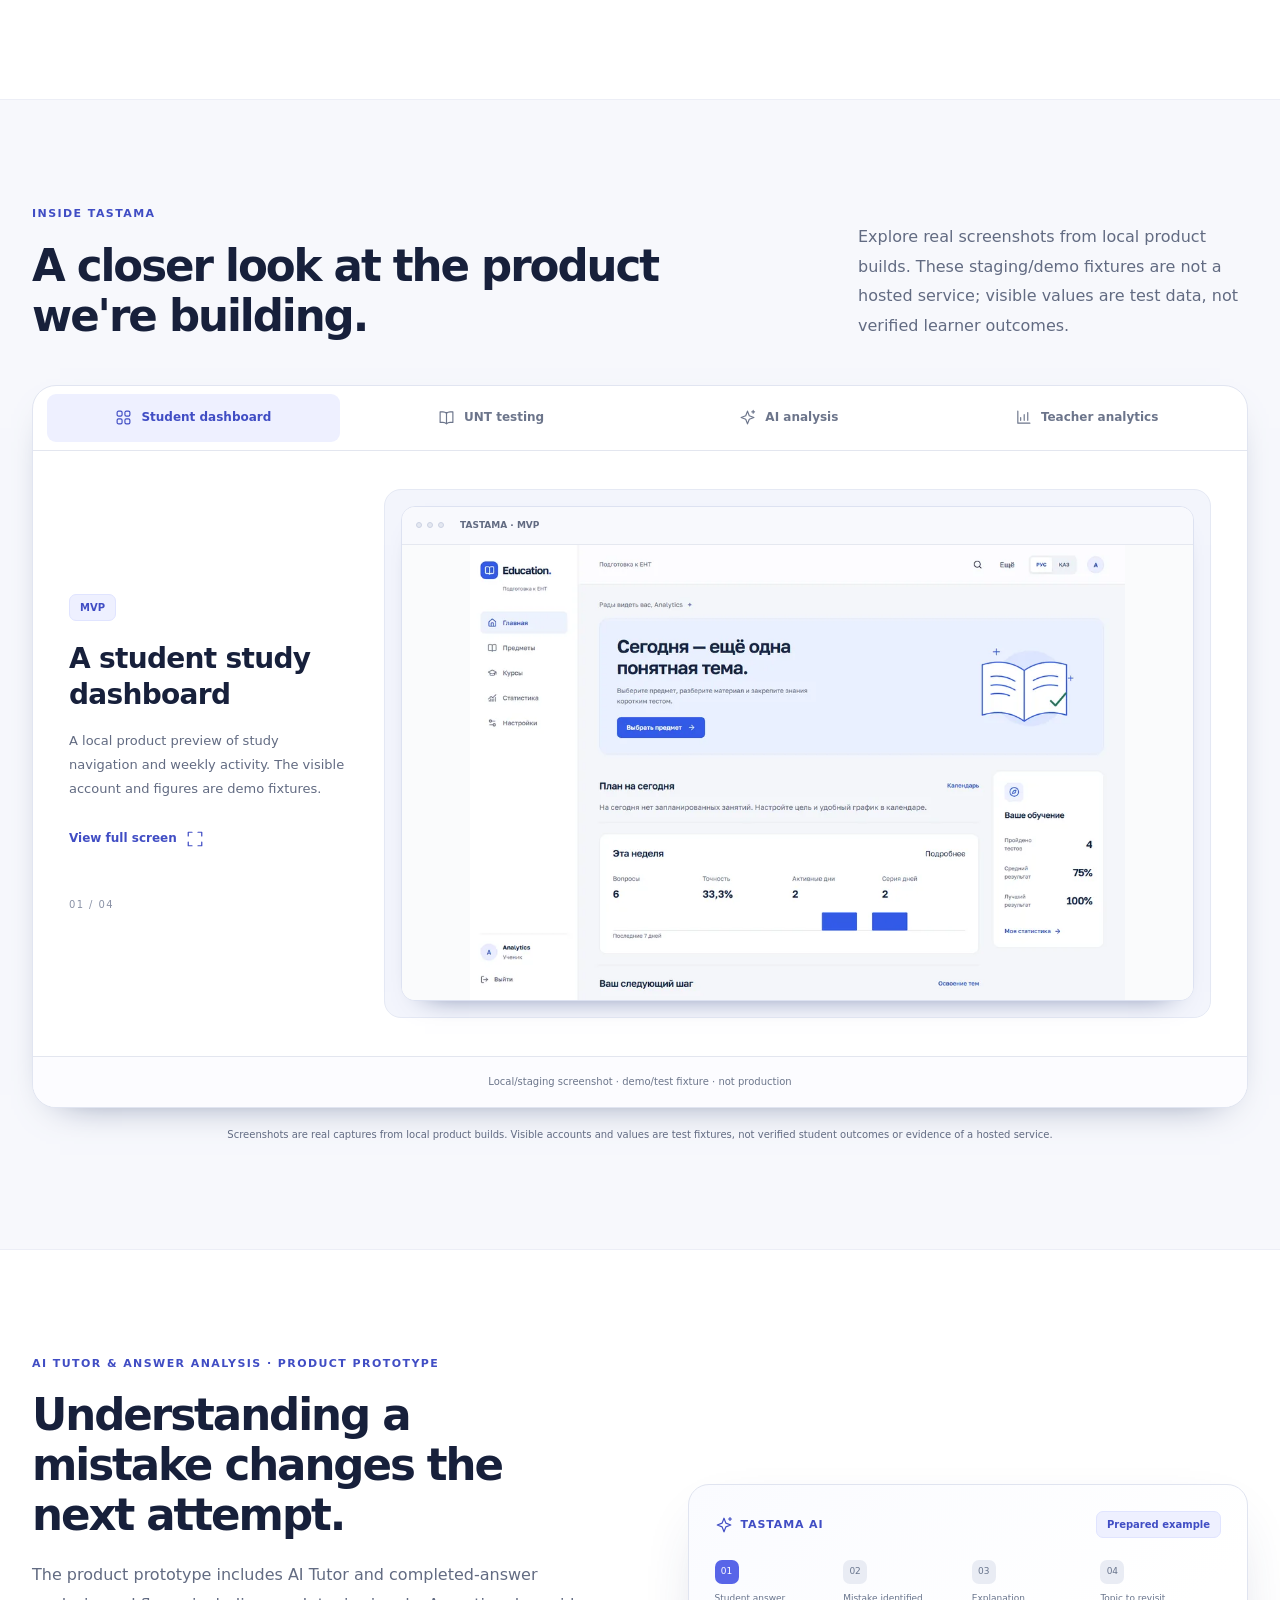
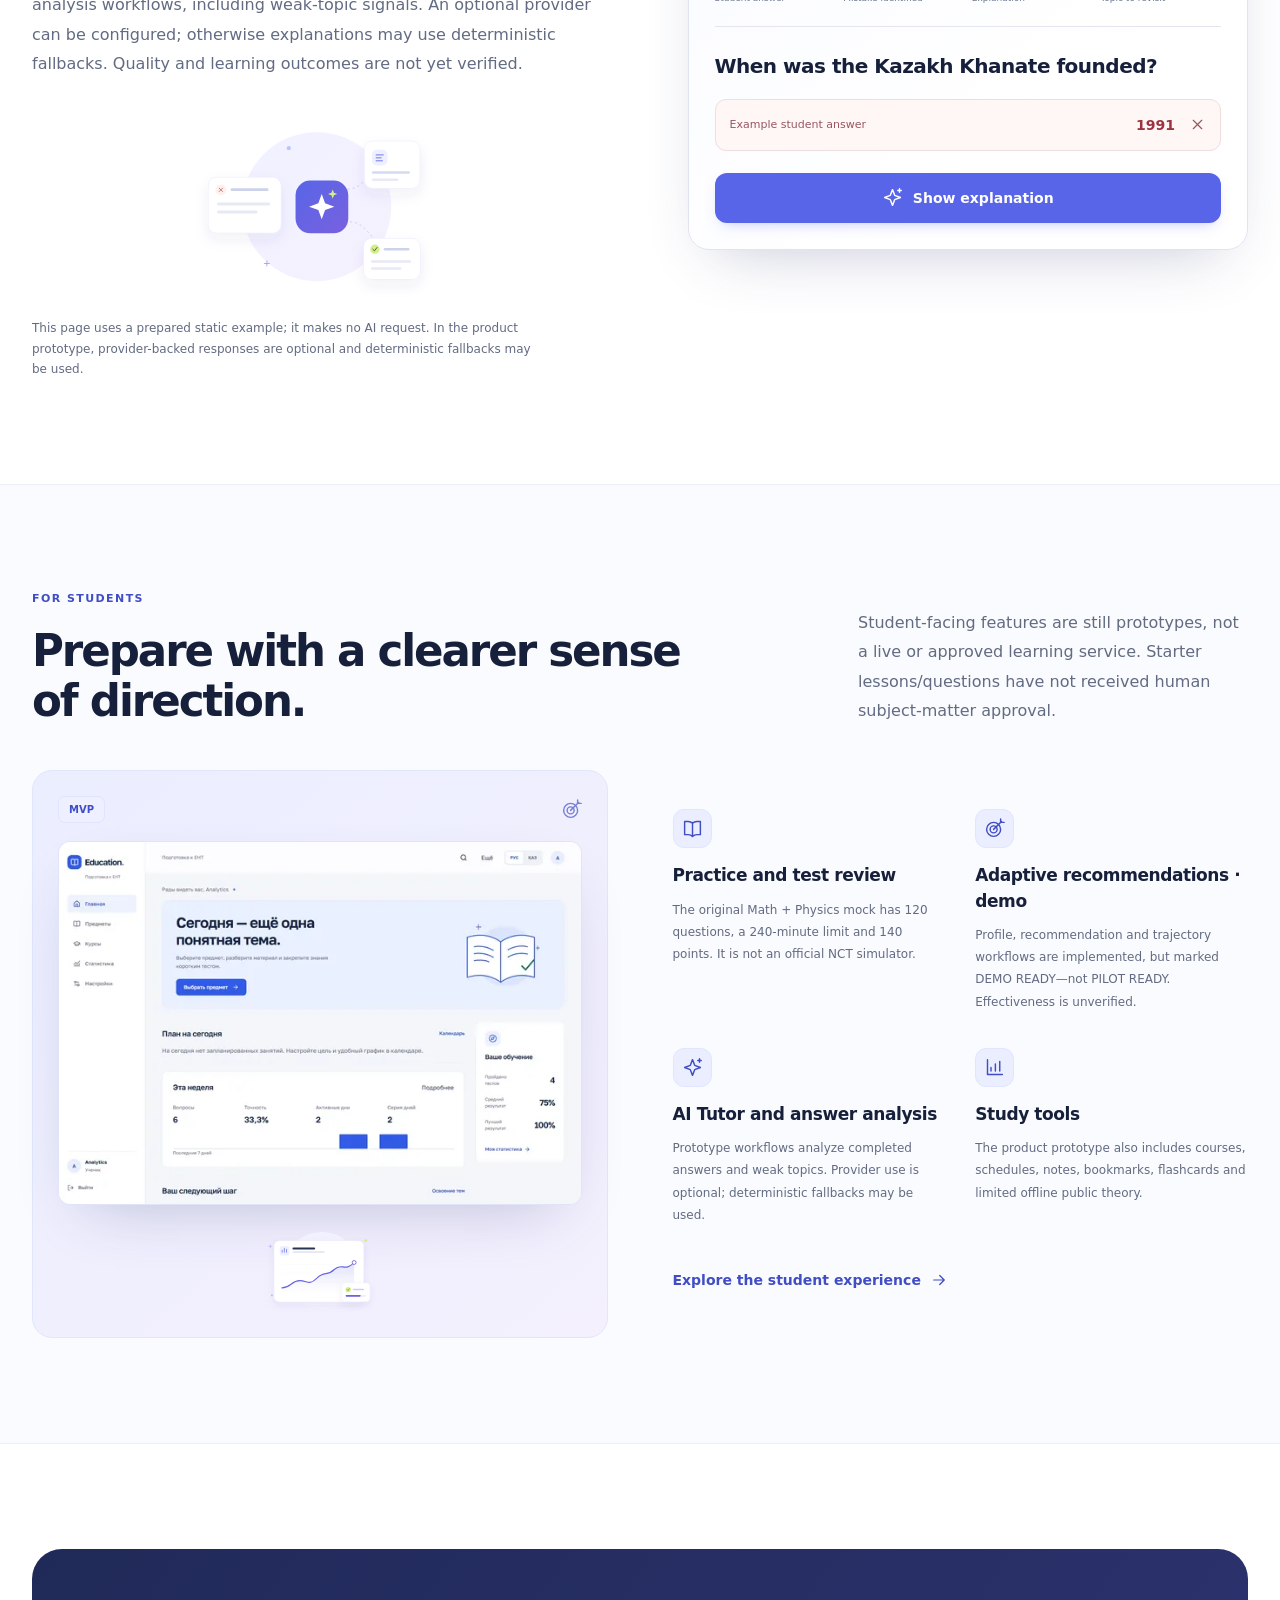
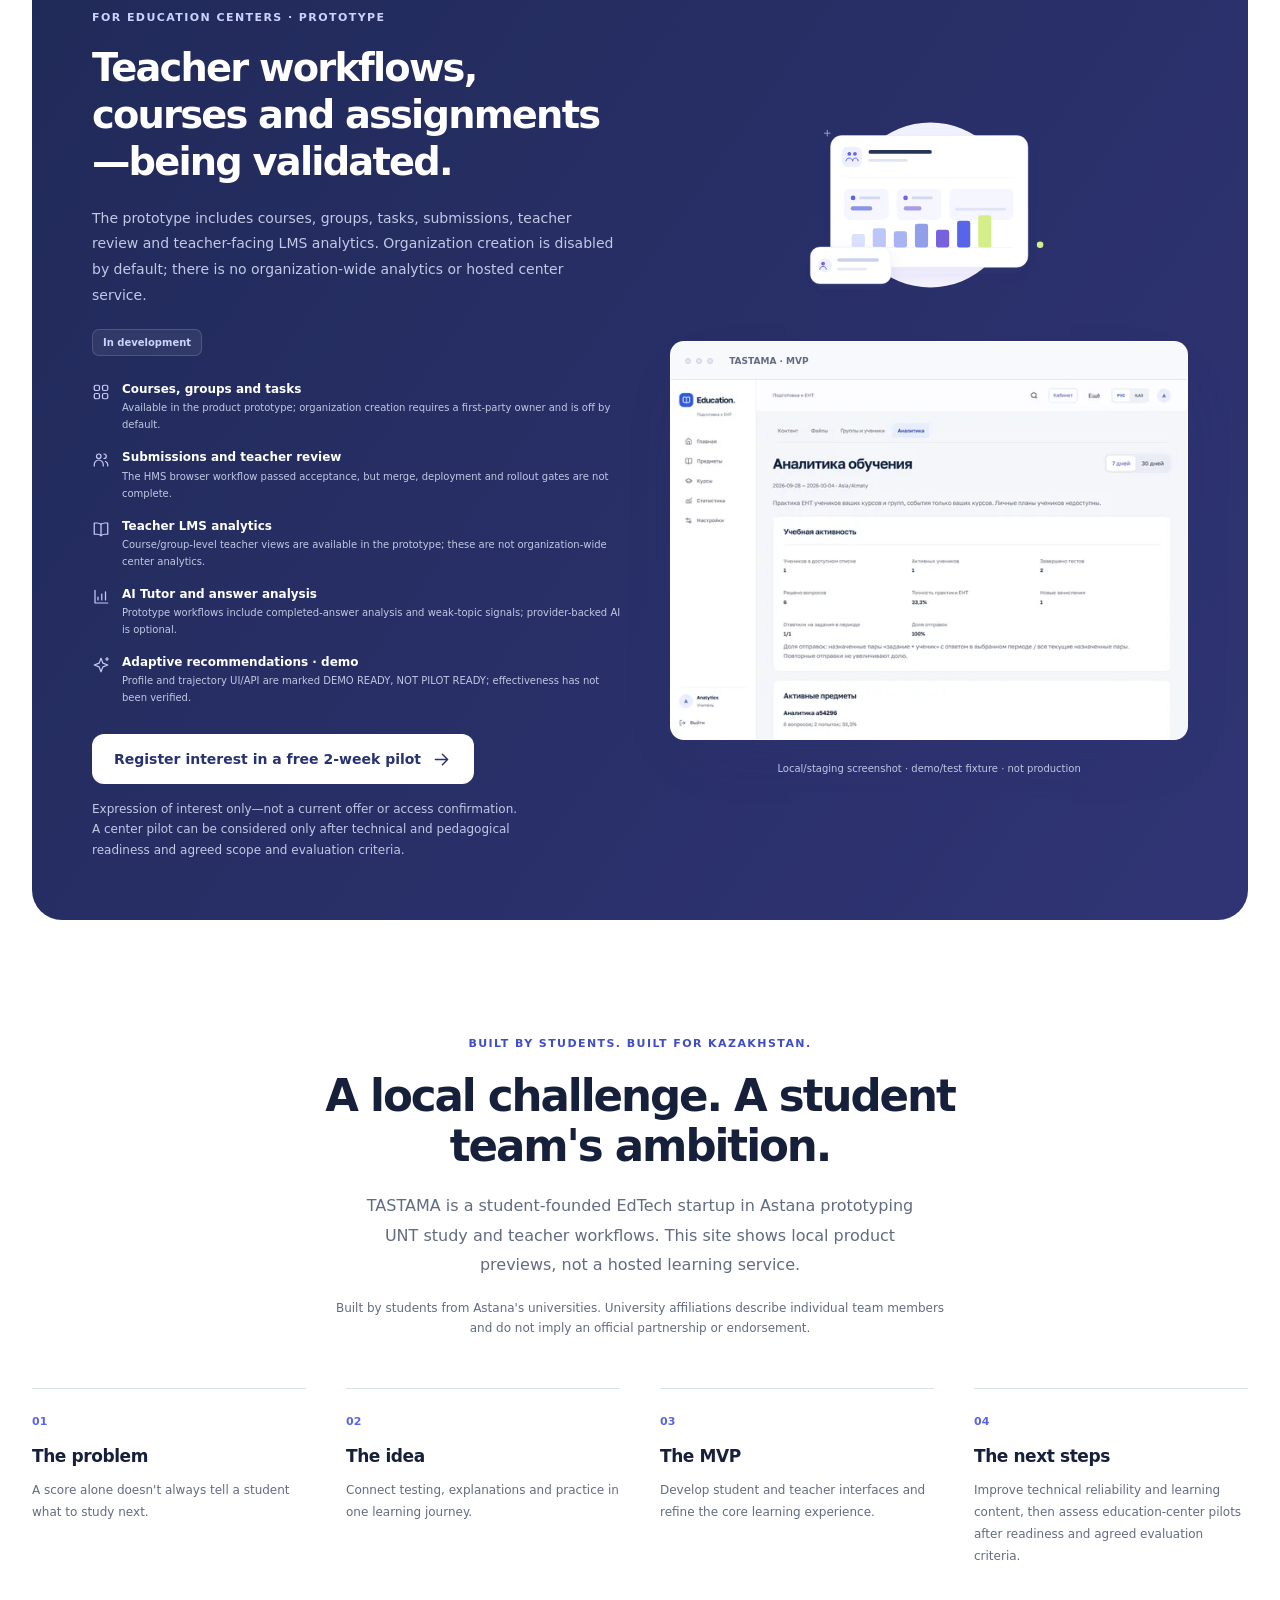
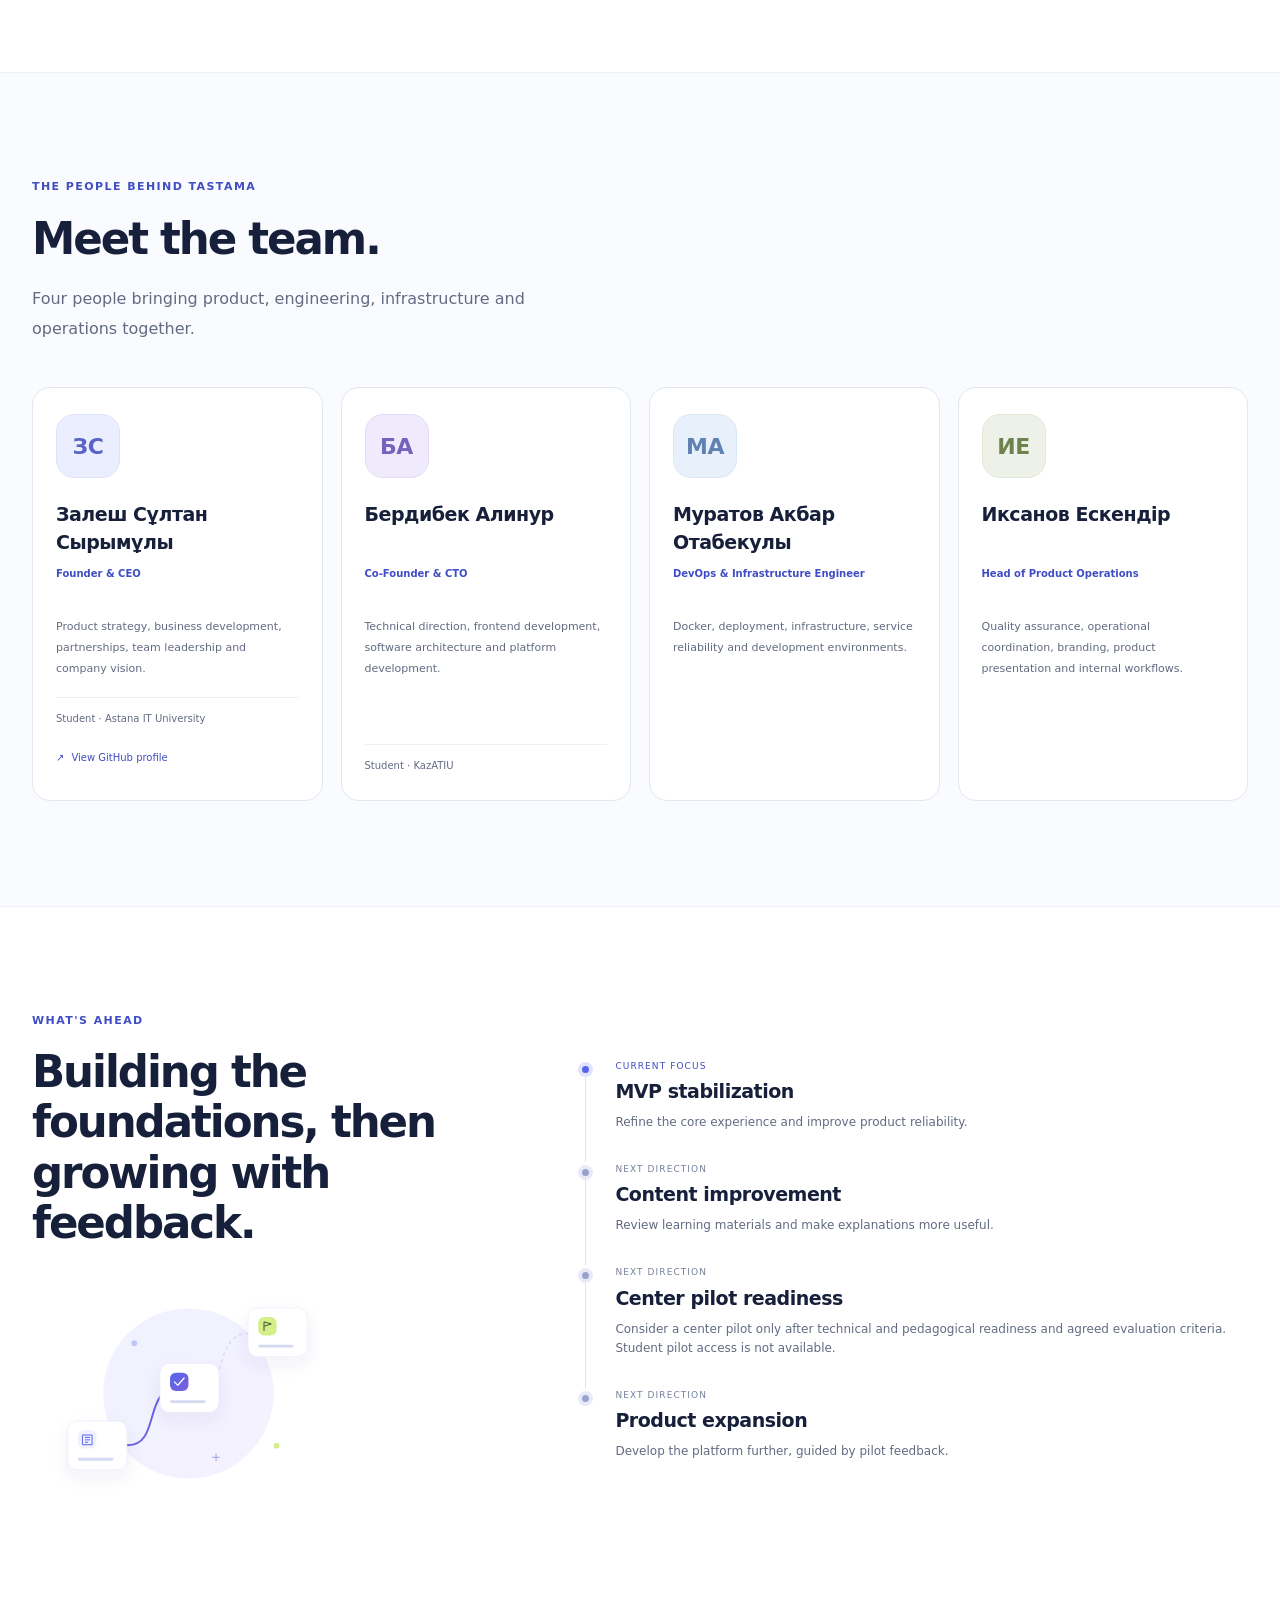
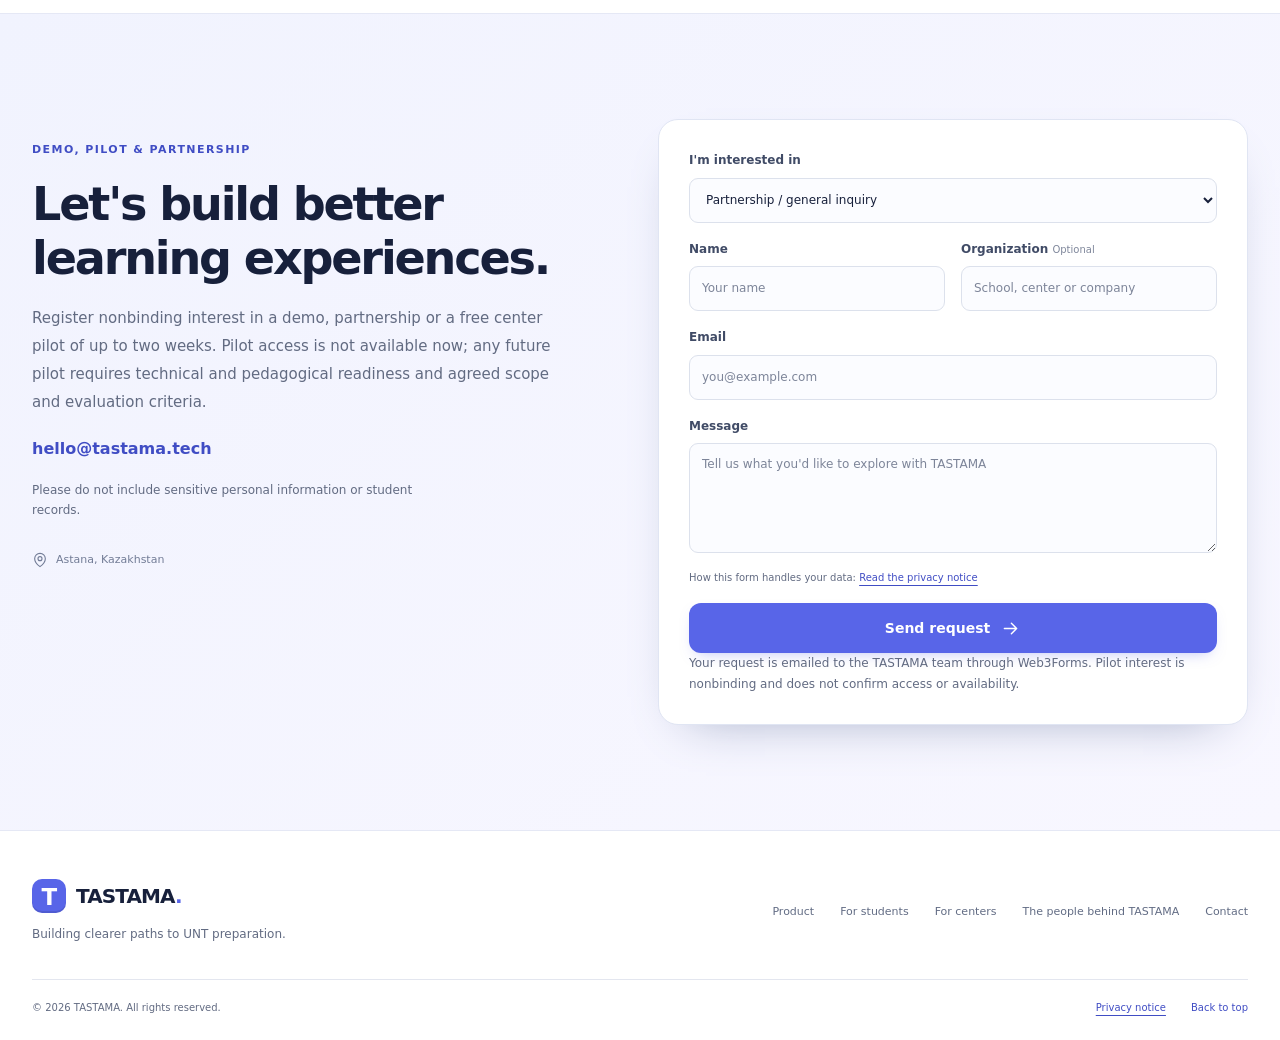
==== commit fbee34ce: "Merge 442914ff066ac9f767a45dfc62a82a7779ec6b4a into 75aac2be5b7fd463dc318b377cc54ffc74ec2ef6" ====
--- a/index.html
+++ b/index.html
@@ -2,12 +2,12 @@
   <meta charset="utf-8">
   <meta name="viewport" content="width=device-width, initial-scale=1">
   <title>TASTAMA — Every mistake is a step forward</title>
-  <meta name="description" content="Meet TASTAMA, a student-founded EdTech startup in Kazakhstan developing an AI-powered platform for UNT preparation and education centers. Explore the MVP and meet the team.">
+  <meta name="description" content="TASTAMA is prototyping UNT study and teacher tools in Kazakhstan. Explore product previews and register interest in a future education-center pilot.">
   <meta name="theme-color" content="#5865e8">
   <meta property="og:type" content="website">
   <meta property="og:site_name" content="TASTAMA">
   <meta property="og:title" content="TASTAMA — Every mistake is a step forward">
-  <meta property="og:description" content="Meet TASTAMA, a student-founded EdTech startup in Kazakhstan developing an AI-powered platform for UNT preparation and education centers. Explore the MVP and meet the team.">
+  <meta property="og:description" content="TASTAMA is prototyping UNT study and teacher tools in Kazakhstan. Explore product previews and register interest in a future education-center pilot.">
   <meta property="og:url" content="https://tastama.tech/">
   <meta property="og:locale" content="en_US">
   <meta property="og:locale:alternate" content="ru_RU">
@@ -23,8 +23,8 @@
   <link rel="alternate" hreflang="x-default" href="https://tastama.tech/">
   <link rel="icon" href="/assets/favicon.svg" type="image/svg+xml">
   <script>(function(){var t;try{localStorage.removeItem('tastama-theme');t=sessionStorage.getItem('tastama-theme')}catch(e){}if(t!=='light'&&t!=='dark')t=matchMedia('(prefers-color-scheme: dark)').matches?'dark':'light';document.documentElement.setAttribute('data-theme',t)})()</script>
-  <link rel="stylesheet" href="/styles.css?v=7a5f205926">
-  <script src="/config.js?v=1ae02c6c3d" defer=""></script><script src="/i18n.js?v=13068c4140" defer=""></script><script src="/lib/site-utils.js?v=e23aff6bc7" defer=""></script><script src="/script.js?v=00221e30d6" defer=""></script>
+  <link rel="stylesheet" href="/styles.css?v=pilot-20261109">
+  <script src="/config.js?v=pilot-20261109" defer=""></script><script src="/i18n.js?v=pilot-20261109" defer=""></script><script src="/lib/site-utils.js?v=pilot-20261109" defer=""></script><script src="/script.js?v=pilot-20261109" defer=""></script>
   <script type="application/ld+json">{"@context":"https://schema.org","@type":"WebSite","name":"TASTAMA","url":"https://tastama.tech/","inLanguage":["en","ru","kk"],"about":{"@type":"Thing","name":"UNT preparation in Kazakhstan"}}</script>
 <noscript><style>.menu-toggle,.theme-toggle{display:none}.mobile-menu[hidden]{display:grid!important}.product-tabs{display:none}.screen-panel[hidden]{display:block!important}.showcase-screens{display:block}.screen-panel{margin-block:16px}.screenshot-button{cursor:default}.motion-ready .reveal{opacity:1;transform:none}</style></noscript>
 </head>
@@ -40,38 +40,38 @@
   </div><nav class="mobile-menu" id="mobile-menu" hidden="" data-i18n-aria="a11y.primary" aria-label="Main navigation"><a href="#product" data-i18n="nav.product">Product</a><a href="#how" data-i18n="nav.how">How it works</a><a href="#students" data-i18n="nav.students">For students</a><a href="#centers" data-i18n="nav.centers">For centers</a><a href="#ai" data-i18n="nav.ai">AI</a><a href="#about" data-i18n="nav.about">About us</a><a href="#contact" data-i18n="nav.contact">Contact</a><a class="button js-platform-link" href="#contact" data-intent="demo" data-event="request_demo" data-i18n="nav.demo">Request demo</a></nav></header>
   <main id="main" tabindex="-1">
     <section class="hero" aria-labelledby="hero-title"><div class="hero-orbit" aria-hidden="true"></div><div class="container hero-grid">
-      <div class="hero-copy"><p class="eyebrow hero-eyebrow"><span class="status-dot"></span><span data-i18n="hero.eyebrow">Made in Kazakhstan · UNT preparation</span></p><h1 id="hero-title"><span data-i18n="hero.title">Every mistake</span> <span class="gradient-text" data-i18n="hero.titleAccent">is a step forward.</span></h1><p class="hero-lead" data-i18n="hero.lead">We're building TASTAMA to help students understand their mistakes, find topics to revisit and prepare for the UNT with a clearer next step.</p><div class="hero-actions"><a class="button" href="#product" data-event="explore_product"><span data-i18n="hero.explore">Explore TASTAMA</span><svg class="icon" aria-hidden="true"><use href="#i-arrow"></use></svg></a><a class="button button-secondary" href="#how" data-event="how_it_works"><svg class="icon" aria-hidden="true"><use href="#i-play"></use></svg><span data-i18n="hero.how">How it works</span></a></div><a class="text-link js-platform-link" href="#contact" data-intent="demo" data-event="request_demo"><span data-i18n="hero.demo">Request demo</span><svg class="icon" aria-hidden="true"><use href="#i-arrow"></use></svg></a><p class="microcopy" data-i18n="hero.note">Early-stage MVP. The public platform URL is awaiting verification.</p></div>
-      <figure class="hero-visual"><div class="visual-topline"><span class="tiny-pill"><span class="status-dot"></span><span data-i18n="common.mvp">MVP</span></span><span class="visual-index" aria-hidden="true">T / 01</span></div><div class="browser-frame hero-browser"><div class="browser-bar"><span class="browser-dots" aria-hidden="true"><i></i><i></i><i></i></span><span>TASTAMA · MVP</span><svg class="icon" aria-hidden="true"><use href="#i-grid"></use></svg></div><button class="screenshot-button" type="button" data-screen="0" data-i18n-aria="a11y.expand" aria-label="Open screenshot in full-screen view"><img src="/assets/screenshots/student-dashboard-1000.webp" srcset="/assets/screenshots/student-dashboard-600.webp 600w, /assets/screenshots/student-dashboard-1000.webp 1000w, /assets/screenshots/student-dashboard-1600.webp 1600w" sizes="(min-width:1100px) 600px, (min-width:700px) 50vw, 94vw" width="1200" height="800" fetchpriority="high" data-i18n-alt="hero.imageAlt" alt="Archived MVP student dashboard in Russian, showing course cards, a study overview and learning navigation with demonstration data."></button></div><figcaption class="hero-caption"><span class="caption-icon"><svg class="icon" aria-hidden="true"><use href="#i-check"></use></svg></span><div><strong data-i18n="hero.screenLabel">Student workspace</strong><span data-i18n="hero.screenNote">Archived MVP screen · demonstration data</span></div></figcaption></figure>
-    </div><div class="container audience-strip"><span><svg class="icon" aria-hidden="true"><use href="#i-book"></use></svg><span data-i18n="strip.students">For students preparing for the UNT</span></span><span><svg class="icon" aria-hidden="true"><use href="#i-users"></use></svg><span data-i18n="strip.centers">For education centers exploring a pilot</span></span><span class="strip-stage"><span class="status-dot"></span><span data-i18n="strip.stage">Student-founded · early-stage MVP</span></span></div></section>
-    <section class="section how-section" id="how" aria-labelledby="how-title"><div class="container"><div class="section-heading reveal"><p class="eyebrow" data-i18n="how.eyebrow">The learning journey</p><h2 id="how-title" data-i18n="how.title">From a test result to your next step.</h2><p class="section-lead" data-i18n="how.lead">This is the learning cycle we're building: test, understand, practice and review your progress.</p></div><ol class="steps">
+      <div class="hero-copy"><p class="eyebrow hero-eyebrow"><span class="status-dot"></span><span data-i18n="hero.eyebrow">Made in Kazakhstan · UNT preparation</span></p><h1 id="hero-title"><span data-i18n="hero.title">Every mistake</span> <span class="gradient-text" data-i18n="hero.titleAccent">is a step forward.</span></h1><p class="hero-lead" data-i18n="hero.lead">TASTAMA is prototyping UNT study tools and teacher workflows. Explore local product previews and register interest in a future education-center pilot.</p><div class="hero-actions"><a class="button" href="#product" data-event="explore_product"><span data-i18n="hero.explore">Explore TASTAMA</span><svg class="icon" aria-hidden="true"><use href="#i-arrow"></use></svg></a><a class="button button-secondary" href="#how" data-event="how_it_works"><svg class="icon" aria-hidden="true"><use href="#i-play"></use></svg><span data-i18n="hero.how">How it works</span></a></div><a class="text-link js-platform-link" href="#contact" data-intent="demo" data-event="request_demo"><span data-i18n="hero.demo">Request demo</span><svg class="icon" aria-hidden="true"><use href="#i-arrow"></use></svg></a><p class="microcopy" data-i18n="hero.note">Local/staging product preview · not a hosted student service or confirmed pilot.</p></div>
+      <figure class="hero-visual"><div class="visual-topline"><span class="tiny-pill"><span class="status-dot"></span><span data-i18n="common.mvp">MVP</span></span><span class="visual-index" aria-hidden="true">T / 01</span></div><div class="browser-frame hero-browser"><div class="browser-bar"><span class="browser-dots" aria-hidden="true"><i></i><i></i><i></i></span><span>TASTAMA · MVP</span><svg class="icon" aria-hidden="true"><use href="#i-grid"></use></svg></div><button class="screenshot-button" type="button" data-screen="0" data-i18n-aria="a11y.expand" aria-label="Open screenshot in full-screen view"><img src="/assets/screenshots/student-dashboard-demo-1000.webp" srcset="/assets/screenshots/student-dashboard-demo-600.webp 600w, /assets/screenshots/student-dashboard-demo-1000.webp 1000w, /assets/screenshots/student-dashboard-demo-1440.webp 1440w" sizes="(min-width:1100px) 600px, (min-width:700px) 50vw, 94vw" width="1440" height="1000" fetchpriority="high" data-i18n-alt="hero.imageAlt" alt="Student dashboard captured from a local TASTAMA product build. Visible learning statistics are demonstration data, not student outcomes."></button></div><figcaption class="hero-caption"><span class="caption-icon"><svg class="icon" aria-hidden="true"><use href="#i-check"></use></svg></span><div><strong data-i18n="hero.screenLabel">Student workspace</strong><span data-i18n="hero.screenNote">Local product preview · demo fixture, not student results</span></div></figcaption></figure>
+    </div><div class="container audience-strip"><span><svg class="icon" aria-hidden="true"><use href="#i-book"></use></svg><span data-i18n="strip.students">For students preparing for the UNT</span></span><span><svg class="icon" aria-hidden="true"><use href="#i-users"></use></svg><span data-i18n="strip.centers">For education centers exploring a pilot</span></span><span class="strip-stage"><span class="status-dot"></span><span data-i18n="strip.stage">Local product prototype · not a live service</span></span></div></section>
+    <section class="section how-section" id="how" aria-labelledby="how-title"><div class="container"><div class="section-heading reveal"><p class="eyebrow" data-i18n="how.eyebrow">The learning journey</p><h2 id="how-title" data-i18n="how.title">From a test result to your next step.</h2><p class="section-lead" data-i18n="how.lead">An illustrative preparation flow, not a live student service. Some workflows are prototypes and learning content still needs educator review.</p></div><ol class="steps">
       <li class="step reveal"><span class="step-index">01</span><img src="/assets/illustrations/step-test.svg" width="160" height="140" alt="" loading="lazy"><h3 data-i18n="how.s1Title">Take a test</h3><p data-i18n="how.s1Text">Start with UNT-style practice to see what you already know.</p></li><li class="step reveal"><span class="step-index">02</span><img src="/assets/illustrations/step-topics.svg" width="160" height="140" alt="" loading="lazy"><h3 data-i18n="how.s2Title">Find weak topics</h3><p data-i18n="how.s2Text">Use your results to identify topics that need more attention.</p></li><li class="step reveal"><span class="step-index">03</span><img src="/assets/illustrations/step-explain.svg" width="160" height="140" alt="" loading="lazy"><h3 data-i18n="how.s3Title">Understand mistakes</h3><p data-i18n="how.s3Text">Explore explanations that help you understand the reasoning behind an answer.</p></li><li class="step reveal"><span class="step-index">04</span><img src="/assets/illustrations/step-practice.svg" width="160" height="140" alt="" loading="lazy"><h3 data-i18n="how.s4Title">Practice with purpose</h3><p data-i18n="how.s4Text">Return to relevant theory and try similar questions.</p></li><li class="step reveal"><span class="step-index">05</span><img src="/assets/illustrations/step-progress.svg" width="160" height="140" alt="" loading="lazy"><h3 data-i18n="how.s5Title">Track progress</h3><p data-i18n="how.s5Text">Review your results and see which topics to focus on next.</p></li>
     </ol></div></section>
-    <section class="section product-section" id="product" aria-labelledby="product-title"><div class="container"><div class="section-heading heading-split reveal"><div><p class="eyebrow" data-i18n="product.eyebrow">Inside TASTAMA</p><h2 id="product-title" data-i18n="product.title">A closer look at the product we're building.</h2></div><p class="section-lead" data-i18n="product.lead">Explore archived MVP screens in their original Russian interface. Unaltered content crops keep older branding and identities outside the frame.</p></div><div class="showcase reveal" data-i18n-aria="a11y.showcase" aria-label="Product screenshots"><div class="product-tabs" role="tablist" data-i18n-aria="a11y.tabs" aria-label="Choose a product screen">
+    <section class="section product-section" id="product" aria-labelledby="product-title"><div class="container"><div class="section-heading heading-split reveal"><div><p class="eyebrow" data-i18n="product.eyebrow">Inside TASTAMA</p><h2 id="product-title" data-i18n="product.title">A closer look at the product we're building.</h2></div><p class="section-lead" data-i18n="product.lead">Explore real screenshots from local product builds. These staging/demo fixtures are not a hosted service; visible values are test data, not verified learner outcomes.</p></div><div class="showcase reveal" data-i18n-aria="a11y.showcase" aria-label="Product screenshots"><div class="product-tabs" role="tablist" data-i18n-aria="a11y.tabs" aria-label="Choose a product screen">
       <button role="tab" type="button" id="tab-0" aria-controls="panel-0" aria-selected="true" data-tab="0"><svg class="icon" aria-hidden="true"><use href="#i-grid"></use></svg><span data-i18n="product.tab1">Student dashboard</span></button><button role="tab" type="button" id="tab-1" aria-controls="panel-1" aria-selected="false" tabindex="-1" data-tab="1"><svg class="icon" aria-hidden="true"><use href="#i-book"></use></svg><span data-i18n="product.tab2">UNT testing</span></button><button role="tab" type="button" id="tab-2" aria-controls="panel-2" aria-selected="false" tabindex="-1" data-tab="2"><svg class="icon" aria-hidden="true"><use href="#i-spark"></use></svg><span data-i18n="product.tab3">AI analysis</span></button><button role="tab" type="button" id="tab-3" aria-controls="panel-3" aria-selected="false" tabindex="-1" data-tab="3"><svg class="icon" aria-hidden="true"><use href="#i-chart"></use></svg><span data-i18n="product.tab4">Teacher analytics</span></button>
-    </div><div class="showcase-body"><div class="showcase-copy"><span class="tiny-pill" data-i18n="common.mvp">MVP</span><h3 id="showcase-title" data-i18n="product.p1Title">A home for your preparation</h3><p id="showcase-description" data-i18n="product.p1Text">The student workspace brings learning materials and study activities into one interface.</p><button class="text-link" id="expand-showcase" type="button"><span data-i18n="product.expand">View full screen</span><svg class="icon" aria-hidden="true"><use href="#i-expand"></use></svg></button><span class="showcase-number" aria-hidden="true">01 / 04</span></div><div class="showcase-screens">
-      <div class="screen-panel" id="panel-0" role="tabpanel" aria-labelledby="tab-0" tabindex="0"><div class="browser-frame"><div class="browser-bar"><span class="browser-dots" aria-hidden="true"><i></i><i></i><i></i></span><span>TASTAMA · MVP</span></div><button class="screenshot-button" data-screen="0" type="button" data-i18n-aria="a11y.expand" aria-label="Open screenshot in full-screen view"><img src="/assets/screenshots/student-dashboard-1000.webp" srcset="/assets/screenshots/student-dashboard-600.webp 600w, /assets/screenshots/student-dashboard-1000.webp 1000w, /assets/screenshots/student-dashboard-1600.webp 1600w" sizes="(min-width:1024px) 780px, 90vw" width="1200" height="800" loading="lazy" data-i18n-alt="product.alt1" alt="Archived Russian-language MVP student dashboard with study navigation and learning cards using demonstration data."></button></div></div>
-      <div class="screen-panel" id="panel-1" role="tabpanel" aria-labelledby="tab-1" tabindex="0" hidden=""><div class="browser-frame"><div class="browser-bar"><span class="browser-dots" aria-hidden="true"><i></i><i></i><i></i></span><span>TASTAMA · MVP</span></div><button class="screenshot-button" data-screen="1" type="button" data-i18n-aria="a11y.expand" aria-label="Open screenshot in full-screen view"><img src="/assets/screenshots/unt-test-1000.webp" srcset="/assets/screenshots/unt-test-600.webp 600w, /assets/screenshots/unt-test-1000.webp 1000w, /assets/screenshots/unt-test-1600.webp 1600w" sizes="(min-width:1024px) 780px, 90vw" width="1200" height="900" loading="lazy" data-i18n-alt="product.alt2" alt="Archived Russian-language MVP UNT test interface with a question, answer options and question navigation."></button></div></div>
-      <div class="screen-panel" id="panel-2" role="tabpanel" aria-labelledby="tab-2" tabindex="0" hidden=""><div class="browser-frame"><div class="browser-bar"><span class="browser-dots" aria-hidden="true"><i></i><i></i><i></i></span><span>TASTAMA · MVP</span></div><button class="screenshot-button" data-screen="2" type="button" data-i18n-aria="a11y.expand" aria-label="Open screenshot in full-screen view"><img src="/assets/screenshots/test-results-1000.webp" srcset="/assets/screenshots/test-results-600.webp 600w, /assets/screenshots/test-results-1000.webp 1000w, /assets/screenshots/test-results-1600.webp 1600w" sizes="(min-width:1024px) 780px, 90vw" width="1200" height="1240" loading="lazy" data-i18n-alt="product.alt3" alt="Archived Russian-language MVP answer review screen with sample answers and a result summary; this screen does not show a live AI feature."></button></div></div>
-      <div class="screen-panel" id="panel-3" role="tabpanel" aria-labelledby="tab-3" tabindex="0" hidden=""><div class="browser-frame"><div class="browser-bar"><span class="browser-dots" aria-hidden="true"><i></i><i></i><i></i></span><span>TASTAMA · MVP</span></div><button class="screenshot-button" data-screen="3" type="button" data-i18n-aria="a11y.expand" aria-label="Open screenshot in full-screen view"><img src="/assets/screenshots/teacher-analytics-1000.webp" srcset="/assets/screenshots/teacher-analytics-600.webp 600w, /assets/screenshots/teacher-analytics-1000.webp 1000w, /assets/screenshots/teacher-analytics-1600.webp 1600w" sizes="(min-width:1024px) 780px, 90vw" width="1200" height="640" loading="lazy" data-i18n-alt="product.alt4" alt="Archived Russian-language MVP teacher analytics interface displaying sample learning statistics and group information."></button></div></div>
-    </div></div><p class="showcase-caption" data-i18n="product.caption">Archived MVP · original content crop · demonstration data</p></div><p class="asset-note" data-i18n="product.privacyNote">Sample values illustrate the interface; they are not verified student outcomes. The archived screens were originally in Russian.</p></div></section>
-    <section class="section ai-section" id="ai" aria-labelledby="ai-title"><div class="container ai-layout"><div class="ai-copy reveal"><p class="eyebrow" data-i18n="ai.eyebrow">AI-powered learning · in development</p><h2 id="ai-title" data-i18n="ai.title">Understanding a mistake changes the next attempt.</h2><p class="section-lead" data-i18n="ai.lead">Our goal is to connect an incorrect answer with a clear explanation and a relevant topic to revisit. AI should support understanding, with the correct answer grounded in learning materials.</p><img class="ai-illustration" src="/assets/illustrations/ai-error-analysis.svg" alt="" width="640" height="480" loading="lazy"><p class="microcopy" data-i18n="ai.note">Prepared demonstration. No AI request is made and no answer is sent to a service.</p></div><div class="ai-demo reveal"><div class="demo-topline"><span class="demo-brand"><svg class="icon" aria-hidden="true"><use href="#i-spark"></use></svg> TASTAMA AI</span><span class="tiny-pill" data-i18n="common.example">Prepared example</span></div><ol class="ai-flow"><li class="active"><span>01</span><span data-i18n="ai.step1">Student answer</span></li><li><span>02</span><span data-i18n="ai.step2">Mistake identified</span></li><li><span>03</span><span data-i18n="ai.step3">Explanation</span></li><li><span>04</span><span data-i18n="ai.step4">Topic to revisit</span></li></ol><h3 class="demo-question" data-i18n="ai.question">When was the Kazakh Khanate founded?</h3><div class="answer-card"><span data-i18n="ai.answerLabel">Example student answer</span><strong data-i18n="ai.wrong">1991</strong><svg class="icon" aria-hidden="true"><use href="#i-close"></use></svg></div><div class="ai-result" id="ai-result" hidden=""><div class="correct-answer"><svg class="icon" aria-hidden="true"><use href="#i-check"></use></svg><span data-i18n="ai.correctLabel">Correct answer</span> <span data-i18n="ai.correct">1465–1466</span></div><h4 data-i18n="ai.explainTitle">Two different historical events</h4><p data-i18n="ai.explanation">1991 refers to Kazakhstan's independence. The founding of the Kazakh Khanate is traditionally dated to 1465–1466 and associated with Kerey and Zhanibek. Separate these events on a timeline before trying again.</p><div class="topic-recommendation"><svg class="icon" aria-hidden="true"><use href="#i-book"></use></svg><div><strong data-i18n="ai.recommendTitle">What to revisit</strong><p data-i18n="ai.recommendation">The founding of the Kazakh Khanate: Kerey, Zhanibek and the historical context of the 15th century.</p></div></div><a class="demo-source" href="https://e-history.kz/en/amp/history-of-kazakhstan/show/9553" target="_blank" rel="noopener noreferrer">e-history.kz ↗</a></div><button class="button demo-reveal" id="demo-reveal" type="button" aria-expanded="false" aria-controls="ai-result"><svg class="icon" aria-hidden="true"><use href="#i-spark"></use></svg><span data-i18n="ai.reveal">Show explanation</span></button></div></div></section>
-    <section class="section students-section" id="students" aria-labelledby="students-title"><div class="container"><div class="section-heading heading-split reveal"><div><p class="eyebrow" data-i18n="students.eyebrow">For students</p><h2 id="students-title" data-i18n="students.title">Prepare with a clearer sense of direction.</h2></div><p class="section-lead" data-i18n="students.lead">We're designing a learning experience that helps students and parents connect practice results with the next useful step.</p></div><div class="student-grid"><div class="student-visual reveal"><div class="student-visual-head"><span class="tiny-pill" data-i18n="common.mvp">MVP</span><svg class="icon" aria-hidden="true"><use href="#i-target"></use></svg></div><img src="/assets/screenshots/study-planner-1000.webp" srcset="/assets/screenshots/study-planner-600.webp 600w, /assets/screenshots/study-planner-1000.webp 1000w, /assets/screenshots/study-planner-1600.webp 1600w" sizes="(min-width:1024px) 550px, 90vw" width="1200" height="780" loading="lazy" data-i18n-alt="students.imageAlt" alt="Archived Russian-language MVP study planner screenshot with demonstration tasks and study information."><img class="progress-art" src="/assets/illustrations/student-progress.svg" width="640" height="480" loading="lazy" alt=""></div><div class="benefit-grid">
-      <article class="benefit reveal"><span class="icon-tile"><svg class="icon" aria-hidden="true"><use href="#i-book"></use></svg></span><h3 data-i18n="students.f1Title">UNT practice tests</h3><p data-i18n="students.f1Text">A familiar testing format to practice answering questions and review results.</p></article><article class="benefit reveal"><span class="icon-tile"><svg class="icon" aria-hidden="true"><use href="#i-target"></use></svg></span><h3 data-i18n="students.f2Title">A personal study path</h3><p data-i18n="students.f2Text">We're developing an approach that uses weak topics to guide further study.</p></article><article class="benefit reveal"><span class="icon-tile"><svg class="icon" aria-hidden="true"><use href="#i-spark"></use></svg></span><h3 data-i18n="students.f3Title">AI mistake explanations</h3><p data-i18n="students.f3Text">We're working toward explanations that connect an error with the underlying concept.</p></article><article class="benefit reveal"><span class="icon-tile"><svg class="icon" aria-hidden="true"><use href="#i-chart"></use></svg></span><h3 data-i18n="students.f4Title">Progress tracking</h3><p data-i18n="students.f4Text">Analytics interfaces bring study results into a view students can review over time.</p></article><a class="text-link" href="#product" data-event="students_showcase"><span data-i18n="students.cta">Explore the student experience</span><svg class="icon" aria-hidden="true"><use href="#i-arrow"></use></svg></a>
+    </div><div class="showcase-body"><div class="showcase-copy"><span class="tiny-pill" data-i18n="common.mvp">MVP</span><h3 id="showcase-title" data-i18n="product.p1Title">A student study dashboard</h3><p id="showcase-description" data-i18n="product.p1Text">A local product preview of study navigation and weekly activity. The visible account and figures are demo fixtures.</p><button class="text-link" id="expand-showcase" type="button"><span data-i18n="product.expand">View full screen</span><svg class="icon" aria-hidden="true"><use href="#i-expand"></use></svg></button><span class="showcase-number" aria-hidden="true">01 / 04</span></div><div class="showcase-screens">
+      <div class="screen-panel" id="panel-0" role="tabpanel" aria-labelledby="tab-0" tabindex="0"><div class="browser-frame"><div class="browser-bar"><span class="browser-dots" aria-hidden="true"><i></i><i></i><i></i></span><span>TASTAMA · MVP</span></div><button class="screenshot-button" data-screen="0" type="button" data-i18n-aria="a11y.expand" aria-label="Open screenshot in full-screen view"><img src="/assets/screenshots/student-dashboard-demo-1000.webp" srcset="/assets/screenshots/student-dashboard-demo-600.webp 600w, /assets/screenshots/student-dashboard-demo-1000.webp 1000w, /assets/screenshots/student-dashboard-demo-1440.webp 1440w" sizes="(min-width:1024px) 780px, 90vw" width="1440" height="1000" loading="lazy" data-i18n-alt="product.alt1" alt="Local TASTAMA student dashboard preview with study navigation and weekly activity; all visible account and result values are demo fixtures."></button></div></div>
+      <div class="screen-panel" id="panel-1" role="tabpanel" aria-labelledby="tab-1" tabindex="0" hidden=""><div class="browser-frame"><div class="browser-bar"><span class="browser-dots" aria-hidden="true"><i></i><i></i><i></i></span><span>TASTAMA · MVP</span></div><button class="screenshot-button" data-screen="1" type="button" data-i18n-aria="a11y.expand" aria-label="Open screenshot in full-screen view"><img src="/assets/screenshots/unt-test-1000.webp" srcset="/assets/screenshots/unt-test-600.webp 600w, /assets/screenshots/unt-test-1000.webp 1000w, /assets/screenshots/unt-test-1600.webp 1600w" sizes="(min-width:1024px) 780px, 90vw" width="1200" height="900" loading="lazy" data-i18n-alt="product.alt2" alt="Prototype UNT-style practice interface, not an official NCT simulator."></button></div></div>
+      <div class="screen-panel" id="panel-2" role="tabpanel" aria-labelledby="tab-2" tabindex="0" hidden=""><div class="browser-frame"><div class="browser-bar"><span class="browser-dots" aria-hidden="true"><i></i><i></i><i></i></span><span>TASTAMA · MVP</span></div><button class="screenshot-button" data-screen="2" type="button" data-i18n-aria="a11y.expand" aria-label="Open screenshot in full-screen view"><img src="/assets/screenshots/test-results-1000.webp" srcset="/assets/screenshots/test-results-600.webp 600w, /assets/screenshots/test-results-1000.webp 1000w, /assets/screenshots/test-results-1600.webp 1600w" sizes="(min-width:1024px) 780px, 90vw" width="1200" height="1240" loading="lazy" data-i18n-alt="product.alt3" alt="Archived product prototype answer review screen; it does not show a live AI response."></button></div></div>
+      <div class="screen-panel" id="panel-3" role="tabpanel" aria-labelledby="tab-3" tabindex="0" hidden=""><div class="browser-frame"><div class="browser-bar"><span class="browser-dots" aria-hidden="true"><i></i><i></i><i></i></span><span>TASTAMA · MVP</span></div><button class="screenshot-button" data-screen="3" type="button" data-i18n-aria="a11y.expand" aria-label="Open screenshot in full-screen view"><img src="/assets/screenshots/teacher-lms-analytics-demo-1000.webp" srcset="/assets/screenshots/teacher-lms-analytics-demo-600.webp 600w, /assets/screenshots/teacher-lms-analytics-demo-1000.webp 1000w, /assets/screenshots/teacher-lms-analytics-demo-1440.webp 1440w" sizes="(min-width:1024px) 780px, 90vw" width="1440" height="1000" loading="lazy" data-i18n-alt="product.alt4" alt="Local teacher-facing LMS analytics screenshot for course and group activity; demo data, not organization-wide analytics."></button></div></div>
+    </div></div><p class="showcase-caption" data-i18n="product.caption">Local/staging screenshot · demo/test fixture · not production</p></div><p class="asset-note" data-i18n="product.privacyNote">Screenshots are real captures from local product builds. Visible accounts and values are test fixtures, not verified student outcomes or evidence of a hosted service.</p></div></section>
+    <section class="section ai-section" id="ai" aria-labelledby="ai-title"><div class="container ai-layout"><div class="ai-copy reveal"><p class="eyebrow" data-i18n="ai.eyebrow">AI Tutor &amp; answer analysis · product prototype</p><h2 id="ai-title" data-i18n="ai.title">Understanding a mistake changes the next attempt.</h2><p class="section-lead" data-i18n="ai.lead">The product prototype includes AI Tutor and completed-answer analysis workflows, including weak-topic signals. An optional provider can be configured; otherwise explanations may use deterministic fallbacks. Quality and learning outcomes are not yet verified.</p><img class="ai-illustration" src="/assets/illustrations/ai-error-analysis.svg" alt="" width="640" height="480" loading="lazy"><p class="microcopy" data-i18n="ai.note">This page uses a prepared static example; it makes no AI request. In the product prototype, provider-backed responses are optional and deterministic fallbacks may be used.</p></div><div class="ai-demo reveal"><div class="demo-topline"><span class="demo-brand"><svg class="icon" aria-hidden="true"><use href="#i-spark"></use></svg> TASTAMA AI</span><span class="tiny-pill" data-i18n="common.example">Prepared example</span></div><ol class="ai-flow"><li class="active"><span>01</span><span data-i18n="ai.step1">Student answer</span></li><li><span>02</span><span data-i18n="ai.step2">Mistake identified</span></li><li><span>03</span><span data-i18n="ai.step3">Explanation</span></li><li><span>04</span><span data-i18n="ai.step4">Topic to revisit</span></li></ol><h3 class="demo-question" data-i18n="ai.question">When was the Kazakh Khanate founded?</h3><div class="answer-card"><span data-i18n="ai.answerLabel">Example student answer</span><strong data-i18n="ai.wrong">1991</strong><svg class="icon" aria-hidden="true"><use href="#i-close"></use></svg></div><div class="ai-result" id="ai-result" hidden=""><div class="correct-answer"><svg class="icon" aria-hidden="true"><use href="#i-check"></use></svg><span data-i18n="ai.correctLabel">Correct answer</span> <span data-i18n="ai.correct">1465–1466</span></div><h4 data-i18n="ai.explainTitle">Two different historical events</h4><p data-i18n="ai.explanation">1991 refers to Kazakhstan's independence. The founding of the Kazakh Khanate is traditionally dated to 1465–1466 and associated with Kerey and Zhanibek. Separate these events on a timeline before trying again.</p><div class="topic-recommendation"><svg class="icon" aria-hidden="true"><use href="#i-book"></use></svg><div><strong data-i18n="ai.recommendTitle">What to revisit</strong><p data-i18n="ai.recommendation">The founding of the Kazakh Khanate: Kerey, Zhanibek and the historical context of the 15th century.</p></div></div><a class="demo-source" href="https://e-history.kz/en/amp/history-of-kazakhstan/show/9553" target="_blank" rel="noopener noreferrer">e-history.kz ↗</a></div><button class="button demo-reveal" id="demo-reveal" type="button" aria-expanded="false" aria-controls="ai-result"><svg class="icon" aria-hidden="true"><use href="#i-spark"></use></svg><span data-i18n="ai.reveal">Show explanation</span></button></div></div></section>
+    <section class="section students-section" id="students" aria-labelledby="students-title"><div class="container"><div class="section-heading heading-split reveal"><div><p class="eyebrow" data-i18n="students.eyebrow">For students</p><h2 id="students-title" data-i18n="students.title">Prepare with a clearer sense of direction.</h2></div><p class="section-lead" data-i18n="students.lead">Student-facing features are still prototypes, not a live or approved learning service. Starter lessons/questions have not received human subject-matter approval.</p></div><div class="student-grid"><div class="student-visual reveal"><div class="student-visual-head"><span class="tiny-pill" data-i18n="common.mvp">MVP</span><svg class="icon" aria-hidden="true"><use href="#i-target"></use></svg></div><img src="/assets/screenshots/student-dashboard-demo-1000.webp" srcset="/assets/screenshots/student-dashboard-demo-600.webp 600w, /assets/screenshots/student-dashboard-demo-1000.webp 1000w, /assets/screenshots/student-dashboard-demo-1440.webp 1440w" sizes="(min-width:1024px) 550px, 90vw" width="1440" height="1000" loading="lazy" data-i18n-alt="students.imageAlt" alt="Student dashboard screenshot from a local product build; visible figures are test fixtures."><img class="progress-art" src="/assets/illustrations/student-progress.svg" width="640" height="480" loading="lazy" alt=""></div><div class="benefit-grid">
+      <article class="benefit reveal"><span class="icon-tile"><svg class="icon" aria-hidden="true"><use href="#i-book"></use></svg></span><h3 data-i18n="students.f1Title">Practice and test review</h3><p data-i18n="students.f1Text">The original Math + Physics mock has 120 questions, a 240-minute limit and 140 points. It is not an official NCT simulator.</p></article><article class="benefit reveal"><span class="icon-tile"><svg class="icon" aria-hidden="true"><use href="#i-target"></use></svg></span><h3 data-i18n="students.f2Title">Adaptive recommendations · demo</h3><p data-i18n="students.f2Text">Profile, recommendation and trajectory workflows are implemented, but marked DEMO READY—not PILOT READY. Effectiveness is unverified.</p></article><article class="benefit reveal"><span class="icon-tile"><svg class="icon" aria-hidden="true"><use href="#i-spark"></use></svg></span><h3 data-i18n="students.f3Title">AI Tutor and answer analysis</h3><p data-i18n="students.f3Text">Prototype workflows analyze completed answers and weak topics. Provider use is optional; deterministic fallbacks may be used.</p></article><article class="benefit reveal"><span class="icon-tile"><svg class="icon" aria-hidden="true"><use href="#i-chart"></use></svg></span><h3 data-i18n="students.f4Title">Study tools</h3><p data-i18n="students.f4Text">The product prototype also includes courses, schedules, notes, bookmarks, flashcards and limited offline public theory.</p></article><a class="text-link" href="#product" data-event="students_showcase"><span data-i18n="students.cta">Explore the student experience</span><svg class="icon" aria-hidden="true"><use href="#i-arrow"></use></svg></a>
     </div></div></div></section>
-    <section class="section centers-section" id="centers" aria-labelledby="centers-title"><div class="container centers-shell"><div class="centers-copy reveal"><p class="eyebrow" data-i18n="centers.eyebrow">For education centers · in development</p><h2 id="centers-title" data-i18n="centers.title">One platform for teaching, testing and tracking progress.</h2><p class="section-lead" data-i18n="centers.lead">We're developing tools for education centers and exploring future pilots with teachers and teams. The center experience is still taking shape.</p><span class="tiny-pill dark-pill" data-i18n="common.development">In development</span><ul class="center-features">
-      <li><svg class="icon" aria-hidden="true"><use href="#i-grid"></use></svg><div><strong data-i18n="centers.f1Title">Teacher dashboard</strong><span data-i18n="centers.f1Text">A shared starting point for teaching activities and student results.</span></div></li><li><svg class="icon" aria-hidden="true"><use href="#i-users"></use></svg><div><strong data-i18n="centers.f2Title">Group management</strong><span data-i18n="centers.f2Text">Tools to organize groups and bring their learning information together.</span></div></li><li><svg class="icon" aria-hidden="true"><use href="#i-book"></use></svg><div><strong data-i18n="centers.f3Title">Assignments &amp; courses</strong><span data-i18n="centers.f3Text">A place to structure materials, courses and practice tasks.</span></div></li><li><svg class="icon" aria-hidden="true"><use href="#i-chart"></use></svg><div><strong data-i18n="centers.f4Title">Student analytics</strong><span data-i18n="centers.f4Text">Views of student results that can help teachers plan their next lesson.</span></div></li><li><svg class="icon" aria-hidden="true"><use href="#i-spark"></use></svg><div><strong data-i18n="centers.f5Title">AI-assisted feedback</strong><span data-i18n="centers.f5Text">A development direction for supporting explanations while keeping teachers involved.</span></div></li>
-    </ul><a class="button button-light" href="#contact" data-intent="pilot" data-event="pilot_application"><span data-i18n="centers.cta">Prepare a pilot request</span><svg class="icon" aria-hidden="true"><use href="#i-arrow"></use></svg></a><p class="microcopy" data-i18n="centers.note">Pilot planning is in progress. Participation and launch dates are not confirmed.</p></div><div class="centers-visual reveal"><img src="/assets/illustrations/teacher-analytics.svg" width="640" height="480" loading="lazy" alt=""><div class="browser-frame"><div class="browser-bar"><span class="browser-dots" aria-hidden="true"><i></i><i></i><i></i></span><span>TASTAMA · MVP</span></div><button class="screenshot-button" type="button" data-screen="3" data-i18n-aria="a11y.expand" aria-label="Open screenshot in full-screen view"><img src="/assets/screenshots/teacher-analytics-1000.webp" srcset="/assets/screenshots/teacher-analytics-600.webp 600w, /assets/screenshots/teacher-analytics-1000.webp 1000w, /assets/screenshots/teacher-analytics-1600.webp 1600w" sizes="(min-width:1024px) 580px, 90vw" width="1200" height="640" loading="lazy" data-i18n-alt="centers.imageAlt" alt="Archived Russian-language MVP teacher analytics screenshot with demonstration statistics and group learning information."></button></div><p data-i18n="product.caption">Archived MVP · original content crop · demonstration data</p></div></div></section>
-    <section class="section about-section" id="about" aria-labelledby="about-title"><div class="container"><div class="about-heading reveal"><p class="eyebrow" data-i18n="about.eyebrow">Built by students. Built for Kazakhstan.</p><h2 id="about-title" data-i18n="about.title">A local challenge. A student team's ambition.</h2><p class="section-lead" data-i18n="about.lead">TASTAMA is a Kazakhstani student-founded EdTech startup in Astana. We're developing an AI-powered UNT preparation platform, shaped by a simple idea: a mistake can show the way forward.</p><p class="microcopy" data-i18n="about.universityNote">Built by students from Astana's universities. University affiliations describe individual team members and do not imply an official partnership or endorsement.</p></div><ol class="story-line"><li class="reveal"><span>01</span><h3 data-i18n="about.s1Title">The problem</h3><p data-i18n="about.s1Text">A score alone doesn't always tell a student what to study next.</p></li><li class="reveal"><span>02</span><h3 data-i18n="about.s2Title">The idea</h3><p data-i18n="about.s2Text">Connect testing, explanations and practice in one learning journey.</p></li><li class="reveal"><span>03</span><h3 data-i18n="about.s3Title">The MVP</h3><p data-i18n="about.s3Text">Develop student and teacher interfaces and refine the core learning experience.</p></li><li class="reveal"><span>04</span><h3 data-i18n="about.s4Title">The next steps</h3><p data-i18n="about.s4Text">Improve reliability and content, then explore pilots with students and education centers.</p></li></ol></div></section>
+    <section class="section centers-section" id="centers" aria-labelledby="centers-title"><div class="container centers-shell"><div class="centers-copy reveal"><p class="eyebrow" data-i18n="centers.eyebrow">For education centers · prototype</p><h2 id="centers-title" data-i18n="centers.title">Teacher workflows, courses and assignments—being validated.</h2><p class="section-lead" data-i18n="centers.lead">The prototype includes courses, groups, tasks, submissions, teacher review and teacher-facing LMS analytics. Organization creation is disabled by default; there is no organization-wide analytics or hosted center service.</p><span class="tiny-pill dark-pill" data-i18n="common.development">In development</span><ul class="center-features">
+      <li><svg class="icon" aria-hidden="true"><use href="#i-grid"></use></svg><div><strong data-i18n="centers.f1Title">Courses, groups and tasks</strong><span data-i18n="centers.f1Text">Available in the product prototype; organization creation requires a first-party owner and is off by default.</span></div></li><li><svg class="icon" aria-hidden="true"><use href="#i-users"></use></svg><div><strong data-i18n="centers.f2Title">Submissions and teacher review</strong><span data-i18n="centers.f2Text">The HMS browser workflow passed acceptance, but merge, deployment and rollout gates are not complete.</span></div></li><li><svg class="icon" aria-hidden="true"><use href="#i-book"></use></svg><div><strong data-i18n="centers.f3Title">Teacher LMS analytics</strong><span data-i18n="centers.f3Text">Course/group-level teacher views are available in the prototype; these are not organization-wide center analytics.</span></div></li><li><svg class="icon" aria-hidden="true"><use href="#i-chart"></use></svg><div><strong data-i18n="centers.f4Title">AI Tutor and answer analysis</strong><span data-i18n="centers.f4Text">Prototype workflows include completed-answer analysis and weak-topic signals; provider-backed AI is optional.</span></div></li><li><svg class="icon" aria-hidden="true"><use href="#i-spark"></use></svg><div><strong data-i18n="centers.f5Title">Adaptive recommendations · demo</strong><span data-i18n="centers.f5Text">Profile and trajectory UI/API are marked DEMO READY, NOT PILOT READY; effectiveness has not been verified.</span></div></li>
+    </ul><a class="button button-light" href="#contact" data-intent="pilot" data-event="pilot_application"><span data-i18n="centers.cta">Register interest in a free 2-week pilot</span><svg class="icon" aria-hidden="true"><use href="#i-arrow"></use></svg></a><p class="microcopy" data-i18n="centers.note">Expression of interest only—not a current offer or access confirmation. A center pilot can be considered only after technical and pedagogical readiness and agreed scope and evaluation criteria.</p></div><div class="centers-visual reveal"><img src="/assets/illustrations/teacher-analytics.svg" width="640" height="480" loading="lazy" alt=""><div class="browser-frame"><div class="browser-bar"><span class="browser-dots" aria-hidden="true"><i></i><i></i><i></i></span><span>TASTAMA · MVP</span></div><button class="screenshot-button" type="button" data-screen="3" data-i18n-aria="a11y.expand" aria-label="Open screenshot in full-screen view"><img src="/assets/screenshots/teacher-lms-analytics-demo-1000.webp" srcset="/assets/screenshots/teacher-lms-analytics-demo-600.webp 600w, /assets/screenshots/teacher-lms-analytics-demo-1000.webp 1000w, /assets/screenshots/teacher-lms-analytics-demo-1440.webp 1440w" sizes="(min-width:1024px) 580px, 90vw" width="1440" height="1000" loading="lazy" data-i18n-alt="centers.imageAlt" alt="Local teacher-facing LMS analytics screenshot with demo data; not organization-wide analytics and not a production service."></button></div><p data-i18n="product.caption">Local/staging screenshot · demo/test fixture · not production</p></div></div></section>
+    <section class="section about-section" id="about" aria-labelledby="about-title"><div class="container"><div class="about-heading reveal"><p class="eyebrow" data-i18n="about.eyebrow">Built by students. Built for Kazakhstan.</p><h2 id="about-title" data-i18n="about.title">A local challenge. A student team's ambition.</h2><p class="section-lead" data-i18n="about.lead">TASTAMA is a student-founded EdTech startup in Astana prototyping UNT study and teacher workflows. This site shows local product previews, not a hosted learning service.</p><p class="microcopy" data-i18n="about.universityNote">Built by students from Astana's universities. University affiliations describe individual team members and do not imply an official partnership or endorsement.</p></div><ol class="story-line"><li class="reveal"><span>01</span><h3 data-i18n="about.s1Title">The problem</h3><p data-i18n="about.s1Text">A score alone doesn't always tell a student what to study next.</p></li><li class="reveal"><span>02</span><h3 data-i18n="about.s2Title">The idea</h3><p data-i18n="about.s2Text">Connect testing, explanations and practice in one learning journey.</p></li><li class="reveal"><span>03</span><h3 data-i18n="about.s3Title">The MVP</h3><p data-i18n="about.s3Text">Develop student and teacher interfaces and refine the core learning experience.</p></li><li class="reveal"><span>04</span><h3 data-i18n="about.s4Title">The next steps</h3><p data-i18n="about.s4Text">Improve technical reliability and learning content, then assess education-center pilots after readiness and agreed evaluation criteria.</p></li></ol></div></section>
     <section class="section team-section" id="team" aria-labelledby="team-title"><div class="container"><div class="section-heading reveal"><p class="eyebrow" data-i18n="team.eyebrow">The people behind TASTAMA</p><h2 id="team-title" data-i18n="team.title">Meet the team.</h2><p class="section-lead" data-i18n="team.lead">Four people bringing product, engineering, infrastructure and operations together.</p></div><div class="team-grid" id="team-grid">
       <article class="team-card reveal"><div class="team-avatar" aria-hidden="true">ЗС</div><h3>Залеш Сұлтан Сырымұлы</h3><p class="team-role" data-i18n="team.role1">Founder &amp; CEO</p><p class="team-bio" data-i18n="team.bio1">Product strategy, business development, partnerships, team leadership and company vision.</p><p class="team-university" data-i18n="team.university1">Student · Astana IT University</p><a class="team-social" href="https://github.com/ZaleshSultan" target="_blank" rel="noopener noreferrer"><span aria-hidden="true">↗</span><span data-i18n="team.github">View GitHub profile</span></a></article><article class="team-card reveal"><div class="team-avatar avatar-two" aria-hidden="true">БА</div><h3>Бердибек Алинур</h3><p class="team-role" data-i18n="team.role2">Co-Founder &amp; CTO</p><p class="team-bio" data-i18n="team.bio2">Technical direction, frontend development, software architecture and platform development.</p><p class="team-university" data-i18n="team.university2">Student · KazATIU</p></article><article class="team-card reveal"><div class="team-avatar avatar-three" aria-hidden="true">МА</div><h3>Муратов Акбар Отабекулы</h3><p class="team-role" data-i18n="team.role3">DevOps &amp; Infrastructure Engineer</p><p class="team-bio" data-i18n="team.bio3">Docker, deployment, infrastructure, service reliability and development environments.</p></article><article class="team-card reveal"><div class="team-avatar avatar-four" aria-hidden="true">ИЕ</div><h3>Иксанов Ескендір</h3><p class="team-role" data-i18n="team.role4">Head of Product Operations</p><p class="team-bio" data-i18n="team.bio4">Quality assurance, operational coordination, branding, product presentation and internal workflows.</p></article>
     </div></div></section>
-    <section class="section roadmap-section" id="roadmap" aria-labelledby="roadmap-title"><div class="container roadmap-layout"><div class="reveal"><p class="eyebrow" data-i18n="roadmap.eyebrow">What's ahead</p><h2 id="roadmap-title" data-i18n="roadmap.title">Building the foundations, then growing with feedback.</h2><img src="/assets/illustrations/study-roadmap.svg" width="640" height="480" alt="" loading="lazy"></div><ol class="roadmap"><li class="reveal"><span class="roadmap-dot"></span><div><span class="roadmap-status" data-i18n="roadmap.current">Current focus</span><h3 data-i18n="roadmap.s1Title">MVP stabilization</h3><p data-i18n="roadmap.s1Text">Refine the core experience and improve product reliability.</p></div></li><li class="reveal"><span class="roadmap-dot"></span><div><span class="roadmap-status" data-i18n="roadmap.next">Next direction</span><h3 data-i18n="roadmap.s2Title">Content improvement</h3><p data-i18n="roadmap.s2Text">Review learning materials and make explanations more useful.</p></div></li><li class="reveal"><span class="roadmap-dot"></span><div><span class="roadmap-status" data-i18n="roadmap.next">Next direction</span><h3 data-i18n="roadmap.s3Title">Student &amp; center pilots</h3><p data-i18n="roadmap.s3Text">Explore focused trials and learn from real preparation needs.</p></div></li><li class="reveal"><span class="roadmap-dot"></span><div><span class="roadmap-status" data-i18n="roadmap.next">Next direction</span><h3 data-i18n="roadmap.s4Title">Product expansion</h3><p data-i18n="roadmap.s4Text">Develop the platform further, guided by pilot feedback.</p></div></li></ol></div></section>
-    <section class="section contact-section" id="contact" aria-labelledby="contact-title"><div class="container contact-layout"><div class="contact-copy reveal"><p class="eyebrow" data-i18n="contact.eyebrow">Demo, pilot &amp; partnership</p><h2 id="contact-title" data-i18n="contact.title">Let's build better learning experiences.</h2><p class="section-lead" data-i18n="contact.lead">Tell us about your interest in a demo, a future pilot or a partnership. You can prepare a request here and keep a copy until a verified contact channel is connected.</p><div class="contact-notice" id="contact-notice"><svg class="icon" aria-hidden="true"><use href="#i-mail"></use></svg><p data-i18n="contact.notice">Sending is not connected yet. This form prepares a draft; it does not submit your request to TASTAMA.</p></div><a class="verified-email" id="verified-email" hidden=""></a><p class="microcopy" data-i18n="contact.noSensitive">Please do not include sensitive personal information or student records.</p><span class="contact-location"><svg class="icon" aria-hidden="true"><use href="#i-pin"></use></svg><span data-i18n="footer.location">Astana, Kazakhstan</span></span></div><form class="contact-form reveal" id="contact-form" novalidate=""><fieldset id="contact-fields" disabled="">
-      <div class="form-field"><label for="contact-intent" data-i18n="contact.intentLabel">I'm interested in</label><select id="contact-intent" name="intent"><option value="general" data-i18n="contact.intentGeneral">Partnership / general inquiry</option><option value="demo" data-i18n="contact.intentDemo">Product demo</option><option value="pilot" data-i18n="contact.intentPilot">Education center pilot</option></select></div><div class="form-row"><div class="form-field"><label for="contact-name" data-i18n="contact.name">Name</label><input id="contact-name" name="name" type="text" autocomplete="name" required="" minlength="2" maxlength="100" data-i18n-placeholder="contact.namePlaceholder" placeholder="Your name" aria-describedby="error-name"><span class="field-error" id="error-name"></span></div><div class="form-field"><label for="contact-organization"><span data-i18n="contact.organization">Organization</span> <span class="optional" data-i18n="contact.optional">Optional</span></label><input id="contact-organization" name="organization" type="text" autocomplete="organization" maxlength="160" data-i18n-placeholder="contact.organizationPlaceholder" placeholder="School, center or company" aria-describedby="error-organization"><span class="field-error" id="error-organization"></span></div></div><div class="form-field"><label for="contact-email" data-i18n="contact.email">Email</label><input id="contact-email" name="email" type="email" autocomplete="email" required="" maxlength="254" data-i18n-placeholder="contact.emailPlaceholder" placeholder="you@example.com" aria-describedby="error-email"><span class="field-error" id="error-email"></span></div><div class="form-field"><label for="contact-message" data-i18n="contact.message">Message</label><textarea id="contact-message" name="message" rows="4" required="" minlength="10" maxlength="3000" data-i18n-placeholder="contact.messagePlaceholder" placeholder="Tell us what you'd like to explore with TASTAMA" aria-describedby="error-message"></textarea><span class="field-error" id="error-message"></span></div><div class="honeypot" aria-hidden="true"><label for="contact-website">Website</label><input id="contact-website" name="website" type="text" tabindex="-1" autocomplete="off"></div><p class="form-privacy"><span data-i18n="contact.privacyIntro">How this form handles your data:</span> <button type="button" class="inline-link" data-open-privacy="" data-i18n="contact.privacyLink">Read the privacy notice</button></p><button class="button form-submit" type="submit"><span data-i18n="contact.submit">Prepare request</span><svg class="icon" aria-hidden="true"><use href="#i-arrow"></use></svg></button><p class="form-status" id="form-status" role="status" aria-live="polite"></p><div class="draft-result" id="draft-result" hidden=""><textarea id="request-draft" rows="6" readonly="" data-i18n-aria="contact.draftLabel" aria-label="Request draft — not sent"></textarea><div class="draft-actions"><button class="button button-secondary" id="copy-draft" type="button" data-i18n="contact.copy">Copy draft</button><button class="button button-secondary" id="download-draft" type="button" data-i18n="contact.download">Download draft</button><a class="button" id="mailto-draft" hidden="" data-i18n="contact.openEmail">Open email draft</a></div></div><p class="microcopy" data-i18n="contact.dataNote">Your draft stays in this page until you copy, download or open it in an email app. The form does not automatically send or store it on a server.</p><noscript><p data-i18n="contact.noScript">Enable JavaScript to prepare a local draft. Nothing is sent automatically.</p></noscript></fieldset>
+    <section class="section roadmap-section" id="roadmap" aria-labelledby="roadmap-title"><div class="container roadmap-layout"><div class="reveal"><p class="eyebrow" data-i18n="roadmap.eyebrow">What's ahead</p><h2 id="roadmap-title" data-i18n="roadmap.title">Building the foundations, then growing with feedback.</h2><img src="/assets/illustrations/study-roadmap.svg" width="640" height="480" alt="" loading="lazy"></div><ol class="roadmap"><li class="reveal"><span class="roadmap-dot"></span><div><span class="roadmap-status" data-i18n="roadmap.current">Current focus</span><h3 data-i18n="roadmap.s1Title">MVP stabilization</h3><p data-i18n="roadmap.s1Text">Refine the core experience and improve product reliability.</p></div></li><li class="reveal"><span class="roadmap-dot"></span><div><span class="roadmap-status" data-i18n="roadmap.next">Next direction</span><h3 data-i18n="roadmap.s2Title">Content improvement</h3><p data-i18n="roadmap.s2Text">Review learning materials and make explanations more useful.</p></div></li><li class="reveal"><span class="roadmap-dot"></span><div><span class="roadmap-status" data-i18n="roadmap.next">Next direction</span><h3 data-i18n="roadmap.s3Title">Center pilot readiness</h3><p data-i18n="roadmap.s3Text">Consider a center pilot only after technical and pedagogical readiness and agreed evaluation criteria. Student pilot access is not available.</p></div></li><li class="reveal"><span class="roadmap-dot"></span><div><span class="roadmap-status" data-i18n="roadmap.next">Next direction</span><h3 data-i18n="roadmap.s4Title">Product expansion</h3><p data-i18n="roadmap.s4Text">Develop the platform further, guided by pilot feedback.</p></div></li></ol></div></section>
+    <section class="section contact-section" id="contact" aria-labelledby="contact-title"><div class="container contact-layout"><div class="contact-copy reveal"><p class="eyebrow" data-i18n="contact.eyebrow">Demo, pilot &amp; partnership</p><h2 id="contact-title" data-i18n="contact.title">Let's build better learning experiences.</h2><p class="section-lead" data-i18n="contact.lead">Register nonbinding interest in a demo, partnership or a free center pilot of up to two weeks. Pilot access is not available now; any future pilot requires technical and pedagogical readiness and agreed scope and evaluation criteria.</p><div class="contact-notice" id="contact-notice"><svg class="icon" aria-hidden="true"><use href="#i-mail"></use></svg><p data-i18n="contact.notice">Sending is not connected yet. This form prepares a draft; it does not submit your request to TASTAMA.</p></div><a class="verified-email" id="verified-email" hidden=""></a><p class="microcopy" data-i18n="contact.noSensitive">Please do not include sensitive personal information or student records.</p><span class="contact-location"><svg class="icon" aria-hidden="true"><use href="#i-pin"></use></svg><span data-i18n="footer.location">Astana, Kazakhstan</span></span></div><form class="contact-form reveal" id="contact-form" novalidate=""><fieldset id="contact-fields" disabled="">
+      <div class="form-field"><label for="contact-intent" data-i18n="contact.intentLabel">I'm interested in</label><select id="contact-intent" name="intent"><option value="general" data-i18n="contact.intentGeneral">Partnership / general inquiry</option><option value="demo" data-i18n="contact.intentDemo">Product demo</option><option value="pilot" data-i18n="contact.intentPilot">Free center pilot up to 2 weeks · expression of interest</option></select></div><div class="form-row"><div class="form-field"><label for="contact-name" data-i18n="contact.name">Name</label><input id="contact-name" name="name" type="text" autocomplete="name" required="" minlength="2" maxlength="100" data-i18n-placeholder="contact.namePlaceholder" placeholder="Your name" aria-describedby="error-name"><span class="field-error" id="error-name"></span></div><div class="form-field"><label for="contact-organization"><span data-i18n="contact.organization">Organization</span> <span class="optional" data-i18n="contact.optional">Optional</span></label><input id="contact-organization" name="organization" type="text" autocomplete="organization" maxlength="160" data-i18n-placeholder="contact.organizationPlaceholder" placeholder="School, center or company" aria-describedby="error-organization"><span class="field-error" id="error-organization"></span></div></div><div class="form-field"><label for="contact-email" data-i18n="contact.email">Email</label><input id="contact-email" name="email" type="email" autocomplete="email" required="" maxlength="254" data-i18n-placeholder="contact.emailPlaceholder" placeholder="you@example.com" aria-describedby="error-email"><span class="field-error" id="error-email"></span></div><div class="form-field"><label for="contact-message" data-i18n="contact.message">Message</label><textarea id="contact-message" name="message" rows="4" required="" minlength="10" maxlength="3000" data-i18n-placeholder="contact.messagePlaceholder" placeholder="Tell us what you'd like to explore with TASTAMA" aria-describedby="error-message"></textarea><span class="field-error" id="error-message"></span></div><div class="honeypot" aria-hidden="true"><label for="contact-website">Website</label><input id="contact-website" name="website" type="text" tabindex="-1" autocomplete="off"></div><p class="form-privacy"><span data-i18n="contact.privacyIntro">How this form handles your data:</span> <button type="button" class="inline-link" data-open-privacy="" data-i18n="contact.privacyLink">Read the privacy notice</button></p><button class="button form-submit" type="submit"><span data-i18n="contact.submit">Prepare request</span><svg class="icon" aria-hidden="true"><use href="#i-arrow"></use></svg></button><p class="form-status" id="form-status" role="status" aria-live="polite"></p><div class="draft-result" id="draft-result" hidden=""><textarea id="request-draft" rows="6" readonly="" data-i18n-aria="contact.draftLabel" aria-label="Request draft — not sent"></textarea><div class="draft-actions"><button class="button button-secondary" id="copy-draft" type="button" data-i18n="contact.copy">Copy draft</button><button class="button button-secondary" id="download-draft" type="button" data-i18n="contact.download">Download draft</button><a class="button" id="mailto-draft" hidden="" data-i18n="contact.openEmail">Open email draft</a></div></div><p class="microcopy" data-i18n="contact.dataNote">Your draft stays in this page until you copy, download or open it in an email app. The form does not automatically send or store it on a server.</p><noscript><p data-i18n="contact.noScript">Enable JavaScript to prepare a local draft. Nothing is sent automatically.</p></noscript></fieldset>
     </form></div></section>
   </main>
   <footer class="site-footer"><div class="container footer-top"><div><a class="brand" href="#top" data-i18n-aria="a11y.home" aria-label="TASTAMA home"><span class="brand-mark" aria-hidden="true">T</span><span>TASTAMA<span class="brand-dot" aria-hidden="true">.</span></span></a><p data-i18n="footer.tagline">Building clearer paths to UNT preparation.</p></div><nav data-i18n-aria="a11y.footer" aria-label="Footer navigation"><a href="#product" data-i18n="nav.product">Product</a><a href="#students" data-i18n="nav.students">For students</a><a href="#centers" data-i18n="nav.centers">For centers</a><a href="#team" data-i18n="team.eyebrow">The people behind TASTAMA</a><a href="#contact" data-i18n="nav.contact">Contact</a></nav></div><div class="container footer-bottom"><span>© <span id="year">2026</span> TASTAMA. <span data-i18n="footer.copyright">All rights reserved.</span></span><button type="button" class="inline-link" data-open-privacy="" data-i18n="footer.privacy">Privacy notice</button><a href="#top" data-i18n="footer.top">Back to top</a></div></footer>
-  <dialog class="image-dialog" id="image-dialog" aria-labelledby="image-title"><div class="image-dialog-toolbar"><h2 id="image-title">TASTAMA · MVP</h2><button type="button" class="icon-button" data-close-dialog="" data-i18n-aria="a11y.close" aria-label="Close dialog"><svg class="icon" aria-hidden="true"><use href="#i-close"></use></svg></button></div><div class="image-dialog-content"><img id="dialog-image" alt=""></div><div class="image-dialog-bottom"><button type="button" class="icon-button" id="previous-screen" data-i18n-aria="a11y.previous" aria-label="Previous screenshot"><svg class="icon" aria-hidden="true"><use href="#i-arrow"></use></svg></button><p data-i18n="product.caption">Archived MVP · original content crop · demonstration data</p><button type="button" class="icon-button" id="next-screen" data-i18n-aria="a11y.next" aria-label="Next screenshot"><svg class="icon" aria-hidden="true"><use href="#i-arrow"></use></svg></button></div></dialog>
+  <dialog class="image-dialog" id="image-dialog" aria-labelledby="image-title"><div class="image-dialog-toolbar"><h2 id="image-title">TASTAMA · MVP</h2><button type="button" class="icon-button" data-close-dialog="" data-i18n-aria="a11y.close" aria-label="Close dialog"><svg class="icon" aria-hidden="true"><use href="#i-close"></use></svg></button></div><div class="image-dialog-content"><img id="dialog-image" alt=""></div><div class="image-dialog-bottom"><button type="button" class="icon-button" id="previous-screen" data-i18n-aria="a11y.previous" aria-label="Previous screenshot"><svg class="icon" aria-hidden="true"><use href="#i-arrow"></use></svg></button><p data-i18n="product.caption">Local/staging screenshot · demo/test fixture · not production</p><button type="button" class="icon-button" id="next-screen" data-i18n-aria="a11y.next" aria-label="Next screenshot"><svg class="icon" aria-hidden="true"><use href="#i-arrow"></use></svg></button></div></dialog>
   <dialog class="privacy-dialog" id="privacy-dialog" aria-labelledby="privacy-title"><div class="privacy-toolbar"><h2 id="privacy-title" data-i18n="privacy.title">Privacy notice</h2><button type="button" class="icon-button" data-close-dialog="" data-i18n-aria="privacy.close" aria-label="Close privacy notice"><svg class="icon" aria-hidden="true"><use href="#i-close"></use></svg></button></div><p data-i18n="privacy.intro">This notice describes how this public TASTAMA website handles information. It covers the marketing website, not the learning platform.</p><h3 data-i18n="privacy.websiteTitle">Using the website</h3><p data-i18n="privacy.websiteText">You can explore the website without an account. This website does not ask for student records, test responses or payment information.</p><h3 data-i18n="privacy.formTitle">Contact drafts</h3><p data-i18n="privacy.formText">The contact form prepares a draft in your browser. Automatic sending is not connected. Copying or downloading a draft saves it where you choose. If a verified email address is configured later, the form can open a draft in your email app; you decide whether to send it.</p><h3 data-i18n="privacy.storageTitle">Browser storage</h3><p data-i18n="privacy.storageText">The website stores your chosen language in your browser's local storage, where available. Form drafts are not saved in local storage. You can remove the language preference by clearing this website's browser data.</p><h3 data-i18n="privacy.analyticsTitle">Analytics</h3><p data-i18n="privacy.analyticsText">No third-party analytics or tracking cookies are included. Interaction events are prepared locally for future integration and are not transmitted to an analytics service.</p><h3 data-i18n="privacy.hostingTitle">Hosting</h3><p data-i18n="privacy.hostingText">Your browser requests this page and its assets from the website's host. The host can process technical request data, including an IP address, under its own policies.</p><h3 data-i18n="privacy.contactTitle">Contact channel</h3><p id="privacy-contact" data-i18n="privacy.contactText">A corporate contact email has not yet been verified. The website will connect a contact channel after it has been checked. Until then, prepared drafts are not delivered to the team.</p><button class="button" type="button" data-close-dialog="" data-i18n="privacy.close">Close privacy notice</button></dialog>
 
 
--- a/styles.css
+++ b/styles.css
@@ -53,3 +53,5 @@
 [data-theme="dark"] dialog{background:var(--surface);border-color:var(--line);box-shadow:0 30px 100px #000}[data-theme="dark"] dialog::backdrop{background:#000000c0}[data-theme="dark"] .image-dialog-toolbar,[data-theme="dark"] .image-dialog-bottom{background:var(--surface)}[data-theme="dark"] .icon-button{border-color:var(--line);background:var(--surface-2)}[data-theme="dark"] .icon-button:hover{background:#242d52}[data-theme="dark"] .image-dialog-content{background:#0b101e}[data-theme="dark"] .image-dialog-content>img{border-color:var(--line)}
 }
 @media print{.site-header,.hero-actions,.contact-form,.site-footer,.image-dialog,.privacy-dialog{display:none!important}.section{padding:30px 0}.reveal{opacity:1!important;transform:none!important}.container{width:100%}.centers-shell{background:#fff;color:var(--ink)}.centers-copy p,.center-features span{color:var(--muted)}}
+
+.centers-copy>.microcopy{font-size:12px}
